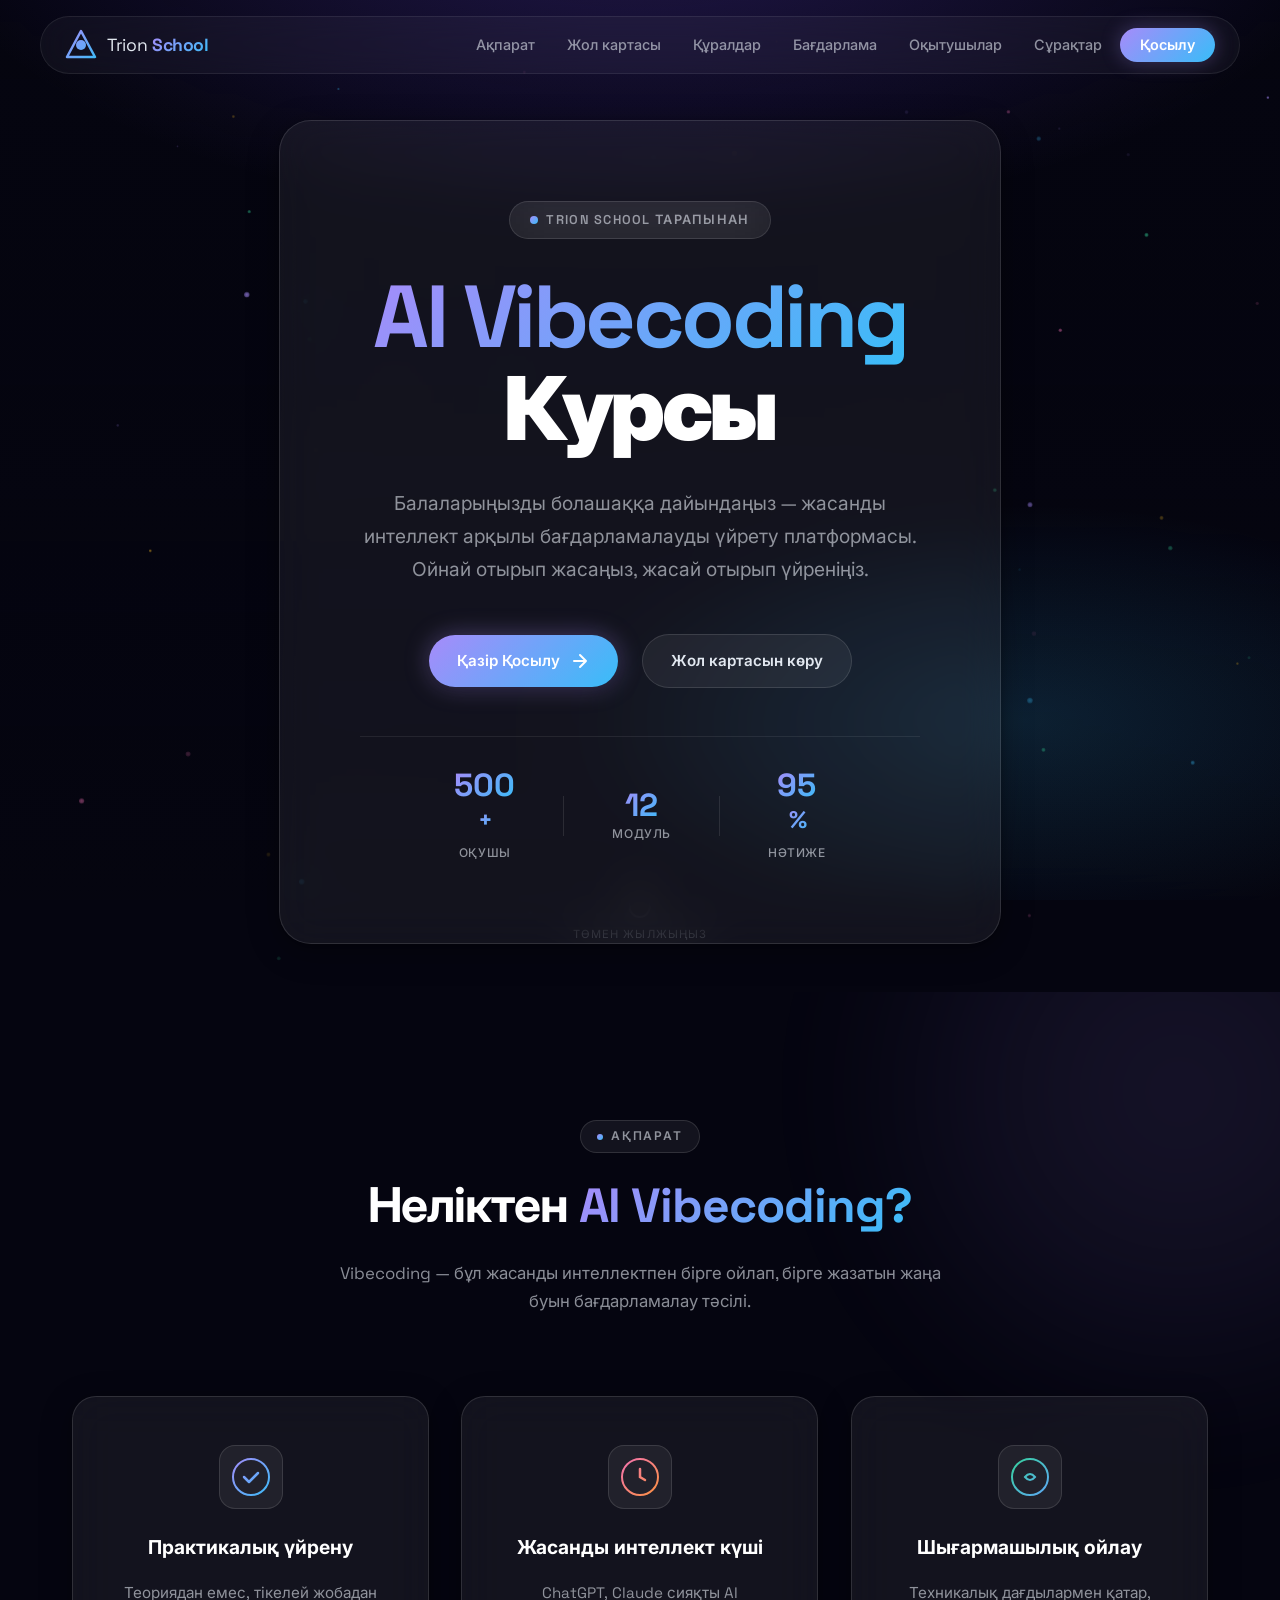
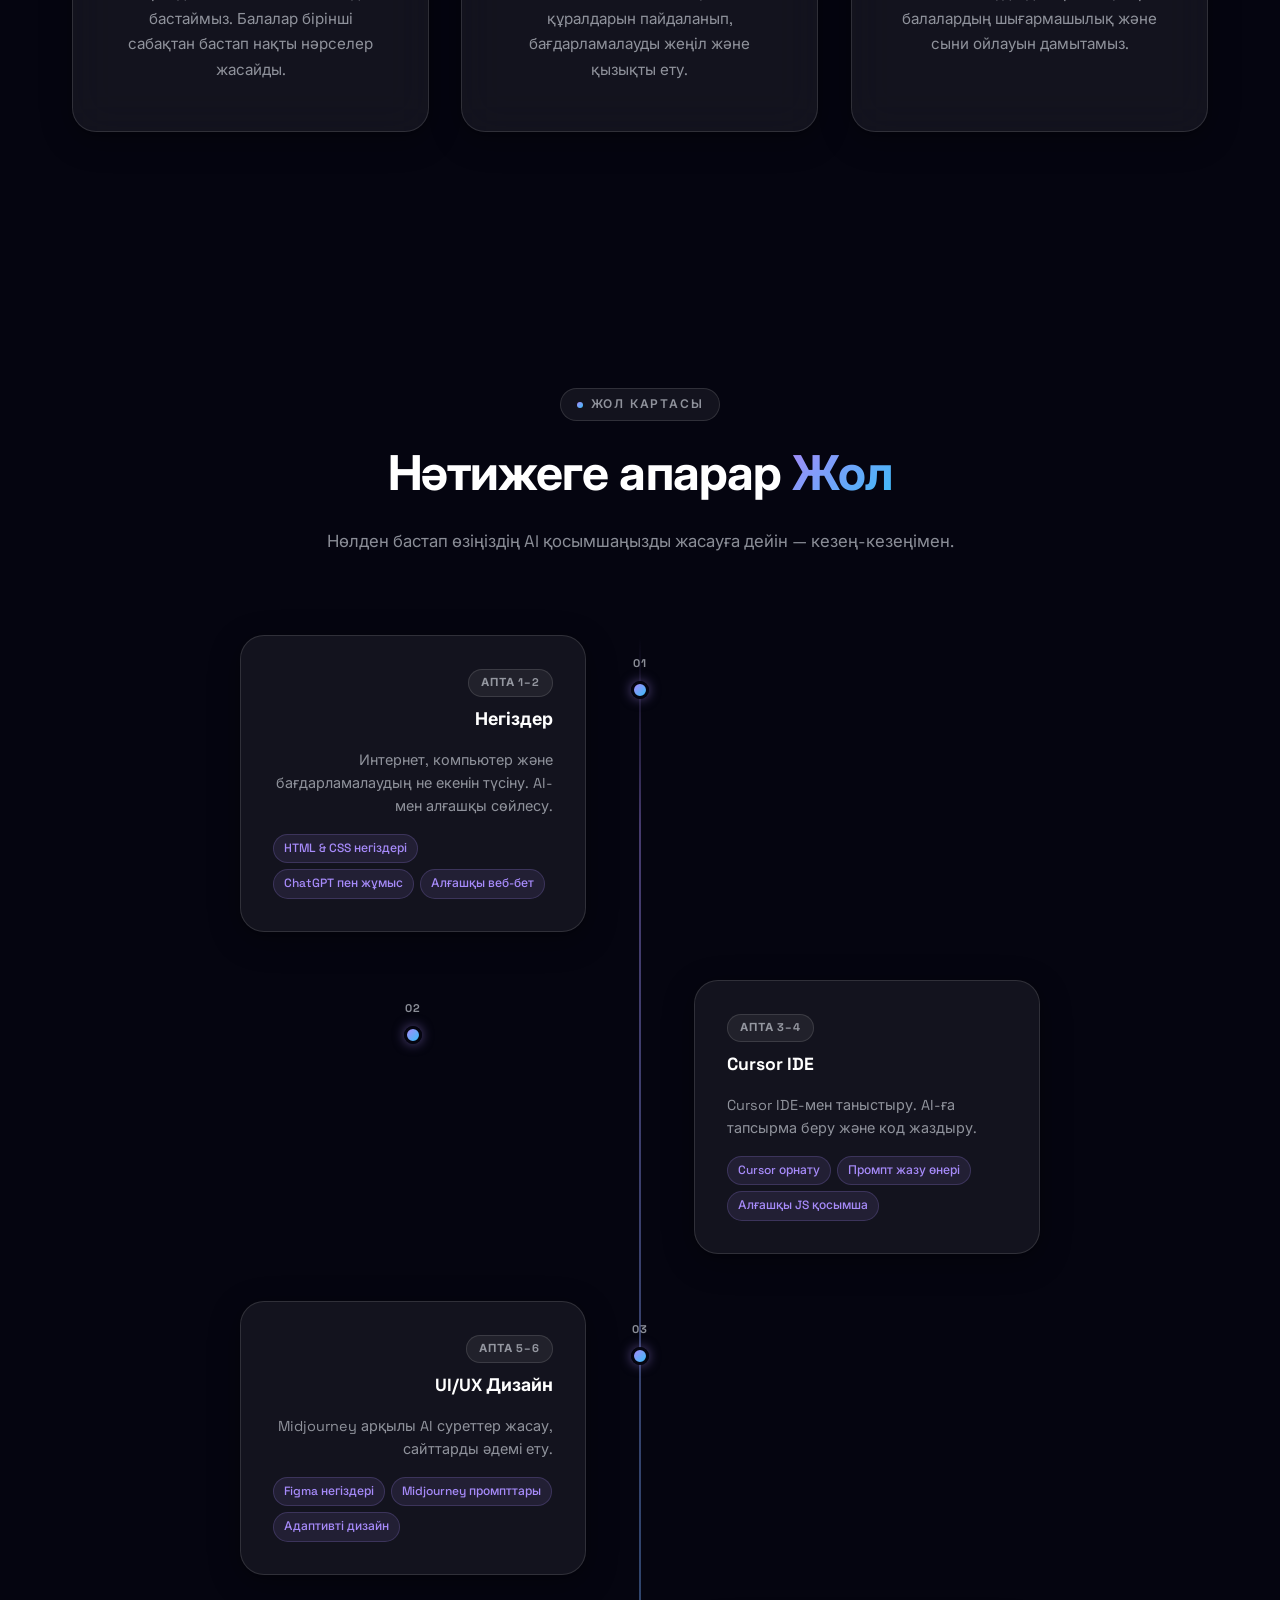
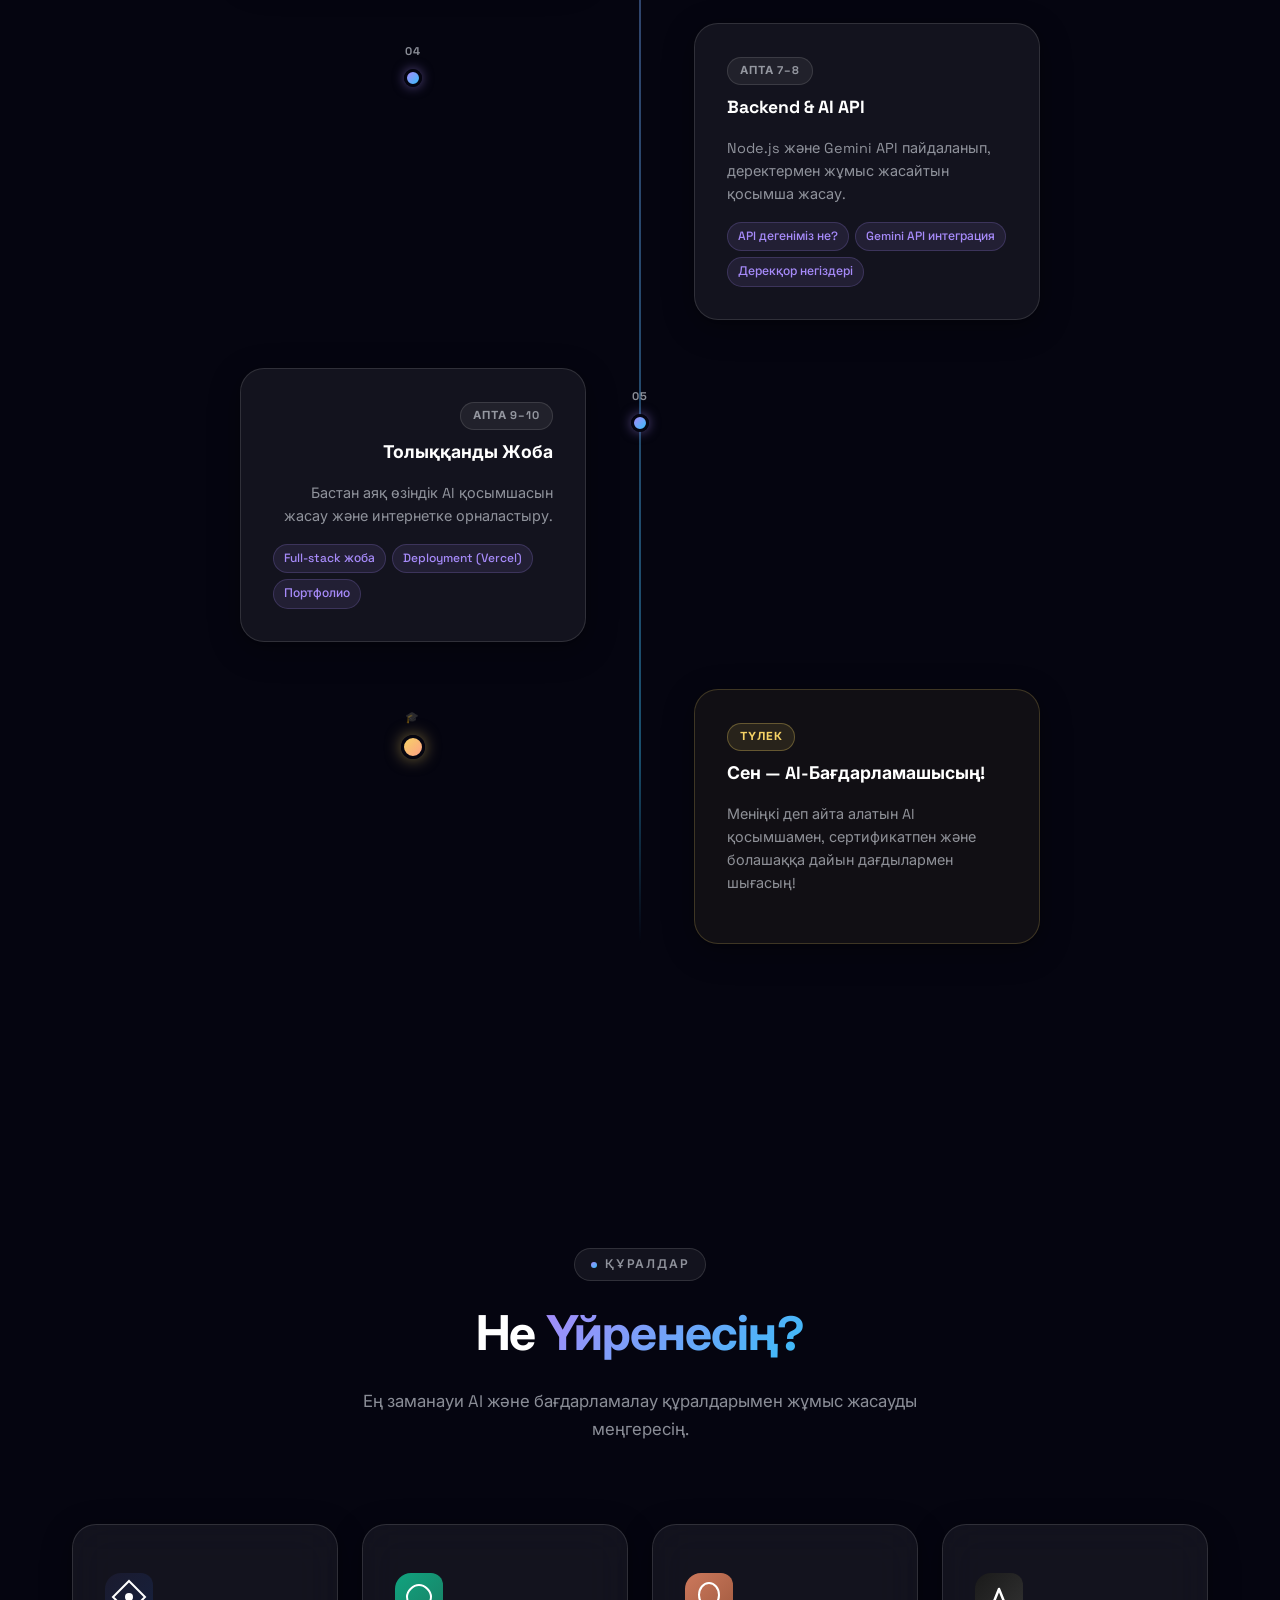
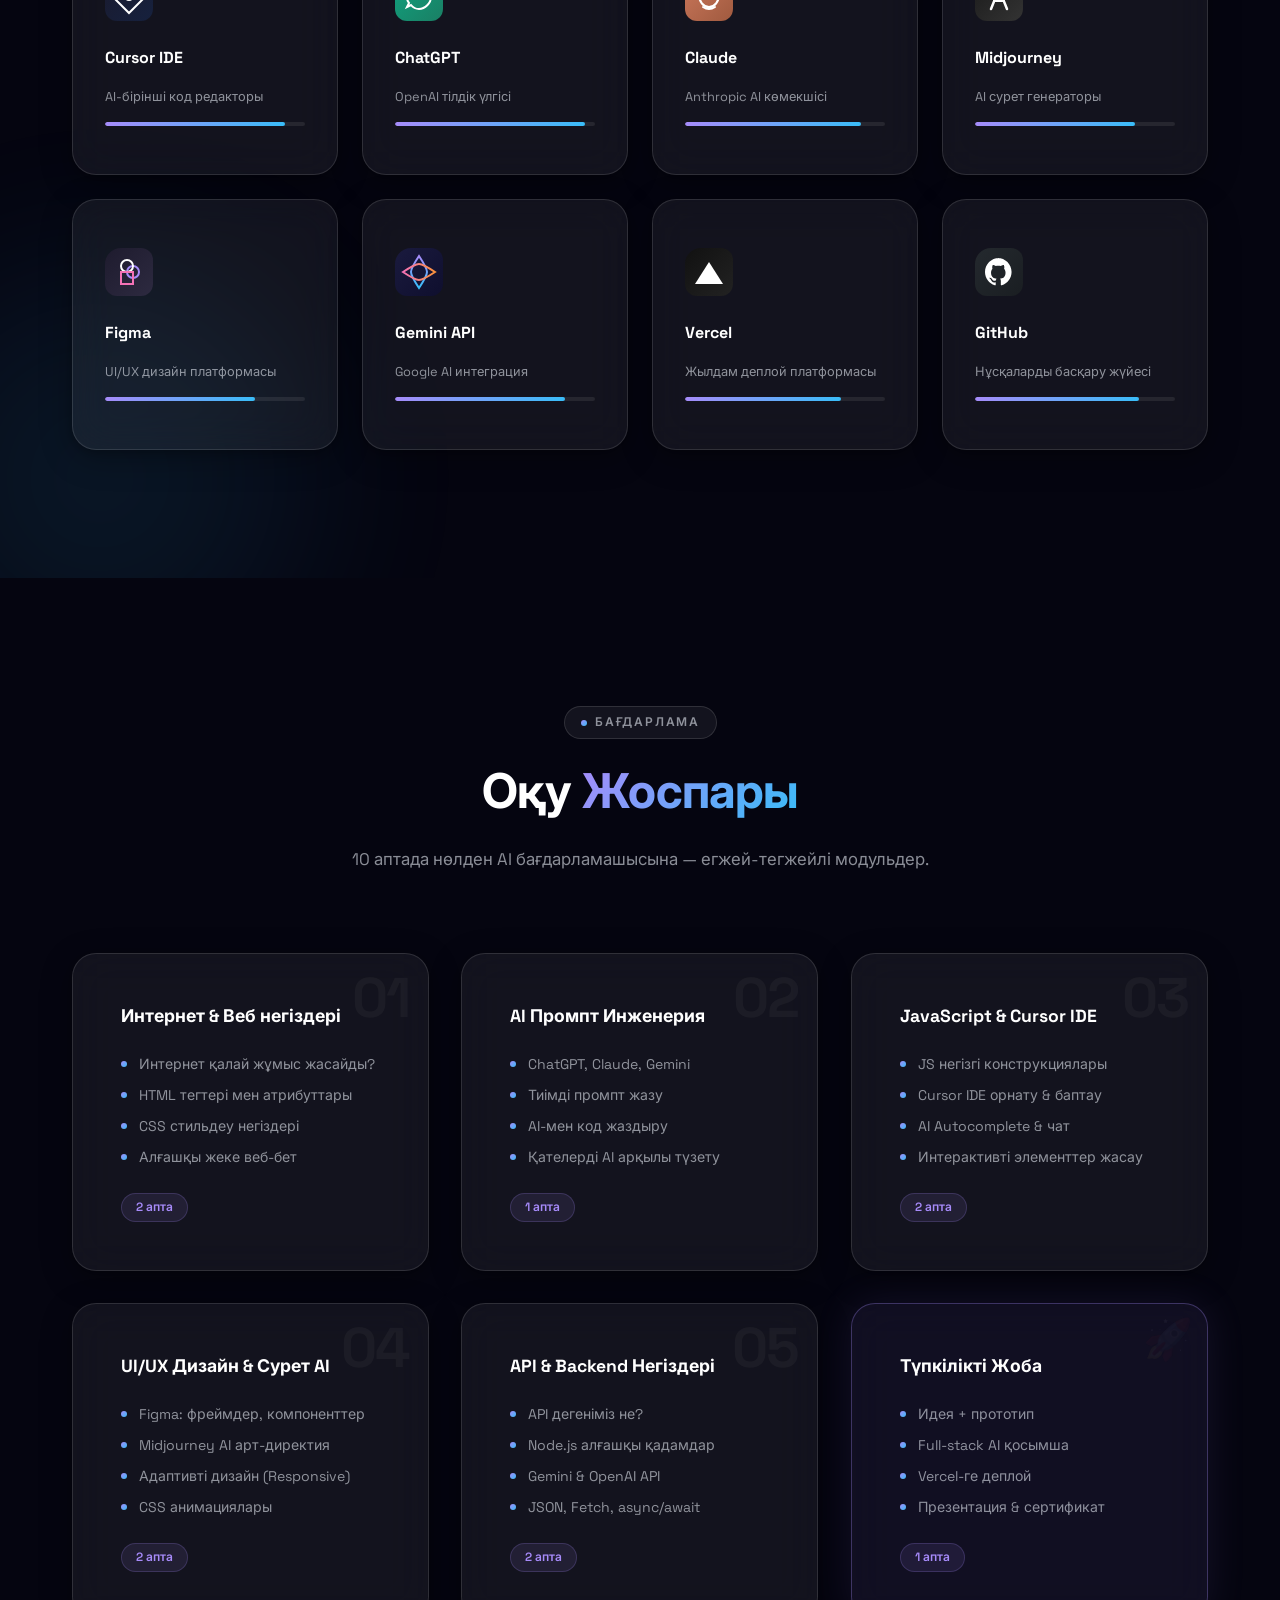
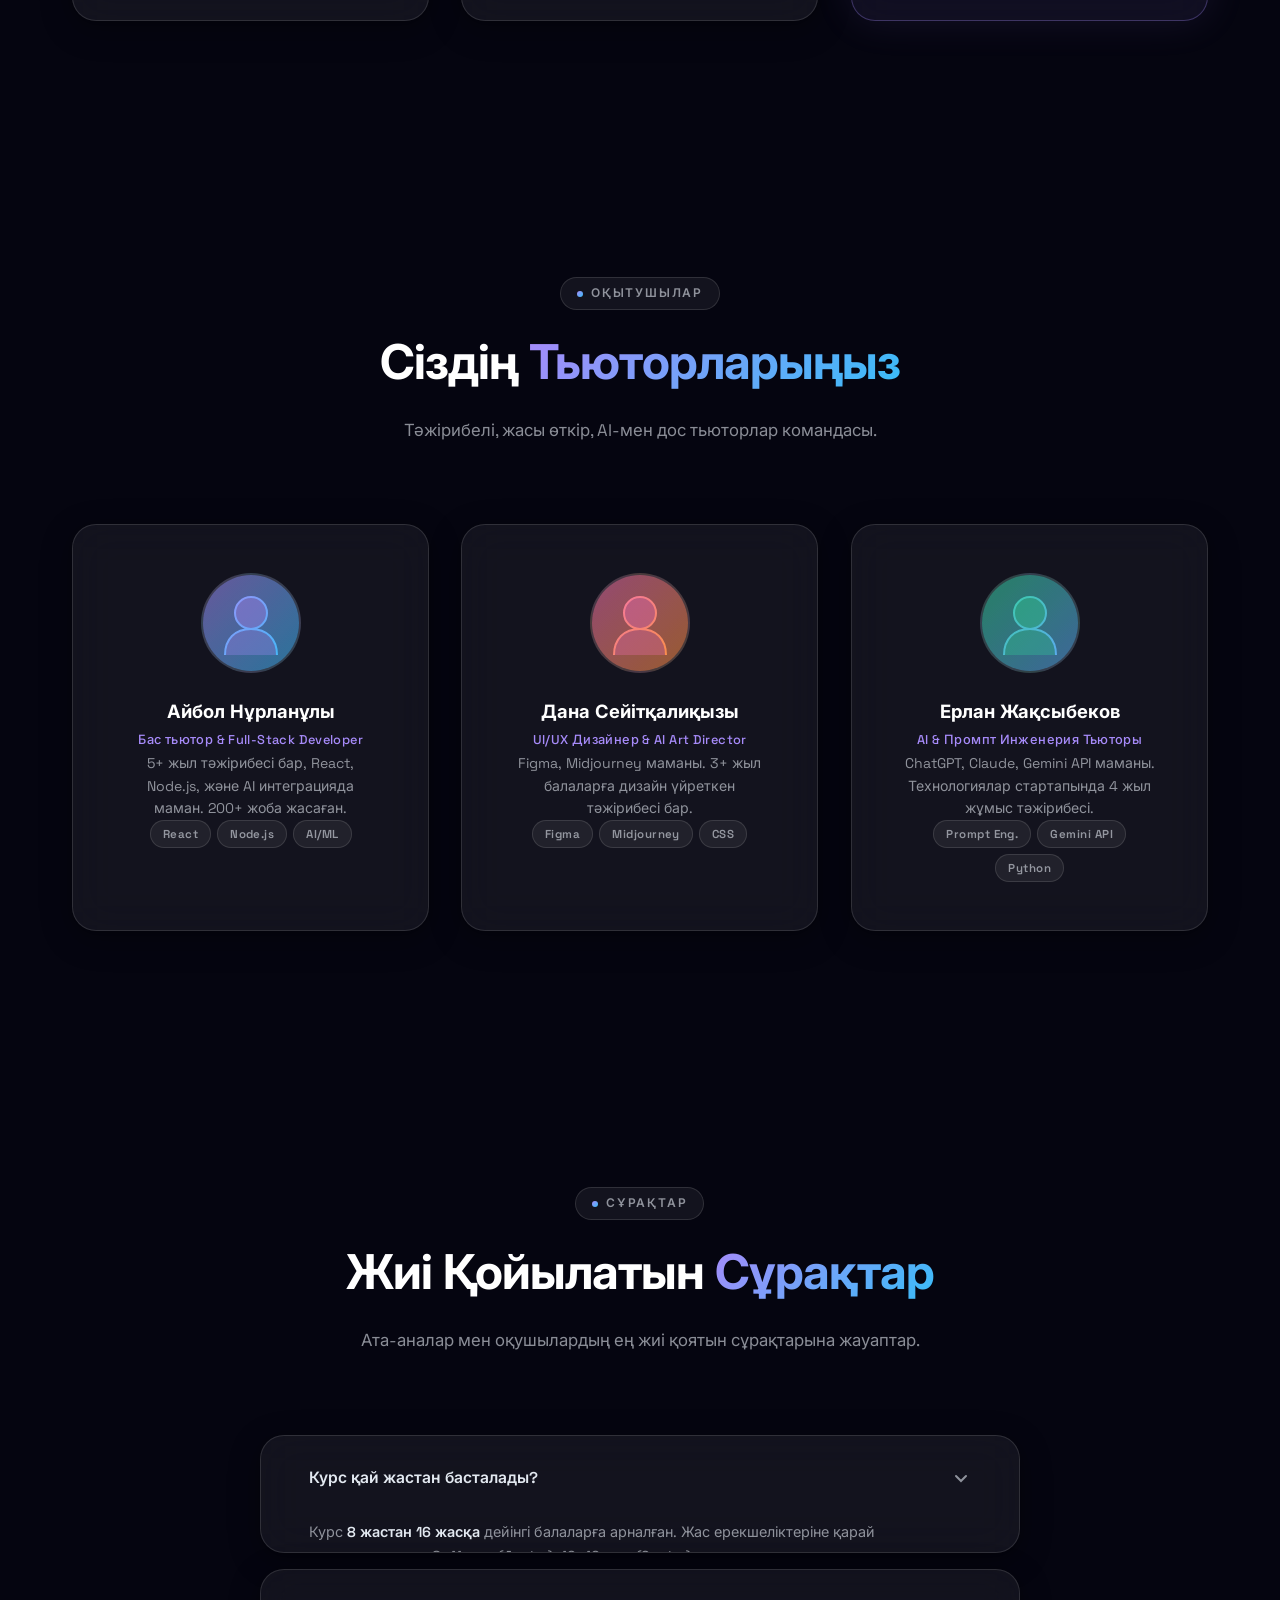
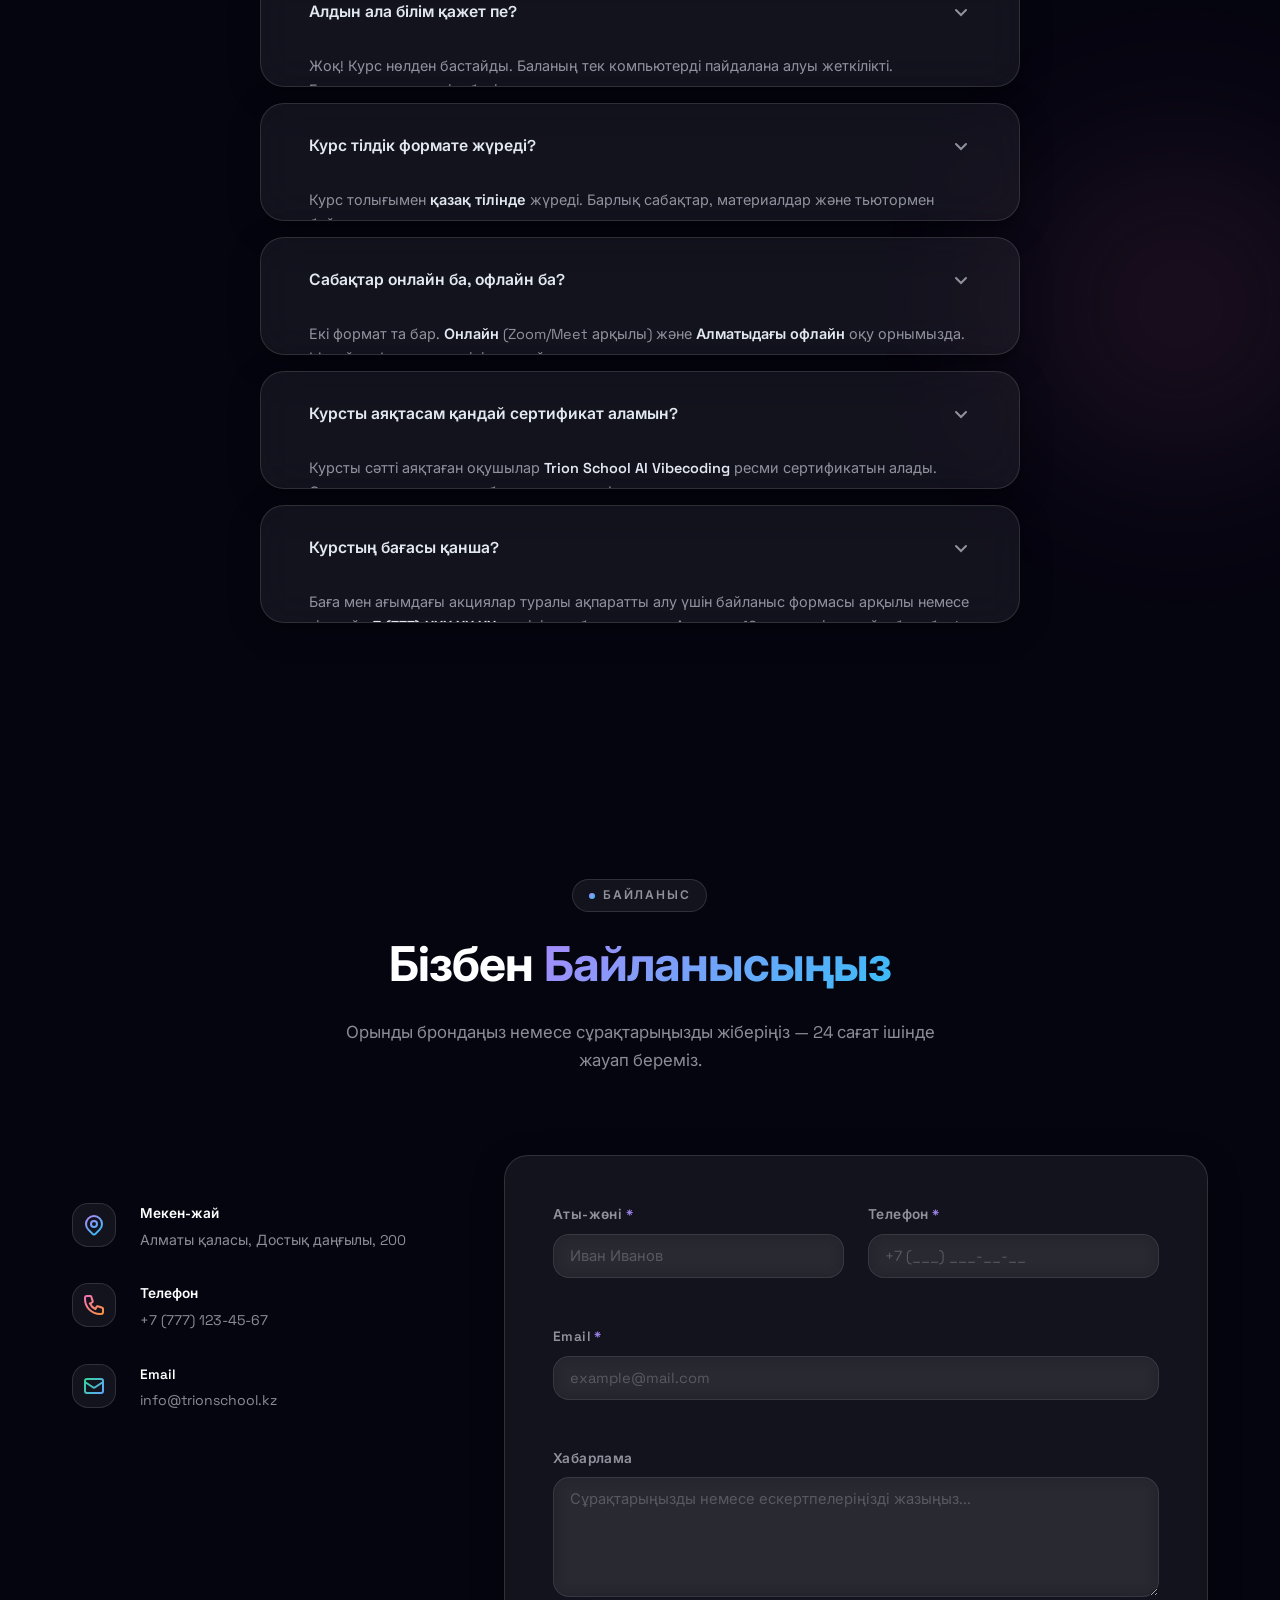
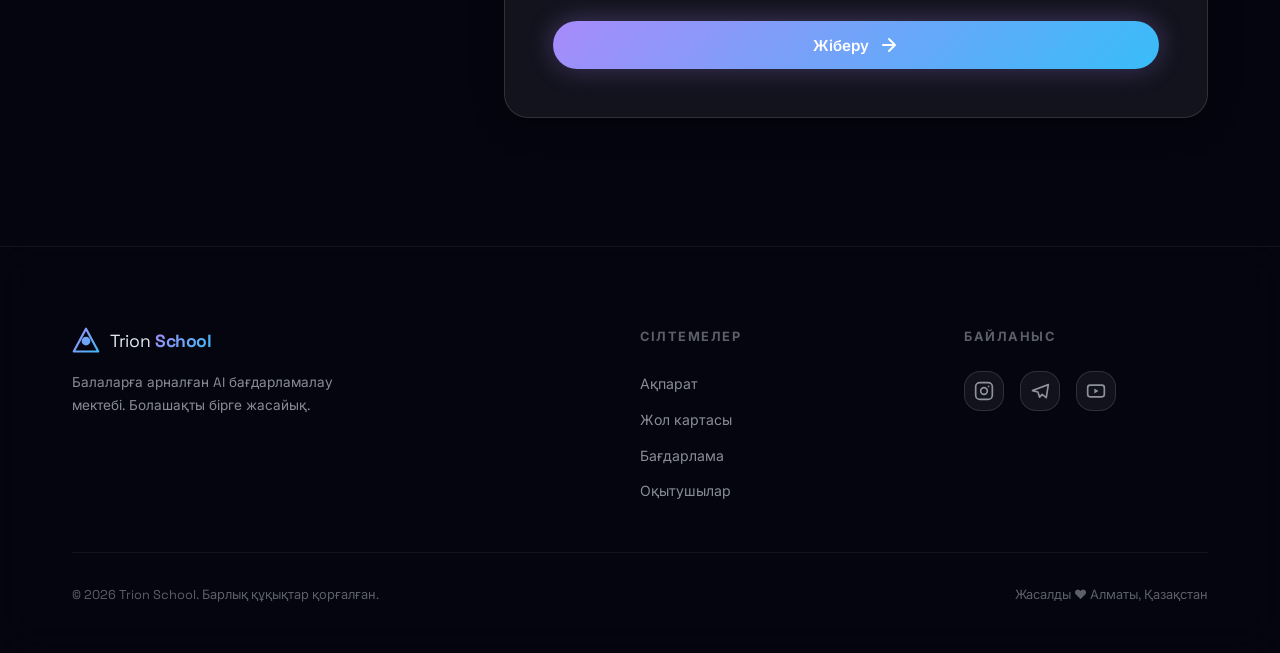
==== index.html @ 0f6aa9c2 "first commit" ====
<!DOCTYPE html>
<html lang="kk">
<head>
  <meta charset="UTF-8" />
  <meta name="viewport" content="width=device-width, initial-scale=1.0" />
  <meta name="description" content="Trion School - AI Vibecoding курсы. Балаларға жасанды интеллект арқылы бағдарламалауды үйрету." />
  <title>AI Vibecoding Course — Trion School</title>

  <!-- Preload critical assets -->
  <link rel="preload" href="css/styles.css" as="style" />
  <link rel="preload" href="css/animations.css" as="style" />

  <link rel="stylesheet" href="css/styles.css" />
  <link rel="stylesheet" href="css/animations.css" />

  <!-- Google Fonts -->
  <link rel="preconnect" href="https://fonts.googleapis.com" />
  <link rel="preconnect" href="https://fonts.gstatic.com" crossorigin />
  <link href="https://fonts.googleapis.com/css2?family=Inter:wght@300;400;500;600;700;900&family=Space+Grotesk:wght@300;400;500;600;700&display=swap" rel="stylesheet" />
</head>
<body>

  <!-- ═══════════════════════════════════════════
       BACKGROUND VIDEO
  ═══════════════════════════════════════════ -->
  <div class="video-bg-wrapper" aria-hidden="true">
    <video
      class="video-bg"
      src="background.mp4"
      autoplay
      muted
      loop
      playsinline
      preload="auto"
    ></video>
    <div class="video-overlay"></div>
  </div>

  <!-- ═══════════════════════════════════════════
       STICKY FLOATING NAV BAR
  ═══════════════════════════════════════════ -->
  <header class="navbar" id="navbar" role="banner">
    <nav class="navbar__inner" aria-label="Басты навигация">
      <!-- Logo -->
      <a href="#hero" class="navbar__logo" aria-label="Trion School — Басты бетке өту">
        <span class="logo-icon" aria-hidden="true">
          <svg width="32" height="32" viewBox="0 0 32 32" fill="none" xmlns="http://www.w3.org/2000/svg">
            <polygon points="16,2 30,28 2,28" fill="none" stroke="url(#logoGrad)" stroke-width="2.5" stroke-linejoin="round"/>
            <circle cx="16" cy="16" r="5" fill="url(#logoGrad)"/>
            <defs>
              <linearGradient id="logoGrad" x1="0" y1="0" x2="32" y2="32" gradientUnits="userSpaceOnUse">
                <stop offset="0%" stop-color="#a78bfa"/>
                <stop offset="100%" stop-color="#38bdf8"/>
              </linearGradient>
            </defs>
          </svg>
        </span>
        <span class="logo-text">Trion <strong>School</strong></span>
      </a>

      <!-- Hamburger (mobile) -->
      <button class="navbar__hamburger" id="hamburger" aria-label="Мәзірді ашу/жабу" aria-expanded="false" aria-controls="navLinks">
        <span></span><span></span><span></span>
      </button>

      <!-- Nav Links -->
      <ul class="navbar__links" id="navLinks" role="list">
        <li><a href="#about" class="nav-link">Ақпарат</a></li>
        <li><a href="#roadmap" class="nav-link">Жол картасы</a></li>
        <li><a href="#tools" class="nav-link">Құралдар</a></li>
        <li><a href="#syllabus" class="nav-link">Бағдарлама</a></li>
        <li><a href="#teachers" class="nav-link">Оқытушылар</a></li>
        <li><a href="#faq" class="nav-link">Сұрақтар</a></li>
        <li>
          <a href="#contact" class="nav-link nav-link--cta">
            <span>Қосылу</span>
          </a>
        </li>
      </ul>
    </nav>
  </header>

  <main id="main-content">

    <!-- ═══════════════════════════════════════════
         HERO SECTION
    ═══════════════════════════════════════════ -->
    <section class="hero" id="hero" aria-labelledby="heroTitle">
      <div class="hero__particles" aria-hidden="true" id="particles"></div>

      <div class="hero__content glass-card animate-fadein">
        <div class="hero__badge animate-slidein-delay-1">
          <span class="badge-dot"></span>
          Trion School тарапынан
        </div>

        <h1 class="hero__title animate-slidein-delay-2" id="heroTitle">
          <span class="gradient-text">AI Vibecoding</span><br />
          Курсы
        </h1>

        <p class="hero__subtitle animate-slidein-delay-3">
          Балаларыңызды болашаққа дайындаңыз — жасанды интеллект арқылы бағдарламалауды үйрету платформасы.
          Ойнай отырып жасаңыз, жасай отырып үйреніңіз.
        </p>

        <div class="hero__actions animate-slidein-delay-4">
          <a href="#contact" class="btn btn--primary liquid-btn">
            <span class="btn__glow" aria-hidden="true"></span>
            <span class="btn__text">Қазір Қосылу</span>
            <svg class="btn__arrow" width="20" height="20" viewBox="0 0 20 20" fill="none" aria-hidden="true">
              <path d="M4 10h12M10 4l6 6-6 6" stroke="currentColor" stroke-width="2" stroke-linecap="round" stroke-linejoin="round"/>
            </svg>
          </a>
          <a href="#roadmap" class="btn btn--ghost">
            <span>Жол картасын көру</span>
          </a>
        </div>

        <div class="hero__stats animate-slidein-delay-5">
          <div class="stat-item">
            <span class="stat-number" data-target="500">0</span>
            <span class="stat-plus">+</span>
            <span class="stat-label">Оқушы</span>
          </div>
          <div class="stat-divider" aria-hidden="true"></div>
          <div class="stat-item">
            <span class="stat-number" data-target="12">0</span>
            <span class="stat-label">Модуль</span>
          </div>
          <div class="stat-divider" aria-hidden="true"></div>
          <div class="stat-item">
            <span class="stat-number" data-target="95">0</span>
            <span class="stat-plus">%</span>
            <span class="stat-label">Нәтиже</span>
          </div>
        </div>
      </div>

      <div class="hero__scroll-indicator animate-fadein-delay-6" aria-hidden="true">
        <div class="scroll-mouse">
          <div class="scroll-wheel"></div>
        </div>
        <span>Төмен жылжыңыз</span>
      </div>
    </section>

    <!-- ═══════════════════════════════════════════
         ABOUT / INFO SECTION
    ═══════════════════════════════════════════ -->
    <section class="section about-section" id="about" aria-labelledby="aboutTitle">
      <div class="container">
        <div class="section-header reveal">
          <span class="section-tag">Ақпарат</span>
          <h2 class="section-title" id="aboutTitle">Неліктен <span class="gradient-text">AI Vibecoding?</span></h2>
          <p class="section-desc">Vibecoding — бұл жасанды интеллектпен бірге ойлап, бірге жазатын жаңа буын бағдарламалау тәсілі.</p>
        </div>

        <div class="about-grid">
          <div class="about-card glass-card reveal reveal-left">
            <div class="about-card__icon" aria-hidden="true">
              <svg width="40" height="40" viewBox="0 0 40 40" fill="none"><circle cx="20" cy="20" r="18" stroke="url(#g1)" stroke-width="2"/><path d="M13 20l5 5 9-9" stroke="url(#g1)" stroke-width="2.5" stroke-linecap="round" stroke-linejoin="round"/><defs><linearGradient id="g1" x1="0" y1="0" x2="40" y2="40" gradientUnits="userSpaceOnUse"><stop offset="0%" stop-color="#a78bfa"/><stop offset="100%" stop-color="#38bdf8"/></linearGradient></defs></svg>
            </div>
            <h3>Практикалық үйрену</h3>
            <p>Теориядан емес, тікелей жобадан бастаймыз. Балалар бірінші сабақтан бастап нақты нәрселер жасайды.</p>
          </div>

          <div class="about-card glass-card reveal">
            <div class="about-card__icon" aria-hidden="true">
              <svg width="40" height="40" viewBox="0 0 40 40" fill="none"><circle cx="20" cy="20" r="18" stroke="url(#g2)" stroke-width="2"/><path d="M20 12v8l5 3" stroke="url(#g2)" stroke-width="2.5" stroke-linecap="round"/><defs><linearGradient id="g2" x1="0" y1="0" x2="40" y2="40" gradientUnits="userSpaceOnUse"><stop offset="0%" stop-color="#f472b6"/><stop offset="100%" stop-color="#fb923c"/></linearGradient></defs></svg>
            </div>
            <h3>Жасанды интеллект күші</h3>
            <p>ChatGPT, Claude сияқты AI құралдарын пайдаланып, бағдарламалауды жеңіл және қызықты ету.</p>
          </div>

          <div class="about-card glass-card reveal reveal-right">
            <div class="about-card__icon" aria-hidden="true">
              <svg width="40" height="40" viewBox="0 0 40 40" fill="none"><circle cx="20" cy="20" r="18" stroke="url(#g3)" stroke-width="2"/><path d="M15 20 Q20 14 25 20 Q20 26 15 20Z" stroke="url(#g3)" stroke-width="2" fill="none"/><defs><linearGradient id="g3" x1="0" y1="0" x2="40" y2="40" gradientUnits="userSpaceOnUse"><stop offset="0%" stop-color="#34d399"/><stop offset="100%" stop-color="#60a5fa"/></linearGradient></defs></svg>
            </div>
            <h3>Шығармашылық ойлау</h3>
            <p>Техникалық дағдылармен қатар, балалардың шығармашылық және сыни ойлауын дамытамыз.</p>
          </div>
        </div>
      </div>
    </section>

    <!-- ═══════════════════════════════════════════
         ROADMAP SECTION
    ═══════════════════════════════════════════ -->
    <section class="section roadmap-section" id="roadmap" aria-labelledby="roadmapTitle">
      <div class="container">
        <div class="section-header reveal">
          <span class="section-tag">Жол картасы</span>
          <h2 class="section-title" id="roadmapTitle">Нәтижеге апарар <span class="gradient-text">Жол</span></h2>
          <p class="section-desc">Нөлден бастап өзіңіздің AI қосымшаңызды жасауға дейін — кезең-кезеңімен.</p>
        </div>

        <div class="timeline" role="list">
          <div class="timeline-item reveal" role="listitem">
            <div class="timeline-marker" aria-hidden="true">
              <span class="timeline-step">01</span>
              <div class="timeline-dot"></div>
            </div>
            <div class="timeline-card glass-card">
              <div class="timeline-card__header">
                <span class="timeline-tag">Апта 1–2</span>
                <h3>Негіздер</h3>
              </div>
              <p>Интернет, компьютер және бағдарламалаудың не екенін түсіну. AI-мен алғашқы сөйлесу.</p>
              <ul class="timeline-skills">
                <li>HTML & CSS негіздері</li>
                <li>ChatGPT пен жұмыс</li>
                <li>Алғашқы веб-бет</li>
              </ul>
            </div>
          </div>

          <div class="timeline-item reveal reveal-right" role="listitem">
            <div class="timeline-marker" aria-hidden="true">
              <span class="timeline-step">02</span>
              <div class="timeline-dot"></div>
            </div>
            <div class="timeline-card glass-card">
              <div class="timeline-card__header">
                <span class="timeline-tag">Апта 3–4</span>
                <h3>Cursor IDE</h3>
              </div>
              <p>Cursor IDE-мен таныстыру. AI-ға тапсырма беру және код жаздыру.</p>
              <ul class="timeline-skills">
                <li>Cursor орнату</li>
                <li>Промпт жазу өнері</li>
                <li>Алғашқы JS қосымша</li>
              </ul>
            </div>
          </div>

          <div class="timeline-item reveal" role="listitem">
            <div class="timeline-marker" aria-hidden="true">
              <span class="timeline-step">03</span>
              <div class="timeline-dot"></div>
            </div>
            <div class="timeline-card glass-card">
              <div class="timeline-card__header">
                <span class="timeline-tag">Апта 5–6</span>
                <h3>UI/UX Дизайн</h3>
              </div>
              <p>Midjourney арқылы AI суреттер жасау, сайттарды әдемі ету.</p>
              <ul class="timeline-skills">
                <li>Figma негіздері</li>
                <li>Midjourney промпттары</li>
                <li>Адаптивті дизайн</li>
              </ul>
            </div>
          </div>

          <div class="timeline-item reveal reveal-right" role="listitem">
            <div class="timeline-marker" aria-hidden="true">
              <span class="timeline-step">04</span>
              <div class="timeline-dot"></div>
            </div>
            <div class="timeline-card glass-card">
              <div class="timeline-card__header">
                <span class="timeline-tag">Апта 7–8</span>
                <h3>Backend & AI API</h3>
              </div>
              <p>Node.js және Gemini API пайдаланып, деректермен жұмыс жасайтын қосымша жасау.</p>
              <ul class="timeline-skills">
                <li>API дегеніміз не?</li>
                <li>Gemini API интеграция</li>
                <li>Дерекқор негіздері</li>
              </ul>
            </div>
          </div>

          <div class="timeline-item reveal" role="listitem">
            <div class="timeline-marker" aria-hidden="true">
              <span class="timeline-step">05</span>
              <div class="timeline-dot"></div>
            </div>
            <div class="timeline-card glass-card">
              <div class="timeline-card__header">
                <span class="timeline-tag">Апта 9–10</span>
                <h3>Толыққанды Жоба</h3>
              </div>
              <p>Бастан аяқ өзіндік AI қосымшасын жасау және интернетке орналастыру.</p>
              <ul class="timeline-skills">
                <li>Full-stack жоба</li>
                <li>Deployment (Vercel)</li>
                <li>Портфолио</li>
              </ul>
            </div>
          </div>

          <div class="timeline-item reveal reveal-right" role="listitem">
            <div class="timeline-marker" aria-hidden="true">
              <span class="timeline-step">🎓</span>
              <div class="timeline-dot timeline-dot--final"></div>
            </div>
            <div class="timeline-card glass-card timeline-card--final">
              <div class="timeline-card__header">
                <span class="timeline-tag timeline-tag--gold">Түлек</span>
                <h3>Сен — AI-Бағдарламашысың!</h3>
              </div>
              <p>Меніңкі деп айта алатын AI қосымшамен, сертификатпен және болашаққа дайын дағдылармен шығасың!</p>
            </div>
          </div>
        </div>
      </div>
    </section>

    <!-- ═══════════════════════════════════════════
         TOOLS SECTION
    ═══════════════════════════════════════════ -->
    <section class="section tools-section" id="tools" aria-labelledby="toolsTitle">
      <div class="container">
        <div class="section-header reveal">
          <span class="section-tag">Құралдар</span>
          <h2 class="section-title" id="toolsTitle">Не <span class="gradient-text">Үйренесің?</span></h2>
          <p class="section-desc">Ең заманауи AI және бағдарламалау құралдарымен жұмыс жасауды меңгересің.</p>
        </div>

        <div class="tools-grid">
          <div class="tool-card glass-card reveal" data-delay="0">
            <div class="tool-card__icon tool-icon--cursor" aria-label="Cursor IDE логотипі">
              <svg width="48" height="48" viewBox="0 0 48 48" fill="none">
                <rect width="48" height="48" rx="12" fill="url(#cg1)"/>
                <path d="M24 8 L40 24 L24 40 L8 24 Z" stroke="white" stroke-width="2" fill="none"/>
                <circle cx="24" cy="24" r="4" fill="white"/>
                <defs><linearGradient id="cg1" x1="0" y1="0" x2="48" y2="48" gradientUnits="userSpaceOnUse"><stop offset="0%" stop-color="#1a1a2e"/><stop offset="100%" stop-color="#16213e"/></linearGradient></defs>
              </svg>
            </div>
            <h3 class="tool-card__name">Cursor IDE</h3>
            <p class="tool-card__desc">AI-бірінші код редакторы</p>
            <div class="tool-card__level">
              <div class="level-bar" style="--level: 90%"></div>
            </div>
          </div>

          <div class="tool-card glass-card reveal" data-delay="1">
            <div class="tool-card__icon tool-icon--chatgpt" aria-label="ChatGPT логотипі">
              <svg width="48" height="48" viewBox="0 0 48 48" fill="none">
                <rect width="48" height="48" rx="12" fill="url(#cg2)"/>
                <path d="M24 12 C30 12 36 18 36 24 C36 30 30 36 24 36 C21 36 18 34.5 16 32 L12 34 L14 30 C12 28 12 26 12 24 C12 18 18 12 24 12Z" stroke="white" stroke-width="2" fill="none"/>
                <defs><linearGradient id="cg2" x1="0" y1="0" x2="48" y2="48" gradientUnits="userSpaceOnUse"><stop offset="0%" stop-color="#10a37f"/><stop offset="100%" stop-color="#1a7f64"/></linearGradient></defs>
              </svg>
            </div>
            <h3 class="tool-card__name">ChatGPT</h3>
            <p class="tool-card__desc">OpenAI тілдік үлгісі</p>
            <div class="tool-card__level">
              <div class="level-bar" style="--level: 95%"></div>
            </div>
          </div>

          <div class="tool-card glass-card reveal" data-delay="2">
            <div class="tool-card__icon tool-icon--claude" aria-label="Claude логотипі">
              <svg width="48" height="48" viewBox="0 0 48 48" fill="none">
                <rect width="48" height="48" rx="12" fill="url(#cg3)"/>
                <ellipse cx="24" cy="22" rx="10" ry="12" stroke="white" stroke-width="2" fill="none"/>
                <path d="M18 34 Q24 38 30 34" stroke="white" stroke-width="2" stroke-linecap="round" fill="none"/>
                <defs><linearGradient id="cg3" x1="0" y1="0" x2="48" y2="48" gradientUnits="userSpaceOnUse"><stop offset="0%" stop-color="#cc785c"/><stop offset="100%" stop-color="#a05a3f"/></linearGradient></defs>
              </svg>
            </div>
            <h3 class="tool-card__name">Claude</h3>
            <p class="tool-card__desc">Anthropic AI көмекшісі</p>
            <div class="tool-card__level">
              <div class="level-bar" style="--level: 88%"></div>
            </div>
          </div>

          <div class="tool-card glass-card reveal" data-delay="3">
            <div class="tool-card__icon tool-icon--midjourney" aria-label="Midjourney логотипі">
              <svg width="48" height="48" viewBox="0 0 48 48" fill="none">
                <rect width="48" height="48" rx="12" fill="url(#cg4)"/>
                <path d="M16 36 L24 16 L32 36" stroke="white" stroke-width="2.5" stroke-linecap="round" stroke-linejoin="round" fill="none"/>
                <path d="M19 28 H29" stroke="white" stroke-width="2" stroke-linecap="round"/>
                <defs><linearGradient id="cg4" x1="0" y1="0" x2="48" y2="48" gradientUnits="userSpaceOnUse"><stop offset="0%" stop-color="#1a1a1a"/><stop offset="100%" stop-color="#333"/></linearGradient></defs>
              </svg>
            </div>
            <h3 class="tool-card__name">Midjourney</h3>
            <p class="tool-card__desc">AI сурет генераторы</p>
            <div class="tool-card__level">
              <div class="level-bar" style="--level: 80%"></div>
            </div>
          </div>

          <div class="tool-card glass-card reveal" data-delay="4">
            <div class="tool-card__icon tool-icon--figma" aria-label="Figma логотипі">
              <svg width="48" height="48" viewBox="0 0 48 48" fill="none">
                <rect width="48" height="48" rx="12" fill="url(#cg5)"/>
                <circle cx="28" cy="24" r="6" stroke="#a78bfa" stroke-width="2" fill="none"/>
                <rect x="16" y="12" width="12" height="12" rx="6" stroke="white" stroke-width="2" fill="none"/>
                <rect x="16" y="24" width="12" height="12" rx="0 0 6 6" stroke="#f472b6" stroke-width="2" fill="none"/>
                <defs><linearGradient id="cg5" x1="0" y1="0" x2="48" y2="48" gradientUnits="userSpaceOnUse"><stop offset="0%" stop-color="#1e1b2e"/><stop offset="100%" stop-color="#2d2a40"/></linearGradient></defs>
              </svg>
            </div>
            <h3 class="tool-card__name">Figma</h3>
            <p class="tool-card__desc">UI/UX дизайн платформасы</p>
            <div class="tool-card__level">
              <div class="level-bar" style="--level: 75%"></div>
            </div>
          </div>

          <div class="tool-card glass-card reveal" data-delay="5">
            <div class="tool-card__icon tool-icon--gemini" aria-label="Gemini логотипі">
              <svg width="48" height="48" viewBox="0 0 48 48" fill="none">
                <rect width="48" height="48" rx="12" fill="url(#cg6)"/>
                <path d="M24 8 C24 8 32 20 32 24 C32 28 24 40 24 40 C24 40 16 28 16 24 C16 20 24 8 24 8Z" stroke="url(#cg6b)" stroke-width="2" fill="none"/>
                <path d="M8 24 C8 24 20 16 24 16 C28 16 40 24 40 24 C40 24 28 32 24 32 C20 32 8 24 8 24Z" stroke="url(#cg6c)" stroke-width="2" fill="none"/>
                <defs>
                  <linearGradient id="cg6" x1="0" y1="0" x2="48" y2="48" gradientUnits="userSpaceOnUse"><stop offset="0%" stop-color="#1a1a3e"/><stop offset="100%" stop-color="#0f0f2e"/></linearGradient>
                  <linearGradient id="cg6b" x1="24" y1="8" x2="24" y2="40" gradientUnits="userSpaceOnUse"><stop offset="0%" stop-color="#a78bfa"/><stop offset="100%" stop-color="#38bdf8"/></linearGradient>
                  <linearGradient id="cg6c" x1="8" y1="24" x2="40" y2="24" gradientUnits="userSpaceOnUse"><stop offset="0%" stop-color="#f472b6"/><stop offset="100%" stop-color="#fb923c"/></linearGradient>
                </defs>
              </svg>
            </div>
            <h3 class="tool-card__name">Gemini API</h3>
            <p class="tool-card__desc">Google AI интеграция</p>
            <div class="tool-card__level">
              <div class="level-bar" style="--level: 85%"></div>
            </div>
          </div>

          <div class="tool-card glass-card reveal" data-delay="6">
            <div class="tool-card__icon tool-icon--vercel" aria-label="Vercel логотипі">
              <svg width="48" height="48" viewBox="0 0 48 48" fill="none">
                <rect width="48" height="48" rx="12" fill="url(#cg7)"/>
                <path d="M24 14 L38 36 H10 Z" fill="white"/>
                <defs><linearGradient id="cg7" x1="0" y1="0" x2="48" y2="48" gradientUnits="userSpaceOnUse"><stop offset="0%" stop-color="#111"/><stop offset="100%" stop-color="#222"/></linearGradient></defs>
              </svg>
            </div>
            <h3 class="tool-card__name">Vercel</h3>
            <p class="tool-card__desc">Жылдам деплой платформасы</p>
            <div class="tool-card__level">
              <div class="level-bar" style="--level: 78%"></div>
            </div>
          </div>

          <div class="tool-card glass-card reveal" data-delay="7">
            <div class="tool-card__icon tool-icon--github" aria-label="GitHub логотипі">
              <svg width="48" height="48" viewBox="0 0 48 48" fill="none">
                <rect width="48" height="48" rx="12" fill="url(#cg8)"/>
                <path d="M24 10 C16.27 10 10 16.27 10 24 C10 30.19 14.15 35.43 19.78 37.29 C20.48 37.42 20.73 37 20.73 36.63 C20.73 36.29 20.72 35.42 20.71 34.26 C17.26 35.09 16.45 32.73 16.45 32.73 C15.81 31.1 14.89 30.67 14.89 30.67 C13.64 29.84 14.98 29.85 14.98 29.85 C16.36 29.95 17.08 31.26 17.08 31.26 C18.31 33.41 20.33 32.8 20.76 32.45 C20.88 31.59 21.22 31.01 21.6 30.69 C18.89 30.37 16.03 29.33 16.03 24.69 C16.03 23.13 16.58 21.86 17.51 20.87 C17.37 20.54 16.89 19.1 17.64 17.15 C17.64 17.15 18.81 16.8 20.71 18.07 C21.54 17.83 22.41 17.71 23.29 17.71 C24.16 17.71 25.04 17.84 25.86 18.07 C27.77 16.8 28.93 17.15 28.93 17.15 C29.68 19.1 29.2 20.54 29.06 20.87 C29.99 21.86 30.54 23.13 30.54 24.69 C30.54 29.35 27.68 30.37 24.95 30.69 C25.43 31.07 25.86 31.85 25.86 33.04 C25.86 34.74 25.84 36.1 25.84 36.63 C25.84 37.02 26.08 37.44 26.8 37.3 C32.42 35.43 36.57 30.18 36.57 24 C36.57 16.27 30.3 10 22.57 10 L24 10Z" fill="white"/>
                <defs><linearGradient id="cg8" x1="0" y1="0" x2="48" y2="48" gradientUnits="userSpaceOnUse"><stop offset="0%" stop-color="#24292e"/><stop offset="100%" stop-color="#1a1e22"/></linearGradient></defs>
              </svg>
            </div>
            <h3 class="tool-card__name">GitHub</h3>
            <p class="tool-card__desc">Нұсқаларды басқару жүйесі</p>
            <div class="tool-card__level">
              <div class="level-bar" style="--level: 82%"></div>
            </div>
          </div>
        </div>
      </div>
    </section>

    <!-- ═══════════════════════════════════════════
         SYLLABUS SECTION
    ═══════════════════════════════════════════ -->
    <section class="section syllabus-section" id="syllabus" aria-labelledby="syllabusTitle">
      <div class="container">
        <div class="section-header reveal">
          <span class="section-tag">Бағдарлама</span>
          <h2 class="section-title" id="syllabusTitle">Оқу <span class="gradient-text">Жоспары</span></h2>
          <p class="section-desc">10 аптада нөлден AI бағдарламашысына — егжей-тегжейлі модульдер.</p>
        </div>

        <div class="syllabus-grid">
          <div class="module-card glass-card reveal">
            <div class="module-card__number" aria-hidden="true">01</div>
            <div class="module-card__content">
              <h3>Интернет & Веб негіздері</h3>
              <ul class="module-list">
                <li>Интернет қалай жұмыс жасайды?</li>
                <li>HTML тегтері мен атрибуттары</li>
                <li>CSS стильдеу негіздері</li>
                <li>Алғашқы жеке веб-бет</li>
              </ul>
            </div>
            <div class="module-card__duration">2 апта</div>
          </div>

          <div class="module-card glass-card reveal">
            <div class="module-card__number" aria-hidden="true">02</div>
            <div class="module-card__content">
              <h3>AI Промпт Инженерия</h3>
              <ul class="module-list">
                <li>ChatGPT, Claude, Gemini</li>
                <li>Тиімді промпт жазу</li>
                <li>AI-мен код жаздыру</li>
                <li>Қателерді AI арқылы түзету</li>
              </ul>
            </div>
            <div class="module-card__duration">1 апта</div>
          </div>

          <div class="module-card glass-card reveal">
            <div class="module-card__number" aria-hidden="true">03</div>
            <div class="module-card__content">
              <h3>JavaScript & Cursor IDE</h3>
              <ul class="module-list">
                <li>JS негізгі конструкциялары</li>
                <li>Cursor IDE орнату & баптау</li>
                <li>AI Autocomplete & чат</li>
                <li>Интерактивті элементтер жасау</li>
              </ul>
            </div>
            <div class="module-card__duration">2 апта</div>
          </div>

          <div class="module-card glass-card reveal">
            <div class="module-card__number" aria-hidden="true">04</div>
            <div class="module-card__content">
              <h3>UI/UX Дизайн & Сурет AI</h3>
              <ul class="module-list">
                <li>Figma: фреймдер, компоненттер</li>
                <li>Midjourney AI арт-директия</li>
                <li>Адаптивті дизайн (Responsive)</li>
                <li>CSS анимациялары</li>
              </ul>
            </div>
            <div class="module-card__duration">2 апта</div>
          </div>

          <div class="module-card glass-card reveal">
            <div class="module-card__number" aria-hidden="true">05</div>
            <div class="module-card__content">
              <h3>API & Backend Негіздері</h3>
              <ul class="module-list">
                <li>API дегеніміз не?</li>
                <li>Node.js алғашқы қадамдар</li>
                <li>Gemini & OpenAI API</li>
                <li>JSON, Fetch, async/await</li>
              </ul>
            </div>
            <div class="module-card__duration">2 апта</div>
          </div>

          <div class="module-card glass-card module-card--featured reveal">
            <div class="module-card__number" aria-hidden="true">🚀</div>
            <div class="module-card__content">
              <h3>Түпкілікті Жоба</h3>
              <ul class="module-list">
                <li>Идея + прототип</li>
                <li>Full-stack AI қосымша</li>
                <li>Vercel-ге деплой</li>
                <li>Презентация & сертификат</li>
              </ul>
            </div>
            <div class="module-card__duration">1 апта</div>
          </div>
        </div>
      </div>
    </section>

    <!-- ═══════════════════════════════════════════
         TEACHERS SECTION
    ═══════════════════════════════════════════ -->
    <section class="section teachers-section" id="teachers" aria-labelledby="teachersTitle">
      <div class="container">
        <div class="section-header reveal">
          <span class="section-tag">Оқытушылар</span>
          <h2 class="section-title" id="teachersTitle">Сіздің <span class="gradient-text">Тьюторларыңыз</span></h2>
          <p class="section-desc">Тәжірибелі, жасы өткір, AI-мен дос тьюторлар командасы.</p>
        </div>

        <div class="teachers-grid">
          <article class="teacher-card glass-card reveal" aria-label="Оқытушы: Айбол Нұрланұлы">
            <div class="teacher-card__avatar-wrapper">
              <div class="teacher-card__avatar teacher-avatar--1" aria-hidden="true">
                <!-- AI-generated avatar placeholder -->
                <div class="avatar-placeholder">
                  <svg width="80" height="80" viewBox="0 0 80 80" fill="none">
                    <circle cx="40" cy="30" r="16" fill="rgba(167,139,250,0.4)" stroke="url(#av1)" stroke-width="2"/>
                    <path d="M14 72 C14 56 24 46 40 46 C56 46 66 56 66 72" fill="rgba(167,139,250,0.3)" stroke="url(#av1)" stroke-width="2"/>
                    <defs><linearGradient id="av1" x1="0" y1="0" x2="80" y2="80" gradientUnits="userSpaceOnUse"><stop offset="0%" stop-color="#a78bfa"/><stop offset="100%" stop-color="#38bdf8"/></linearGradient></defs>
                  </svg>
                </div>
                <div class="avatar-ring" aria-hidden="true"></div>
              </div>
            </div>
            <div class="teacher-card__info">
              <h3 class="teacher-name">Айбол Нұрланұлы</h3>
              <span class="teacher-role">Бас тьютор & Full-Stack Developer</span>
              <p class="teacher-bio">5+ жыл тәжірибесі бар, React, Node.js, және AI интеграцияда маман. 200+ жоба жасаған.</p>
              <div class="teacher-tags">
                <span class="tag">React</span>
                <span class="tag">Node.js</span>
                <span class="tag">AI/ML</span>
              </div>
            </div>
          </article>

          <article class="teacher-card glass-card reveal" aria-label="Оқытушы: Дана Сейітқалиқызы">
            <div class="teacher-card__avatar-wrapper">
              <div class="teacher-card__avatar teacher-avatar--2" aria-hidden="true">
                <div class="avatar-placeholder">
                  <svg width="80" height="80" viewBox="0 0 80 80" fill="none">
                    <circle cx="40" cy="30" r="16" fill="rgba(244,114,182,0.4)" stroke="url(#av2)" stroke-width="2"/>
                    <path d="M14 72 C14 56 24 46 40 46 C56 46 66 56 66 72" fill="rgba(244,114,182,0.3)" stroke="url(#av2)" stroke-width="2"/>
                    <defs><linearGradient id="av2" x1="0" y1="0" x2="80" y2="80" gradientUnits="userSpaceOnUse"><stop offset="0%" stop-color="#f472b6"/><stop offset="100%" stop-color="#fb923c"/></linearGradient></defs>
                  </svg>
                </div>
                <div class="avatar-ring" aria-hidden="true"></div>
              </div>
            </div>
            <div class="teacher-card__info">
              <h3 class="teacher-name">Дана Сейітқалиқызы</h3>
              <span class="teacher-role">UI/UX Дизайнер & AI Art Director</span>
              <p class="teacher-bio">Figma, Midjourney маманы. 3+ жыл балаларға дизайн үйреткен тәжірибесі бар.</p>
              <div class="teacher-tags">
                <span class="tag">Figma</span>
                <span class="tag">Midjourney</span>
                <span class="tag">CSS</span>
              </div>
            </div>
          </article>

          <article class="teacher-card glass-card reveal" aria-label="Оқытушы: Ерлан Жақсыбеков">
            <div class="teacher-card__avatar-wrapper">
              <div class="teacher-card__avatar teacher-avatar--3" aria-hidden="true">
                <div class="avatar-placeholder">
                  <svg width="80" height="80" viewBox="0 0 80 80" fill="none">
                    <circle cx="40" cy="30" r="16" fill="rgba(52,211,153,0.4)" stroke="url(#av3)" stroke-width="2"/>
                    <path d="M14 72 C14 56 24 46 40 46 C56 46 66 56 66 72" fill="rgba(52,211,153,0.3)" stroke="url(#av3)" stroke-width="2"/>
                    <defs><linearGradient id="av3" x1="0" y1="0" x2="80" y2="80" gradientUnits="userSpaceOnUse"><stop offset="0%" stop-color="#34d399"/><stop offset="100%" stop-color="#60a5fa"/></linearGradient></defs>
                  </svg>
                </div>
                <div class="avatar-ring" aria-hidden="true"></div>
              </div>
            </div>
            <div class="teacher-card__info">
              <h3 class="teacher-name">Ерлан Жақсыбеков</h3>
              <span class="teacher-role">AI & Промпт Инженерия Тьюторы</span>
              <p class="teacher-bio">ChatGPT, Claude, Gemini API маманы. Технологиялар стартапында 4 жыл жұмыс тәжірибесі.</p>
              <div class="teacher-tags">
                <span class="tag">Prompt Eng.</span>
                <span class="tag">Gemini API</span>
                <span class="tag">Python</span>
              </div>
            </div>
          </article>
        </div>
      </div>
    </section>

    <!-- ═══════════════════════════════════════════
         FAQ SECTION
    ═══════════════════════════════════════════ -->
    <section class="section faq-section" id="faq" aria-labelledby="faqTitle">
      <div class="container">
        <div class="section-header reveal">
          <span class="section-tag">Сұрақтар</span>
          <h2 class="section-title" id="faqTitle">Жиі Қойылатын <span class="gradient-text">Сұрақтар</span></h2>
          <p class="section-desc">Ата-аналар мен оқушылардың ең жиі қоятын сұрақтарына жауаптар.</p>
        </div>

        <div class="faq-list" id="faqList" role="list">

          <div class="faq-item glass-card reveal" role="listitem">
            <button
              class="faq-question"
              aria-expanded="false"
              aria-controls="faq-answer-1"
              id="faq-btn-1"
            >
              <span>Курс қай жастан басталады?</span>
              <span class="faq-icon" aria-hidden="true">
                <svg width="20" height="20" viewBox="0 0 20 20" fill="none"><path d="M5 8l5 5 5-5" stroke="currentColor" stroke-width="2" stroke-linecap="round"/></svg>
              </span>
            </button>
            <div class="faq-answer" id="faq-answer-1" role="region" aria-labelledby="faq-btn-1">
              <p>Курс <strong>8 жастан 16 жасқа</strong> дейінгі балаларға арналған. Жас ерекшеліктеріне қарай топтастырылған: 8–11 жас (Junior), 12–16 жас (Senior).</p>
            </div>
          </div>

          <div class="faq-item glass-card reveal" role="listitem">
            <button
              class="faq-question"
              aria-expanded="false"
              aria-controls="faq-answer-2"
              id="faq-btn-2"
            >
              <span>Алдын ала білім қажет пе?</span>
              <span class="faq-icon" aria-hidden="true">
                <svg width="20" height="20" viewBox="0 0 20 20" fill="none"><path d="M5 8l5 5 5-5" stroke="currentColor" stroke-width="2" stroke-linecap="round"/></svg>
              </span>
            </button>
            <div class="faq-answer" id="faq-answer-2" role="region" aria-labelledby="faq-btn-2">
              <p>Жоқ! Курс нөлден бастайды. Баланың тек компьютерді пайдалана алуы жеткілікті. Бағдарламалау тәжірибесі мүлдем қажет емес.</p>
            </div>
          </div>

          <div class="faq-item glass-card reveal" role="listitem">
            <button
              class="faq-question"
              aria-expanded="false"
              aria-controls="faq-answer-3"
              id="faq-btn-3"
            >
              <span>Курс тілдік формате жүреді?</span>
              <span class="faq-icon" aria-hidden="true">
                <svg width="20" height="20" viewBox="0 0 20 20" fill="none"><path d="M5 8l5 5 5-5" stroke="currentColor" stroke-width="2" stroke-linecap="round"/></svg>
              </span>
            </button>
            <div class="faq-answer" id="faq-answer-3" role="region" aria-labelledby="faq-btn-3">
              <p>Курс толығымен <strong>қазақ тілінде</strong> жүреді. Барлық сабақтар, материалдар және тьютормен байланыс — қазақша.</p>
            </div>
          </div>

          <div class="faq-item glass-card reveal" role="listitem">
            <button
              class="faq-question"
              aria-expanded="false"
              aria-controls="faq-answer-4"
              id="faq-btn-4"
            >
              <span>Сабақтар онлайн ба, офлайн ба?</span>
              <span class="faq-icon" aria-hidden="true">
                <svg width="20" height="20" viewBox="0 0 20 20" fill="none"><path d="M5 8l5 5 5-5" stroke="currentColor" stroke-width="2" stroke-linecap="round"/></svg>
              </span>
            </button>
            <div class="faq-answer" id="faq-answer-4" role="region" aria-labelledby="faq-btn-4">
              <p>Екі формат та бар. <strong>Онлайн</strong> (Zoom/Meet арқылы) және <strong>Алматыдағы офлайн</strong> оқу орнымызда. Ыңғайлы форматты өзіңіз таңдайсыз.</p>
            </div>
          </div>

          <div class="faq-item glass-card reveal" role="listitem">
            <button
              class="faq-question"
              aria-expanded="false"
              aria-controls="faq-answer-5"
              id="faq-btn-5"
            >
              <span>Курсты аяқтасам қандай сертификат аламын?</span>
              <span class="faq-icon" aria-hidden="true">
                <svg width="20" height="20" viewBox="0 0 20 20" fill="none"><path d="M5 8l5 5 5-5" stroke="currentColor" stroke-width="2" stroke-linecap="round"/></svg>
              </span>
            </button>
            <div class="faq-answer" id="faq-answer-5" role="region" aria-labelledby="faq-btn-5">
              <p>Курсты сәтті аяқтаған оқушылар <strong>Trion School AI Vibecoding</strong> ресми сертификатын алады. Сонымен қатар, жеке жобаларыңыз портфолиода сақталады.</p>
            </div>
          </div>

          <div class="faq-item glass-card reveal" role="listitem">
            <button
              class="faq-question"
              aria-expanded="false"
              aria-controls="faq-answer-6"
              id="faq-btn-6"
            >
              <span>Курстың бағасы қанша?</span>
              <span class="faq-icon" aria-hidden="true">
                <svg width="20" height="20" viewBox="0 0 20 20" fill="none"><path d="M5 8l5 5 5-5" stroke="currentColor" stroke-width="2" stroke-linecap="round"/></svg>
              </span>
            </button>
            <div class="faq-answer" id="faq-answer-6" role="region" aria-labelledby="faq-btn-6">
              <p>Баға мен ағымдағы акциялар туралы ақпаратты алу үшін байланыс формасы арқылы немесе тікелей <strong>+7 (777) XXX-XX-XX</strong> нөміріне хабарласыңыз. Алғашқы 10 орын үшін арнайы баға бар!</p>
            </div>
          </div>

        </div>
      </div>
    </section>

    <!-- ═══════════════════════════════════════════
         CONTACT FORM SECTION
    ═══════════════════════════════════════════ -->
    <section class="section contact-section" id="contact" aria-labelledby="contactTitle">
      <div class="container">
        <div class="section-header reveal">
          <span class="section-tag">Байланыс</span>
          <h2 class="section-title" id="contactTitle">Бізбен <span class="gradient-text">Байланысыңыз</span></h2>
          <p class="section-desc">Орынды брондаңыз немесе сұрақтарыңызды жіберіңіз — 24 сағат ішінде жауап береміз.</p>
        </div>

        <div class="contact-wrapper reveal">
          <div class="contact-info">
            <div class="contact-info-item">
              <div class="contact-info-icon" aria-hidden="true">
                <svg width="24" height="24" viewBox="0 0 24 24" fill="none"><path d="M17.657 16.657L13.414 20.9a1.998 1.998 0 0 1-2.827 0l-4.244-4.243a8 8 0 1 1 11.314 0z" stroke="url(#ci1)" stroke-width="2"/><path d="M15 11a3 3 0 1 1-6 0 3 3 0 0 1 6 0z" stroke="url(#ci1)" stroke-width="2"/><defs><linearGradient id="ci1" x1="6" y1="4" x2="18" y2="20" gradientUnits="userSpaceOnUse"><stop stop-color="#a78bfa"/><stop offset="1" stop-color="#38bdf8"/></linearGradient></defs></svg>
              </div>
              <div>
                <strong>Мекен-жай</strong>
                <span>Алматы қаласы, Достық даңғылы, 200</span>
              </div>
            </div>
            <div class="contact-info-item">
              <div class="contact-info-icon" aria-hidden="true">
                <svg width="24" height="24" viewBox="0 0 24 24" fill="none"><path d="M3 5a2 2 0 0 1 2-2h3.28a1 1 0 0 1 .948.684l1.498 4.493a1 1 0 0 1-.502 1.21l-2.257 1.13a11.042 11.042 0 0 0 5.516 5.516l1.13-2.257a1 1 0 0 1 1.21-.502l4.493 1.498a1 1 0 0 1 .684.949V19a2 2 0 0 1-2 2h-1C9.716 21 3 14.284 3 6V5z" stroke="url(#ci2)" stroke-width="2"/><defs><linearGradient id="ci2" x1="3" y1="3" x2="21" y2="21" gradientUnits="userSpaceOnUse"><stop stop-color="#f472b6"/><stop offset="1" stop-color="#fb923c"/></linearGradient></defs></svg>
              </div>
              <div>
                <strong>Телефон</strong>
                <span>+7 (777) 123-45-67</span>
              </div>
            </div>
            <div class="contact-info-item">
              <div class="contact-info-icon" aria-hidden="true">
                <svg width="24" height="24" viewBox="0 0 24 24" fill="none"><path d="M3 8l7.89 5.26a2 2 0 0 0 2.22 0L21 8M5 19h14a2 2 0 0 0 2-2V7a2 2 0 0 0-2-2H5a2 2 0 0 0-2 2v10a2 2 0 0 0 2 2z" stroke="url(#ci3)" stroke-width="2"/><defs><linearGradient id="ci3" x1="3" y1="5" x2="21" y2="19" gradientUnits="userSpaceOnUse"><stop stop-color="#34d399"/><stop offset="1" stop-color="#60a5fa"/></linearGradient></defs></svg>
              </div>
              <div>
                <strong>Email</strong>
                <span>info@trionschool.kz</span>
              </div>
            </div>
          </div>

          <form class="contact-form glass-card" id="contactForm" novalidate aria-label="Байланыс формасы">
            <div class="form-row">
              <div class="form-group">
                <label for="name" class="form-label">Аты-жөні <span aria-hidden="true">*</span></label>
                <input
                  type="text"
                  id="name"
                  name="name"
                  class="form-input glass-input"
                  placeholder="Иван Иванов"
                  required
                  autocomplete="name"
                  aria-required="true"
                />
                <span class="form-error" id="nameError" role="alert"></span>
              </div>
              <div class="form-group">
                <label for="phone" class="form-label">Телефон <span aria-hidden="true">*</span></label>
                <input
                  type="tel"
                  id="phone"
                  name="phone"
                  class="form-input glass-input"
                  placeholder="+7 (___) ___-__-__"
                  required
                  autocomplete="tel"
                  aria-required="true"
                />
                <span class="form-error" id="phoneError" role="alert"></span>
              </div>
            </div>

            <div class="form-group">
              <label for="email" class="form-label">Email <span aria-hidden="true">*</span></label>
              <input
                type="email"
                id="email"
                name="email"
                class="form-input glass-input"
                placeholder="example@mail.com"
                required
                autocomplete="email"
                aria-required="true"
              />
              <span class="form-error" id="emailError" role="alert"></span>
            </div>

            <div class="form-group">
              <label for="message" class="form-label">Хабарлама</label>
              <textarea
                id="message"
                name="message"
                class="form-input form-textarea glass-input"
                placeholder="Сұрақтарыңызды немесе ескертпелеріңізді жазыңыз..."
                rows="4"
                autocomplete="off"
              ></textarea>
            </div>

            <button type="submit" class="btn btn--primary btn--full liquid-btn" id="submitBtn">
              <span class="btn__glow" aria-hidden="true"></span>
              <span class="btn__text" id="submitBtnText">Жіберу</span>
              <svg class="btn__arrow" width="20" height="20" viewBox="0 0 20 20" fill="none" aria-hidden="true">
                <path d="M4 10h12M10 4l6 6-6 6" stroke="currentColor" stroke-width="2" stroke-linecap="round" stroke-linejoin="round"/>
              </svg>
            </button>

            <div class="form-success" id="formSuccess" role="alert" aria-live="polite" hidden>
              <svg width="24" height="24" viewBox="0 0 24 24" fill="none" aria-hidden="true"><path d="M9 12l2 2 4-4m6 2a9 9 0 1 1-18 0 9 9 0 0 1 18 0z" stroke="#34d399" stroke-width="2" stroke-linecap="round" stroke-linejoin="round"/></svg>
              <span>Хабарламаңыз жіберілді! 24 сағат ішінде хабарласамыз. 🎉</span>
            </div>
          </form>
        </div>
      </div>
    </section>

  </main>

  <!-- ═══════════════════════════════════════════
       FOOTER
  ═══════════════════════════════════════════ -->
  <footer class="footer" role="contentinfo">
    <div class="container">
      <div class="footer__grid">
        <div class="footer__brand">
          <a href="#hero" class="navbar__logo" aria-label="Trion School">
            <span class="logo-icon" aria-hidden="true">
              <svg width="28" height="28" viewBox="0 0 32 32" fill="none"><polygon points="16,2 30,28 2,28" fill="none" stroke="url(#fLogoGrad)" stroke-width="2.5" stroke-linejoin="round"/><circle cx="16" cy="16" r="5" fill="url(#fLogoGrad)"/><defs><linearGradient id="fLogoGrad" x1="0" y1="0" x2="32" y2="32" gradientUnits="userSpaceOnUse"><stop offset="0%" stop-color="#a78bfa"/><stop offset="100%" stop-color="#38bdf8"/></linearGradient></defs></svg>
            </span>
            <span class="logo-text">Trion <strong>School</strong></span>
          </a>
          <p>Балаларға арналған AI бағдарламалау мектебі. Болашақты бірге жасайық.</p>
        </div>
        <nav class="footer__links" aria-label="Жылдам сілтемелер">
          <h4>Сілтемелер</h4>
          <ul>
            <li><a href="#about">Ақпарат</a></li>
            <li><a href="#roadmap">Жол картасы</a></li>
            <li><a href="#syllabus">Бағдарлама</a></li>
            <li><a href="#teachers">Оқытушылар</a></li>
          </ul>
        </nav>
        <div class="footer__social">
          <h4>Байланыс</h4>
          <div class="social-links">
            <a href="#" class="social-link" aria-label="Instagram">
              <svg width="20" height="20" viewBox="0 0 24 24" fill="none"><rect x="2" y="2" width="20" height="20" rx="5" stroke="currentColor" stroke-width="2"/><circle cx="12" cy="12" r="4" stroke="currentColor" stroke-width="2"/><circle cx="17.5" cy="6.5" r="1" fill="currentColor"/></svg>
            </a>
            <a href="#" class="social-link" aria-label="Telegram">
              <svg width="20" height="20" viewBox="0 0 24 24" fill="none"><path d="M21.99 4.33 3 11.5l6.5 1.75 2 6.25 3-3.5 5 4 2.49-15.67z" stroke="currentColor" stroke-width="2" stroke-linejoin="round"/></svg>
            </a>
            <a href="#" class="social-link" aria-label="YouTube">
              <svg width="20" height="20" viewBox="0 0 24 24" fill="none"><rect x="2" y="5" width="20" height="14" rx="3" stroke="currentColor" stroke-width="2"/><path d="M10 9l5 3-5 3V9z" fill="currentColor"/></svg>
            </a>
          </div>
        </div>
      </div>
      <div class="footer__bottom">
        <p>© 2026 Trion School. Барлық құқықтар қорғалған.</p>
        <p>Жасалды ❤️ Алматы, Қазақстан</p>
      </div>
    </div>
  </footer>

  <!-- Scripts -->
  <script src="js/main.js" defer></script>
  <script src="js/particles.js" defer></script>
  <script src="js/animations.js" defer></script>

</body>
</html>
---- css/styles.css ----
/* ═══════════════════════════════════════════════════════
   AI VIBECODING COURSE — TRION SCHOOL
   Main Stylesheet
   ═══════════════════════════════════════════════════════ */

/* ─── CSS Custom Properties ─────────────────────────── */
:root {
  /* Colors */
  --color-bg: #050510;
  --color-surface: rgba(255, 255, 255, 0.05);
  --color-surface-hover: rgba(255, 255, 255, 0.09);
  --color-border: rgba(255, 255, 255, 0.1);
  --color-border-hover: rgba(167, 139, 250, 0.4);
  --color-text: #e2e8f0;
  --color-text-muted: rgba(226, 232, 240, 0.6);
  --color-text-dim: rgba(226, 232, 240, 0.4);

  /* Gradients */
  --grad-primary: linear-gradient(135deg, #a78bfa 0%, #38bdf8 100%);
  --grad-secondary: linear-gradient(135deg, #f472b6 0%, #fb923c 100%);
  --grad-tertiary: linear-gradient(135deg, #34d399 0%, #60a5fa 100%);
  --grad-glow-purple: radial-gradient(circle at center, rgba(167,139,250,0.3) 0%, transparent 70%);
  --grad-glow-blue: radial-gradient(circle at center, rgba(56,189,248,0.3) 0%, transparent 70%);

  /* Glass */
  --glass-bg: rgba(255, 255, 255, 0.06);
  --glass-bg-strong: rgba(255, 255, 255, 0.1);
  --glass-blur: blur(20px);
  --glass-blur-strong: blur(40px);
  --glass-border: 1px solid rgba(255, 255, 255, 0.12);
  --glass-shadow: 0 8px 32px rgba(0, 0, 0, 0.3), 0 2px 8px rgba(0, 0, 0, 0.2);
  --glass-shadow-hover: 0 20px 60px rgba(0, 0, 0, 0.4), 0 4px 16px rgba(167, 139, 250, 0.15);

  /* Typography */
  --font-primary: 'Space Grotesk', 'Inter', system-ui, sans-serif;
  --font-secondary: 'Inter', system-ui, sans-serif;

  /* Spacing */
  --spacing-xs: 0.5rem;
  --spacing-sm: 1rem;
  --spacing-md: 1.5rem;
  --spacing-lg: 2rem;
  --spacing-xl: 3rem;
  --spacing-2xl: 5rem;
  --spacing-3xl: 8rem;

  /* Border radius */
  --radius-sm: 8px;
  --radius-md: 16px;
  --radius-lg: 24px;
  --radius-xl: 32px;
  --radius-full: 9999px;

  /* Transitions */
  --transition-fast: 150ms cubic-bezier(0.4, 0, 0.2, 1);
  --transition-base: 250ms cubic-bezier(0.4, 0, 0.2, 1);
  --transition-slow: 400ms cubic-bezier(0.4, 0, 0.2, 1);
  --transition-spring: 500ms cubic-bezier(0.34, 1.56, 0.64, 1);

  /* Layout */
  --container-max: 1200px;
  --navbar-height: 80px;
}

/* ─── Reset & Base ───────────────────────────────────── */
*,
*::before,
*::after {
  box-sizing: border-box;
  margin: 0;
  padding: 0;
}

html {
  scroll-behavior: smooth;
  scroll-padding-top: calc(var(--navbar-height) + 16px);
  font-size: 16px;
  -webkit-text-size-adjust: 100%;
}

body {
  font-family: var(--font-primary);
  background: var(--color-bg);
  color: var(--color-text);
  line-height: 1.6;
  overflow-x: hidden;
  min-height: 100vh;
  -webkit-font-smoothing: antialiased;
  -moz-osx-font-smoothing: grayscale;
}

img, video, svg {
  display: block;
  max-width: 100%;
}

a {
  color: inherit;
  text-decoration: none;
}

button {
  font-family: inherit;
  cursor: pointer;
  border: none;
  background: none;
}

ul, ol {
  list-style: none;
}

/* ─── Skip Link (a11y) ───────────────────────────────── */
.skip-link {
  position: absolute;
  top: -100px;
  left: 0;
  padding: 8px 16px;
  background: var(--grad-primary);
  color: white;
  font-weight: 600;
  z-index: 10000;
  border-radius: 0 0 var(--radius-sm) 0;
  transition: top var(--transition-fast);
}
.skip-link:focus {
  top: 0;
}

/* ─── Background Video ───────────────────────────────── */
.video-bg-wrapper {
  position: fixed;
  inset: 0;
  z-index: -1;
  overflow: hidden;
}

.video-bg {
  position: absolute;
  inset: 0;
  width: 100%;
  height: 100%;
  object-fit: cover;
  object-position: center center;
  will-change: transform;
}

.video-overlay {
  position: absolute;
  inset: 0;
  background:
    radial-gradient(ellipse 80% 50% at 50% -10%, rgba(120, 80, 250, 0.25) 0%, transparent 70%),
    radial-gradient(ellipse 60% 40% at 80% 80%, rgba(56, 189, 248, 0.15) 0%, transparent 60%),
    linear-gradient(180deg,
      rgba(5, 5, 16, 0.4) 0%,
      rgba(5, 5, 16, 0.3) 40%,
      rgba(5, 5, 16, 0.6) 100%
    );
}

/* ─── Glassmorphism Card ─────────────────────────────── */
.glass-card {
  background: var(--glass-bg);
  backdrop-filter: var(--glass-blur);
  -webkit-backdrop-filter: var(--glass-blur);
  border: var(--glass-border);
  border-radius: var(--radius-lg);
  box-shadow: var(--glass-shadow);
  transition:
    transform var(--transition-slow),
    box-shadow var(--transition-slow),
    background var(--transition-slow),
    border-color var(--transition-slow);
}

.glass-card:hover {
  background: var(--glass-bg-strong);
  box-shadow: var(--glass-shadow-hover);
  border-color: var(--color-border-hover);
  transform: translateY(-4px);
}

/* ─── Gradient Text ──────────────────────────────────── */
.gradient-text {
  background: var(--grad-primary);
  -webkit-background-clip: text;
  background-clip: text;
  -webkit-text-fill-color: transparent;
  color: transparent;
}

/* ─── Container ──────────────────────────────────────── */
.container {
  width: 100%;
  max-width: var(--container-max);
  margin-inline: auto;
  padding-inline: var(--spacing-lg);
}

/* ─── Section Base ───────────────────────────────────── */
.section {
  position: relative;
  padding-block: var(--spacing-3xl);
  overflow: hidden;
}

.section-header {
  text-align: center;
  margin-bottom: var(--spacing-2xl);
  max-width: 640px;
  margin-inline: auto;
}

.section-tag {
  display: inline-flex;
  align-items: center;
  gap: var(--spacing-xs);
  font-size: 0.75rem;
  font-weight: 600;
  letter-spacing: 0.15em;
  text-transform: uppercase;
  color: var(--color-text-muted);
  background: var(--glass-bg);
  backdrop-filter: var(--glass-blur);
  -webkit-backdrop-filter: var(--glass-blur);
  border: var(--glass-border);
  border-radius: var(--radius-full);
  padding: 6px 16px;
  margin-bottom: var(--spacing-md);
}

.section-tag::before {
  content: '';
  width: 6px;
  height: 6px;
  border-radius: 50%;
  background: var(--grad-primary);
}

.section-title {
  font-size: clamp(1.75rem, 4vw, 3rem);
  font-weight: 700;
  line-height: 1.2;
  letter-spacing: -0.02em;
  margin-bottom: var(--spacing-md);
  color: #fff;
}

.section-desc {
  font-size: 1.05rem;
  color: var(--color-text-muted);
  line-height: 1.7;
}

/* ════════════════════════════════════════════════════════
   NAVBAR
════════════════════════════════════════════════════════ */
.navbar {
  position: fixed;
  top: 0;
  left: 0;
  right: 0;
  z-index: 1000;
  padding: 16px 24px;
  transition:
    padding var(--transition-slow),
    background var(--transition-slow),
    backdrop-filter var(--transition-slow);
}

.navbar.scrolled {
  padding: 10px 24px;
}

.navbar.scrolled .navbar__inner {
  background: rgba(5, 5, 16, 0.7);
  backdrop-filter: blur(32px);
  -webkit-backdrop-filter: blur(32px);
  border-color: rgba(255, 255, 255, 0.15);
  box-shadow: 0 8px 32px rgba(0, 0, 0, 0.4);
}

.navbar__inner {
  display: flex;
  align-items: center;
  justify-content: space-between;
  max-width: var(--container-max);
  margin-inline: auto;
  background: rgba(255, 255, 255, 0.04);
  backdrop-filter: blur(20px);
  -webkit-backdrop-filter: blur(20px);
  border: 1px solid rgba(255, 255, 255, 0.08);
  border-radius: var(--radius-xl);
  padding: 12px 24px;
  transition:
    background var(--transition-slow),
    border-color var(--transition-slow),
    box-shadow var(--transition-slow),
    border-radius var(--transition-slow);
}

/* Logo */
.navbar__logo {
  display: flex;
  align-items: center;
  gap: 10px;
  text-decoration: none;
  transition: opacity var(--transition-fast);
}

.navbar__logo:hover {
  opacity: 0.85;
}

.logo-text {
  font-size: 1.1rem;
  font-weight: 400;
  color: var(--color-text);
  letter-spacing: -0.02em;
}

.logo-text strong {
  font-weight: 700;
  background: var(--grad-primary);
  -webkit-background-clip: text;
  background-clip: text;
  -webkit-text-fill-color: transparent;
}

/* Nav links */
.navbar__links {
  display: flex;
  align-items: center;
  gap: 4px;
  list-style: none;
}

.nav-link {
  position: relative;
  font-size: 0.9rem;
  font-weight: 500;
  color: var(--color-text-muted);
  padding: 8px 14px;
  border-radius: var(--radius-md);
  transition:
    color var(--transition-fast),
    background var(--transition-fast);
  white-space: nowrap;
}

.nav-link:hover {
  color: var(--color-text);
  background: rgba(255, 255, 255, 0.06);
}

.nav-link--cta {
  background: var(--grad-primary);
  color: #fff !important;
  padding: 8px 20px;
  border-radius: var(--radius-full);
  font-weight: 600;
  box-shadow: 0 0 20px rgba(167, 139, 250, 0.3);
  transition:
    transform var(--transition-spring),
    box-shadow var(--transition-slow),
    opacity var(--transition-fast);
}

.nav-link--cta:hover {
  transform: scale(1.05);
  box-shadow: 0 0 30px rgba(167, 139, 250, 0.5);
  background: none;
  background: var(--grad-primary);
  opacity: 0.9;
}

/* Hamburger */
.navbar__hamburger {
  display: none;
  flex-direction: column;
  justify-content: center;
  gap: 5px;
  width: 36px;
  height: 36px;
  background: var(--glass-bg);
  border: var(--glass-border);
  border-radius: var(--radius-sm);
  padding: 6px;
  cursor: pointer;
}

.navbar__hamburger span {
  display: block;
  width: 100%;
  height: 2px;
  background: var(--color-text);
  border-radius: 2px;
  transition:
    transform var(--transition-base),
    opacity var(--transition-base);
}

.navbar__hamburger.active span:nth-child(1) {
  transform: translateY(7px) rotate(45deg);
}
.navbar__hamburger.active span:nth-child(2) {
  opacity: 0;
}
.navbar__hamburger.active span:nth-child(3) {
  transform: translateY(-7px) rotate(-45deg);
}

/* ════════════════════════════════════════════════════════
   HERO SECTION
════════════════════════════════════════════════════════ */
.hero {
  position: relative;
  min-height: 100dvh;
  display: flex;
  flex-direction: column;
  align-items: center;
  justify-content: center;
  text-align: center;
  padding: calc(var(--navbar-height) + 40px) var(--spacing-lg) var(--spacing-xl);
  overflow: hidden;
}

.hero__content {
  position: relative;
  z-index: 2;
  max-width: 800px;
  padding: var(--spacing-2xl);
  border-radius: var(--radius-xl);
}

.hero__badge {
  display: inline-flex;
  align-items: center;
  gap: 8px;
  font-size: 0.8rem;
  font-weight: 600;
  letter-spacing: 0.1em;
  text-transform: uppercase;
  color: var(--color-text-muted);
  background: var(--glass-bg);
  backdrop-filter: var(--glass-blur);
  -webkit-backdrop-filter: var(--glass-blur);
  border: var(--glass-border);
  border-radius: var(--radius-full);
  padding: 8px 20px;
  margin-bottom: var(--spacing-lg);
}

.badge-dot {
  width: 8px;
  height: 8px;
  border-radius: 50%;
  background: var(--grad-primary);
  animation: pulseDot 2s ease-in-out infinite;
}

@keyframes pulseDot {
  0%, 100% { box-shadow: 0 0 0 0 rgba(167, 139, 250, 0.4); }
  50% { box-shadow: 0 0 0 6px rgba(167, 139, 250, 0); }
}

.hero__title {
  font-size: clamp(2.5rem, 8vw, 5.5rem);
  font-weight: 900;
  line-height: 1.05;
  letter-spacing: -0.04em;
  color: #fff;
  margin-bottom: var(--spacing-lg);
}

.hero__subtitle {
  font-size: clamp(1rem, 2vw, 1.2rem);
  color: var(--color-text-muted);
  line-height: 1.7;
  margin-bottom: var(--spacing-xl);
  max-width: 560px;
  margin-inline: auto;
}

.hero__actions {
  display: flex;
  align-items: center;
  justify-content: center;
  gap: var(--spacing-md);
  flex-wrap: wrap;
  margin-bottom: var(--spacing-xl);
}

/* Stats */
.hero__stats {
  display: flex;
  align-items: center;
  justify-content: center;
  gap: var(--spacing-xl);
  flex-wrap: wrap;
  padding-top: var(--spacing-lg);
  border-top: 1px solid rgba(255, 255, 255, 0.08);
}

.stat-item {
  display: flex;
  flex-direction: column;
  align-items: center;
}

.stat-number {
  font-size: 2rem;
  font-weight: 800;
  background: var(--grad-primary);
  -webkit-background-clip: text;
  background-clip: text;
  -webkit-text-fill-color: transparent;
  line-height: 1;
}

.stat-plus {
  font-size: 1.5rem;
  font-weight: 800;
  background: var(--grad-primary);
  -webkit-background-clip: text;
  background-clip: text;
  -webkit-text-fill-color: transparent;
  display: inline-block;
  margin-left: 2px;
}

.stat-label {
  font-size: 0.75rem;
  color: var(--color-text-muted);
  font-weight: 500;
  letter-spacing: 0.05em;
  text-transform: uppercase;
  margin-top: 4px;
}

.stat-divider {
  width: 1px;
  height: 40px;
  background: rgba(255, 255, 255, 0.1);
}

/* Scroll Indicator */
.hero__scroll-indicator {
  position: absolute;
  bottom: var(--spacing-xl);
  left: 50%;
  transform: translateX(-50%);
  display: flex;
  flex-direction: column;
  align-items: center;
  gap: 8px;
  color: var(--color-text-dim);
  font-size: 0.7rem;
  letter-spacing: 0.1em;
  text-transform: uppercase;
  animation: scrollBounce 2.5s ease-in-out infinite;
}

.scroll-mouse {
  width: 22px;
  height: 34px;
  border: 2px solid rgba(255, 255, 255, 0.2);
  border-radius: 11px;
  display: flex;
  justify-content: center;
  padding-top: 5px;
}

.scroll-wheel {
  width: 3px;
  height: 7px;
  background: rgba(255, 255, 255, 0.4);
  border-radius: 3px;
  animation: scrollWheel 2s ease-in-out infinite;
}

@keyframes scrollWheel {
  0% { transform: translateY(0); opacity: 1; }
  100% { transform: translateY(12px); opacity: 0; }
}

@keyframes scrollBounce {
  0%, 100% { transform: translateX(-50%) translateY(0); }
  50% { transform: translateX(-50%) translateY(6px); }
}

/* ════════════════════════════════════════════════════════
   BUTTONS
════════════════════════════════════════════════════════ */
.btn {
  position: relative;
  display: inline-flex;
  align-items: center;
  gap: 10px;
  font-family: var(--font-primary);
  font-size: 0.95rem;
  font-weight: 600;
  padding: 14px 28px;
  border-radius: var(--radius-full);
  border: none;
  cursor: pointer;
  overflow: hidden;
  text-decoration: none;
  white-space: nowrap;
  transition:
    transform var(--transition-spring),
    box-shadow var(--transition-slow),
    opacity var(--transition-fast);
  -webkit-tap-highlight-color: transparent;
}

.btn:active {
  transform: scale(0.96) !important;
}

.btn--primary {
  background: var(--grad-primary);
  color: #fff;
  box-shadow: 0 0 24px rgba(167, 139, 250, 0.35), 0 4px 12px rgba(0, 0, 0, 0.3);
}

.btn--primary:hover {
  transform: scale(1.04);
  box-shadow: 0 0 40px rgba(167, 139, 250, 0.55), 0 8px 24px rgba(0, 0, 0, 0.4);
}

.btn--ghost {
  background: var(--glass-bg);
  backdrop-filter: var(--glass-blur);
  -webkit-backdrop-filter: var(--glass-blur);
  color: var(--color-text);
  border: var(--glass-border);
}

.btn--ghost:hover {
  transform: scale(1.04);
  background: var(--glass-bg-strong);
  border-color: var(--color-border-hover);
  box-shadow: 0 0 20px rgba(167, 139, 250, 0.15);
}

.btn--full {
  width: 100%;
  justify-content: center;
}

/* Liquid btn glow pulse */
.liquid-btn .btn__glow {
  position: absolute;
  inset: -50%;
  background: radial-gradient(circle, rgba(255, 255, 255, 0.15) 0%, transparent 65%);
  opacity: 0;
  transition: opacity var(--transition-slow);
  pointer-events: none;
}

.liquid-btn:hover .btn__glow {
  opacity: 1;
}

.btn__arrow {
  flex-shrink: 0;
  transition: transform var(--transition-spring);
}

.btn:hover .btn__arrow {
  transform: translateX(4px);
}

/* ════════════════════════════════════════════════════════
   ABOUT SECTION
════════════════════════════════════════════════════════ */
.about-section {
  padding-block: var(--spacing-3xl);
}

.about-grid {
  display: grid;
  grid-template-columns: repeat(auto-fit, minmax(280px, 1fr));
  gap: var(--spacing-lg);
}

.about-card {
  padding: var(--spacing-xl);
  text-align: center;
}

.about-card__icon {
  width: 64px;
  height: 64px;
  margin-inline: auto;
  margin-bottom: var(--spacing-md);
  display: flex;
  align-items: center;
  justify-content: center;
  background: var(--glass-bg);
  border-radius: var(--radius-md);
  border: var(--glass-border);
}

.about-card h3 {
  font-size: 1.2rem;
  font-weight: 700;
  color: #fff;
  margin-bottom: var(--spacing-sm);
}

.about-card p {
  font-size: 0.95rem;
  color: var(--color-text-muted);
  line-height: 1.7;
}

/* ════════════════════════════════════════════════════════
   ROADMAP / TIMELINE SECTION
════════════════════════════════════════════════════════ */
.roadmap-section {
  padding-block: var(--spacing-3xl);
}

.timeline {
  position: relative;
  max-width: 800px;
  margin-inline: auto;
}

/* Vertical line */
.timeline::before {
  content: '';
  position: absolute;
  top: 0;
  bottom: 0;
  left: 50%;
  width: 2px;
  background: linear-gradient(
    to bottom,
    transparent,
    rgba(167, 139, 250, 0.4) 10%,
    rgba(56, 189, 248, 0.4) 90%,
    transparent
  );
  transform: translateX(-50%);
}

.timeline-item {
  position: relative;
  display: grid;
  grid-template-columns: 1fr 60px 1fr;
  gap: var(--spacing-md);
  align-items: start;
  margin-bottom: var(--spacing-xl);
}

/* Alternate sides */
.timeline-item:nth-child(odd) .timeline-marker { order: 2; }
.timeline-item:nth-child(odd) .timeline-card   { order: 1; text-align: right; }

.timeline-item:nth-child(even) .timeline-marker { order: 2; }
.timeline-item:nth-child(even) .timeline-card   { order: 3; text-align: left; }
.timeline-item:nth-child(even) > .timeline-card { grid-column: 3; }

/* Marker */
.timeline-marker {
  position: relative;
  display: flex;
  flex-direction: column;
  align-items: center;
  gap: 8px;
  padding-top: 20px;
  order: 2;
}

.timeline-step {
  font-size: 0.7rem;
  font-weight: 700;
  letter-spacing: 0.1em;
  color: var(--color-text-muted);
}

.timeline-dot {
  width: 18px;
  height: 18px;
  border-radius: 50%;
  background: var(--grad-primary);
  border: 3px solid var(--color-bg);
  box-shadow: 0 0 12px rgba(167, 139, 250, 0.5);
  transition: transform var(--transition-spring), box-shadow var(--transition-slow);
}

.timeline-item:hover .timeline-dot {
  transform: scale(1.4);
  box-shadow: 0 0 24px rgba(167, 139, 250, 0.8);
}

.timeline-dot--final {
  background: linear-gradient(135deg, #f6d365 0%, #fda085 100%);
  box-shadow: 0 0 16px rgba(246, 211, 101, 0.5);
  width: 24px;
  height: 24px;
}

/* Timeline card */
.timeline-card {
  padding: var(--spacing-lg);
  border-radius: var(--radius-lg);
}

.timeline-card__header {
  margin-bottom: var(--spacing-sm);
}

.timeline-tag {
  display: inline-block;
  font-size: 0.7rem;
  font-weight: 700;
  letter-spacing: 0.08em;
  text-transform: uppercase;
  color: var(--color-text-muted);
  background: var(--glass-bg);
  border: var(--glass-border);
  border-radius: var(--radius-full);
  padding: 4px 12px;
  margin-bottom: 8px;
}

.timeline-tag--gold {
  background: rgba(246, 211, 101, 0.1);
  border-color: rgba(246, 211, 101, 0.3);
  color: #f6d365;
}

.timeline-card h3 {
  font-size: 1.1rem;
  font-weight: 700;
  color: #fff;
  margin-bottom: var(--spacing-xs);
}

.timeline-card p {
  font-size: 0.9rem;
  color: var(--color-text-muted);
  margin-bottom: var(--spacing-sm);
  line-height: 1.6;
}

.timeline-skills {
  display: flex;
  flex-wrap: wrap;
  gap: 6px;
  justify-content: inherit;
}

.timeline-skills li {
  font-size: 0.75rem;
  padding: 4px 10px;
  background: rgba(167, 139, 250, 0.1);
  border: 1px solid rgba(167, 139, 250, 0.2);
  border-radius: var(--radius-full);
  color: #a78bfa;
  font-weight: 500;
}

.timeline-card--final {
  background: rgba(246, 211, 101, 0.05);
  border-color: rgba(246, 211, 101, 0.2);
}

/* ════════════════════════════════════════════════════════
   TOOLS SECTION
════════════════════════════════════════════════════════ */
.tools-section {
  padding-block: var(--spacing-3xl);
}

.tools-grid {
  display: grid;
  grid-template-columns: repeat(auto-fill, minmax(220px, 1fr));
  gap: var(--spacing-md);
}

.tool-card {
  padding: var(--spacing-xl) var(--spacing-lg);
  display: flex;
  flex-direction: column;
  align-items: flex-start;
  gap: var(--spacing-sm);
  cursor: default;
  transition:
    transform var(--transition-spring),
    box-shadow var(--transition-slow),
    border-color var(--transition-slow),
    background var(--transition-slow);
}

.tool-card:hover {
  transform: translateY(-8px) scale(1.02);
}

.tool-card__icon {
  width: 56px;
  height: 56px;
  border-radius: var(--radius-md);
  overflow: hidden;
  flex-shrink: 0;
  transition: transform var(--transition-spring);
}

.tool-card:hover .tool-card__icon {
  transform: rotate(-5deg) scale(1.1);
}

.tool-card__name {
  font-size: 1rem;
  font-weight: 700;
  color: #fff;
}

.tool-card__desc {
  font-size: 0.8rem;
  color: var(--color-text-muted);
  line-height: 1.5;
}

.tool-card__level {
  width: 100%;
  height: 4px;
  background: rgba(255, 255, 255, 0.08);
  border-radius: 2px;
  overflow: hidden;
  margin-top: auto;
}

.level-bar {
  height: 100%;
  width: 0;
  background: var(--grad-primary);
  border-radius: 2px;
  transition: width 1.2s cubic-bezier(0.4, 0, 0.2, 1);
}

.tool-card.in-view .level-bar {
  width: var(--level);
}

/* ════════════════════════════════════════════════════════
   SYLLABUS SECTION
════════════════════════════════════════════════════════ */
.syllabus-section {
  padding-block: var(--spacing-3xl);
}

.syllabus-grid {
  display: grid;
  grid-template-columns: repeat(auto-fill, minmax(300px, 1fr));
  gap: var(--spacing-lg);
}

.module-card {
  position: relative;
  padding: var(--spacing-xl);
  overflow: hidden;
}

.module-card::before {
  content: '';
  position: absolute;
  inset: 0;
  background: var(--grad-primary);
  opacity: 0;
  transition: opacity var(--transition-slow);
  z-index: 0;
  border-radius: inherit;
}

.module-card:hover::before {
  opacity: 0.04;
}

.module-card__number {
  font-size: 3.5rem;
  font-weight: 900;
  line-height: 1;
  color: rgba(255, 255, 255, 0.04);
  position: absolute;
  top: 16px;
  right: 20px;
  letter-spacing: -0.04em;
  transition: color var(--transition-slow);
}

.module-card:hover .module-card__number {
  color: rgba(167, 139, 250, 0.08);
}

.module-card__content {
  position: relative;
  z-index: 1;
}

.module-card h3 {
  font-size: 1.1rem;
  font-weight: 700;
  color: #fff;
  margin-bottom: var(--spacing-md);
}

.module-list {
  display: flex;
  flex-direction: column;
  gap: 10px;
}

.module-list li {
  position: relative;
  padding-left: 18px;
  font-size: 0.88rem;
  color: var(--color-text-muted);
  line-height: 1.5;
}

.module-list li::before {
  content: '';
  position: absolute;
  left: 0;
  top: 7px;
  width: 6px;
  height: 6px;
  border-radius: 50%;
  background: var(--grad-primary);
}

.module-card__duration {
  margin-top: var(--spacing-md);
  display: inline-flex;
  align-items: center;
  font-size: 0.75rem;
  font-weight: 600;
  color: #a78bfa;
  background: rgba(167, 139, 250, 0.1);
  border: 1px solid rgba(167, 139, 250, 0.2);
  border-radius: var(--radius-full);
  padding: 4px 14px;
}

.module-card--featured {
  background: rgba(167, 139, 250, 0.08);
  border-color: rgba(167, 139, 250, 0.3);
  box-shadow: 0 0 40px rgba(167, 139, 250, 0.1);
}

.module-card--featured .module-card__number {
  font-size: 2.5rem;
  top: 16px;
  right: 16px;
}

/* ════════════════════════════════════════════════════════
   TEACHERS SECTION
════════════════════════════════════════════════════════ */
.teachers-section {
  padding-block: var(--spacing-3xl);
}

.teachers-grid {
  display: grid;
  grid-template-columns: repeat(auto-fill, minmax(300px, 1fr));
  gap: var(--spacing-lg);
}

.teacher-card {
  padding: var(--spacing-xl);
  display: flex;
  flex-direction: column;
  align-items: center;
  text-align: center;
  gap: var(--spacing-md);
}

.teacher-card__avatar-wrapper {
  position: relative;
}

.teacher-card__avatar {
  position: relative;
  width: 100px;
  height: 100px;
  border-radius: 50%;
  overflow: hidden;
  background: var(--glass-bg);
  border: 2px solid rgba(255, 255, 255, 0.1);
  display: flex;
  align-items: center;
  justify-content: center;
}

.avatar-placeholder {
  width: 80px;
  height: 80px;
  display: flex;
  align-items: center;
  justify-content: center;
}

.teacher-avatar--1 {
  background: linear-gradient(135deg, rgba(167, 139, 250, 0.15), rgba(56, 189, 248, 0.15));
}
.teacher-avatar--2 {
  background: linear-gradient(135deg, rgba(244, 114, 182, 0.15), rgba(251, 146, 60, 0.15));
}
.teacher-avatar--3 {
  background: linear-gradient(135deg, rgba(52, 211, 153, 0.15), rgba(96, 165, 250, 0.15));
}

.avatar-ring {
  position: absolute;
  inset: -4px;
  border-radius: 50%;
  background: var(--grad-primary);
  z-index: -1;
  opacity: 0.5;
  animation: ringPulse 3s ease-in-out infinite;
}

.teacher-avatar--2 .avatar-ring {
  background: var(--grad-secondary);
}
.teacher-avatar--3 .avatar-ring {
  background: var(--grad-tertiary);
}

@keyframes ringPulse {
  0%, 100% { transform: scale(1); opacity: 0.5; }
  50% { transform: scale(1.08); opacity: 0.2; }
}

.teacher-name {
  font-size: 1.15rem;
  font-weight: 700;
  color: #fff;
}

.teacher-role {
  font-size: 0.8rem;
  font-weight: 500;
  color: #a78bfa;
  letter-spacing: 0.03em;
}

.teacher-bio {
  font-size: 0.88rem;
  color: var(--color-text-muted);
  line-height: 1.6;
}

.teacher-tags {
  display: flex;
  flex-wrap: wrap;
  gap: 6px;
  justify-content: center;
}

.tag {
  font-size: 0.72rem;
  font-weight: 600;
  padding: 4px 12px;
  background: var(--glass-bg);
  border: var(--glass-border);
  border-radius: var(--radius-full);
  color: var(--color-text-muted);
  letter-spacing: 0.04em;
  transition: border-color var(--transition-fast), color var(--transition-fast);
}

.teacher-card:hover .tag {
  border-color: rgba(167, 139, 250, 0.3);
  color: #a78bfa;
}

/* ════════════════════════════════════════════════════════
   FAQ SECTION
════════════════════════════════════════════════════════ */
.faq-section {
  padding-block: var(--spacing-3xl);
}

.faq-list {
  max-width: 760px;
  margin-inline: auto;
  display: flex;
  flex-direction: column;
  gap: var(--spacing-sm);
}

.faq-item {
  padding: 0;
  overflow: hidden;
  transition:
    transform var(--transition-spring),
    box-shadow var(--transition-slow),
    border-color var(--transition-slow);
}

.faq-item.is-open {
  border-color: rgba(167, 139, 250, 0.3);
  box-shadow: 0 0 30px rgba(167, 139, 250, 0.08);
}

.faq-question {
  width: 100%;
  display: flex;
  align-items: center;
  justify-content: space-between;
  gap: var(--spacing-md);
  padding: var(--spacing-lg) var(--spacing-xl);
  background: none;
  border: none;
  color: var(--color-text);
  font-family: var(--font-primary);
  font-size: 0.98rem;
  font-weight: 600;
  text-align: left;
  cursor: pointer;
  transition: color var(--transition-fast);
}

.faq-question:hover {
  color: #fff;
}

.faq-icon {
  flex-shrink: 0;
  color: var(--color-text-muted);
  transition: transform var(--transition-spring), color var(--transition-fast);
  display: flex;
}

.faq-item.is-open .faq-icon {
  transform: rotate(180deg);
  color: #a78bfa;
}

.faq-answer {
  display: grid;
  grid-template-rows: 0fr;
  transition: grid-template-rows var(--transition-slow);
  overflow: hidden;
}

.faq-item.is-open .faq-answer {
  grid-template-rows: 1fr;
}

.faq-answer > * {
  overflow: hidden;
}

.faq-answer p {
  padding: 0 var(--spacing-xl) var(--spacing-lg);
  font-size: 0.9rem;
  color: var(--color-text-muted);
  line-height: 1.7;
}

.faq-answer strong {
  color: var(--color-text);
  font-weight: 600;
}

/* ════════════════════════════════════════════════════════
   CONTACT SECTION
════════════════════════════════════════════════════════ */
.contact-section {
  padding-block: var(--spacing-3xl);
}

.contact-wrapper {
  display: grid;
  grid-template-columns: 1fr 2fr;
  gap: var(--spacing-2xl);
  align-items: start;
}

.contact-info {
  display: flex;
  flex-direction: column;
  gap: var(--spacing-lg);
  padding: var(--spacing-xl) 0;
}

.contact-info-item {
  display: flex;
  align-items: flex-start;
  gap: var(--spacing-md);
}

.contact-info-icon {
  width: 44px;
  height: 44px;
  flex-shrink: 0;
  background: var(--glass-bg);
  border: var(--glass-border);
  border-radius: var(--radius-md);
  display: flex;
  align-items: center;
  justify-content: center;
  transition: transform var(--transition-spring), border-color var(--transition-slow);
}

.contact-info-item:hover .contact-info-icon {
  transform: scale(1.1);
  border-color: rgba(167, 139, 250, 0.3);
}

.contact-info-item div:last-child {
  display: flex;
  flex-direction: column;
  gap: 4px;
}

.contact-info-item strong {
  font-size: 0.85rem;
  font-weight: 600;
  color: #fff;
}

.contact-info-item span {
  font-size: 0.88rem;
  color: var(--color-text-muted);
}

/* Form */
.contact-form {
  padding: var(--spacing-xl);
}

.form-row {
  display: grid;
  grid-template-columns: 1fr 1fr;
  gap: var(--spacing-md);
}

.form-group {
  display: flex;
  flex-direction: column;
  gap: 8px;
  margin-bottom: var(--spacing-md);
}

.form-label {
  font-size: 0.85rem;
  font-weight: 600;
  color: var(--color-text-muted);
  letter-spacing: 0.03em;
}

.form-label span {
  color: #a78bfa;
}

.glass-input {
  font-family: var(--font-primary);
  font-size: 0.92rem;
  color: var(--color-text);
  background: rgba(255, 255, 255, 0.04);
  backdrop-filter: blur(8px);
  -webkit-backdrop-filter: blur(8px);
  border: 1px solid rgba(255, 255, 255, 0.1);
  border-radius: var(--radius-md);
  padding: 12px 16px;
  width: 100%;
  outline: none;
  transition:
    border-color var(--transition-base),
    box-shadow var(--transition-base),
    background var(--transition-base);
  -webkit-appearance: none;
}

.glass-input::placeholder {
  color: rgba(226, 232, 240, 0.25);
}

.glass-input:hover {
  border-color: rgba(255, 255, 255, 0.18);
  background: rgba(255, 255, 255, 0.06);
}

.glass-input:focus {
  border-color: rgba(167, 139, 250, 0.5);
  box-shadow: 0 0 0 3px rgba(167, 139, 250, 0.1), 0 0 16px rgba(167, 139, 250, 0.1);
  background: rgba(255, 255, 255, 0.07);
}

.glass-input.error {
  border-color: rgba(239, 68, 68, 0.5);
  box-shadow: 0 0 0 3px rgba(239, 68, 68, 0.1);
}

.form-textarea {
  resize: vertical;
  min-height: 120px;
}

.form-error {
  font-size: 0.78rem;
  color: #f87171;
  min-height: 16px;
  display: block;
}

.form-success {
  display: flex;
  align-items: center;
  gap: var(--spacing-sm);
  padding: var(--spacing-md);
  background: rgba(52, 211, 153, 0.08);
  border: 1px solid rgba(52, 211, 153, 0.2);
  border-radius: var(--radius-md);
  color: #34d399;
  font-size: 0.9rem;
  font-weight: 500;
  margin-top: var(--spacing-md);
  animation: slideUp var(--transition-slow) forwards;
}

.form-success[hidden] {
  display: none;
}

/* ════════════════════════════════════════════════════════
   FOOTER
════════════════════════════════════════════════════════ */
.footer {
  background: rgba(5, 5, 16, 0.8);
  backdrop-filter: blur(20px);
  -webkit-backdrop-filter: blur(20px);
  border-top: 1px solid rgba(255, 255, 255, 0.06);
  padding-block: var(--spacing-2xl) var(--spacing-xl);
}

.footer__grid {
  display: grid;
  grid-template-columns: 2fr 1fr 1fr;
  gap: var(--spacing-2xl);
  margin-bottom: var(--spacing-xl);
}

.footer__brand p {
  margin-top: var(--spacing-sm);
  font-size: 0.85rem;
  color: var(--color-text-muted);
  max-width: 280px;
  line-height: 1.7;
}

.footer__brand .navbar__logo {
  margin-bottom: 0;
}

.footer__links h4,
.footer__social h4 {
  font-size: 0.8rem;
  font-weight: 700;
  letter-spacing: 0.12em;
  text-transform: uppercase;
  color: var(--color-text-dim);
  margin-bottom: var(--spacing-md);
}

.footer__links ul {
  display: flex;
  flex-direction: column;
  gap: 10px;
}

.footer__links a {
  font-size: 0.88rem;
  color: var(--color-text-muted);
  transition: color var(--transition-fast);
}

.footer__links a:hover {
  color: var(--color-text);
}

.social-links {
  display: flex;
  gap: var(--spacing-sm);
}

.social-link {
  width: 40px;
  height: 40px;
  display: flex;
  align-items: center;
  justify-content: center;
  background: var(--glass-bg);
  border: var(--glass-border);
  border-radius: var(--radius-md);
  color: var(--color-text-muted);
  transition:
    color var(--transition-fast),
    background var(--transition-fast),
    border-color var(--transition-fast),
    transform var(--transition-spring);
}

.social-link:hover {
  color: #fff;
  background: var(--glass-bg-strong);
  border-color: rgba(167, 139, 250, 0.3);
  transform: translateY(-3px);
}

.footer__bottom {
  display: flex;
  align-items: center;
  justify-content: space-between;
  flex-wrap: wrap;
  gap: var(--spacing-sm);
  padding-top: var(--spacing-lg);
  border-top: 1px solid rgba(255, 255, 255, 0.06);
  font-size: 0.8rem;
  color: var(--color-text-dim);
}

/* ════════════════════════════════════════════════════════
   RESPONSIVE — TABLETS
════════════════════════════════════════════════════════ */
@media (max-width: 900px) {
  :root {
    --spacing-3xl: 5rem;
  }

  .navbar__hamburger {
    display: flex;
  }

  .navbar__links {
    display: none;
    position: absolute;
    top: calc(100% + 12px);
    left: 0;
    right: 0;
    flex-direction: column;
    align-items: stretch;
    background: rgba(5, 5, 20, 0.92);
    backdrop-filter: blur(32px);
    -webkit-backdrop-filter: blur(32px);
    border: 1px solid rgba(255, 255, 255, 0.1);
    border-radius: var(--radius-lg);
    padding: var(--spacing-sm);
    gap: 4px;
  }

  .navbar__links.is-open {
    display: flex;
  }

  .nav-link {
    padding: 12px 16px;
    border-radius: var(--radius-md);
    font-size: 1rem;
  }

  .nav-link--cta {
    margin-top: 4px;
    text-align: center;
    border-radius: var(--radius-md);
  }

  .navbar__inner {
    position: relative;
  }

  /* Timeline: single column */
  .timeline::before {
    left: 28px;
  }

  .timeline-item {
    grid-template-columns: 60px 1fr;
    gap: var(--spacing-sm);
  }

  .timeline-item:nth-child(odd) .timeline-card,
  .timeline-item:nth-child(even) .timeline-card {
    order: 2;
    grid-column: 2;
    text-align: left;
  }

  .timeline-item:nth-child(odd) .timeline-marker,
  .timeline-item:nth-child(even) .timeline-marker {
    order: 1;
    grid-column: 1;
  }

  .timeline-skills {
    justify-content: flex-start;
  }

  .contact-wrapper {
    grid-template-columns: 1fr;
  }

  .footer__grid {
    grid-template-columns: 1fr 1fr;
  }

  .footer__brand {
    grid-column: 1 / -1;
  }
}

/* ════════════════════════════════════════════════════════
   RESPONSIVE — MOBILE
════════════════════════════════════════════════════════ */
@media (max-width: 560px) {
  :root {
    --spacing-3xl: 4rem;
    --spacing-2xl: 3rem;
  }

  .hero__content {
    padding: var(--spacing-xl) var(--spacing-md);
    border-radius: var(--radius-lg);
  }

  .hero__stats {
    gap: var(--spacing-md);
  }

  .stat-divider {
    display: none;
  }

  .about-grid,
  .tools-grid,
  .syllabus-grid,
  .teachers-grid {
    grid-template-columns: 1fr;
  }

  .form-row {
    grid-template-columns: 1fr;
  }

  .footer__grid {
    grid-template-columns: 1fr;
    gap: var(--spacing-xl);
  }

  .footer__bottom {
    flex-direction: column;
    text-align: center;
  }

  .container {
    padding-inline: var(--spacing-sm);
  }

  .section {
    padding-block: var(--spacing-2xl);
  }
}

/* ─── Utility: Focus visible ─────────────────────────── */
:focus-visible {
  outline: 2px solid rgba(167, 139, 250, 0.7);
  outline-offset: 3px;
  border-radius: 4px;
}

/* ─── Reduced motion ─────────────────────────────────── */
@media (prefers-reduced-motion: reduce) {
  *,
  *::before,
  *::after {
    animation-duration: 0.01ms !important;
    animation-iteration-count: 1 !important;
    transition-duration: 0.01ms !important;
  }

  html {
    scroll-behavior: auto;
  }

  .video-bg {
    display: none;
  }
}
---- css/animations.css ----
/* ═══════════════════════════════════════════════════════
   ANIMATIONS STYLESHEET
   Scroll-reveal, parallax, keyframes, transitions
   ═══════════════════════════════════════════════════════ */

/* ─── Reveal base states ─────────────────────────────── */
.reveal {
  opacity: 0;
  transform: translateY(48px);
  transition:
    opacity 0.75s cubic-bezier(0.4, 0, 0.2, 1),
    transform 0.75s cubic-bezier(0.4, 0, 0.2, 1);
  will-change: opacity, transform;
}

.reveal.in-view {
  opacity: 1;
  transform: translateY(0);
}

.reveal-left {
  opacity: 0;
  transform: translateX(-48px);
}

.reveal-left.in-view {
  opacity: 1;
  transform: translateX(0);
}

.reveal-right {
  opacity: 0;
  transform: translateX(48px);
}

.reveal-right.in-view {
  opacity: 1;
  transform: translateX(0);
}

/* Staggered delays for grid children */
.tools-grid .tool-card:nth-child(1),
.about-grid .about-card:nth-child(1),
.teachers-grid .teacher-card:nth-child(1),
.syllabus-grid .module-card:nth-child(1) {
  transition-delay: 0ms;
}

.tools-grid .tool-card:nth-child(2),
.about-grid .about-card:nth-child(2),
.teachers-grid .teacher-card:nth-child(2),
.syllabus-grid .module-card:nth-child(2) {
  transition-delay: 80ms;
}

.tools-grid .tool-card:nth-child(3),
.about-grid .about-card:nth-child(3),
.teachers-grid .teacher-card:nth-child(3),
.syllabus-grid .module-card:nth-child(3) {
  transition-delay: 160ms;
}

.tools-grid .tool-card:nth-child(4),
.syllabus-grid .module-card:nth-child(4) {
  transition-delay: 240ms;
}

.tools-grid .tool-card:nth-child(5),
.syllabus-grid .module-card:nth-child(5) {
  transition-delay: 320ms;
}

.tools-grid .tool-card:nth-child(6),
.syllabus-grid .module-card:nth-child(6) {
  transition-delay: 400ms;
}

.tools-grid .tool-card:nth-child(7) { transition-delay: 480ms; }
.tools-grid .tool-card:nth-child(8) { transition-delay: 560ms; }

/* FAQ stagger */
.faq-list .faq-item:nth-child(1) { transition-delay: 0ms; }
.faq-list .faq-item:nth-child(2) { transition-delay: 60ms; }
.faq-list .faq-item:nth-child(3) { transition-delay: 120ms; }
.faq-list .faq-item:nth-child(4) { transition-delay: 180ms; }
.faq-list .faq-item:nth-child(5) { transition-delay: 240ms; }
.faq-list .faq-item:nth-child(6) { transition-delay: 300ms; }

/* ─── Hero fade-in animations ────────────────────────── */
.animate-fadein {
  opacity: 0;
  animation: fadeInScale 0.9s cubic-bezier(0.4, 0, 0.2, 1) 0.1s forwards;
}

.animate-fadein-delay-6 {
  opacity: 0;
  animation: fadeIn 0.8s ease 1.8s forwards;
}

@keyframes fadeInScale {
  from {
    opacity: 0;
    transform: scale(0.96) translateY(20px);
  }
  to {
    opacity: 1;
    transform: scale(1) translateY(0);
  }
}

@keyframes fadeIn {
  from { opacity: 0; }
  to { opacity: 1; }
}

/* Slide-in stagger for hero children */
.animate-slidein-delay-1 {
  opacity: 0;
  transform: translateY(24px);
  animation: slideUp 0.6s cubic-bezier(0.4, 0, 0.2, 1) 0.3s forwards;
}

.animate-slidein-delay-2 {
  opacity: 0;
  transform: translateY(24px);
  animation: slideUp 0.6s cubic-bezier(0.4, 0, 0.2, 1) 0.5s forwards;
}

.animate-slidein-delay-3 {
  opacity: 0;
  transform: translateY(24px);
  animation: slideUp 0.6s cubic-bezier(0.4, 0, 0.2, 1) 0.7s forwards;
}

.animate-slidein-delay-4 {
  opacity: 0;
  transform: translateY(24px);
  animation: slideUp 0.6s cubic-bezier(0.4, 0, 0.2, 1) 0.9s forwards;
}

.animate-slidein-delay-5 {
  opacity: 0;
  transform: translateY(24px);
  animation: slideUp 0.6s cubic-bezier(0.4, 0, 0.2, 1) 1.1s forwards;
}

@keyframes slideUp {
  from {
    opacity: 0;
    transform: translateY(24px);
  }
  to {
    opacity: 1;
    transform: translateY(0);
  }
}

/* ─── Floating elements ──────────────────────────────── */
@keyframes floatY {
  0%, 100% { transform: translateY(0px); }
  50%       { transform: translateY(-12px); }
}

@keyframes floatX {
  0%, 100% { transform: translateX(0px); }
  50%       { transform: translateX(8px); }
}

@keyframes floatRotate {
  0%, 100% { transform: translateY(0) rotate(0deg); }
  33%       { transform: translateY(-8px) rotate(3deg); }
  66%       { transform: translateY(-4px) rotate(-2deg); }
}

/* ─── Glow pulse ─────────────────────────────────────── */
@keyframes glowPulse {
  0%, 100% {
    box-shadow: 0 0 20px rgba(167, 139, 250, 0.3), 0 0 40px rgba(167, 139, 250, 0.1);
  }
  50% {
    box-shadow: 0 0 40px rgba(167, 139, 250, 0.5), 0 0 80px rgba(167, 139, 250, 0.2);
  }
}

.glow-pulse {
  animation: glowPulse 3s ease-in-out infinite;
}

/* ─── Border gradient animation ──────────────────────── */
@keyframes borderGlow {
  0%   { border-color: rgba(167, 139, 250, 0.3); }
  33%  { border-color: rgba(56, 189, 248, 0.3); }
  66%  { border-color: rgba(244, 114, 182, 0.3); }
  100% { border-color: rgba(167, 139, 250, 0.3); }
}

/* ─── Gradient bg shift ──────────────────────────────── */
@keyframes gradientShift {
  0%   { background-position: 0% 50%; }
  50%  { background-position: 100% 50%; }
  100% { background-position: 0% 50%; }
}

/* ─── Particle float ─────────────────────────────────── */
@keyframes particleFloat {
  0%   { transform: translateY(100vh) scale(0); opacity: 0; }
  10%  { opacity: 1; }
  90%  { opacity: 0.3; }
  100% { transform: translateY(-20vh) scale(1); opacity: 0; }
}

/* ─── Shimmer (skeleton / loading) ──────────────────── */
@keyframes shimmer {
  from { background-position: -400px 0; }
  to   { background-position: 400px 0; }
}

/* ─── Spin ───────────────────────────────────────────── */
@keyframes spin {
  from { transform: rotate(0deg); }
  to   { transform: rotate(360deg); }
}

/* ─── Liquid button ripple ───────────────────────────── */
@keyframes ripple {
  0%   { transform: scale(0); opacity: 0.4; }
  100% { transform: scale(4); opacity: 0; }
}

.liquid-btn::after {
  content: '';
  position: absolute;
  left: 50%;
  top: 50%;
  width: 100%;
  height: 100%;
  border-radius: inherit;
  transform: scale(0) translate(-50%, -50%);
  transform-origin: 0 0;
  background: rgba(255, 255, 255, 0.18);
  pointer-events: none;
  opacity: 0;
}

.liquid-btn:active::after {
  animation: ripple 0.6s ease-out forwards;
}

/* ─── Navbar indicator line ──────────────────────────── */
.nav-link::after {
  content: '';
  position: absolute;
  bottom: 4px;
  left: 50%;
  width: 0;
  height: 2px;
  background: var(--grad-primary);
  border-radius: 1px;
  transform: translateX(-50%);
  transition: width var(--transition-base);
}

.nav-link:not(.nav-link--cta):hover::after,
.nav-link.active::after {
  width: 20px;
}

/* ─── Particle canvas ────────────────────────────────── */
.hero__particles {
  position: absolute;
  inset: 0;
  pointer-events: none;
  overflow: hidden;
  z-index: 1;
}

.particle {
  position: absolute;
  border-radius: 50%;
  pointer-events: none;
  will-change: transform, opacity;
}

/* ─── Parallax wrapper ───────────────────────────────── */
[data-parallax] {
  will-change: transform;
  transition: transform 0.1s linear;
}

/* ─── Tool card icon micro-anim ──────────────────────── */
.tool-card:nth-child(1) .tool-card__icon { animation: floatY 4s ease-in-out 0s infinite; }
.tool-card:nth-child(2) .tool-card__icon { animation: floatY 4.5s ease-in-out 0.5s infinite; }
.tool-card:nth-child(3) .tool-card__icon { animation: floatY 3.8s ease-in-out 1s infinite; }
.tool-card:nth-child(4) .tool-card__icon { animation: floatY 4.2s ease-in-out 0.3s infinite; }
.tool-card:nth-child(5) .tool-card__icon { animation: floatY 5s ease-in-out 0.8s infinite; }
.tool-card:nth-child(6) .tool-card__icon { animation: floatY 4.7s ease-in-out 1.2s infinite; }
.tool-card:nth-child(7) .tool-card__icon { animation: floatY 4.3s ease-in-out 0.6s infinite; }
.tool-card:nth-child(8) .tool-card__icon { animation: floatY 4.8s ease-in-out 0.2s infinite; }

.tool-card:hover .tool-card__icon {
  animation: none;
}

/* ─── Teacher avatar ring animation ─────────────────── */
.teacher-card:nth-child(1) .avatar-ring { animation-delay: 0s; }
.teacher-card:nth-child(2) .avatar-ring { animation-delay: 1s; }
.teacher-card:nth-child(3) .avatar-ring { animation-delay: 2s; }

/* ─── Section bg blobs ───────────────────────────────── */
.about-section::before,
.tools-section::before,
.faq-section::before {
  content: '';
  position: absolute;
  pointer-events: none;
  z-index: 0;
  border-radius: 50%;
  filter: blur(80px);
  opacity: 0.12;
  animation: floatY 8s ease-in-out infinite;
}

.about-section::before {
  width: 600px;
  height: 600px;
  top: -200px;
  right: -200px;
  background: radial-gradient(circle, #a78bfa, transparent);
}

.tools-section::before {
  width: 500px;
  height: 500px;
  bottom: -150px;
  left: -150px;
  background: radial-gradient(circle, #38bdf8, transparent);
  animation-delay: 2s;
}

.faq-section::before {
  width: 400px;
  height: 400px;
  top: 50%;
  right: -100px;
  background: radial-gradient(circle, #f472b6, transparent);
  animation-delay: 4s;
}

.about-section > *,
.tools-section > *,
.faq-section > * {
  position: relative;
  z-index: 1;
}

/* ─── Smooth counter number ──────────────────────────── */
.stat-number {
  display: inline-block;
  min-width: 2ch;
  transition: none;
}

/* ─── Loading spinner for form submit ────────────────── */
.btn--loading .btn__text::after {
  content: '';
  display: inline-block;
  width: 14px;
  height: 14px;
  margin-left: 8px;
  border: 2px solid rgba(255, 255, 255, 0.4);
  border-top-color: #fff;
  border-radius: 50%;
  animation: spin 0.7s linear infinite;
  vertical-align: middle;
}

/* ─── Spotlight / cursor glow effect ────────────────── */
.spotlight {
  position: fixed;
  pointer-events: none;
  z-index: 0;
  width: 500px;
  height: 500px;
  border-radius: 50%;
  background: radial-gradient(
    circle,
    rgba(167, 139, 250, 0.06) 0%,
    transparent 70%
  );
  transform: translate(-50%, -50%);
  transition: opacity 0.3s ease;
  opacity: 0;
}
---- css/styles.css ----
/* ═══════════════════════════════════════════════════════
   AI VIBECODING COURSE — TRION SCHOOL
   Main Stylesheet
   ═══════════════════════════════════════════════════════ */

/* ─── CSS Custom Properties ─────────────────────────── */
:root {
  /* Colors */
  --color-bg: #050510;
  --color-surface: rgba(255, 255, 255, 0.05);
  --color-surface-hover: rgba(255, 255, 255, 0.09);
  --color-border: rgba(255, 255, 255, 0.1);
  --color-border-hover: rgba(167, 139, 250, 0.4);
  --color-text: #e2e8f0;
  --color-text-muted: rgba(226, 232, 240, 0.6);
  --color-text-dim: rgba(226, 232, 240, 0.4);

  /* Gradients */
  --grad-primary: linear-gradient(135deg, #a78bfa 0%, #38bdf8 100%);
  --grad-secondary: linear-gradient(135deg, #f472b6 0%, #fb923c 100%);
  --grad-tertiary: linear-gradient(135deg, #34d399 0%, #60a5fa 100%);
  --grad-glow-purple: radial-gradient(circle at center, rgba(167,139,250,0.3) 0%, transparent 70%);
  --grad-glow-blue: radial-gradient(circle at center, rgba(56,189,248,0.3) 0%, transparent 70%);

  /* Glass */
  --glass-bg: rgba(255, 255, 255, 0.06);
  --glass-bg-strong: rgba(255, 255, 255, 0.1);
  --glass-blur: blur(20px);
  --glass-blur-strong: blur(40px);
  --glass-border: 1px solid rgba(255, 255, 255, 0.12);
  --glass-shadow: 0 8px 32px rgba(0, 0, 0, 0.3), 0 2px 8px rgba(0, 0, 0, 0.2);
  --glass-shadow-hover: 0 20px 60px rgba(0, 0, 0, 0.4), 0 4px 16px rgba(167, 139, 250, 0.15);

  /* Typography */
  --font-primary: 'Space Grotesk', 'Inter', system-ui, sans-serif;
  --font-secondary: 'Inter', system-ui, sans-serif;

  /* Spacing */
  --spacing-xs: 0.5rem;
  --spacing-sm: 1rem;
  --spacing-md: 1.5rem;
  --spacing-lg: 2rem;
  --spacing-xl: 3rem;
  --spacing-2xl: 5rem;
  --spacing-3xl: 8rem;

  /* Border radius */
  --radius-sm: 8px;
  --radius-md: 16px;
  --radius-lg: 24px;
  --radius-xl: 32px;
  --radius-full: 9999px;

  /* Transitions */
  --transition-fast: 150ms cubic-bezier(0.4, 0, 0.2, 1);
  --transition-base: 250ms cubic-bezier(0.4, 0, 0.2, 1);
  --transition-slow: 400ms cubic-bezier(0.4, 0, 0.2, 1);
  --transition-spring: 500ms cubic-bezier(0.34, 1.56, 0.64, 1);

  /* Layout */
  --container-max: 1200px;
  --navbar-height: 80px;
}

/* ─── Reset & Base ───────────────────────────────────── */
*,
*::before,
*::after {
  box-sizing: border-box;
  margin: 0;
  padding: 0;
}

html {
  scroll-behavior: smooth;
  scroll-padding-top: calc(var(--navbar-height) + 16px);
  font-size: 16px;
  -webkit-text-size-adjust: 100%;
}

body {
  font-family: var(--font-primary);
  background: var(--color-bg);
  color: var(--color-text);
  line-height: 1.6;
  overflow-x: hidden;
  min-height: 100vh;
  -webkit-font-smoothing: antialiased;
  -moz-osx-font-smoothing: grayscale;
}

img, video, svg {
  display: block;
  max-width: 100%;
}

a {
  color: inherit;
  text-decoration: none;
}

button {
  font-family: inherit;
  cursor: pointer;
  border: none;
  background: none;
}

ul, ol {
  list-style: none;
}

/* ─── Skip Link (a11y) ───────────────────────────────── */
.skip-link {
  position: absolute;
  top: -100px;
  left: 0;
  padding: 8px 16px;
  background: var(--grad-primary);
  color: white;
  font-weight: 600;
  z-index: 10000;
  border-radius: 0 0 var(--radius-sm) 0;
  transition: top var(--transition-fast);
}
.skip-link:focus {
  top: 0;
}

/* ─── Background Video ───────────────────────────────── */
.video-bg-wrapper {
  position: fixed;
  inset: 0;
  z-index: -1;
  overflow: hidden;
}

.video-bg {
  position: absolute;
  inset: 0;
  width: 100%;
  height: 100%;
  object-fit: cover;
  object-position: center center;
  will-change: transform;
}

.video-overlay {
  position: absolute;
  inset: 0;
  background:
    radial-gradient(ellipse 80% 50% at 50% -10%, rgba(120, 80, 250, 0.25) 0%, transparent 70%),
    radial-gradient(ellipse 60% 40% at 80% 80%, rgba(56, 189, 248, 0.15) 0%, transparent 60%),
    linear-gradient(180deg,
      rgba(5, 5, 16, 0.4) 0%,
      rgba(5, 5, 16, 0.3) 40%,
      rgba(5, 5, 16, 0.6) 100%
    );
}

/* ─── Glassmorphism Card ─────────────────────────────── */
.glass-card {
  background: var(--glass-bg);
  backdrop-filter: var(--glass-blur);
  -webkit-backdrop-filter: var(--glass-blur);
  border: var(--glass-border);
  border-radius: var(--radius-lg);
  box-shadow: var(--glass-shadow);
  transition:
    transform var(--transition-slow),
    box-shadow var(--transition-slow),
    background var(--transition-slow),
    border-color var(--transition-slow);
}

.glass-card:hover {
  background: var(--glass-bg-strong);
  box-shadow: var(--glass-shadow-hover);
  border-color: var(--color-border-hover);
  transform: translateY(-4px);
}

/* ─── Gradient Text ──────────────────────────────────── */
.gradient-text {
  background: var(--grad-primary);
  -webkit-background-clip: text;
  background-clip: text;
  -webkit-text-fill-color: transparent;
  color: transparent;
}

/* ─── Container ──────────────────────────────────────── */
.container {
  width: 100%;
  max-width: var(--container-max);
  margin-inline: auto;
  padding-inline: var(--spacing-lg);
}

/* ─── Section Base ───────────────────────────────────── */
.section {
  position: relative;
  padding-block: var(--spacing-3xl);
  overflow: hidden;
}

.section-header {
  text-align: center;
  margin-bottom: var(--spacing-2xl);
  max-width: 640px;
  margin-inline: auto;
}

.section-tag {
  display: inline-flex;
  align-items: center;
  gap: var(--spacing-xs);
  font-size: 0.75rem;
  font-weight: 600;
  letter-spacing: 0.15em;
  text-transform: uppercase;
  color: var(--color-text-muted);
  background: var(--glass-bg);
  backdrop-filter: var(--glass-blur);
  -webkit-backdrop-filter: var(--glass-blur);
  border: var(--glass-border);
  border-radius: var(--radius-full);
  padding: 6px 16px;
  margin-bottom: var(--spacing-md);
}

.section-tag::before {
  content: '';
  width: 6px;
  height: 6px;
  border-radius: 50%;
  background: var(--grad-primary);
}

.section-title {
  font-size: clamp(1.75rem, 4vw, 3rem);
  font-weight: 700;
  line-height: 1.2;
  letter-spacing: -0.02em;
  margin-bottom: var(--spacing-md);
  color: #fff;
}

.section-desc {
  font-size: 1.05rem;
  color: var(--color-text-muted);
  line-height: 1.7;
}

/* ════════════════════════════════════════════════════════
   NAVBAR
════════════════════════════════════════════════════════ */
.navbar {
  position: fixed;
  top: 0;
  left: 0;
  right: 0;
  z-index: 1000;
  padding: 16px 24px;
  transition:
    padding var(--transition-slow),
    background var(--transition-slow),
    backdrop-filter var(--transition-slow);
}

.navbar.scrolled {
  padding: 10px 24px;
}

.navbar.scrolled .navbar__inner {
  background: rgba(5, 5, 16, 0.7);
  backdrop-filter: blur(32px);
  -webkit-backdrop-filter: blur(32px);
  border-color: rgba(255, 255, 255, 0.15);
  box-shadow: 0 8px 32px rgba(0, 0, 0, 0.4);
}

.navbar__inner {
  display: flex;
  align-items: center;
  justify-content: space-between;
  max-width: var(--container-max);
  margin-inline: auto;
  background: rgba(255, 255, 255, 0.04);
  backdrop-filter: blur(20px);
  -webkit-backdrop-filter: blur(20px);
  border: 1px solid rgba(255, 255, 255, 0.08);
  border-radius: var(--radius-xl);
  padding: 12px 24px;
  transition:
    background var(--transition-slow),
    border-color var(--transition-slow),
    box-shadow var(--transition-slow),
    border-radius var(--transition-slow);
}

/* Logo */
.navbar__logo {
  display: flex;
  align-items: center;
  gap: 10px;
  text-decoration: none;
  transition: opacity var(--transition-fast);
}

.navbar__logo:hover {
  opacity: 0.85;
}

.logo-text {
  font-size: 1.1rem;
  font-weight: 400;
  color: var(--color-text);
  letter-spacing: -0.02em;
}

.logo-text strong {
  font-weight: 700;
  background: var(--grad-primary);
  -webkit-background-clip: text;
  background-clip: text;
  -webkit-text-fill-color: transparent;
}

/* Nav links */
.navbar__links {
  display: flex;
  align-items: center;
  gap: 4px;
  list-style: none;
}

.nav-link {
  position: relative;
  font-size: 0.9rem;
  font-weight: 500;
  color: var(--color-text-muted);
  padding: 8px 14px;
  border-radius: var(--radius-md);
  transition:
    color var(--transition-fast),
    background var(--transition-fast);
  white-space: nowrap;
}

.nav-link:hover {
  color: var(--color-text);
  background: rgba(255, 255, 255, 0.06);
}

.nav-link--cta {
  background: var(--grad-primary);
  color: #fff !important;
  padding: 8px 20px;
  border-radius: var(--radius-full);
  font-weight: 600;
  box-shadow: 0 0 20px rgba(167, 139, 250, 0.3);
  transition:
    transform var(--transition-spring),
    box-shadow var(--transition-slow),
    opacity var(--transition-fast);
}

.nav-link--cta:hover {
  transform: scale(1.05);
  box-shadow: 0 0 30px rgba(167, 139, 250, 0.5);
  background: none;
  background: var(--grad-primary);
  opacity: 0.9;
}

/* Hamburger */
.navbar__hamburger {
  display: none;
  flex-direction: column;
  justify-content: center;
  gap: 5px;
  width: 36px;
  height: 36px;
  background: var(--glass-bg);
  border: var(--glass-border);
  border-radius: var(--radius-sm);
  padding: 6px;
  cursor: pointer;
}

.navbar__hamburger span {
  display: block;
  width: 100%;
  height: 2px;
  background: var(--color-text);
  border-radius: 2px;
  transition:
    transform var(--transition-base),
    opacity var(--transition-base);
}

.navbar__hamburger.active span:nth-child(1) {
  transform: translateY(7px) rotate(45deg);
}
.navbar__hamburger.active span:nth-child(2) {
  opacity: 0;
}
.navbar__hamburger.active span:nth-child(3) {
  transform: translateY(-7px) rotate(-45deg);
}

/* ════════════════════════════════════════════════════════
   HERO SECTION
════════════════════════════════════════════════════════ */
.hero {
  position: relative;
  min-height: 100dvh;
  display: flex;
  flex-direction: column;
  align-items: center;
  justify-content: center;
  text-align: center;
  padding: calc(var(--navbar-height) + 40px) var(--spacing-lg) var(--spacing-xl);
  overflow: hidden;
}

.hero__content {
  position: relative;
  z-index: 2;
  max-width: 800px;
  padding: var(--spacing-2xl);
  border-radius: var(--radius-xl);
}

.hero__badge {
  display: inline-flex;
  align-items: center;
  gap: 8px;
  font-size: 0.8rem;
  font-weight: 600;
  letter-spacing: 0.1em;
  text-transform: uppercase;
  color: var(--color-text-muted);
  background: var(--glass-bg);
  backdrop-filter: var(--glass-blur);
  -webkit-backdrop-filter: var(--glass-blur);
  border: var(--glass-border);
  border-radius: var(--radius-full);
  padding: 8px 20px;
  margin-bottom: var(--spacing-lg);
}

.badge-dot {
  width: 8px;
  height: 8px;
  border-radius: 50%;
  background: var(--grad-primary);
  animation: pulseDot 2s ease-in-out infinite;
}

@keyframes pulseDot {
  0%, 100% { box-shadow: 0 0 0 0 rgba(167, 139, 250, 0.4); }
  50% { box-shadow: 0 0 0 6px rgba(167, 139, 250, 0); }
}

.hero__title {
  font-size: clamp(2.5rem, 8vw, 5.5rem);
  font-weight: 900;
  line-height: 1.05;
  letter-spacing: -0.04em;
  color: #fff;
  margin-bottom: var(--spacing-lg);
}

.hero__subtitle {
  font-size: clamp(1rem, 2vw, 1.2rem);
  color: var(--color-text-muted);
  line-height: 1.7;
  margin-bottom: var(--spacing-xl);
  max-width: 560px;
  margin-inline: auto;
}

.hero__actions {
  display: flex;
  align-items: center;
  justify-content: center;
  gap: var(--spacing-md);
  flex-wrap: wrap;
  margin-bottom: var(--spacing-xl);
}

/* Stats */
.hero__stats {
  display: flex;
  align-items: center;
  justify-content: center;
  gap: var(--spacing-xl);
  flex-wrap: wrap;
  padding-top: var(--spacing-lg);
  border-top: 1px solid rgba(255, 255, 255, 0.08);
}

.stat-item {
  display: flex;
  flex-direction: column;
  align-items: center;
}

.stat-number {
  font-size: 2rem;
  font-weight: 800;
  background: var(--grad-primary);
  -webkit-background-clip: text;
  background-clip: text;
  -webkit-text-fill-color: transparent;
  line-height: 1;
}

.stat-plus {
  font-size: 1.5rem;
  font-weight: 800;
  background: var(--grad-primary);
  -webkit-background-clip: text;
  background-clip: text;
  -webkit-text-fill-color: transparent;
  display: inline-block;
  margin-left: 2px;
}

.stat-label {
  font-size: 0.75rem;
  color: var(--color-text-muted);
  font-weight: 500;
  letter-spacing: 0.05em;
  text-transform: uppercase;
  margin-top: 4px;
}

.stat-divider {
  width: 1px;
  height: 40px;
  background: rgba(255, 255, 255, 0.1);
}

/* Scroll Indicator */
.hero__scroll-indicator {
  position: absolute;
  bottom: var(--spacing-xl);
  left: 50%;
  transform: translateX(-50%);
  display: flex;
  flex-direction: column;
  align-items: center;
  gap: 8px;
  color: var(--color-text-dim);
  font-size: 0.7rem;
  letter-spacing: 0.1em;
  text-transform: uppercase;
  animation: scrollBounce 2.5s ease-in-out infinite;
}

.scroll-mouse {
  width: 22px;
  height: 34px;
  border: 2px solid rgba(255, 255, 255, 0.2);
  border-radius: 11px;
  display: flex;
  justify-content: center;
  padding-top: 5px;
}

.scroll-wheel {
  width: 3px;
  height: 7px;
  background: rgba(255, 255, 255, 0.4);
  border-radius: 3px;
  animation: scrollWheel 2s ease-in-out infinite;
}

@keyframes scrollWheel {
  0% { transform: translateY(0); opacity: 1; }
  100% { transform: translateY(12px); opacity: 0; }
}

@keyframes scrollBounce {
  0%, 100% { transform: translateX(-50%) translateY(0); }
  50% { transform: translateX(-50%) translateY(6px); }
}

/* ════════════════════════════════════════════════════════
   BUTTONS
════════════════════════════════════════════════════════ */
.btn {
  position: relative;
  display: inline-flex;
  align-items: center;
  gap: 10px;
  font-family: var(--font-primary);
  font-size: 0.95rem;
  font-weight: 600;
  padding: 14px 28px;
  border-radius: var(--radius-full);
  border: none;
  cursor: pointer;
  overflow: hidden;
  text-decoration: none;
  white-space: nowrap;
  transition:
    transform var(--transition-spring),
    box-shadow var(--transition-slow),
    opacity var(--transition-fast);
  -webkit-tap-highlight-color: transparent;
}

.btn:active {
  transform: scale(0.96) !important;
}

.btn--primary {
  background: var(--grad-primary);
  color: #fff;
  box-shadow: 0 0 24px rgba(167, 139, 250, 0.35), 0 4px 12px rgba(0, 0, 0, 0.3);
}

.btn--primary:hover {
  transform: scale(1.04);
  box-shadow: 0 0 40px rgba(167, 139, 250, 0.55), 0 8px 24px rgba(0, 0, 0, 0.4);
}

.btn--ghost {
  background: var(--glass-bg);
  backdrop-filter: var(--glass-blur);
  -webkit-backdrop-filter: var(--glass-blur);
  color: var(--color-text);
  border: var(--glass-border);
}

.btn--ghost:hover {
  transform: scale(1.04);
  background: var(--glass-bg-strong);
  border-color: var(--color-border-hover);
  box-shadow: 0 0 20px rgba(167, 139, 250, 0.15);
}

.btn--full {
  width: 100%;
  justify-content: center;
}

/* Liquid btn glow pulse */
.liquid-btn .btn__glow {
  position: absolute;
  inset: -50%;
  background: radial-gradient(circle, rgba(255, 255, 255, 0.15) 0%, transparent 65%);
  opacity: 0;
  transition: opacity var(--transition-slow);
  pointer-events: none;
}

.liquid-btn:hover .btn__glow {
  opacity: 1;
}

.btn__arrow {
  flex-shrink: 0;
  transition: transform var(--transition-spring);
}

.btn:hover .btn__arrow {
  transform: translateX(4px);
}

/* ════════════════════════════════════════════════════════
   ABOUT SECTION
════════════════════════════════════════════════════════ */
.about-section {
  padding-block: var(--spacing-3xl);
}

.about-grid {
  display: grid;
  grid-template-columns: repeat(auto-fit, minmax(280px, 1fr));
  gap: var(--spacing-lg);
}

.about-card {
  padding: var(--spacing-xl);
  text-align: center;
}

.about-card__icon {
  width: 64px;
  height: 64px;
  margin-inline: auto;
  margin-bottom: var(--spacing-md);
  display: flex;
  align-items: center;
  justify-content: center;
  background: var(--glass-bg);
  border-radius: var(--radius-md);
  border: var(--glass-border);
}

.about-card h3 {
  font-size: 1.2rem;
  font-weight: 700;
  color: #fff;
  margin-bottom: var(--spacing-sm);
}

.about-card p {
  font-size: 0.95rem;
  color: var(--color-text-muted);
  line-height: 1.7;
}

/* ════════════════════════════════════════════════════════
   ROADMAP / TIMELINE SECTION
════════════════════════════════════════════════════════ */
.roadmap-section {
  padding-block: var(--spacing-3xl);
}

.timeline {
  position: relative;
  max-width: 800px;
  margin-inline: auto;
}

/* Vertical line */
.timeline::before {
  content: '';
  position: absolute;
  top: 0;
  bottom: 0;
  left: 50%;
  width: 2px;
  background: linear-gradient(
    to bottom,
    transparent,
    rgba(167, 139, 250, 0.4) 10%,
    rgba(56, 189, 248, 0.4) 90%,
    transparent
  );
  transform: translateX(-50%);
}

.timeline-item {
  position: relative;
  display: grid;
  grid-template-columns: 1fr 60px 1fr;
  gap: var(--spacing-md);
  align-items: start;
  margin-bottom: var(--spacing-xl);
}

/* Alternate sides */
.timeline-item:nth-child(odd) .timeline-marker { order: 2; }
.timeline-item:nth-child(odd) .timeline-card   { order: 1; text-align: right; }

.timeline-item:nth-child(even) .timeline-marker { order: 2; }
.timeline-item:nth-child(even) .timeline-card   { order: 3; text-align: left; }
.timeline-item:nth-child(even) > .timeline-card { grid-column: 3; }

/* Marker */
.timeline-marker {
  position: relative;
  display: flex;
  flex-direction: column;
  align-items: center;
  gap: 8px;
  padding-top: 20px;
  order: 2;
}

.timeline-step {
  font-size: 0.7rem;
  font-weight: 700;
  letter-spacing: 0.1em;
  color: var(--color-text-muted);
}

.timeline-dot {
  width: 18px;
  height: 18px;
  border-radius: 50%;
  background: var(--grad-primary);
  border: 3px solid var(--color-bg);
  box-shadow: 0 0 12px rgba(167, 139, 250, 0.5);
  transition: transform var(--transition-spring), box-shadow var(--transition-slow);
}

.timeline-item:hover .timeline-dot {
  transform: scale(1.4);
  box-shadow: 0 0 24px rgba(167, 139, 250, 0.8);
}

.timeline-dot--final {
  background: linear-gradient(135deg, #f6d365 0%, #fda085 100%);
  box-shadow: 0 0 16px rgba(246, 211, 101, 0.5);
  width: 24px;
  height: 24px;
}

/* Timeline card */
.timeline-card {
  padding: var(--spacing-lg);
  border-radius: var(--radius-lg);
}

.timeline-card__header {
  margin-bottom: var(--spacing-sm);
}

.timeline-tag {
  display: inline-block;
  font-size: 0.7rem;
  font-weight: 700;
  letter-spacing: 0.08em;
  text-transform: uppercase;
  color: var(--color-text-muted);
  background: var(--glass-bg);
  border: var(--glass-border);
  border-radius: var(--radius-full);
  padding: 4px 12px;
  margin-bottom: 8px;
}

.timeline-tag--gold {
  background: rgba(246, 211, 101, 0.1);
  border-color: rgba(246, 211, 101, 0.3);
  color: #f6d365;
}

.timeline-card h3 {
  font-size: 1.1rem;
  font-weight: 700;
  color: #fff;
  margin-bottom: var(--spacing-xs);
}

.timeline-card p {
  font-size: 0.9rem;
  color: var(--color-text-muted);
  margin-bottom: var(--spacing-sm);
  line-height: 1.6;
}

.timeline-skills {
  display: flex;
  flex-wrap: wrap;
  gap: 6px;
  justify-content: inherit;
}

.timeline-skills li {
  font-size: 0.75rem;
  padding: 4px 10px;
  background: rgba(167, 139, 250, 0.1);
  border: 1px solid rgba(167, 139, 250, 0.2);
  border-radius: var(--radius-full);
  color: #a78bfa;
  font-weight: 500;
}

.timeline-card--final {
  background: rgba(246, 211, 101, 0.05);
  border-color: rgba(246, 211, 101, 0.2);
}

/* ════════════════════════════════════════════════════════
   TOOLS SECTION
════════════════════════════════════════════════════════ */
.tools-section {
  padding-block: var(--spacing-3xl);
}

.tools-grid {
  display: grid;
  grid-template-columns: repeat(auto-fill, minmax(220px, 1fr));
  gap: var(--spacing-md);
}

.tool-card {
  padding: var(--spacing-xl) var(--spacing-lg);
  display: flex;
  flex-direction: column;
  align-items: flex-start;
  gap: var(--spacing-sm);
  cursor: default;
  transition:
    transform var(--transition-spring),
    box-shadow var(--transition-slow),
    border-color var(--transition-slow),
    background var(--transition-slow);
}

.tool-card:hover {
  transform: translateY(-8px) scale(1.02);
}

.tool-card__icon {
  width: 56px;
  height: 56px;
  border-radius: var(--radius-md);
  overflow: hidden;
  flex-shrink: 0;
  transition: transform var(--transition-spring);
}

.tool-card:hover .tool-card__icon {
  transform: rotate(-5deg) scale(1.1);
}

.tool-card__name {
  font-size: 1rem;
  font-weight: 700;
  color: #fff;
}

.tool-card__desc {
  font-size: 0.8rem;
  color: var(--color-text-muted);
  line-height: 1.5;
}

.tool-card__level {
  width: 100%;
  height: 4px;
  background: rgba(255, 255, 255, 0.08);
  border-radius: 2px;
  overflow: hidden;
  margin-top: auto;
}

.level-bar {
  height: 100%;
  width: 0;
  background: var(--grad-primary);
  border-radius: 2px;
  transition: width 1.2s cubic-bezier(0.4, 0, 0.2, 1);
}

.tool-card.in-view .level-bar {
  width: var(--level);
}

/* ════════════════════════════════════════════════════════
   SYLLABUS SECTION
════════════════════════════════════════════════════════ */
.syllabus-section {
  padding-block: var(--spacing-3xl);
}

.syllabus-grid {
  display: grid;
  grid-template-columns: repeat(auto-fill, minmax(300px, 1fr));
  gap: var(--spacing-lg);
}

.module-card {
  position: relative;
  padding: var(--spacing-xl);
  overflow: hidden;
}

.module-card::before {
  content: '';
  position: absolute;
  inset: 0;
  background: var(--grad-primary);
  opacity: 0;
  transition: opacity var(--transition-slow);
  z-index: 0;
  border-radius: inherit;
}

.module-card:hover::before {
  opacity: 0.04;
}

.module-card__number {
  font-size: 3.5rem;
  font-weight: 900;
  line-height: 1;
  color: rgba(255, 255, 255, 0.04);
  position: absolute;
  top: 16px;
  right: 20px;
  letter-spacing: -0.04em;
  transition: color var(--transition-slow);
}

.module-card:hover .module-card__number {
  color: rgba(167, 139, 250, 0.08);
}

.module-card__content {
  position: relative;
  z-index: 1;
}

.module-card h3 {
  font-size: 1.1rem;
  font-weight: 700;
  color: #fff;
  margin-bottom: var(--spacing-md);
}

.module-list {
  display: flex;
  flex-direction: column;
  gap: 10px;
}

.module-list li {
  position: relative;
  padding-left: 18px;
  font-size: 0.88rem;
  color: var(--color-text-muted);
  line-height: 1.5;
}

.module-list li::before {
  content: '';
  position: absolute;
  left: 0;
  top: 7px;
  width: 6px;
  height: 6px;
  border-radius: 50%;
  background: var(--grad-primary);
}

.module-card__duration {
  margin-top: var(--spacing-md);
  display: inline-flex;
  align-items: center;
  font-size: 0.75rem;
  font-weight: 600;
  color: #a78bfa;
  background: rgba(167, 139, 250, 0.1);
  border: 1px solid rgba(167, 139, 250, 0.2);
  border-radius: var(--radius-full);
  padding: 4px 14px;
}

.module-card--featured {
  background: rgba(167, 139, 250, 0.08);
  border-color: rgba(167, 139, 250, 0.3);
  box-shadow: 0 0 40px rgba(167, 139, 250, 0.1);
}

.module-card--featured .module-card__number {
  font-size: 2.5rem;
  top: 16px;
  right: 16px;
}

/* ════════════════════════════════════════════════════════
   TEACHERS SECTION
════════════════════════════════════════════════════════ */
.teachers-section {
  padding-block: var(--spacing-3xl);
}

.teachers-grid {
  display: grid;
  grid-template-columns: repeat(auto-fill, minmax(300px, 1fr));
  gap: var(--spacing-lg);
}

.teacher-card {
  padding: var(--spacing-xl);
  display: flex;
  flex-direction: column;
  align-items: center;
  text-align: center;
  gap: var(--spacing-md);
}

.teacher-card__avatar-wrapper {
  position: relative;
}

.teacher-card__avatar {
  position: relative;
  width: 100px;
  height: 100px;
  border-radius: 50%;
  overflow: hidden;
  background: var(--glass-bg);
  border: 2px solid rgba(255, 255, 255, 0.1);
  display: flex;
  align-items: center;
  justify-content: center;
}

.avatar-placeholder {
  width: 80px;
  height: 80px;
  display: flex;
  align-items: center;
  justify-content: center;
}

.teacher-avatar--1 {
  background: linear-gradient(135deg, rgba(167, 139, 250, 0.15), rgba(56, 189, 248, 0.15));
}
.teacher-avatar--2 {
  background: linear-gradient(135deg, rgba(244, 114, 182, 0.15), rgba(251, 146, 60, 0.15));
}
.teacher-avatar--3 {
  background: linear-gradient(135deg, rgba(52, 211, 153, 0.15), rgba(96, 165, 250, 0.15));
}

.avatar-ring {
  position: absolute;
  inset: -4px;
  border-radius: 50%;
  background: var(--grad-primary);
  z-index: -1;
  opacity: 0.5;
  animation: ringPulse 3s ease-in-out infinite;
}

.teacher-avatar--2 .avatar-ring {
  background: var(--grad-secondary);
}
.teacher-avatar--3 .avatar-ring {
  background: var(--grad-tertiary);
}

@keyframes ringPulse {
  0%, 100% { transform: scale(1); opacity: 0.5; }
  50% { transform: scale(1.08); opacity: 0.2; }
}

.teacher-name {
  font-size: 1.15rem;
  font-weight: 700;
  color: #fff;
}

.teacher-role {
  font-size: 0.8rem;
  font-weight: 500;
  color: #a78bfa;
  letter-spacing: 0.03em;
}

.teacher-bio {
  font-size: 0.88rem;
  color: var(--color-text-muted);
  line-height: 1.6;
}

.teacher-tags {
  display: flex;
  flex-wrap: wrap;
  gap: 6px;
  justify-content: center;
}

.tag {
  font-size: 0.72rem;
  font-weight: 600;
  padding: 4px 12px;
  background: var(--glass-bg);
  border: var(--glass-border);
  border-radius: var(--radius-full);
  color: var(--color-text-muted);
  letter-spacing: 0.04em;
  transition: border-color var(--transition-fast), color var(--transition-fast);
}

.teacher-card:hover .tag {
  border-color: rgba(167, 139, 250, 0.3);
  color: #a78bfa;
}

/* ════════════════════════════════════════════════════════
   FAQ SECTION
════════════════════════════════════════════════════════ */
.faq-section {
  padding-block: var(--spacing-3xl);
}

.faq-list {
  max-width: 760px;
  margin-inline: auto;
  display: flex;
  flex-direction: column;
  gap: var(--spacing-sm);
}

.faq-item {
  padding: 0;
  overflow: hidden;
  transition:
    transform var(--transition-spring),
    box-shadow var(--transition-slow),
    border-color var(--transition-slow);
}

.faq-item.is-open {
  border-color: rgba(167, 139, 250, 0.3);
  box-shadow: 0 0 30px rgba(167, 139, 250, 0.08);
}

.faq-question {
  width: 100%;
  display: flex;
  align-items: center;
  justify-content: space-between;
  gap: var(--spacing-md);
  padding: var(--spacing-lg) var(--spacing-xl);
  background: none;
  border: none;
  color: var(--color-text);
  font-family: var(--font-primary);
  font-size: 0.98rem;
  font-weight: 600;
  text-align: left;
  cursor: pointer;
  transition: color var(--transition-fast);
}

.faq-question:hover {
  color: #fff;
}

.faq-icon {
  flex-shrink: 0;
  color: var(--color-text-muted);
  transition: transform var(--transition-spring), color var(--transition-fast);
  display: flex;
}

.faq-item.is-open .faq-icon {
  transform: rotate(180deg);
  color: #a78bfa;
}

.faq-answer {
  display: grid;
  grid-template-rows: 0fr;
  transition: grid-template-rows var(--transition-slow);
  overflow: hidden;
}

.faq-item.is-open .faq-answer {
  grid-template-rows: 1fr;
}

.faq-answer > * {
  overflow: hidden;
}

.faq-answer p {
  padding: 0 var(--spacing-xl) var(--spacing-lg);
  font-size: 0.9rem;
  color: var(--color-text-muted);
  line-height: 1.7;
}

.faq-answer strong {
  color: var(--color-text);
  font-weight: 600;
}

/* ════════════════════════════════════════════════════════
   CONTACT SECTION
════════════════════════════════════════════════════════ */
.contact-section {
  padding-block: var(--spacing-3xl);
}

.contact-wrapper {
  display: grid;
  grid-template-columns: 1fr 2fr;
  gap: var(--spacing-2xl);
  align-items: start;
}

.contact-info {
  display: flex;
  flex-direction: column;
  gap: var(--spacing-lg);
  padding: var(--spacing-xl) 0;
}

.contact-info-item {
  display: flex;
  align-items: flex-start;
  gap: var(--spacing-md);
}

.contact-info-icon {
  width: 44px;
  height: 44px;
  flex-shrink: 0;
  background: var(--glass-bg);
  border: var(--glass-border);
  border-radius: var(--radius-md);
  display: flex;
  align-items: center;
  justify-content: center;
  transition: transform var(--transition-spring), border-color var(--transition-slow);
}

.contact-info-item:hover .contact-info-icon {
  transform: scale(1.1);
  border-color: rgba(167, 139, 250, 0.3);
}

.contact-info-item div:last-child {
  display: flex;
  flex-direction: column;
  gap: 4px;
}

.contact-info-item strong {
  font-size: 0.85rem;
  font-weight: 600;
  color: #fff;
}

.contact-info-item span {
  font-size: 0.88rem;
  color: var(--color-text-muted);
}

/* Form */
.contact-form {
  padding: var(--spacing-xl);
}

.form-row {
  display: grid;
  grid-template-columns: 1fr 1fr;
  gap: var(--spacing-md);
}

.form-group {
  display: flex;
  flex-direction: column;
  gap: 8px;
  margin-bottom: var(--spacing-md);
}

.form-label {
  font-size: 0.85rem;
  font-weight: 600;
  color: var(--color-text-muted);
  letter-spacing: 0.03em;
}

.form-label span {
  color: #a78bfa;
}

.glass-input {
  font-family: var(--font-primary);
  font-size: 0.92rem;
  color: var(--color-text);
  background: rgba(255, 255, 255, 0.04);
  backdrop-filter: blur(8px);
  -webkit-backdrop-filter: blur(8px);
  border: 1px solid rgba(255, 255, 255, 0.1);
  border-radius: var(--radius-md);
  padding: 12px 16px;
  width: 100%;
  outline: none;
  transition:
    border-color var(--transition-base),
    box-shadow var(--transition-base),
    background var(--transition-base);
  -webkit-appearance: none;
}

.glass-input::placeholder {
  color: rgba(226, 232, 240, 0.25);
}

.glass-input:hover {
  border-color: rgba(255, 255, 255, 0.18);
  background: rgba(255, 255, 255, 0.06);
}

.glass-input:focus {
  border-color: rgba(167, 139, 250, 0.5);
  box-shadow: 0 0 0 3px rgba(167, 139, 250, 0.1), 0 0 16px rgba(167, 139, 250, 0.1);
  background: rgba(255, 255, 255, 0.07);
}

.glass-input.error {
  border-color: rgba(239, 68, 68, 0.5);
  box-shadow: 0 0 0 3px rgba(239, 68, 68, 0.1);
}

.form-textarea {
  resize: vertical;
  min-height: 120px;
}

.form-error {
  font-size: 0.78rem;
  color: #f87171;
  min-height: 16px;
  display: block;
}

.form-success {
  display: flex;
  align-items: center;
  gap: var(--spacing-sm);
  padding: var(--spacing-md);
  background: rgba(52, 211, 153, 0.08);
  border: 1px solid rgba(52, 211, 153, 0.2);
  border-radius: var(--radius-md);
  color: #34d399;
  font-size: 0.9rem;
  font-weight: 500;
  margin-top: var(--spacing-md);
  animation: slideUp var(--transition-slow) forwards;
}

.form-success[hidden] {
  display: none;
}

/* ════════════════════════════════════════════════════════
   FOOTER
════════════════════════════════════════════════════════ */
.footer {
  background: rgba(5, 5, 16, 0.8);
  backdrop-filter: blur(20px);
  -webkit-backdrop-filter: blur(20px);
  border-top: 1px solid rgba(255, 255, 255, 0.06);
  padding-block: var(--spacing-2xl) var(--spacing-xl);
}

.footer__grid {
  display: grid;
  grid-template-columns: 2fr 1fr 1fr;
  gap: var(--spacing-2xl);
  margin-bottom: var(--spacing-xl);
}

.footer__brand p {
  margin-top: var(--spacing-sm);
  font-size: 0.85rem;
  color: var(--color-text-muted);
  max-width: 280px;
  line-height: 1.7;
}

.footer__brand .navbar__logo {
  margin-bottom: 0;
}

.footer__links h4,
.footer__social h4 {
  font-size: 0.8rem;
  font-weight: 700;
  letter-spacing: 0.12em;
  text-transform: uppercase;
  color: var(--color-text-dim);
  margin-bottom: var(--spacing-md);
}

.footer__links ul {
  display: flex;
  flex-direction: column;
  gap: 10px;
}

.footer__links a {
  font-size: 0.88rem;
  color: var(--color-text-muted);
  transition: color var(--transition-fast);
}

.footer__links a:hover {
  color: var(--color-text);
}

.social-links {
  display: flex;
  gap: var(--spacing-sm);
}

.social-link {
  width: 40px;
  height: 40px;
  display: flex;
  align-items: center;
  justify-content: center;
  background: var(--glass-bg);
  border: var(--glass-border);
  border-radius: var(--radius-md);
  color: var(--color-text-muted);
  transition:
    color var(--transition-fast),
    background var(--transition-fast),
    border-color var(--transition-fast),
    transform var(--transition-spring);
}

.social-link:hover {
  color: #fff;
  background: var(--glass-bg-strong);
  border-color: rgba(167, 139, 250, 0.3);
  transform: translateY(-3px);
}

.footer__bottom {
  display: flex;
  align-items: center;
  justify-content: space-between;
  flex-wrap: wrap;
  gap: var(--spacing-sm);
  padding-top: var(--spacing-lg);
  border-top: 1px solid rgba(255, 255, 255, 0.06);
  font-size: 0.8rem;
  color: var(--color-text-dim);
}

/* ════════════════════════════════════════════════════════
   RESPONSIVE — TABLETS
════════════════════════════════════════════════════════ */
@media (max-width: 900px) {
  :root {
    --spacing-3xl: 5rem;
  }

  .navbar__hamburger {
    display: flex;
  }

  .navbar__links {
    display: none;
    position: absolute;
    top: calc(100% + 12px);
    left: 0;
    right: 0;
    flex-direction: column;
    align-items: stretch;
    background: rgba(5, 5, 20, 0.92);
    backdrop-filter: blur(32px);
    -webkit-backdrop-filter: blur(32px);
    border: 1px solid rgba(255, 255, 255, 0.1);
    border-radius: var(--radius-lg);
    padding: var(--spacing-sm);
    gap: 4px;
  }

  .navbar__links.is-open {
    display: flex;
  }

  .nav-link {
    padding: 12px 16px;
    border-radius: var(--radius-md);
    font-size: 1rem;
  }

  .nav-link--cta {
    margin-top: 4px;
    text-align: center;
    border-radius: var(--radius-md);
  }

  .navbar__inner {
    position: relative;
  }

  /* Timeline: single column */
  .timeline::before {
    left: 28px;
  }

  .timeline-item {
    grid-template-columns: 60px 1fr;
    gap: var(--spacing-sm);
  }

  .timeline-item:nth-child(odd) .timeline-card,
  .timeline-item:nth-child(even) .timeline-card {
    order: 2;
    grid-column: 2;
    text-align: left;
  }

  .timeline-item:nth-child(odd) .timeline-marker,
  .timeline-item:nth-child(even) .timeline-marker {
    order: 1;
    grid-column: 1;
  }

  .timeline-skills {
    justify-content: flex-start;
  }

  .contact-wrapper {
    grid-template-columns: 1fr;
  }

  .footer__grid {
    grid-template-columns: 1fr 1fr;
  }

  .footer__brand {
    grid-column: 1 / -1;
  }
}

/* ════════════════════════════════════════════════════════
   RESPONSIVE — MOBILE
════════════════════════════════════════════════════════ */
@media (max-width: 560px) {
  :root {
    --spacing-3xl: 4rem;
    --spacing-2xl: 3rem;
  }

  .hero__content {
    padding: var(--spacing-xl) var(--spacing-md);
    border-radius: var(--radius-lg);
  }

  .hero__stats {
    gap: var(--spacing-md);
  }

  .stat-divider {
    display: none;
  }

  .about-grid,
  .tools-grid,
  .syllabus-grid,
  .teachers-grid {
    grid-template-columns: 1fr;
  }

  .form-row {
    grid-template-columns: 1fr;
  }

  .footer__grid {
    grid-template-columns: 1fr;
    gap: var(--spacing-xl);
  }

  .footer__bottom {
    flex-direction: column;
    text-align: center;
  }

  .container {
    padding-inline: var(--spacing-sm);
  }

  .section {
    padding-block: var(--spacing-2xl);
  }
}

/* ─── Utility: Focus visible ─────────────────────────── */
:focus-visible {
  outline: 2px solid rgba(167, 139, 250, 0.7);
  outline-offset: 3px;
  border-radius: 4px;
}

/* ─── Reduced motion ─────────────────────────────────── */
@media (prefers-reduced-motion: reduce) {
  *,
  *::before,
  *::after {
    animation-duration: 0.01ms !important;
    animation-iteration-count: 1 !important;
    transition-duration: 0.01ms !important;
  }

  html {
    scroll-behavior: auto;
  }

  .video-bg {
    display: none;
  }
}
---- css/animations.css ----
/* ═══════════════════════════════════════════════════════
   ANIMATIONS STYLESHEET
   Scroll-reveal, parallax, keyframes, transitions
   ═══════════════════════════════════════════════════════ */

/* ─── Reveal base states ─────────────────────────────── */
.reveal {
  opacity: 0;
  transform: translateY(48px);
  transition:
    opacity 0.75s cubic-bezier(0.4, 0, 0.2, 1),
    transform 0.75s cubic-bezier(0.4, 0, 0.2, 1);
  will-change: opacity, transform;
}

.reveal.in-view {
  opacity: 1;
  transform: translateY(0);
}

.reveal-left {
  opacity: 0;
  transform: translateX(-48px);
}

.reveal-left.in-view {
  opacity: 1;
  transform: translateX(0);
}

.reveal-right {
  opacity: 0;
  transform: translateX(48px);
}

.reveal-right.in-view {
  opacity: 1;
  transform: translateX(0);
}

/* Staggered delays for grid children */
.tools-grid .tool-card:nth-child(1),
.about-grid .about-card:nth-child(1),
.teachers-grid .teacher-card:nth-child(1),
.syllabus-grid .module-card:nth-child(1) {
  transition-delay: 0ms;
}

.tools-grid .tool-card:nth-child(2),
.about-grid .about-card:nth-child(2),
.teachers-grid .teacher-card:nth-child(2),
.syllabus-grid .module-card:nth-child(2) {
  transition-delay: 80ms;
}

.tools-grid .tool-card:nth-child(3),
.about-grid .about-card:nth-child(3),
.teachers-grid .teacher-card:nth-child(3),
.syllabus-grid .module-card:nth-child(3) {
  transition-delay: 160ms;
}

.tools-grid .tool-card:nth-child(4),
.syllabus-grid .module-card:nth-child(4) {
  transition-delay: 240ms;
}

.tools-grid .tool-card:nth-child(5),
.syllabus-grid .module-card:nth-child(5) {
  transition-delay: 320ms;
}

.tools-grid .tool-card:nth-child(6),
.syllabus-grid .module-card:nth-child(6) {
  transition-delay: 400ms;
}

.tools-grid .tool-card:nth-child(7) { transition-delay: 480ms; }
.tools-grid .tool-card:nth-child(8) { transition-delay: 560ms; }

/* FAQ stagger */
.faq-list .faq-item:nth-child(1) { transition-delay: 0ms; }
.faq-list .faq-item:nth-child(2) { transition-delay: 60ms; }
.faq-list .faq-item:nth-child(3) { transition-delay: 120ms; }
.faq-list .faq-item:nth-child(4) { transition-delay: 180ms; }
.faq-list .faq-item:nth-child(5) { transition-delay: 240ms; }
.faq-list .faq-item:nth-child(6) { transition-delay: 300ms; }

/* ─── Hero fade-in animations ────────────────────────── */
.animate-fadein {
  opacity: 0;
  animation: fadeInScale 0.9s cubic-bezier(0.4, 0, 0.2, 1) 0.1s forwards;
}

.animate-fadein-delay-6 {
  opacity: 0;
  animation: fadeIn 0.8s ease 1.8s forwards;
}

@keyframes fadeInScale {
  from {
    opacity: 0;
    transform: scale(0.96) translateY(20px);
  }
  to {
    opacity: 1;
    transform: scale(1) translateY(0);
  }
}

@keyframes fadeIn {
  from { opacity: 0; }
  to { opacity: 1; }
}

/* Slide-in stagger for hero children */
.animate-slidein-delay-1 {
  opacity: 0;
  transform: translateY(24px);
  animation: slideUp 0.6s cubic-bezier(0.4, 0, 0.2, 1) 0.3s forwards;
}

.animate-slidein-delay-2 {
  opacity: 0;
  transform: translateY(24px);
  animation: slideUp 0.6s cubic-bezier(0.4, 0, 0.2, 1) 0.5s forwards;
}

.animate-slidein-delay-3 {
  opacity: 0;
  transform: translateY(24px);
  animation: slideUp 0.6s cubic-bezier(0.4, 0, 0.2, 1) 0.7s forwards;
}

.animate-slidein-delay-4 {
  opacity: 0;
  transform: translateY(24px);
  animation: slideUp 0.6s cubic-bezier(0.4, 0, 0.2, 1) 0.9s forwards;
}

.animate-slidein-delay-5 {
  opacity: 0;
  transform: translateY(24px);
  animation: slideUp 0.6s cubic-bezier(0.4, 0, 0.2, 1) 1.1s forwards;
}

@keyframes slideUp {
  from {
    opacity: 0;
    transform: translateY(24px);
  }
  to {
    opacity: 1;
    transform: translateY(0);
  }
}

/* ─── Floating elements ──────────────────────────────── */
@keyframes floatY {
  0%, 100% { transform: translateY(0px); }
  50%       { transform: translateY(-12px); }
}

@keyframes floatX {
  0%, 100% { transform: translateX(0px); }
  50%       { transform: translateX(8px); }
}

@keyframes floatRotate {
  0%, 100% { transform: translateY(0) rotate(0deg); }
  33%       { transform: translateY(-8px) rotate(3deg); }
  66%       { transform: translateY(-4px) rotate(-2deg); }
}

/* ─── Glow pulse ─────────────────────────────────────── */
@keyframes glowPulse {
  0%, 100% {
    box-shadow: 0 0 20px rgba(167, 139, 250, 0.3), 0 0 40px rgba(167, 139, 250, 0.1);
  }
  50% {
    box-shadow: 0 0 40px rgba(167, 139, 250, 0.5), 0 0 80px rgba(167, 139, 250, 0.2);
  }
}

.glow-pulse {
  animation: glowPulse 3s ease-in-out infinite;
}

/* ─── Border gradient animation ──────────────────────── */
@keyframes borderGlow {
  0%   { border-color: rgba(167, 139, 250, 0.3); }
  33%  { border-color: rgba(56, 189, 248, 0.3); }
  66%  { border-color: rgba(244, 114, 182, 0.3); }
  100% { border-color: rgba(167, 139, 250, 0.3); }
}

/* ─── Gradient bg shift ──────────────────────────────── */
@keyframes gradientShift {
  0%   { background-position: 0% 50%; }
  50%  { background-position: 100% 50%; }
  100% { background-position: 0% 50%; }
}

/* ─── Particle float ─────────────────────────────────── */
@keyframes particleFloat {
  0%   { transform: translateY(100vh) scale(0); opacity: 0; }
  10%  { opacity: 1; }
  90%  { opacity: 0.3; }
  100% { transform: translateY(-20vh) scale(1); opacity: 0; }
}

/* ─── Shimmer (skeleton / loading) ──────────────────── */
@keyframes shimmer {
  from { background-position: -400px 0; }
  to   { background-position: 400px 0; }
}

/* ─── Spin ───────────────────────────────────────────── */
@keyframes spin {
  from { transform: rotate(0deg); }
  to   { transform: rotate(360deg); }
}

/* ─── Liquid button ripple ───────────────────────────── */
@keyframes ripple {
  0%   { transform: scale(0); opacity: 0.4; }
  100% { transform: scale(4); opacity: 0; }
}

.liquid-btn::after {
  content: '';
  position: absolute;
  left: 50%;
  top: 50%;
  width: 100%;
  height: 100%;
  border-radius: inherit;
  transform: scale(0) translate(-50%, -50%);
  transform-origin: 0 0;
  background: rgba(255, 255, 255, 0.18);
  pointer-events: none;
  opacity: 0;
}

.liquid-btn:active::after {
  animation: ripple 0.6s ease-out forwards;
}

/* ─── Navbar indicator line ──────────────────────────── */
.nav-link::after {
  content: '';
  position: absolute;
  bottom: 4px;
  left: 50%;
  width: 0;
  height: 2px;
  background: var(--grad-primary);
  border-radius: 1px;
  transform: translateX(-50%);
  transition: width var(--transition-base);
}

.nav-link:not(.nav-link--cta):hover::after,
.nav-link.active::after {
  width: 20px;
}

/* ─── Particle canvas ────────────────────────────────── */
.hero__particles {
  position: absolute;
  inset: 0;
  pointer-events: none;
  overflow: hidden;
  z-index: 1;
}

.particle {
  position: absolute;
  border-radius: 50%;
  pointer-events: none;
  will-change: transform, opacity;
}

/* ─── Parallax wrapper ───────────────────────────────── */
[data-parallax] {
  will-change: transform;
  transition: transform 0.1s linear;
}

/* ─── Tool card icon micro-anim ──────────────────────── */
.tool-card:nth-child(1) .tool-card__icon { animation: floatY 4s ease-in-out 0s infinite; }
.tool-card:nth-child(2) .tool-card__icon { animation: floatY 4.5s ease-in-out 0.5s infinite; }
.tool-card:nth-child(3) .tool-card__icon { animation: floatY 3.8s ease-in-out 1s infinite; }
.tool-card:nth-child(4) .tool-card__icon { animation: floatY 4.2s ease-in-out 0.3s infinite; }
.tool-card:nth-child(5) .tool-card__icon { animation: floatY 5s ease-in-out 0.8s infinite; }
.tool-card:nth-child(6) .tool-card__icon { animation: floatY 4.7s ease-in-out 1.2s infinite; }
.tool-card:nth-child(7) .tool-card__icon { animation: floatY 4.3s ease-in-out 0.6s infinite; }
.tool-card:nth-child(8) .tool-card__icon { animation: floatY 4.8s ease-in-out 0.2s infinite; }

.tool-card:hover .tool-card__icon {
  animation: none;
}

/* ─── Teacher avatar ring animation ─────────────────── */
.teacher-card:nth-child(1) .avatar-ring { animation-delay: 0s; }
.teacher-card:nth-child(2) .avatar-ring { animation-delay: 1s; }
.teacher-card:nth-child(3) .avatar-ring { animation-delay: 2s; }

/* ─── Section bg blobs ───────────────────────────────── */
.about-section::before,
.tools-section::before,
.faq-section::before {
  content: '';
  position: absolute;
  pointer-events: none;
  z-index: 0;
  border-radius: 50%;
  filter: blur(80px);
  opacity: 0.12;
  animation: floatY 8s ease-in-out infinite;
}

.about-section::before {
  width: 600px;
  height: 600px;
  top: -200px;
  right: -200px;
  background: radial-gradient(circle, #a78bfa, transparent);
}

.tools-section::before {
  width: 500px;
  height: 500px;
  bottom: -150px;
  left: -150px;
  background: radial-gradient(circle, #38bdf8, transparent);
  animation-delay: 2s;
}

.faq-section::before {
  width: 400px;
  height: 400px;
  top: 50%;
  right: -100px;
  background: radial-gradient(circle, #f472b6, transparent);
  animation-delay: 4s;
}

.about-section > *,
.tools-section > *,
.faq-section > * {
  position: relative;
  z-index: 1;
}

/* ─── Smooth counter number ──────────────────────────── */
.stat-number {
  display: inline-block;
  min-width: 2ch;
  transition: none;
}

/* ─── Loading spinner for form submit ────────────────── */
.btn--loading .btn__text::after {
  content: '';
  display: inline-block;
  width: 14px;
  height: 14px;
  margin-left: 8px;
  border: 2px solid rgba(255, 255, 255, 0.4);
  border-top-color: #fff;
  border-radius: 50%;
  animation: spin 0.7s linear infinite;
  vertical-align: middle;
}

/* ─── Spotlight / cursor glow effect ────────────────── */
.spotlight {
  position: fixed;
  pointer-events: none;
  z-index: 0;
  width: 500px;
  height: 500px;
  border-radius: 50%;
  background: radial-gradient(
    circle,
    rgba(167, 139, 250, 0.06) 0%,
    transparent 70%
  );
  transform: translate(-50%, -50%);
  transition: opacity 0.3s ease;
  opacity: 0;
}
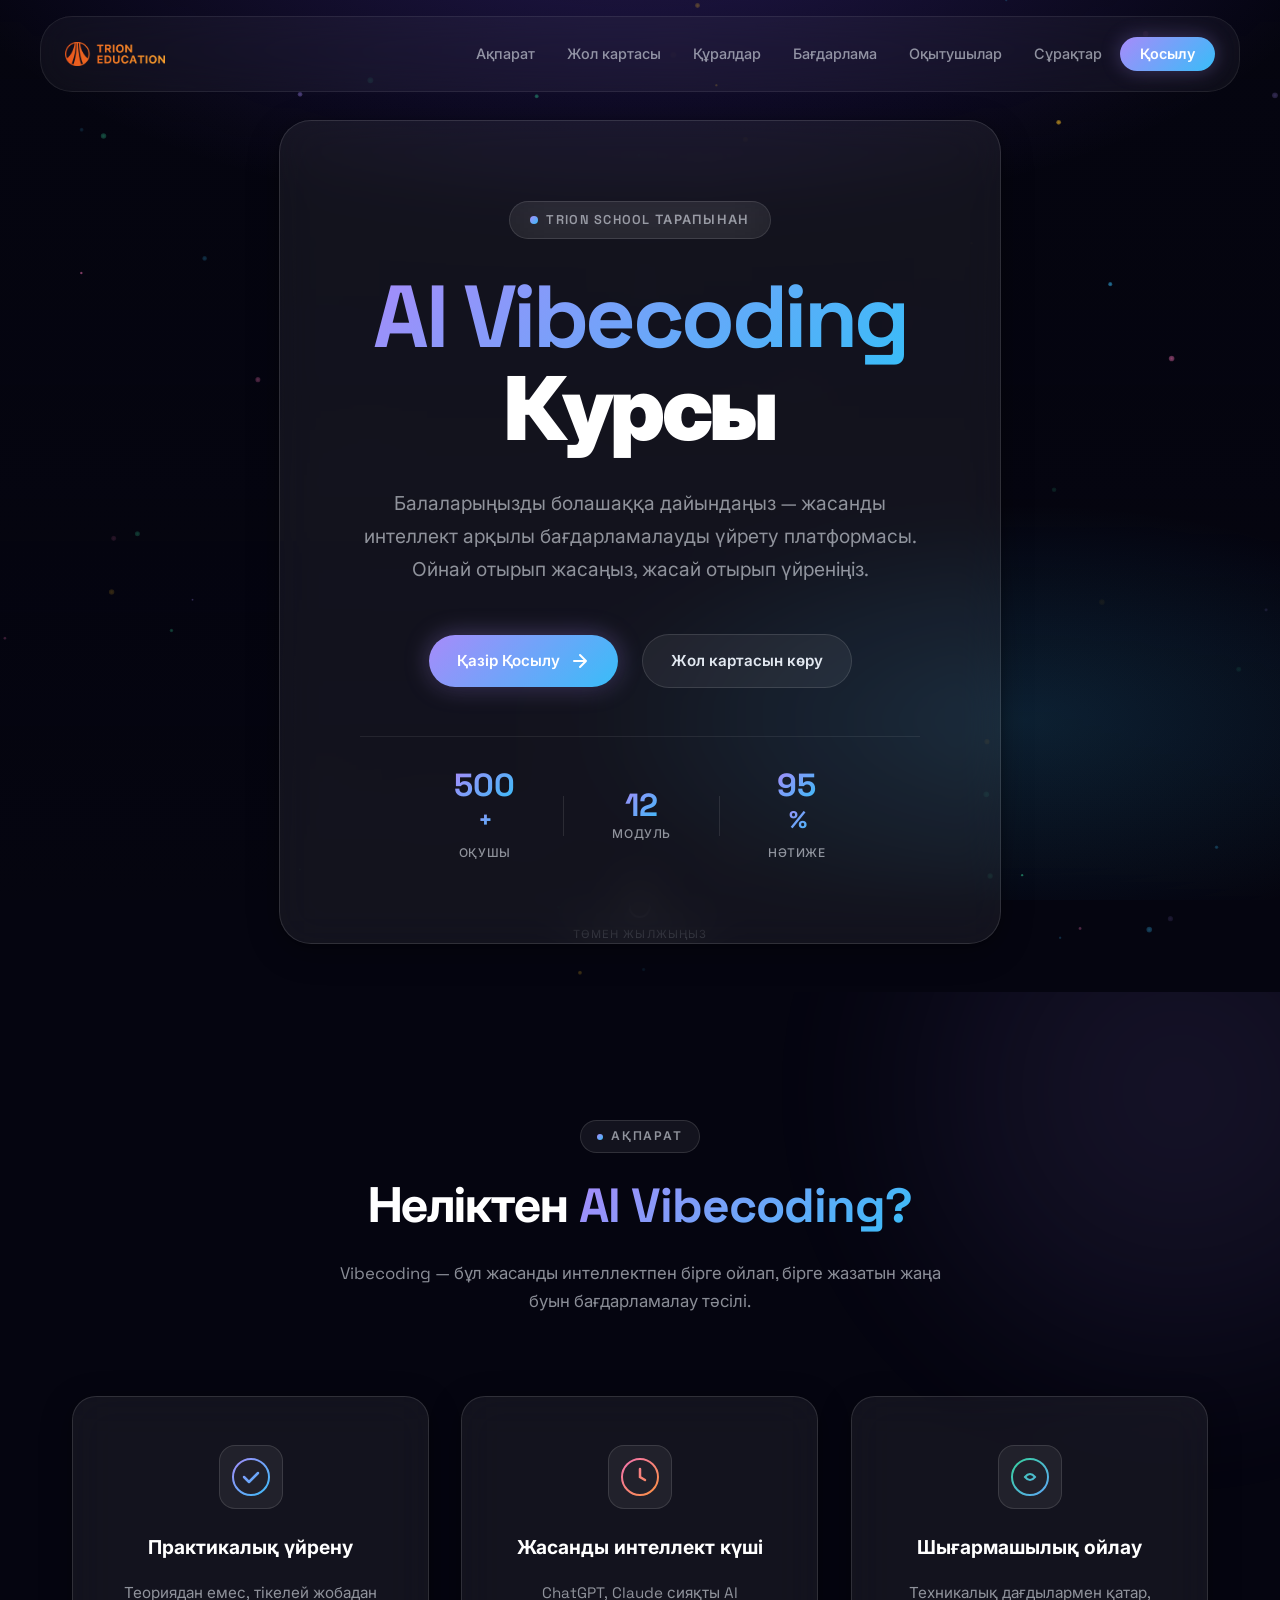
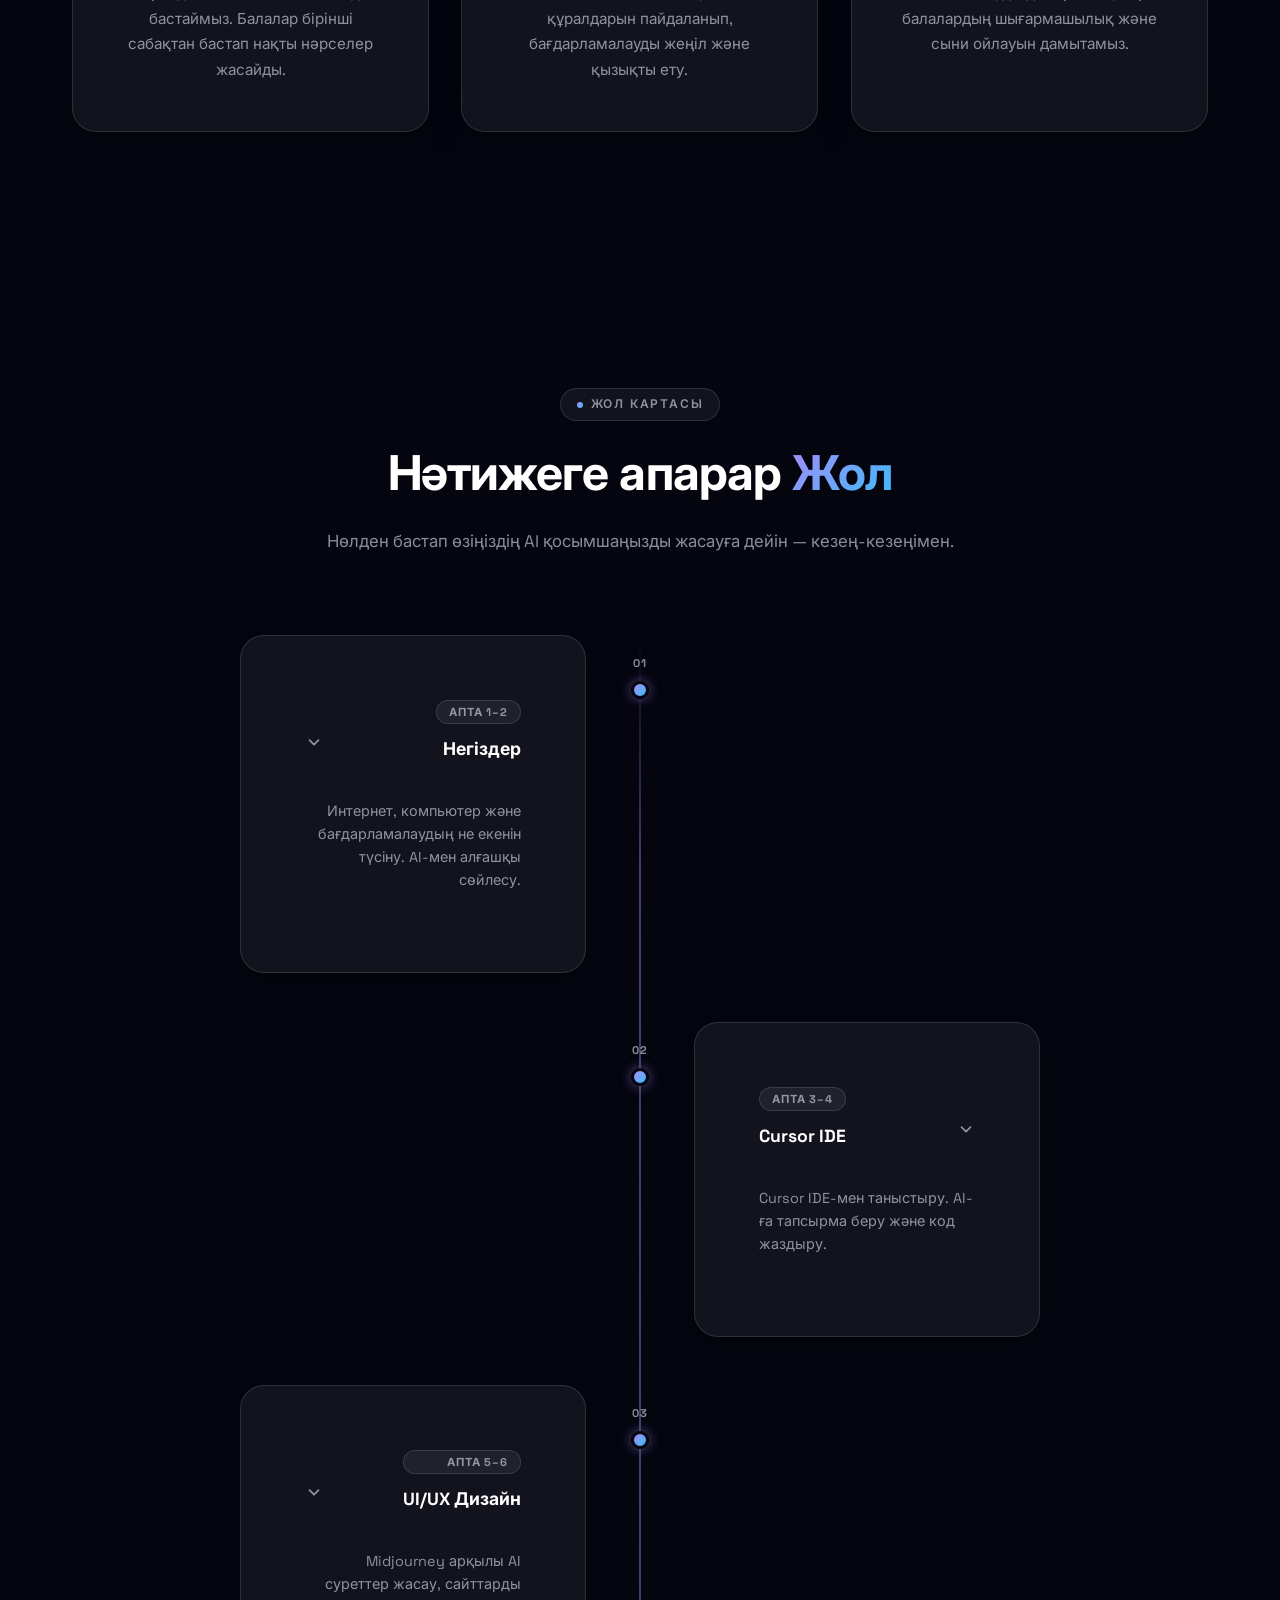
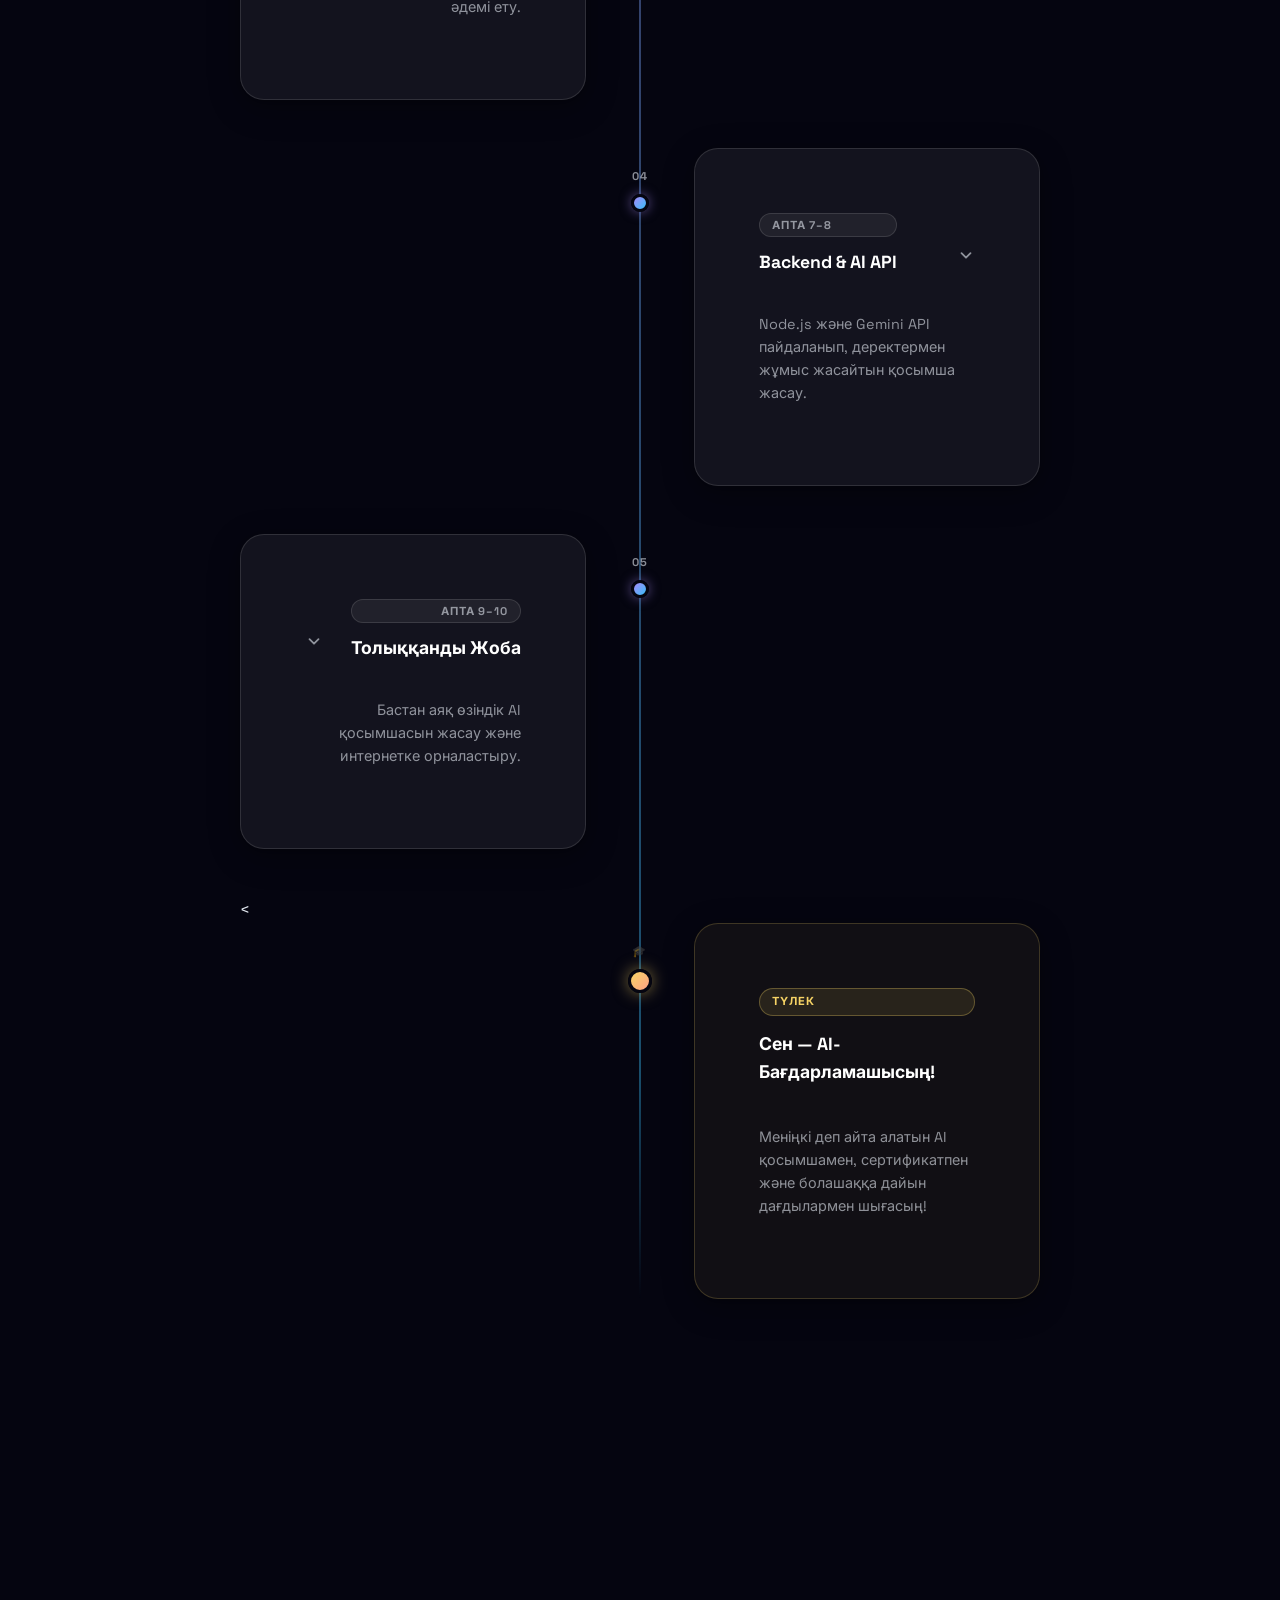
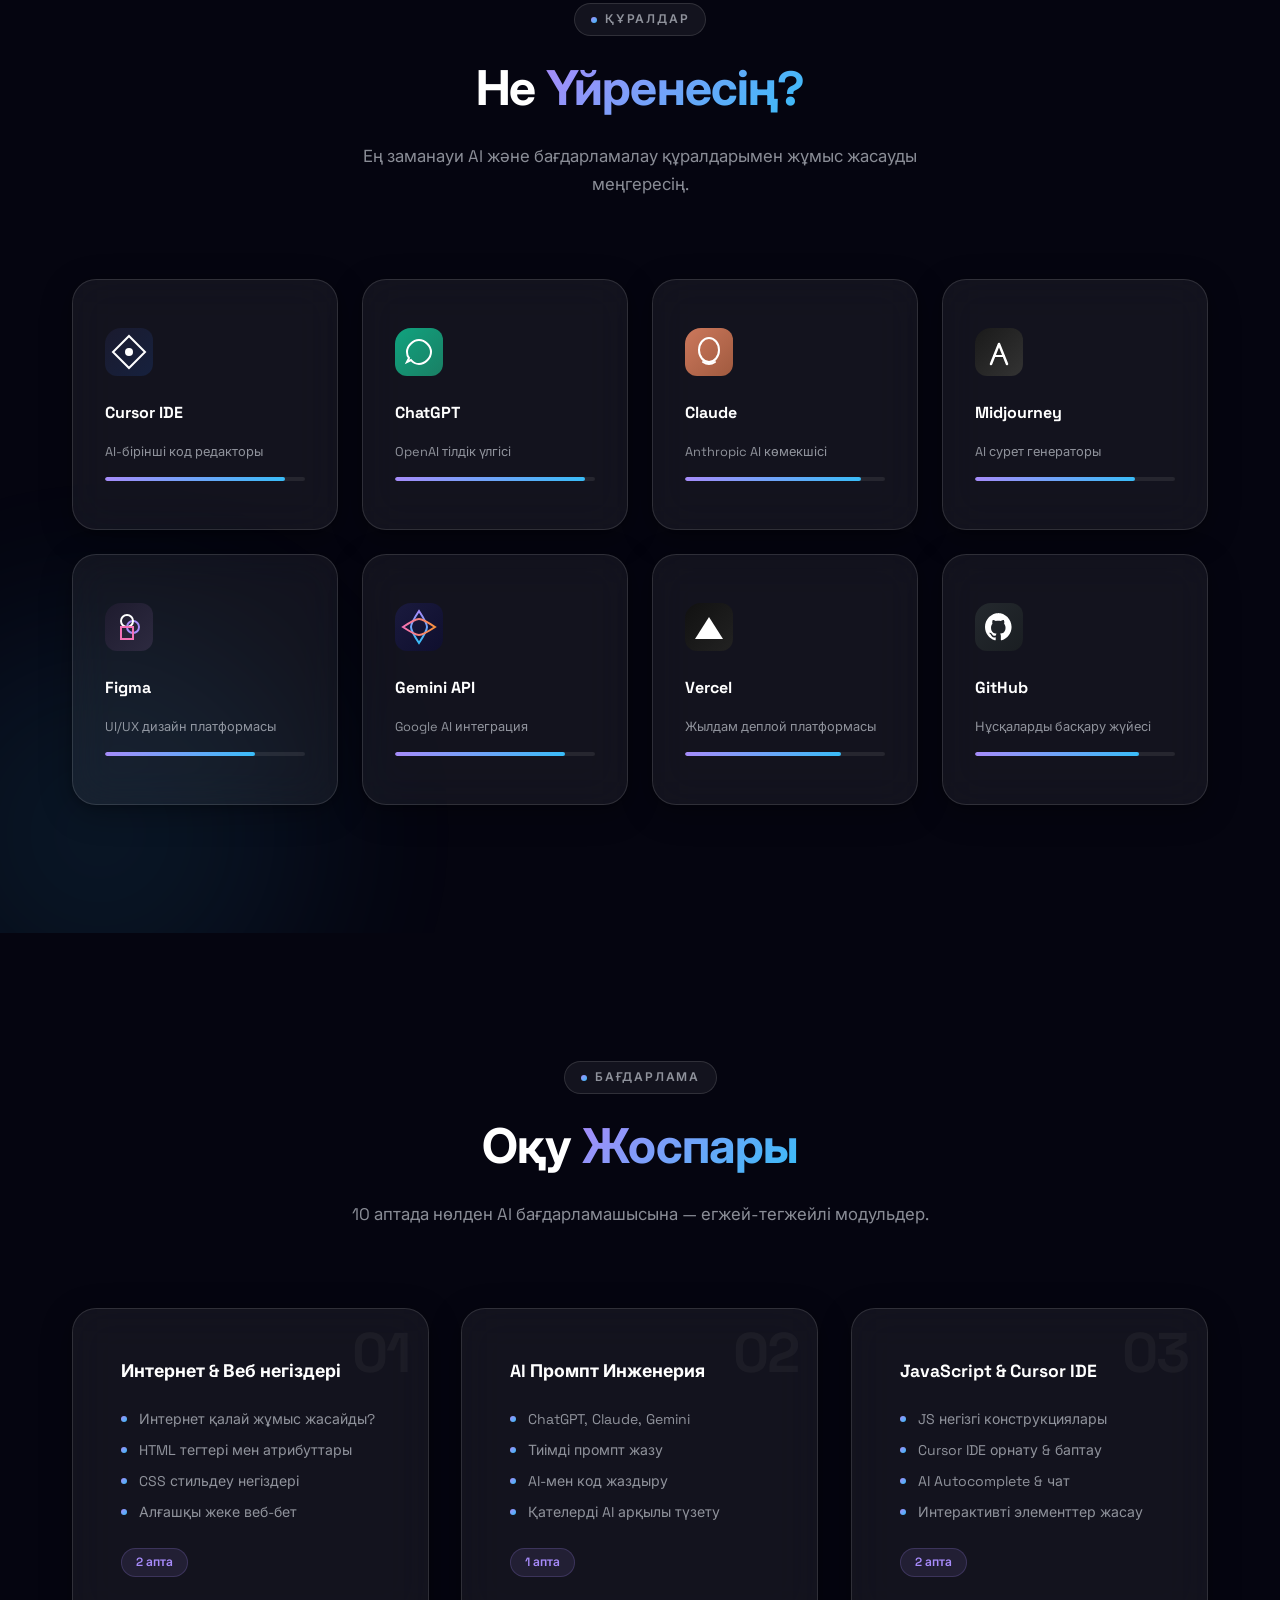
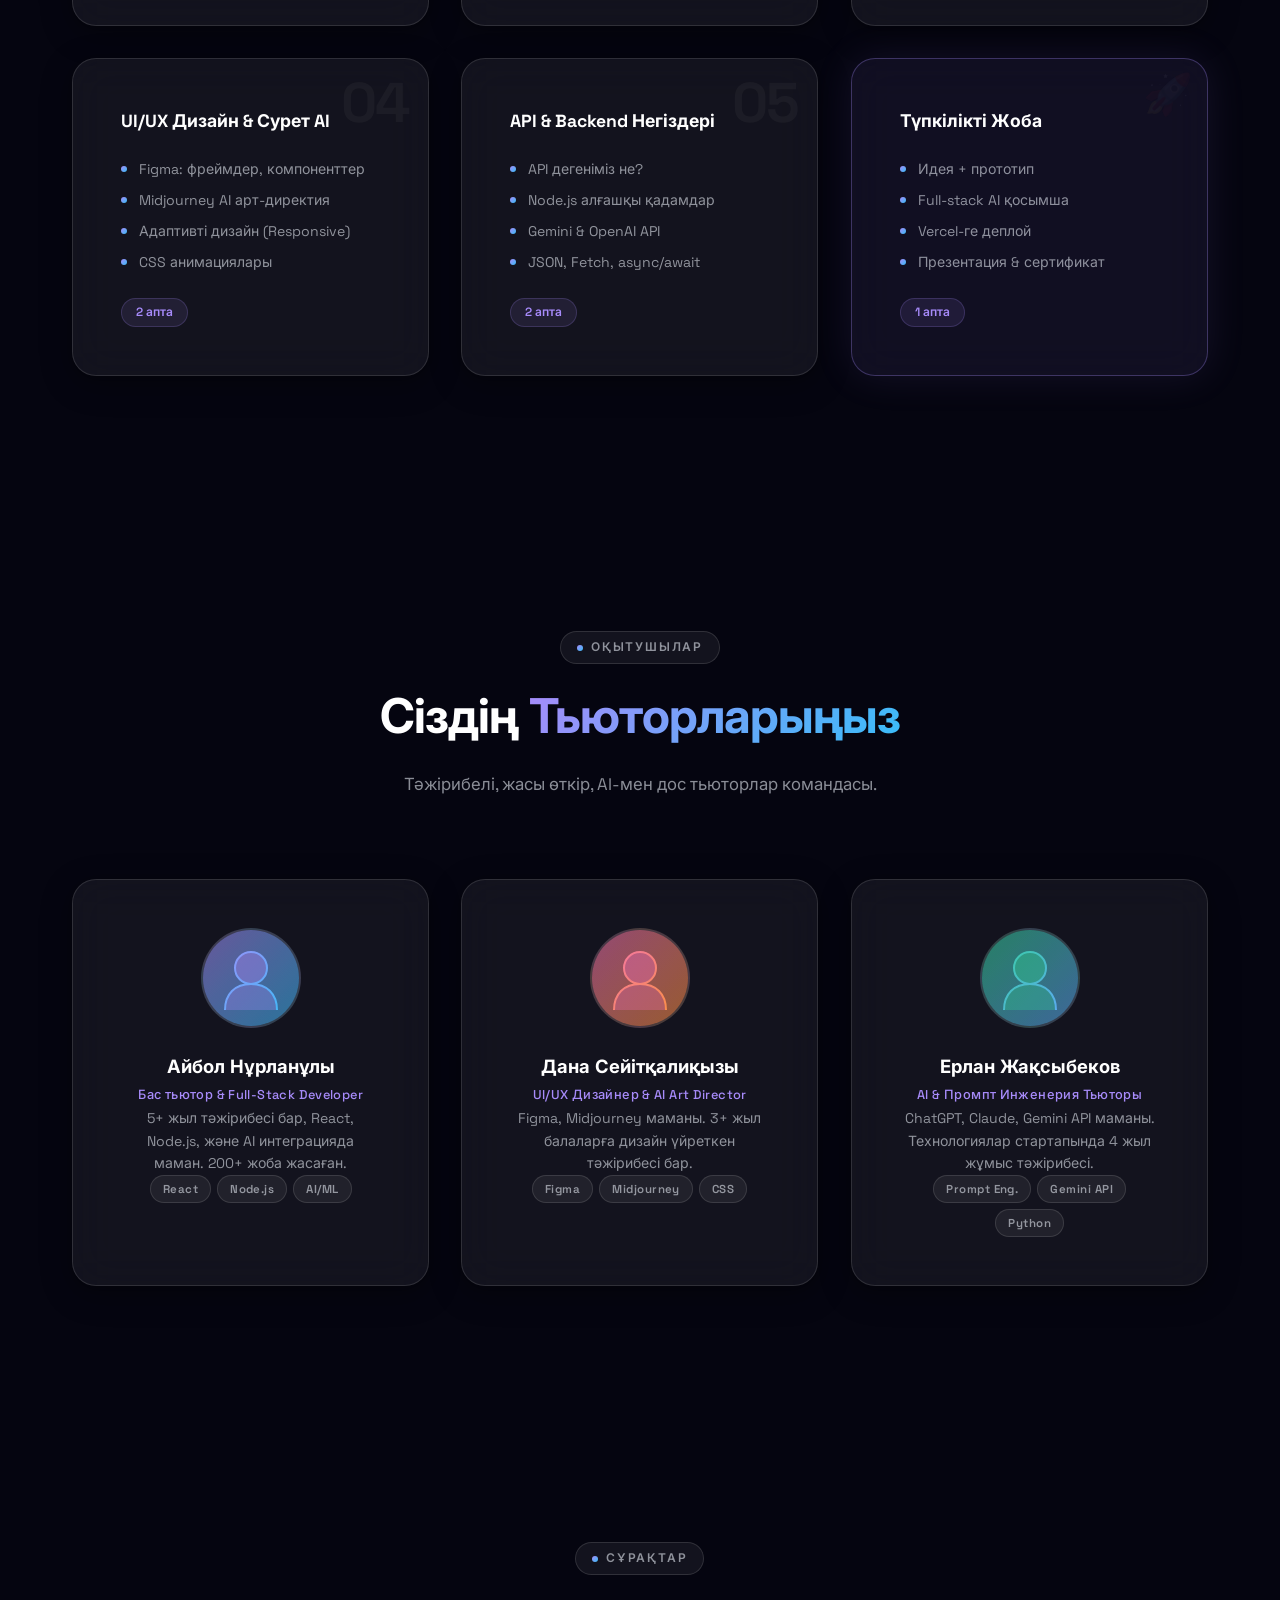
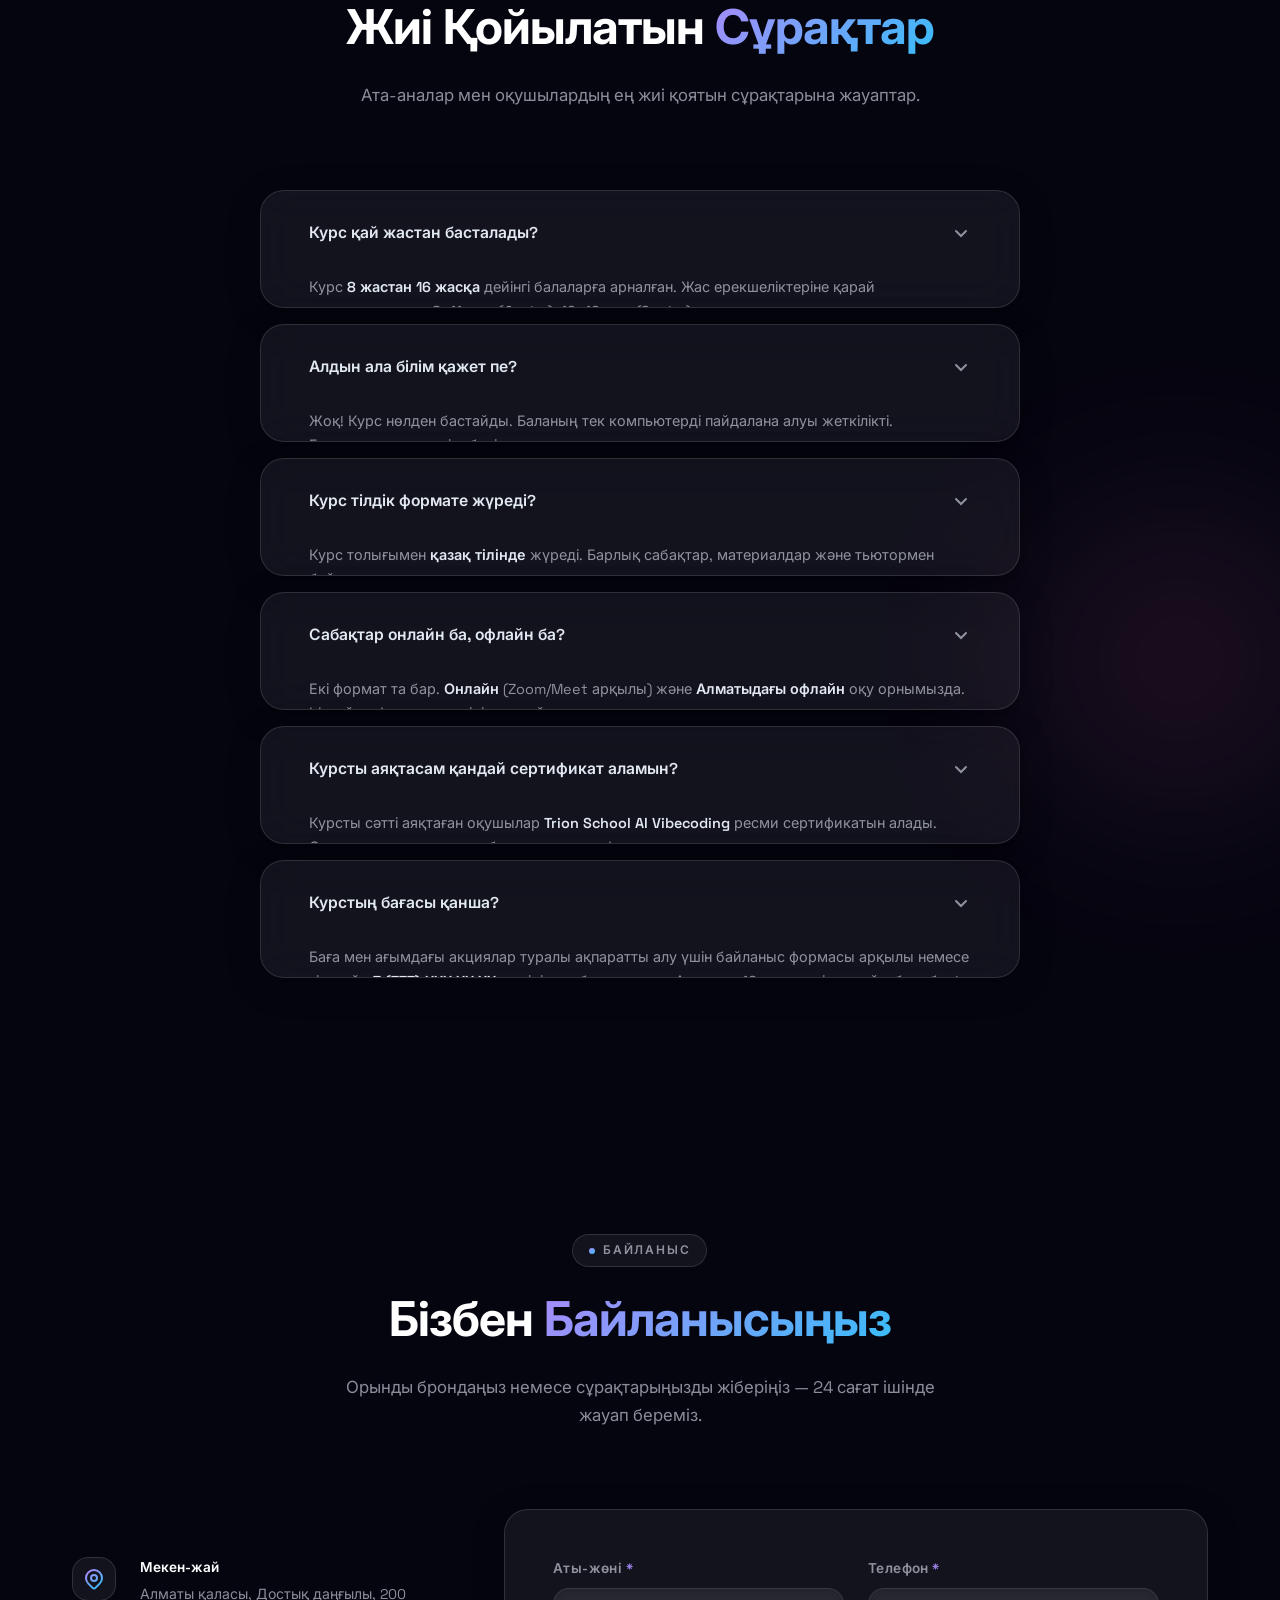
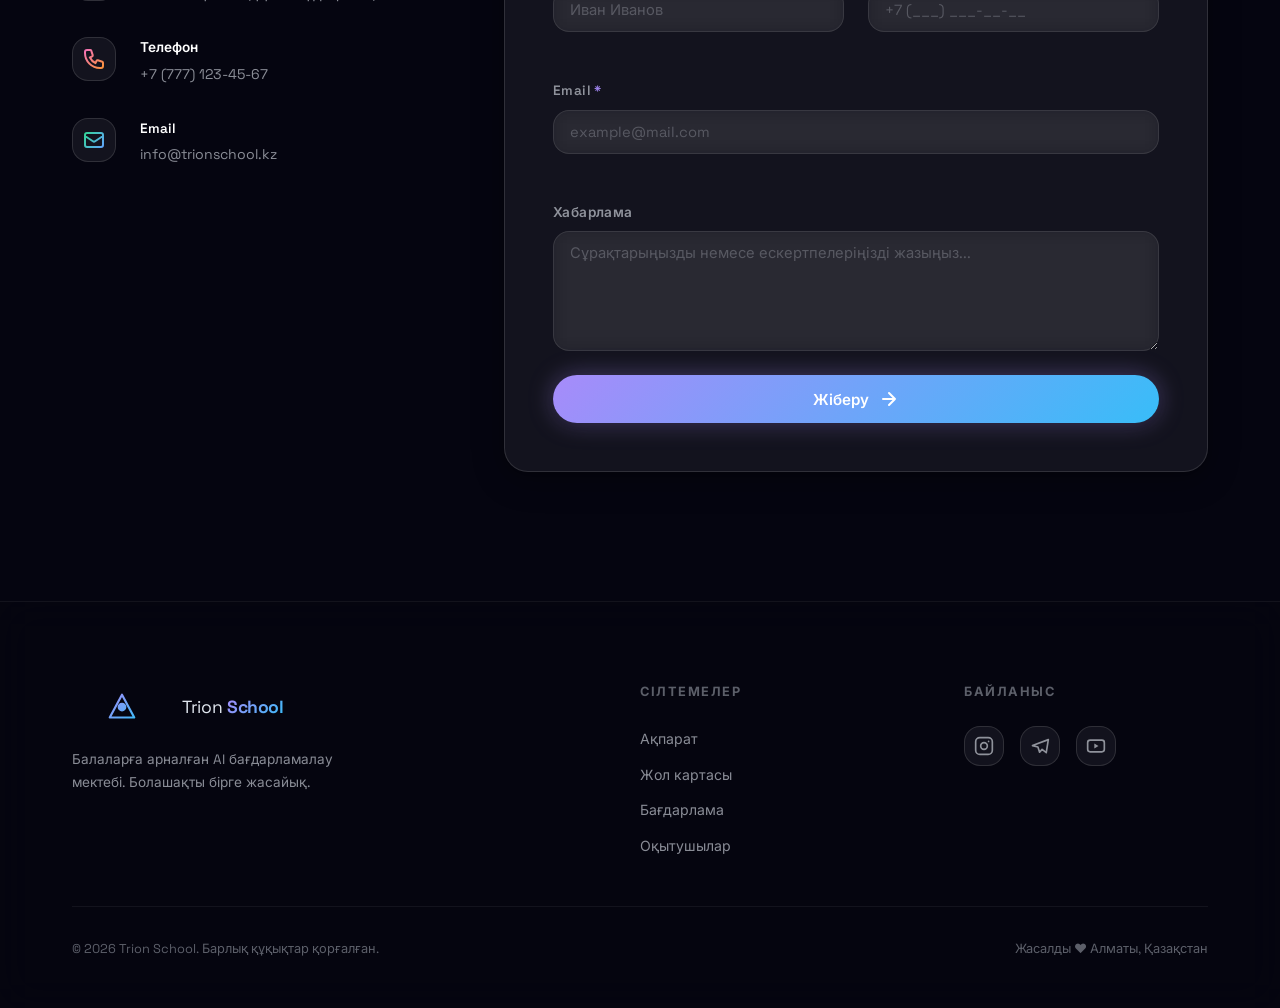
==== commit 1fe3514c: "jomart1" ====
--- a/index.html
+++ b/index.html
@@ -1,938 +1,1891 @@
-<!DOCTYPE html>
+<!doctype html>
 <html lang="kk">
-<head>
-  <meta charset="UTF-8" />
-  <meta name="viewport" content="width=device-width, initial-scale=1.0" />
-  <meta name="description" content="Trion School - AI Vibecoding курсы. Балаларға жасанды интеллект арқылы бағдарламалауды үйрету." />
-  <title>AI Vibecoding Course — Trion School</title>
-
-  <!-- Preload critical assets -->
-  <link rel="preload" href="css/styles.css" as="style" />
-  <link rel="preload" href="css/animations.css" as="style" />
-
-  <link rel="stylesheet" href="css/styles.css" />
-  <link rel="stylesheet" href="css/animations.css" />
-
-  <!-- Google Fonts -->
-  <link rel="preconnect" href="https://fonts.googleapis.com" />
-  <link rel="preconnect" href="https://fonts.gstatic.com" crossorigin />
-  <link href="https://fonts.googleapis.com/css2?family=Inter:wght@300;400;500;600;700;900&family=Space+Grotesk:wght@300;400;500;600;700&display=swap" rel="stylesheet" />
-</head>
-<body>
-
-  <!-- ═══════════════════════════════════════════
+  <head>
+    <meta charset="UTF-8" />
+    <meta name="viewport" content="width=device-width, initial-scale=1.0" />
+    <meta
+      name="description"
+      content="Trion School - AI Vibecoding курсы. Балаларға жасанды интеллект арқылы бағдарламалауды үйрету."
+    />
+    <title>AI Vibecoding Course — Trion School</title>
+
+    <!-- Preload critical assets -->
+    <link rel="preload" href="css/styles.css" as="style" />
+    <link rel="preload" href="css/animations.css" as="style" />
+
+    <link rel="stylesheet" href="css/styles.css" />
+    <link rel="stylesheet" href="css/animations.css" />
+
+    <!-- Google Fonts -->
+    <link rel="preconnect" href="https://fonts.googleapis.com" />
+    <link rel="preconnect" href="https://fonts.gstatic.com" crossorigin />
+    <link
+      href="https://fonts.googleapis.com/css2?family=Inter:wght@300;400;500;600;700;900&family=Space+Grotesk:wght@300;400;500;600;700&display=swap"
+      rel="stylesheet"
+    />
+  </head>
+  <body>
+    <!-- ═══════════════════════════════════════════
        BACKGROUND VIDEO
   ═══════════════════════════════════════════ -->
-  <div class="video-bg-wrapper" aria-hidden="true">
-    <video
-      class="video-bg"
-      src="background.mp4"
-      autoplay
-      muted
-      loop
-      playsinline
-      preload="auto"
-    ></video>
-    <div class="video-overlay"></div>
-  </div>
-
-  <!-- ═══════════════════════════════════════════
+    <div class="video-bg-wrapper" aria-hidden="true">
+      <video
+        class="video-bg"
+        src="background.mp4"
+        autoplay
+        muted
+        loop
+        playsinline
+        preload="auto"
+      ></video>
+      <div class="video-overlay"></div>
+    </div>
+
+    <!-- ═══════════════════════════════════════════
        STICKY FLOATING NAV BAR
   ═══════════════════════════════════════════ -->
-  <header class="navbar" id="navbar" role="banner">
-    <nav class="navbar__inner" aria-label="Басты навигация">
-      <!-- Logo -->
-      <a href="#hero" class="navbar__logo" aria-label="Trion School — Басты бетке өту">
-        <span class="logo-icon" aria-hidden="true">
-          <svg width="32" height="32" viewBox="0 0 32 32" fill="none" xmlns="http://www.w3.org/2000/svg">
-            <polygon points="16,2 30,28 2,28" fill="none" stroke="url(#logoGrad)" stroke-width="2.5" stroke-linejoin="round"/>
-            <circle cx="16" cy="16" r="5" fill="url(#logoGrad)"/>
-            <defs>
-              <linearGradient id="logoGrad" x1="0" y1="0" x2="32" y2="32" gradientUnits="userSpaceOnUse">
-                <stop offset="0%" stop-color="#a78bfa"/>
-                <stop offset="100%" stop-color="#38bdf8"/>
-              </linearGradient>
-            </defs>
-          </svg>
-        </span>
-        <span class="logo-text">Trion <strong>School</strong></span>
-      </a>
-
-      <!-- Hamburger (mobile) -->
-      <button class="navbar__hamburger" id="hamburger" aria-label="Мәзірді ашу/жабу" aria-expanded="false" aria-controls="navLinks">
-        <span></span><span></span><span></span>
-      </button>
-
-      <!-- Nav Links -->
-      <ul class="navbar__links" id="navLinks" role="list">
-        <li><a href="#about" class="nav-link">Ақпарат</a></li>
-        <li><a href="#roadmap" class="nav-link">Жол картасы</a></li>
-        <li><a href="#tools" class="nav-link">Құралдар</a></li>
-        <li><a href="#syllabus" class="nav-link">Бағдарлама</a></li>
-        <li><a href="#teachers" class="nav-link">Оқытушылар</a></li>
-        <li><a href="#faq" class="nav-link">Сұрақтар</a></li>
-        <li>
-          <a href="#contact" class="nav-link nav-link--cta">
-            <span>Қосылу</span>
-          </a>
-        </li>
-      </ul>
-    </nav>
-  </header>
-
-  <main id="main-content">
-
-    <!-- ═══════════════════════════════════════════
+    <header class="navbar" id="navbar" role="banner">
+      <nav class="navbar__inner" aria-label="Басты навигация">
+        <!-- Logo -->
+<a href="#hero" class="navbar__logo" aria-label="Trion School — Басты бетке өту">
+  <span class="logo-icon" aria-hidden="true">
+    <img src="img/logo123.png" alt="" width="24" height="24" class="logo-icon-img" />
+  </span>
+</a>
+
+        <!-- Hamburger (mobile) -->
+        <button
+          class="navbar__hamburger"
+          id="hamburger"
+          aria-label="Мәзірді ашу/жабу"
+          aria-expanded="false"
+          aria-controls="navLinks"
+        >
+          <span></span><span></span><span></span>
+        </button>
+
+        <!-- Nav Links -->
+        <ul class="navbar__links" id="navLinks" role="list">
+          <li><a href="#about" class="nav-link">Ақпарат</a></li>
+          <li><a href="#roadmap" class="nav-link">Жол картасы</a></li>
+          <li><a href="#tools" class="nav-link">Құралдар</a></li>
+          <li><a href="#syllabus" class="nav-link">Бағдарлама</a></li>
+          <li><a href="#teachers" class="nav-link">Оқытушылар</a></li>
+          <li><a href="#faq" class="nav-link">Сұрақтар</a></li>
+          <li>
+            <a href="#contact" class="nav-link nav-link--cta">
+              <span>Қосылу</span>
+            </a>
+          </li>
+        </ul>
+      </nav>
+    </header>
+
+    <main id="main-content">
+      <!-- ═══════════════════════════════════════════
          HERO SECTION
     ═══════════════════════════════════════════ -->
-    <section class="hero" id="hero" aria-labelledby="heroTitle">
-      <div class="hero__particles" aria-hidden="true" id="particles"></div>
-
-      <div class="hero__content glass-card animate-fadein">
-        <div class="hero__badge animate-slidein-delay-1">
-          <span class="badge-dot"></span>
-          Trion School тарапынан
+      <section class="hero" id="hero" aria-labelledby="heroTitle">
+        <div class="hero__particles" aria-hidden="true" id="particles"></div>
+
+        <div class="hero__content glass-card animate-fadein">
+          <div class="hero__badge animate-slidein-delay-1">
+            <span class="badge-dot"></span>
+            Trion School тарапынан
+          </div>
+
+          <h1 class="hero__title animate-slidein-delay-2" id="heroTitle">
+            <span class="gradient-text">AI Vibecoding</span><br />
+            Курсы
+          </h1>
+
+          <p class="hero__subtitle animate-slidein-delay-3">
+            Балаларыңызды болашаққа дайындаңыз — жасанды интеллект арқылы
+            бағдарламалауды үйрету платформасы. Ойнай отырып жасаңыз, жасай
+            отырып үйреніңіз.
+          </p>
+
+          <div class="hero__actions animate-slidein-delay-4">
+            <a href="#contact" class="btn btn--primary liquid-btn">
+              <span class="btn__glow" aria-hidden="true"></span>
+              <span class="btn__text">Қазір Қосылу</span>
+              <svg
+                class="btn__arrow"
+                width="20"
+                height="20"
+                viewBox="0 0 20 20"
+                fill="none"
+                aria-hidden="true"
+              >
+                <path
+                  d="M4 10h12M10 4l6 6-6 6"
+                  stroke="currentColor"
+                  stroke-width="2"
+                  stroke-linecap="round"
+                  stroke-linejoin="round"
+                />
+              </svg>
+            </a>
+            <a href="#roadmap" class="btn btn--ghost">
+              <span>Жол картасын көру</span>
+            </a>
+          </div>
+
+          <div class="hero__stats animate-slidein-delay-5">
+            <div class="stat-item">
+              <span class="stat-number" data-target="500">0</span>
+              <span class="stat-plus">+</span>
+              <span class="stat-label">Оқушы</span>
+            </div>
+            <div class="stat-divider" aria-hidden="true"></div>
+            <div class="stat-item">
+              <span class="stat-number" data-target="12">0</span>
+              <span class="stat-label">Модуль</span>
+            </div>
+            <div class="stat-divider" aria-hidden="true"></div>
+            <div class="stat-item">
+              <span class="stat-number" data-target="95">0</span>
+              <span class="stat-plus">%</span>
+              <span class="stat-label">Нәтиже</span>
+            </div>
+          </div>
         </div>
 
-        <h1 class="hero__title animate-slidein-delay-2" id="heroTitle">
-          <span class="gradient-text">AI Vibecoding</span><br />
-          Курсы
-        </h1>
-
-        <p class="hero__subtitle animate-slidein-delay-3">
-          Балаларыңызды болашаққа дайындаңыз — жасанды интеллект арқылы бағдарламалауды үйрету платформасы.
-          Ойнай отырып жасаңыз, жасай отырып үйреніңіз.
-        </p>
-
-        <div class="hero__actions animate-slidein-delay-4">
-          <a href="#contact" class="btn btn--primary liquid-btn">
-            <span class="btn__glow" aria-hidden="true"></span>
-            <span class="btn__text">Қазір Қосылу</span>
-            <svg class="btn__arrow" width="20" height="20" viewBox="0 0 20 20" fill="none" aria-hidden="true">
-              <path d="M4 10h12M10 4l6 6-6 6" stroke="currentColor" stroke-width="2" stroke-linecap="round" stroke-linejoin="round"/>
-            </svg>
-          </a>
-          <a href="#roadmap" class="btn btn--ghost">
-            <span>Жол картасын көру</span>
-          </a>
+        <div
+          class="hero__scroll-indicator animate-fadein-delay-6"
+          aria-hidden="true"
+        >
+          <div class="scroll-mouse">
+            <div class="scroll-wheel"></div>
+          </div>
+          <span>Төмен жылжыңыз</span>
         </div>
-
-        <div class="hero__stats animate-slidein-delay-5">
-          <div class="stat-item">
-            <span class="stat-number" data-target="500">0</span>
-            <span class="stat-plus">+</span>
-            <span class="stat-label">Оқушы</span>
-          </div>
-          <div class="stat-divider" aria-hidden="true"></div>
-          <div class="stat-item">
-            <span class="stat-number" data-target="12">0</span>
-            <span class="stat-label">Модуль</span>
-          </div>
-          <div class="stat-divider" aria-hidden="true"></div>
-          <div class="stat-item">
-            <span class="stat-number" data-target="95">0</span>
-            <span class="stat-plus">%</span>
-            <span class="stat-label">Нәтиже</span>
-          </div>
+      </section>
+
+      <!-- ═══════════════════════════════════════════
+         ABOUT / INFO SECTION
+    ═══════════════════════════════════════════ -->
+      <section
+        class="section about-section"
+        id="about"
+        aria-labelledby="aboutTitle"
+      >
+        <div class="container">
+          <div class="section-header reveal">
+            <span class="section-tag">Ақпарат</span>
+            <h2 class="section-title" id="aboutTitle">
+              Неліктен <span class="gradient-text">AI Vibecoding?</span>
+            </h2>
+            <p class="section-desc">
+              Vibecoding — бұл жасанды интеллектпен бірге ойлап, бірге жазатын
+              жаңа буын бағдарламалау тәсілі.
+            </p>
+          </div>
+
+          <div class="about-grid">
+            <div class="about-card glass-card reveal reveal-left">
+              <div class="about-card__icon" aria-hidden="true">
+                <svg width="40" height="40" viewBox="0 0 40 40" fill="none">
+                  <circle
+                    cx="20"
+                    cy="20"
+                    r="18"
+                    stroke="url(#g1)"
+                    stroke-width="2"
+                  />
+                  <path
+                    d="M13 20l5 5 9-9"
+                    stroke="url(#g1)"
+                    stroke-width="2.5"
+                    stroke-linecap="round"
+                    stroke-linejoin="round"
+                  />
+                  <defs>
+                    <linearGradient
+                      id="g1"
+                      x1="0"
+                      y1="0"
+                      x2="40"
+                      y2="40"
+                      gradientUnits="userSpaceOnUse"
+                    >
+                      <stop offset="0%" stop-color="#a78bfa" />
+                      <stop offset="100%" stop-color="#38bdf8" />
+                    </linearGradient>
+                  </defs>
+                </svg>
+              </div>
+              <h3>Практикалық үйрену</h3>
+              <p>
+                Теориядан емес, тікелей жобадан бастаймыз. Балалар бірінші
+                сабақтан бастап нақты нәрселер жасайды.
+              </p>
+            </div>
+
+            <div class="about-card glass-card reveal">
+              <div class="about-card__icon" aria-hidden="true">
+                <svg width="40" height="40" viewBox="0 0 40 40" fill="none">
+                  <circle
+                    cx="20"
+                    cy="20"
+                    r="18"
+                    stroke="url(#g2)"
+                    stroke-width="2"
+                  />
+                  <path
+                    d="M20 12v8l5 3"
+                    stroke="url(#g2)"
+                    stroke-width="2.5"
+                    stroke-linecap="round"
+                  />
+                  <defs>
+                    <linearGradient
+                      id="g2"
+                      x1="0"
+                      y1="0"
+                      x2="40"
+                      y2="40"
+                      gradientUnits="userSpaceOnUse"
+                    >
+                      <stop offset="0%" stop-color="#f472b6" />
+                      <stop offset="100%" stop-color="#fb923c" />
+                    </linearGradient>
+                  </defs>
+                </svg>
+              </div>
+              <h3>Жасанды интеллект күші</h3>
+              <p>
+                ChatGPT, Claude сияқты AI құралдарын пайдаланып, бағдарламалауды
+                жеңіл және қызықты ету.
+              </p>
+            </div>
+
+            <div class="about-card glass-card reveal reveal-right">
+              <div class="about-card__icon" aria-hidden="true">
+                <svg width="40" height="40" viewBox="0 0 40 40" fill="none">
+                  <circle
+                    cx="20"
+                    cy="20"
+                    r="18"
+                    stroke="url(#g3)"
+                    stroke-width="2"
+                  />
+                  <path
+                    d="M15 20 Q20 14 25 20 Q20 26 15 20Z"
+                    stroke="url(#g3)"
+                    stroke-width="2"
+                    fill="none"
+                  />
+                  <defs>
+                    <linearGradient
+                      id="g3"
+                      x1="0"
+                      y1="0"
+                      x2="40"
+                      y2="40"
+                      gradientUnits="userSpaceOnUse"
+                    >
+                      <stop offset="0%" stop-color="#34d399" />
+                      <stop offset="100%" stop-color="#60a5fa" />
+                    </linearGradient>
+                  </defs>
+                </svg>
+              </div>
+              <h3>Шығармашылық ойлау</h3>
+              <p>
+                Техникалық дағдылармен қатар, балалардың шығармашылық және сыни
+                ойлауын дамытамыз.
+              </p>
+            </div>
+          </div>
+        </div>
+      </section>
+
+      <!-- ═══════════════════════════════════════════
+         ROADMAP SECTION
+    ═══════════════════════════════════════════ -->
+      <section
+        class="section roadmap-section"
+        id="roadmap"
+        aria-labelledby="roadmapTitle"
+      >
+        <div class="container">
+          <div class="section-header reveal">
+            <span class="section-tag">Жол картасы</span>
+            <h2 class="section-title" id="roadmapTitle">
+              Нәтижеге апарар <span class="gradient-text">Жол</span>
+            </h2>
+            <p class="section-desc">
+              Нөлден бастап өзіңіздің AI қосымшаңызды жасауға дейін —
+              кезең-кезеңімен.
+            </p>
+          </div>
+
+          <div class="timeline" role="list">
+            <div class="timeline-item reveal" role="listitem">
+              <div class="timeline-marker" aria-hidden="true">
+                <span class="timeline-step">01</span>
+                <div class="timeline-dot"></div>
+              </div>
+              <div class="timeline-card glass-card">
+                <button
+                  class="timeline-card__toggle"
+                  type="button"
+                  aria-expanded="false"
+                  aria-controls="roadmap-panel-1"
+                  id="roadmap-toggle-1"
+                >
+                  <div class="timeline-card__header">
+                    <span class="timeline-tag">Апта 1–2</span>
+                    <h3>Негіздер</h3>
+                  </div>
+                  <span class="timeline-card__chevron" aria-hidden="true">
+                    <svg width="18" height="18" viewBox="0 0 20 20" fill="none">
+                      <path
+                        d="M5 8l5 5 5-5"
+                        stroke="currentColor"
+                        stroke-width="2"
+                        stroke-linecap="round"
+                        stroke-linejoin="round"
+                      />
+                    </svg>
+                  </span>
+                </button>
+
+                <p class="timeline-card__summary">
+                  Интернет, компьютер және бағдарламалаудың не екенін түсіну.
+                  AI-мен алғашқы сөйлесу.
+                </p>
+
+                <div
+                  class="timeline-card__panel"
+                  id="roadmap-panel-1"
+                  role="region"
+                  aria-labelledby="roadmap-toggle-1"
+                >
+                  <div class="timeline-card__panel-inner">
+                    <ul class="timeline-skills">
+                      <li>HTML & CSS негіздері</li>
+                      <li>ChatGPT пен жұмыс</li>
+                      <li>Алғашқы веб-бет</li>
+                    </ul>
+                    <p class="timeline-card__extra">
+                      Бұл кезеңде бала интернеттің қалай жұмыс істейтінін,
+                      браузер мен серверлердің байланысын түсінеді. Алғашқы HTML
+                      тегтерін жазып, өз атынан жасалған қарапайым веб-бетті
+                      шығарады. Сабақ соңында әр оқушы ChatGPT-пен диалог құрып,
+                      қарапайым сұрақтарға жауап алуды үйренеді.
+                    </p>
+                  </div>
+                </div>
+              </div>
+            </div>
+
+            <div class="timeline-item reveal reveal-right" role="listitem">
+              <div class="timeline-marker" aria-hidden="true">
+                <span class="timeline-step">02</span>
+                <div class="timeline-dot"></div>
+              </div>
+              <div class="timeline-card glass-card">
+                <button
+                  class="timeline-card__toggle"
+                  type="button"
+                  aria-expanded="false"
+                  aria-controls="roadmap-panel-2"
+                  id="roadmap-toggle-2"
+                >
+                  <div class="timeline-card__header">
+                    <span class="timeline-tag">Апта 3–4</span>
+                    <h3>Cursor IDE</h3>
+                  </div>
+                  <span class="timeline-card__chevron" aria-hidden="true">
+                    <svg width="18" height="18" viewBox="0 0 20 20" fill="none">
+                      <path
+                        d="M5 8l5 5 5-5"
+                        stroke="currentColor"
+                        stroke-width="2"
+                        stroke-linecap="round"
+                        stroke-linejoin="round"
+                      />
+                    </svg>
+                  </span>
+                </button>
+
+                <p class="timeline-card__summary">
+                  Cursor IDE-мен таныстыру. AI-ға тапсырма беру және код
+                  жаздыру.
+                </p>
+
+                <div
+                  class="timeline-card__panel"
+                  id="roadmap-panel-2"
+                  role="region"
+                  aria-labelledby="roadmap-toggle-2"
+                >
+                  <div class="timeline-card__panel-inner">
+                    <ul class="timeline-skills">
+                      <li>Cursor орнату</li>
+                      <li>Промпт жазу өнері</li>
+                      <li>Алғашқы JS қосымша</li>
+                    </ul>
+                    <p class="timeline-card__extra">
+                      Оқушылар Cursor IDE-ні өз компьютерлеріне орнатып, алғашқы
+                      AI-көмегімен жазылған қолданбаны құрастырады. Промпт жазу
+                      дағдысы дамиды: нақты тапсырма қалай тұжырымдалады, AI-дан
+                      қандай нәтиже күтуге болатынын үйренеді. Модуль соңында әр
+                      бала JavaScript-те жұмыс істейтін шағын интерактивті
+                      виджет жасайды.
+                    </p>
+                  </div>
+                </div>
+              </div>
+            </div>
+
+            <div class="timeline-item reveal" role="listitem">
+              <div class="timeline-marker" aria-hidden="true">
+                <span class="timeline-step">03</span>
+                <div class="timeline-dot"></div>
+              </div>
+              <div class="timeline-card glass-card">
+                <button
+                  class="timeline-card__toggle"
+                  type="button"
+                  aria-expanded="false"
+                  aria-controls="roadmap-panel-3"
+                  id="roadmap-toggle-3"
+                >
+                  <div class="timeline-card__header">
+                    <span class="timeline-tag">Апта 5–6</span>
+                    <h3>UI/UX Дизайн</h3>
+                  </div>
+                  <span class="timeline-card__chevron" aria-hidden="true">
+                    <svg width="18" height="18" viewBox="0 0 20 20" fill="none">
+                      <path
+                        d="M5 8l5 5 5-5"
+                        stroke="currentColor"
+                        stroke-width="2"
+                        stroke-linecap="round"
+                        stroke-linejoin="round"
+                      />
+                    </svg>
+                  </span>
+                </button>
+
+                <p class="timeline-card__summary">
+                  Midjourney арқылы AI суреттер жасау, сайттарды әдемі ету.
+                </p>
+
+                <div
+                  class="timeline-card__panel"
+                  id="roadmap-panel-3"
+                  role="region"
+                  aria-labelledby="roadmap-toggle-3"
+                >
+                  <div class="timeline-card__panel-inner">
+                    <ul class="timeline-skills">
+                      <li>Figma негіздері</li>
+                      <li>Midjourney промпттары</li>
+                      <li>Адаптивті дизайн</li>
+                    </ul>
+                    <p class="timeline-card__extra">
+                      Figma-да фреймдер мен компоненттермен жұмыс істеу
+                      үйретіледі, ал Midjourney арқылы бала өз жобасына арналған
+                      иллюстрациялар мен иконкалар жасайды. Түстер палитрасы,
+                      типографика және композиция негіздері беріледі.
+                      Нәтижесінде әр оқушы өз сайтының толық дизайн-макетін
+                      дайындайды.
+                    </p>
+                  </div>
+                </div>
+              </div>
+            </div>
+            <div class="timeline-item reveal reveal-right" role="listitem">
+              <div class="timeline-marker" aria-hidden="true">
+                <span class="timeline-step">04</span>
+                <div class="timeline-dot"></div>
+              </div>
+              <div class="timeline-card glass-card">
+                <button
+                  class="timeline-card__toggle"
+                  type="button"
+                  aria-expanded="false"
+                  aria-controls="roadmap-panel-4"
+                  id="roadmap-toggle-4"
+                >
+                  <div class="timeline-card__header">
+                    <span class="timeline-tag">Апта 7–8</span>
+                    <h3>Backend & AI API</h3>
+                  </div>
+                  <span class="timeline-card__chevron" aria-hidden="true">
+                    <svg width="18" height="18" viewBox="0 0 20 20" fill="none">
+                      <path
+                        d="M5 8l5 5 5-5"
+                        stroke="currentColor"
+                        stroke-width="2"
+                        stroke-linecap="round"
+                        stroke-linejoin="round"
+                      />
+                    </svg>
+                  </span>
+                </button>
+
+                <p class="timeline-card__summary">
+                  Node.js және Gemini API пайдаланып, деректермен жұмыс жасайтын
+                  қосымша жасау.
+                </p>
+
+                <div
+                  class="timeline-card__panel"
+                  id="roadmap-panel-4"
+                  role="region"
+                  aria-labelledby="roadmap-toggle-4"
+                >
+                  <div class="timeline-card__panel-inner">
+                    <ul class="timeline-skills">
+                      <li>API дегеніміз не?</li>
+                      <li>Gemini API интеграция</li>
+                      <li>Дерекқор негіздері</li>
+                    </ul>
+                    <p class="timeline-card__extra">
+                      Node.js көмегімен сервер жағының қалай жұмыс істейтінін
+                      түсінеді, ал Gemini API интеграциясы арқылы AI жауап
+                      беретін чат-бот немесе көмекші құрады. JSON форматымен,
+                      fetch сұраныстарымен және async/await синтаксисімен
+                      танысады. Бұл кезең — бала алғаш рет клиент пен сервер
+                      арасындағы толық байланысты өз көзімен көреді.
+                    </p>
+                  </div>
+                </div>
+              </div>
+            </div>
+
+            <div class="timeline-item reveal" role="listitem">
+              <div class="timeline-marker" aria-hidden="true">
+                <span class="timeline-step">05</span>
+                <div class="timeline-dot"></div>
+              </div>
+              <div class="timeline-card glass-card">
+                <button
+                  class="timeline-card__toggle"
+                  type="button"
+                  aria-expanded="false"
+                  aria-controls="roadmap-panel-5"
+                  id="roadmap-toggle-5"
+                >
+                  <div class="timeline-card__header">
+                    <span class="timeline-tag">Апта 9–10</span>
+                    <h3>Толыққанды Жоба</h3>
+                  </div>
+                  <span class="timeline-card__chevron" aria-hidden="true">
+                    <svg width="18" height="18" viewBox="0 0 20 20" fill="none">
+                      <path
+                        d="M5 8l5 5 5-5"
+                        stroke="currentColor"
+                        stroke-width="2"
+                        stroke-linecap="round"
+                        stroke-linejoin="round"
+                      />
+                    </svg>
+                  </span>
+                </button>
+
+                <p class="timeline-card__summary">
+                  Бастан аяқ өзіндік AI қосымшасын жасау және интернетке
+                  орналастыру.
+                </p>
+
+                <div
+                  class="timeline-card__panel"
+                  id="roadmap-panel-5"
+                  role="region"
+                  aria-labelledby="roadmap-toggle-5"
+                >
+                  <div class="timeline-card__panel-inner">
+                    <ul class="timeline-skills">
+                      <li>Full-stack жоба</li>
+                      <li>Deployment (Vercel)</li>
+                      <li>Портфолио</li>
+                    </ul>
+                    <p class="timeline-card__extra">
+                      Оқушы идеядан бастап дайын өнімге дейінгі жолды толық өз
+                      бетінше өтеді: жобаны жоспарлау, интерфейс салу, backend
+                      қосу және Vercel платформасына жүктеу. Тьюторлар жеке
+                      кеңес беріп, кодты тексереді. Курс соңында әр бала
+                      портфолиосына қосатын жұмыс істейтін AI қосымшасымен
+                      шығады.
+                    </p>
+                  </div>
+                </div>
+              </div>
+            </div>
+
+            <
+            <div class="timeline-item reveal reveal-right" role="listitem">
+              <div class="timeline-marker" aria-hidden="true">
+                <span class="timeline-step">🎓</span>
+                <div class="timeline-dot timeline-dot--final"></div>
+              </div>
+              <div class="timeline-card glass-card timeline-card--final">
+                <div
+                  class="timeline-card__header"
+                  style="padding: var(--spacing-lg) var(--spacing-lg) 0"
+                >
+                  <span class="timeline-tag timeline-tag--gold">Түлек</span>
+                  <h3>Сен — AI-Бағдарламашысың!</h3>
+                </div>
+                <p class="timeline-card__summary">
+                  Меніңкі деп айта алатын AI қосымшамен, сертификатпен және
+                  болашаққа дайын дағдылармен шығасың!
+                </p>
+              </div>
+            </div>
+          </div>
+        </div>
+      </section>
+
+      <!-- ═══════════════════════════════════════════
+         TOOLS SECTION
+    ═══════════════════════════════════════════ -->
+      <section
+        class="section tools-section"
+        id="tools"
+        aria-labelledby="toolsTitle"
+      >
+        <div class="container">
+          <div class="section-header reveal">
+            <span class="section-tag">Құралдар</span>
+            <h2 class="section-title" id="toolsTitle">
+              Не <span class="gradient-text">Үйренесің?</span>
+            </h2>
+            <p class="section-desc">
+              Ең заманауи AI және бағдарламалау құралдарымен жұмыс жасауды
+              меңгересің.
+            </p>
+          </div>
+
+          <div class="tools-grid">
+            <div class="tool-card glass-card reveal" data-delay="0">
+              <div
+                class="tool-card__icon tool-icon--cursor"
+                aria-label="Cursor IDE логотипі"
+              >
+                <svg width="48" height="48" viewBox="0 0 48 48" fill="none">
+                  <rect width="48" height="48" rx="12" fill="url(#cg1)" />
+                  <path
+                    d="M24 8 L40 24 L24 40 L8 24 Z"
+                    stroke="white"
+                    stroke-width="2"
+                    fill="none"
+                  />
+                  <circle cx="24" cy="24" r="4" fill="white" />
+                  <defs>
+                    <linearGradient
+                      id="cg1"
+                      x1="0"
+                      y1="0"
+                      x2="48"
+                      y2="48"
+                      gradientUnits="userSpaceOnUse"
+                    >
+                      <stop offset="0%" stop-color="#1a1a2e" />
+                      <stop offset="100%" stop-color="#16213e" />
+                    </linearGradient>
+                  </defs>
+                </svg>
+              </div>
+              <h3 class="tool-card__name">Cursor IDE</h3>
+              <p class="tool-card__desc">AI-бірінші код редакторы</p>
+              <div class="tool-card__level">
+                <div class="level-bar" style="--level: 90%"></div>
+              </div>
+            </div>
+
+            <div class="tool-card glass-card reveal" data-delay="1">
+              <div
+                class="tool-card__icon tool-icon--chatgpt"
+                aria-label="ChatGPT логотипі"
+              >
+                <svg width="48" height="48" viewBox="0 0 48 48" fill="none">
+                  <rect width="48" height="48" rx="12" fill="url(#cg2)" />
+                  <path
+                    d="M24 12 C30 12 36 18 36 24 C36 30 30 36 24 36 C21 36 18 34.5 16 32 L12 34 L14 30 C12 28 12 26 12 24 C12 18 18 12 24 12Z"
+                    stroke="white"
+                    stroke-width="2"
+                    fill="none"
+                  />
+                  <defs>
+                    <linearGradient
+                      id="cg2"
+                      x1="0"
+                      y1="0"
+                      x2="48"
+                      y2="48"
+                      gradientUnits="userSpaceOnUse"
+                    >
+                      <stop offset="0%" stop-color="#10a37f" />
+                      <stop offset="100%" stop-color="#1a7f64" />
+                    </linearGradient>
+                  </defs>
+                </svg>
+              </div>
+              <h3 class="tool-card__name">ChatGPT</h3>
+              <p class="tool-card__desc">OpenAI тілдік үлгісі</p>
+              <div class="tool-card__level">
+                <div class="level-bar" style="--level: 95%"></div>
+              </div>
+            </div>
+
+            <div class="tool-card glass-card reveal" data-delay="2">
+              <div
+                class="tool-card__icon tool-icon--claude"
+                aria-label="Claude логотипі"
+              >
+                <svg width="48" height="48" viewBox="0 0 48 48" fill="none">
+                  <rect width="48" height="48" rx="12" fill="url(#cg3)" />
+                  <ellipse
+                    cx="24"
+                    cy="22"
+                    rx="10"
+                    ry="12"
+                    stroke="white"
+                    stroke-width="2"
+                    fill="none"
+                  />
+                  <path
+                    d="M18 34 Q24 38 30 34"
+                    stroke="white"
+                    stroke-width="2"
+                    stroke-linecap="round"
+                    fill="none"
+                  />
+                  <defs>
+                    <linearGradient
+                      id="cg3"
+                      x1="0"
+                      y1="0"
+                      x2="48"
+                      y2="48"
+                      gradientUnits="userSpaceOnUse"
+                    >
+                      <stop offset="0%" stop-color="#cc785c" />
+                      <stop offset="100%" stop-color="#a05a3f" />
+                    </linearGradient>
+                  </defs>
+                </svg>
+              </div>
+              <h3 class="tool-card__name">Claude</h3>
+              <p class="tool-card__desc">Anthropic AI көмекшісі</p>
+              <div class="tool-card__level">
+                <div class="level-bar" style="--level: 88%"></div>
+              </div>
+            </div>
+
+            <div class="tool-card glass-card reveal" data-delay="3">
+              <div
+                class="tool-card__icon tool-icon--midjourney"
+                aria-label="Midjourney логотипі"
+              >
+                <svg width="48" height="48" viewBox="0 0 48 48" fill="none">
+                  <rect width="48" height="48" rx="12" fill="url(#cg4)" />
+                  <path
+                    d="M16 36 L24 16 L32 36"
+                    stroke="white"
+                    stroke-width="2.5"
+                    stroke-linecap="round"
+                    stroke-linejoin="round"
+                    fill="none"
+                  />
+                  <path
+                    d="M19 28 H29"
+                    stroke="white"
+                    stroke-width="2"
+                    stroke-linecap="round"
+                  />
+                  <defs>
+                    <linearGradient
+                      id="cg4"
+                      x1="0"
+                      y1="0"
+                      x2="48"
+                      y2="48"
+                      gradientUnits="userSpaceOnUse"
+                    >
+                      <stop offset="0%" stop-color="#1a1a1a" />
+                      <stop offset="100%" stop-color="#333" />
+                    </linearGradient>
+                  </defs>
+                </svg>
+              </div>
+              <h3 class="tool-card__name">Midjourney</h3>
+              <p class="tool-card__desc">AI сурет генераторы</p>
+              <div class="tool-card__level">
+                <div class="level-bar" style="--level: 80%"></div>
+              </div>
+            </div>
+
+            <div class="tool-card glass-card reveal" data-delay="4">
+              <div
+                class="tool-card__icon tool-icon--figma"
+                aria-label="Figma логотипі"
+              >
+                <svg width="48" height="48" viewBox="0 0 48 48" fill="none">
+                  <rect width="48" height="48" rx="12" fill="url(#cg5)" />
+                  <circle
+                    cx="28"
+                    cy="24"
+                    r="6"
+                    stroke="#a78bfa"
+                    stroke-width="2"
+                    fill="none"
+                  />
+                  <rect
+                    x="16"
+                    y="12"
+                    width="12"
+                    height="12"
+                    rx="6"
+                    stroke="white"
+                    stroke-width="2"
+                    fill="none"
+                  />
+                  <rect
+                    x="16"
+                    y="24"
+                    width="12"
+                    height="12"
+                    rx="0 0 6 6"
+                    stroke="#f472b6"
+                    stroke-width="2"
+                    fill="none"
+                  />
+                  <defs>
+                    <linearGradient
+                      id="cg5"
+                      x1="0"
+                      y1="0"
+                      x2="48"
+                      y2="48"
+                      gradientUnits="userSpaceOnUse"
+                    >
+                      <stop offset="0%" stop-color="#1e1b2e" />
+                      <stop offset="100%" stop-color="#2d2a40" />
+                    </linearGradient>
+                  </defs>
+                </svg>
+              </div>
+              <h3 class="tool-card__name">Figma</h3>
+              <p class="tool-card__desc">UI/UX дизайн платформасы</p>
+              <div class="tool-card__level">
+                <div class="level-bar" style="--level: 75%"></div>
+              </div>
+            </div>
+
+            <div class="tool-card glass-card reveal" data-delay="5">
+              <div
+                class="tool-card__icon tool-icon--gemini"
+                aria-label="Gemini логотипі"
+              >
+                <svg width="48" height="48" viewBox="0 0 48 48" fill="none">
+                  <rect width="48" height="48" rx="12" fill="url(#cg6)" />
+                  <path
+                    d="M24 8 C24 8 32 20 32 24 C32 28 24 40 24 40 C24 40 16 28 16 24 C16 20 24 8 24 8Z"
+                    stroke="url(#cg6b)"
+                    stroke-width="2"
+                    fill="none"
+                  />
+                  <path
+                    d="M8 24 C8 24 20 16 24 16 C28 16 40 24 40 24 C40 24 28 32 24 32 C20 32 8 24 8 24Z"
+                    stroke="url(#cg6c)"
+                    stroke-width="2"
+                    fill="none"
+                  />
+                  <defs>
+                    <linearGradient
+                      id="cg6"
+                      x1="0"
+                      y1="0"
+                      x2="48"
+                      y2="48"
+                      gradientUnits="userSpaceOnUse"
+                    >
+                      <stop offset="0%" stop-color="#1a1a3e" />
+                      <stop offset="100%" stop-color="#0f0f2e" />
+                    </linearGradient>
+                    <linearGradient
+                      id="cg6b"
+                      x1="24"
+                      y1="8"
+                      x2="24"
+                      y2="40"
+                      gradientUnits="userSpaceOnUse"
+                    >
+                      <stop offset="0%" stop-color="#a78bfa" />
+                      <stop offset="100%" stop-color="#38bdf8" />
+                    </linearGradient>
+                    <linearGradient
+                      id="cg6c"
+                      x1="8"
+                      y1="24"
+                      x2="40"
+                      y2="24"
+                      gradientUnits="userSpaceOnUse"
+                    >
+                      <stop offset="0%" stop-color="#f472b6" />
+                      <stop offset="100%" stop-color="#fb923c" />
+                    </linearGradient>
+                  </defs>
+                </svg>
+              </div>
+              <h3 class="tool-card__name">Gemini API</h3>
+              <p class="tool-card__desc">Google AI интеграция</p>
+              <div class="tool-card__level">
+                <div class="level-bar" style="--level: 85%"></div>
+              </div>
+            </div>
+
+            <div class="tool-card glass-card reveal" data-delay="6">
+              <div
+                class="tool-card__icon tool-icon--vercel"
+                aria-label="Vercel логотипі"
+              >
+                <svg width="48" height="48" viewBox="0 0 48 48" fill="none">
+                  <rect width="48" height="48" rx="12" fill="url(#cg7)" />
+                  <path d="M24 14 L38 36 H10 Z" fill="white" />
+                  <defs>
+                    <linearGradient
+                      id="cg7"
+                      x1="0"
+                      y1="0"
+                      x2="48"
+                      y2="48"
+                      gradientUnits="userSpaceOnUse"
+                    >
+                      <stop offset="0%" stop-color="#111" />
+                      <stop offset="100%" stop-color="#222" />
+                    </linearGradient>
+                  </defs>
+                </svg>
+              </div>
+              <h3 class="tool-card__name">Vercel</h3>
+              <p class="tool-card__desc">Жылдам деплой платформасы</p>
+              <div class="tool-card__level">
+                <div class="level-bar" style="--level: 78%"></div>
+              </div>
+            </div>
+
+            <div class="tool-card glass-card reveal" data-delay="7">
+              <div
+                class="tool-card__icon tool-icon--github"
+                aria-label="GitHub логотипі"
+              >
+                <svg width="48" height="48" viewBox="0 0 48 48" fill="none">
+                  <rect width="48" height="48" rx="12" fill="url(#cg8)" />
+                  <path
+                    d="M24 10 C16.27 10 10 16.27 10 24 C10 30.19 14.15 35.43 19.78 37.29 C20.48 37.42 20.73 37 20.73 36.63 C20.73 36.29 20.72 35.42 20.71 34.26 C17.26 35.09 16.45 32.73 16.45 32.73 C15.81 31.1 14.89 30.67 14.89 30.67 C13.64 29.84 14.98 29.85 14.98 29.85 C16.36 29.95 17.08 31.26 17.08 31.26 C18.31 33.41 20.33 32.8 20.76 32.45 C20.88 31.59 21.22 31.01 21.6 30.69 C18.89 30.37 16.03 29.33 16.03 24.69 C16.03 23.13 16.58 21.86 17.51 20.87 C17.37 20.54 16.89 19.1 17.64 17.15 C17.64 17.15 18.81 16.8 20.71 18.07 C21.54 17.83 22.41 17.71 23.29 17.71 C24.16 17.71 25.04 17.84 25.86 18.07 C27.77 16.8 28.93 17.15 28.93 17.15 C29.68 19.1 29.2 20.54 29.06 20.87 C29.99 21.86 30.54 23.13 30.54 24.69 C30.54 29.35 27.68 30.37 24.95 30.69 C25.43 31.07 25.86 31.85 25.86 33.04 C25.86 34.74 25.84 36.1 25.84 36.63 C25.84 37.02 26.08 37.44 26.8 37.3 C32.42 35.43 36.57 30.18 36.57 24 C36.57 16.27 30.3 10 22.57 10 L24 10Z"
+                    fill="white"
+                  />
+                  <defs>
+                    <linearGradient
+                      id="cg8"
+                      x1="0"
+                      y1="0"
+                      x2="48"
+                      y2="48"
+                      gradientUnits="userSpaceOnUse"
+                    >
+                      <stop offset="0%" stop-color="#24292e" />
+                      <stop offset="100%" stop-color="#1a1e22" />
+                    </linearGradient>
+                  </defs>
+                </svg>
+              </div>
+              <h3 class="tool-card__name">GitHub</h3>
+              <p class="tool-card__desc">Нұсқаларды басқару жүйесі</p>
+              <div class="tool-card__level">
+                <div class="level-bar" style="--level: 82%"></div>
+              </div>
+            </div>
+          </div>
+        </div>
+      </section>
+
+      <!-- ═══════════════════════════════════════════
+         SYLLABUS SECTION
+    ═══════════════════════════════════════════ -->
+      <section
+        class="section syllabus-section"
+        id="syllabus"
+        aria-labelledby="syllabusTitle"
+      >
+        <div class="container">
+          <div class="section-header reveal">
+            <span class="section-tag">Бағдарлама</span>
+            <h2 class="section-title" id="syllabusTitle">
+              Оқу <span class="gradient-text">Жоспары</span>
+            </h2>
+            <p class="section-desc">
+              10 аптада нөлден AI бағдарламашысына — егжей-тегжейлі модульдер.
+            </p>
+          </div>
+
+          <div class="syllabus-grid">
+            <div class="module-card glass-card reveal">
+              <div class="module-card__number" aria-hidden="true">01</div>
+              <div class="module-card__content">
+                <h3>Интернет & Веб негіздері</h3>
+                <ul class="module-list">
+                  <li>Интернет қалай жұмыс жасайды?</li>
+                  <li>HTML тегтері мен атрибуттары</li>
+                  <li>CSS стильдеу негіздері</li>
+                  <li>Алғашқы жеке веб-бет</li>
+                </ul>
+              </div>
+              <div class="module-card__duration">2 апта</div>
+            </div>
+
+            <div class="module-card glass-card reveal">
+              <div class="module-card__number" aria-hidden="true">02</div>
+              <div class="module-card__content">
+                <h3>AI Промпт Инженерия</h3>
+                <ul class="module-list">
+                  <li>ChatGPT, Claude, Gemini</li>
+                  <li>Тиімді промпт жазу</li>
+                  <li>AI-мен код жаздыру</li>
+                  <li>Қателерді AI арқылы түзету</li>
+                </ul>
+              </div>
+              <div class="module-card__duration">1 апта</div>
+            </div>
+
+            <div class="module-card glass-card reveal">
+              <div class="module-card__number" aria-hidden="true">03</div>
+              <div class="module-card__content">
+                <h3>JavaScript & Cursor IDE</h3>
+                <ul class="module-list">
+                  <li>JS негізгі конструкциялары</li>
+                  <li>Cursor IDE орнату & баптау</li>
+                  <li>AI Autocomplete & чат</li>
+                  <li>Интерактивті элементтер жасау</li>
+                </ul>
+              </div>
+              <div class="module-card__duration">2 апта</div>
+            </div>
+
+            <div class="module-card glass-card reveal">
+              <div class="module-card__number" aria-hidden="true">04</div>
+              <div class="module-card__content">
+                <h3>UI/UX Дизайн & Сурет AI</h3>
+                <ul class="module-list">
+                  <li>Figma: фреймдер, компоненттер</li>
+                  <li>Midjourney AI арт-директия</li>
+                  <li>Адаптивті дизайн (Responsive)</li>
+                  <li>CSS анимациялары</li>
+                </ul>
+              </div>
+              <div class="module-card__duration">2 апта</div>
+            </div>
+
+            <div class="module-card glass-card reveal">
+              <div class="module-card__number" aria-hidden="true">05</div>
+              <div class="module-card__content">
+                <h3>API & Backend Негіздері</h3>
+                <ul class="module-list">
+                  <li>API дегеніміз не?</li>
+                  <li>Node.js алғашқы қадамдар</li>
+                  <li>Gemini & OpenAI API</li>
+                  <li>JSON, Fetch, async/await</li>
+                </ul>
+              </div>
+              <div class="module-card__duration">2 апта</div>
+            </div>
+
+            <div class="module-card glass-card module-card--featured reveal">
+              <div class="module-card__number" aria-hidden="true">🚀</div>
+              <div class="module-card__content">
+                <h3>Түпкілікті Жоба</h3>
+                <ul class="module-list">
+                  <li>Идея + прототип</li>
+                  <li>Full-stack AI қосымша</li>
+                  <li>Vercel-ге деплой</li>
+                  <li>Презентация & сертификат</li>
+                </ul>
+              </div>
+              <div class="module-card__duration">1 апта</div>
+            </div>
+          </div>
+        </div>
+      </section>
+
+      <!-- ═══════════════════════════════════════════
+         TEACHERS SECTION
+    ═══════════════════════════════════════════ -->
+      <section
+        class="section teachers-section"
+        id="teachers"
+        aria-labelledby="teachersTitle"
+      >
+        <div class="container">
+          <div class="section-header reveal">
+            <span class="section-tag">Оқытушылар</span>
+            <h2 class="section-title" id="teachersTitle">
+              Сіздің <span class="gradient-text">Тьюторларыңыз</span>
+            </h2>
+            <p class="section-desc">
+              Тәжірибелі, жасы өткір, AI-мен дос тьюторлар командасы.
+            </p>
+          </div>
+
+          <div class="teachers-grid">
+            <article
+              class="teacher-card glass-card reveal"
+              aria-label="Оқытушы: Айбол Нұрланұлы"
+            >
+              <div class="teacher-card__avatar-wrapper">
+                <div
+                  class="teacher-card__avatar teacher-avatar--1"
+                  aria-hidden="true"
+                >
+                  <!-- AI-generated avatar placeholder -->
+                  <div class="avatar-placeholder">
+                    <svg width="80" height="80" viewBox="0 0 80 80" fill="none">
+                      <circle
+                        cx="40"
+                        cy="30"
+                        r="16"
+                        fill="rgba(167,139,250,0.4)"
+                        stroke="url(#av1)"
+                        stroke-width="2"
+                      />
+                      <path
+                        d="M14 72 C14 56 24 46 40 46 C56 46 66 56 66 72"
+                        fill="rgba(167,139,250,0.3)"
+                        stroke="url(#av1)"
+                        stroke-width="2"
+                      />
+                      <defs>
+                        <linearGradient
+                          id="av1"
+                          x1="0"
+                          y1="0"
+                          x2="80"
+                          y2="80"
+                          gradientUnits="userSpaceOnUse"
+                        >
+                          <stop offset="0%" stop-color="#a78bfa" />
+                          <stop offset="100%" stop-color="#38bdf8" />
+                        </linearGradient>
+                      </defs>
+                    </svg>
+                  </div>
+                  <div class="avatar-ring" aria-hidden="true"></div>
+                </div>
+              </div>
+              <div class="teacher-card__info">
+                <h3 class="teacher-name">Айбол Нұрланұлы</h3>
+                <span class="teacher-role"
+                  >Бас тьютор & Full-Stack Developer</span
+                >
+                <p class="teacher-bio">
+                  5+ жыл тәжірибесі бар, React, Node.js, және AI интеграцияда
+                  маман. 200+ жоба жасаған.
+                </p>
+                <div class="teacher-tags">
+                  <span class="tag">React</span>
+                  <span class="tag">Node.js</span>
+                  <span class="tag">AI/ML</span>
+                </div>
+              </div>
+            </article>
+
+            <article
+              class="teacher-card glass-card reveal"
+              aria-label="Оқытушы: Дана Сейітқалиқызы"
+            >
+              <div class="teacher-card__avatar-wrapper">
+                <div
+                  class="teacher-card__avatar teacher-avatar--2"
+                  aria-hidden="true"
+                >
+                  <div class="avatar-placeholder">
+                    <svg width="80" height="80" viewBox="0 0 80 80" fill="none">
+                      <circle
+                        cx="40"
+                        cy="30"
+                        r="16"
+                        fill="rgba(244,114,182,0.4)"
+                        stroke="url(#av2)"
+                        stroke-width="2"
+                      />
+                      <path
+                        d="M14 72 C14 56 24 46 40 46 C56 46 66 56 66 72"
+                        fill="rgba(244,114,182,0.3)"
+                        stroke="url(#av2)"
+                        stroke-width="2"
+                      />
+                      <defs>
+                        <linearGradient
+                          id="av2"
+                          x1="0"
+                          y1="0"
+                          x2="80"
+                          y2="80"
+                          gradientUnits="userSpaceOnUse"
+                        >
+                          <stop offset="0%" stop-color="#f472b6" />
+                          <stop offset="100%" stop-color="#fb923c" />
+                        </linearGradient>
+                      </defs>
+                    </svg>
+                  </div>
+                  <div class="avatar-ring" aria-hidden="true"></div>
+                </div>
+              </div>
+              <div class="teacher-card__info">
+                <h3 class="teacher-name">Дана Сейітқалиқызы</h3>
+                <span class="teacher-role"
+                  >UI/UX Дизайнер & AI Art Director</span
+                >
+                <p class="teacher-bio">
+                  Figma, Midjourney маманы. 3+ жыл балаларға дизайн үйреткен
+                  тәжірибесі бар.
+                </p>
+                <div class="teacher-tags">
+                  <span class="tag">Figma</span>
+                  <span class="tag">Midjourney</span>
+                  <span class="tag">CSS</span>
+                </div>
+              </div>
+            </article>
+
+            <article
+              class="teacher-card glass-card reveal"
+              aria-label="Оқытушы: Ерлан Жақсыбеков"
+            >
+              <div class="teacher-card__avatar-wrapper">
+                <div
+                  class="teacher-card__avatar teacher-avatar--3"
+                  aria-hidden="true"
+                >
+                  <div class="avatar-placeholder">
+                    <svg width="80" height="80" viewBox="0 0 80 80" fill="none">
+                      <circle
+                        cx="40"
+                        cy="30"
+                        r="16"
+                        fill="rgba(52,211,153,0.4)"
+                        stroke="url(#av3)"
+                        stroke-width="2"
+                      />
+                      <path
+                        d="M14 72 C14 56 24 46 40 46 C56 46 66 56 66 72"
+                        fill="rgba(52,211,153,0.3)"
+                        stroke="url(#av3)"
+                        stroke-width="2"
+                      />
+                      <defs>
+                        <linearGradient
+                          id="av3"
+                          x1="0"
+                          y1="0"
+                          x2="80"
+                          y2="80"
+                          gradientUnits="userSpaceOnUse"
+                        >
+                          <stop offset="0%" stop-color="#34d399" />
+                          <stop offset="100%" stop-color="#60a5fa" />
+                        </linearGradient>
+                      </defs>
+                    </svg>
+                  </div>
+                  <div class="avatar-ring" aria-hidden="true"></div>
+                </div>
+              </div>
+              <div class="teacher-card__info">
+                <h3 class="teacher-name">Ерлан Жақсыбеков</h3>
+                <span class="teacher-role">AI & Промпт Инженерия Тьюторы</span>
+                <p class="teacher-bio">
+                  ChatGPT, Claude, Gemini API маманы. Технологиялар стартапында
+                  4 жыл жұмыс тәжірибесі.
+                </p>
+                <div class="teacher-tags">
+                  <span class="tag">Prompt Eng.</span>
+                  <span class="tag">Gemini API</span>
+                  <span class="tag">Python</span>
+                </div>
+              </div>
+            </article>
+          </div>
+        </div>
+      </section>
+
+      <!-- ═══════════════════════════════════════════
+         FAQ SECTION
+    ═══════════════════════════════════════════ -->
+      <section class="section faq-section" id="faq" aria-labelledby="faqTitle">
+        <div class="container">
+          <div class="section-header reveal">
+            <span class="section-tag">Сұрақтар</span>
+            <h2 class="section-title" id="faqTitle">
+              Жиі Қойылатын <span class="gradient-text">Сұрақтар</span>
+            </h2>
+            <p class="section-desc">
+              Ата-аналар мен оқушылардың ең жиі қоятын сұрақтарына жауаптар.
+            </p>
+          </div>
+
+          <div class="faq-list" id="faqList" role="list">
+            <div class="faq-item glass-card reveal" role="listitem">
+              <button
+                class="faq-question"
+                aria-expanded="false"
+                aria-controls="faq-answer-1"
+                id="faq-btn-1"
+              >
+                <span>Курс қай жастан басталады?</span>
+                <span class="faq-icon" aria-hidden="true">
+                  <svg width="20" height="20" viewBox="0 0 20 20" fill="none">
+                    <path
+                      d="M5 8l5 5 5-5"
+                      stroke="currentColor"
+                      stroke-width="2"
+                      stroke-linecap="round"
+                    />
+                  </svg>
+                </span>
+              </button>
+              <div
+                class="faq-answer"
+                id="faq-answer-1"
+                role="region"
+                aria-labelledby="faq-btn-1"
+              >
+                <p>
+                  Курс <strong>8 жастан 16 жасқа</strong> дейінгі балаларға
+                  арналған. Жас ерекшеліктеріне қарай топтастырылған: 8–11 жас
+                  (Junior), 12–16 жас (Senior).
+                </p>
+              </div>
+            </div>
+
+            <div class="faq-item glass-card reveal" role="listitem">
+              <button
+                class="faq-question"
+                aria-expanded="false"
+                aria-controls="faq-answer-2"
+                id="faq-btn-2"
+              >
+                <span>Алдын ала білім қажет пе?</span>
+                <span class="faq-icon" aria-hidden="true">
+                  <svg width="20" height="20" viewBox="0 0 20 20" fill="none">
+                    <path
+                      d="M5 8l5 5 5-5"
+                      stroke="currentColor"
+                      stroke-width="2"
+                      stroke-linecap="round"
+                    />
+                  </svg>
+                </span>
+              </button>
+              <div
+                class="faq-answer"
+                id="faq-answer-2"
+                role="region"
+                aria-labelledby="faq-btn-2"
+              >
+                <p>
+                  Жоқ! Курс нөлден бастайды. Баланың тек компьютерді пайдалана
+                  алуы жеткілікті. Бағдарламалау тәжірибесі мүлдем қажет емес.
+                </p>
+              </div>
+            </div>
+
+            <div class="faq-item glass-card reveal" role="listitem">
+              <button
+                class="faq-question"
+                aria-expanded="false"
+                aria-controls="faq-answer-3"
+                id="faq-btn-3"
+              >
+                <span>Курс тілдік формате жүреді?</span>
+                <span class="faq-icon" aria-hidden="true">
+                  <svg width="20" height="20" viewBox="0 0 20 20" fill="none">
+                    <path
+                      d="M5 8l5 5 5-5"
+                      stroke="currentColor"
+                      stroke-width="2"
+                      stroke-linecap="round"
+                    />
+                  </svg>
+                </span>
+              </button>
+              <div
+                class="faq-answer"
+                id="faq-answer-3"
+                role="region"
+                aria-labelledby="faq-btn-3"
+              >
+                <p>
+                  Курс толығымен <strong>қазақ тілінде</strong> жүреді. Барлық
+                  сабақтар, материалдар және тьютормен байланыс — қазақша.
+                </p>
+              </div>
+            </div>
+
+            <div class="faq-item glass-card reveal" role="listitem">
+              <button
+                class="faq-question"
+                aria-expanded="false"
+                aria-controls="faq-answer-4"
+                id="faq-btn-4"
+              >
+                <span>Сабақтар онлайн ба, офлайн ба?</span>
+                <span class="faq-icon" aria-hidden="true">
+                  <svg width="20" height="20" viewBox="0 0 20 20" fill="none">
+                    <path
+                      d="M5 8l5 5 5-5"
+                      stroke="currentColor"
+                      stroke-width="2"
+                      stroke-linecap="round"
+                    />
+                  </svg>
+                </span>
+              </button>
+              <div
+                class="faq-answer"
+                id="faq-answer-4"
+                role="region"
+                aria-labelledby="faq-btn-4"
+              >
+                <p>
+                  Екі формат та бар. <strong>Онлайн</strong> (Zoom/Meet арқылы)
+                  және <strong>Алматыдағы офлайн</strong> оқу орнымызда. Ыңғайлы
+                  форматты өзіңіз таңдайсыз.
+                </p>
+              </div>
+            </div>
+
+            <div class="faq-item glass-card reveal" role="listitem">
+              <button
+                class="faq-question"
+                aria-expanded="false"
+                aria-controls="faq-answer-5"
+                id="faq-btn-5"
+              >
+                <span>Курсты аяқтасам қандай сертификат аламын?</span>
+                <span class="faq-icon" aria-hidden="true">
+                  <svg width="20" height="20" viewBox="0 0 20 20" fill="none">
+                    <path
+                      d="M5 8l5 5 5-5"
+                      stroke="currentColor"
+                      stroke-width="2"
+                      stroke-linecap="round"
+                    />
+                  </svg>
+                </span>
+              </button>
+              <div
+                class="faq-answer"
+                id="faq-answer-5"
+                role="region"
+                aria-labelledby="faq-btn-5"
+              >
+                <p>
+                  Курсты сәтті аяқтаған оқушылар
+                  <strong>Trion School AI Vibecoding</strong> ресми сертификатын
+                  алады. Сонымен қатар, жеке жобаларыңыз портфолиода сақталады.
+                </p>
+              </div>
+            </div>
+
+            <div class="faq-item glass-card reveal" role="listitem">
+              <button
+                class="faq-question"
+                aria-expanded="false"
+                aria-controls="faq-answer-6"
+                id="faq-btn-6"
+              >
+                <span>Курстың бағасы қанша?</span>
+                <span class="faq-icon" aria-hidden="true">
+                  <svg width="20" height="20" viewBox="0 0 20 20" fill="none">
+                    <path
+                      d="M5 8l5 5 5-5"
+                      stroke="currentColor"
+                      stroke-width="2"
+                      stroke-linecap="round"
+                    />
+                  </svg>
+                </span>
+              </button>
+              <div
+                class="faq-answer"
+                id="faq-answer-6"
+                role="region"
+                aria-labelledby="faq-btn-6"
+              >
+                <p>
+                  Баға мен ағымдағы акциялар туралы ақпаратты алу үшін байланыс
+                  формасы арқылы немесе тікелей
+                  <strong>+7 (777) XXX-XX-XX</strong> нөміріне хабарласыңыз.
+                  Алғашқы 10 орын үшін арнайы баға бар!
+                </p>
+              </div>
+            </div>
+          </div>
+        </div>
+      </section>
+
+      <!-- ═══════════════════════════════════════════
+         CONTACT FORM SECTION
+    ═══════════════════════════════════════════ -->
+      <section
+        class="section contact-section"
+        id="contact"
+        aria-labelledby="contactTitle"
+      >
+        <div class="container">
+          <div class="section-header reveal">
+            <span class="section-tag">Байланыс</span>
+            <h2 class="section-title" id="contactTitle">
+              Бізбен <span class="gradient-text">Байланысыңыз</span>
+            </h2>
+            <p class="section-desc">
+              Орынды брондаңыз немесе сұрақтарыңызды жіберіңіз — 24 сағат ішінде
+              жауап береміз.
+            </p>
+          </div>
+
+          <div class="contact-wrapper reveal">
+            <div class="contact-info">
+              <div class="contact-info-item">
+                <div class="contact-info-icon" aria-hidden="true">
+                  <svg width="24" height="24" viewBox="0 0 24 24" fill="none">
+                    <path
+                      d="M17.657 16.657L13.414 20.9a1.998 1.998 0 0 1-2.827 0l-4.244-4.243a8 8 0 1 1 11.314 0z"
+                      stroke="url(#ci1)"
+                      stroke-width="2"
+                    />
+                    <path
+                      d="M15 11a3 3 0 1 1-6 0 3 3 0 0 1 6 0z"
+                      stroke="url(#ci1)"
+                      stroke-width="2"
+                    />
+                    <defs>
+                      <linearGradient
+                        id="ci1"
+                        x1="6"
+                        y1="4"
+                        x2="18"
+                        y2="20"
+                        gradientUnits="userSpaceOnUse"
+                      >
+                        <stop stop-color="#a78bfa" />
+                        <stop offset="1" stop-color="#38bdf8" />
+                      </linearGradient>
+                    </defs>
+                  </svg>
+                </div>
+                <div>
+                  <strong>Мекен-жай</strong>
+                  <span>Алматы қаласы, Достық даңғылы, 200</span>
+                </div>
+              </div>
+              <div class="contact-info-item">
+                <div class="contact-info-icon" aria-hidden="true">
+                  <svg width="24" height="24" viewBox="0 0 24 24" fill="none">
+                    <path
+                      d="M3 5a2 2 0 0 1 2-2h3.28a1 1 0 0 1 .948.684l1.498 4.493a1 1 0 0 1-.502 1.21l-2.257 1.13a11.042 11.042 0 0 0 5.516 5.516l1.13-2.257a1 1 0 0 1 1.21-.502l4.493 1.498a1 1 0 0 1 .684.949V19a2 2 0 0 1-2 2h-1C9.716 21 3 14.284 3 6V5z"
+                      stroke="url(#ci2)"
+                      stroke-width="2"
+                    />
+                    <defs>
+                      <linearGradient
+                        id="ci2"
+                        x1="3"
+                        y1="3"
+                        x2="21"
+                        y2="21"
+                        gradientUnits="userSpaceOnUse"
+                      >
+                        <stop stop-color="#f472b6" />
+                        <stop offset="1" stop-color="#fb923c" />
+                      </linearGradient>
+                    </defs>
+                  </svg>
+                </div>
+                <div>
+                  <strong>Телефон</strong>
+                  <span>+7 (777) 123-45-67</span>
+                </div>
+              </div>
+              <div class="contact-info-item">
+                <div class="contact-info-icon" aria-hidden="true">
+                  <svg width="24" height="24" viewBox="0 0 24 24" fill="none">
+                    <path
+                      d="M3 8l7.89 5.26a2 2 0 0 0 2.22 0L21 8M5 19h14a2 2 0 0 0 2-2V7a2 2 0 0 0-2-2H5a2 2 0 0 0-2 2v10a2 2 0 0 0 2 2z"
+                      stroke="url(#ci3)"
+                      stroke-width="2"
+                    />
+                    <defs>
+                      <linearGradient
+                        id="ci3"
+                        x1="3"
+                        y1="5"
+                        x2="21"
+                        y2="19"
+                        gradientUnits="userSpaceOnUse"
+                      >
+                        <stop stop-color="#34d399" />
+                        <stop offset="1" stop-color="#60a5fa" />
+                      </linearGradient>
+                    </defs>
+                  </svg>
+                </div>
+                <div>
+                  <strong>Email</strong>
+                  <span>info@trionschool.kz</span>
+                </div>
+              </div>
+            </div>
+
+            <form
+              class="contact-form glass-card"
+              id="contactForm"
+              novalidate
+              aria-label="Байланыс формасы"
+            >
+              <div class="form-row">
+                <div class="form-group">
+                  <label for="name" class="form-label"
+                    >Аты-жөні <span aria-hidden="true">*</span></label
+                  >
+                  <input
+                    type="text"
+                    id="name"
+                    name="name"
+                    class="form-input glass-input"
+                    placeholder="Иван Иванов"
+                    required
+                    autocomplete="name"
+                    aria-required="true"
+                  />
+                  <span class="form-error" id="nameError" role="alert"></span>
+                </div>
+                <div class="form-group">
+                  <label for="phone" class="form-label"
+                    >Телефон <span aria-hidden="true">*</span></label
+                  >
+                  <input
+                    type="tel"
+                    id="phone"
+                    name="phone"
+                    class="form-input glass-input"
+                    placeholder="+7 (___) ___-__-__"
+                    required
+                    autocomplete="tel"
+                    aria-required="true"
+                  />
+                  <span class="form-error" id="phoneError" role="alert"></span>
+                </div>
+              </div>
+
+              <div class="form-group">
+                <label for="email" class="form-label"
+                  >Email <span aria-hidden="true">*</span></label
+                >
+                <input
+                  type="email"
+                  id="email"
+                  name="email"
+                  class="form-input glass-input"
+                  placeholder="example@mail.com"
+                  required
+                  autocomplete="email"
+                  aria-required="true"
+                />
+                <span class="form-error" id="emailError" role="alert"></span>
+              </div>
+
+              <div class="form-group">
+                <label for="message" class="form-label">Хабарлама</label>
+                <textarea
+                  id="message"
+                  name="message"
+                  class="form-input form-textarea glass-input"
+                  placeholder="Сұрақтарыңызды немесе ескертпелеріңізді жазыңыз..."
+                  rows="4"
+                  autocomplete="off"
+                ></textarea>
+              </div>
+
+              <button
+                type="submit"
+                class="btn btn--primary btn--full liquid-btn"
+                id="submitBtn"
+              >
+                <span class="btn__glow" aria-hidden="true"></span>
+                <span class="btn__text" id="submitBtnText">Жіберу</span>
+                <svg
+                  class="btn__arrow"
+                  width="20"
+                  height="20"
+                  viewBox="0 0 20 20"
+                  fill="none"
+                  aria-hidden="true"
+                >
+                  <path
+                    d="M4 10h12M10 4l6 6-6 6"
+                    stroke="currentColor"
+                    stroke-width="2"
+                    stroke-linecap="round"
+                    stroke-linejoin="round"
+                  />
+                </svg>
+              </button>
+
+              <div
+                class="form-success"
+                id="formSuccess"
+                role="alert"
+                aria-live="polite"
+                hidden
+              >
+                <svg
+                  width="24"
+                  height="24"
+                  viewBox="0 0 24 24"
+                  fill="none"
+                  aria-hidden="true"
+                >
+                  <path
+                    d="M9 12l2 2 4-4m6 2a9 9 0 1 1-18 0 9 9 0 0 1 18 0z"
+                    stroke="#34d399"
+                    stroke-width="2"
+                    stroke-linecap="round"
+                    stroke-linejoin="round"
+                  />
+                </svg>
+                <span
+                  >Хабарламаңыз жіберілді! 24 сағат ішінде хабарласамыз.
+                  🎉</span
+                >
+              </div>
+            </form>
+          </div>
+        </div>
+      </section>
+    </main>
+
+    <!-- ═══════════════════════════════════════════
+       FOOTER
+  ═══════════════════════════════════════════ -->
+    <footer class="footer" role="contentinfo">
+      <div class="container">
+        <div class="footer__grid">
+          <div class="footer__brand">
+            <a href="#hero" class="navbar__logo" aria-label="Trion School">
+              <span class="logo-icon" aria-hidden="true">
+                <svg width="28" height="28" viewBox="0 0 32 32" fill="none">
+                  <polygon
+                    points="16,2 30,28 2,28"
+                    fill="none"
+                    stroke="url(#fLogoGrad)"
+                    stroke-width="2.5"
+                    stroke-linejoin="round"
+                  />
+                  <circle cx="16" cy="16" r="5" fill="url(#fLogoGrad)" />
+                  <defs>
+                    <linearGradient
+                      id="fLogoGrad"
+                      x1="0"
+                      y1="0"
+                      x2="32"
+                      y2="32"
+                      gradientUnits="userSpaceOnUse"
+                    >
+                      <stop offset="0%" stop-color="#a78bfa" />
+                      <stop offset="100%" stop-color="#38bdf8" />
+                    </linearGradient>
+                  </defs>
+                </svg>
+              </span>
+              <span class="logo-text">Trion <strong>School</strong></span>
+            </a>
+            <p>
+              Балаларға арналған AI бағдарламалау мектебі. Болашақты бірге
+              жасайық.
+            </p>
+          </div>
+          <nav class="footer__links" aria-label="Жылдам сілтемелер">
+            <h4>Сілтемелер</h4>
+            <ul>
+              <li><a href="#about">Ақпарат</a></li>
+              <li><a href="#roadmap">Жол картасы</a></li>
+              <li><a href="#syllabus">Бағдарлама</a></li>
+              <li><a href="#teachers">Оқытушылар</a></li>
+            </ul>
+          </nav>
+          <div class="footer__social">
+            <h4>Байланыс</h4>
+            <div class="social-links">
+              <a href="#" class="social-link" aria-label="Instagram">
+                <svg width="20" height="20" viewBox="0 0 24 24" fill="none">
+                  <rect
+                    x="2"
+                    y="2"
+                    width="20"
+                    height="20"
+                    rx="5"
+                    stroke="currentColor"
+                    stroke-width="2"
+                  />
+                  <circle
+                    cx="12"
+                    cy="12"
+                    r="4"
+                    stroke="currentColor"
+                    stroke-width="2"
+                  />
+                  <circle cx="17.5" cy="6.5" r="1" fill="currentColor" />
+                </svg>
+              </a>
+              <a href="#" class="social-link" aria-label="Telegram">
+                <svg width="20" height="20" viewBox="0 0 24 24" fill="none">
+                  <path
+                    d="M21.99 4.33 3 11.5l6.5 1.75 2 6.25 3-3.5 5 4 2.49-15.67z"
+                    stroke="currentColor"
+                    stroke-width="2"
+                    stroke-linejoin="round"
+                  />
+                </svg>
+              </a>
+              <a href="#" class="social-link" aria-label="YouTube">
+                <svg width="20" height="20" viewBox="0 0 24 24" fill="none">
+                  <rect
+                    x="2"
+                    y="5"
+                    width="20"
+                    height="14"
+                    rx="3"
+                    stroke="currentColor"
+                    stroke-width="2"
+                  />
+                  <path d="M10 9l5 3-5 3V9z" fill="currentColor" />
+                </svg>
+              </a>
+            </div>
+          </div>
+        </div>
+        <div class="footer__bottom">
+          <p>© 2026 Trion School. Барлық құқықтар қорғалған.</p>
+          <p>Жасалды ❤️ Алматы, Қазақстан</p>
         </div>
       </div>
-
-      <div class="hero__scroll-indicator animate-fadein-delay-6" aria-hidden="true">
-        <div class="scroll-mouse">
-          <div class="scroll-wheel"></div>
-        </div>
-        <span>Төмен жылжыңыз</span>
-      </div>
-    </section>
-
-    <!-- ═══════════════════════════════════════════
-         ABOUT / INFO SECTION
-    ═══════════════════════════════════════════ -->
-    <section class="section about-section" id="about" aria-labelledby="aboutTitle">
-      <div class="container">
-        <div class="section-header reveal">
-          <span class="section-tag">Ақпарат</span>
-          <h2 class="section-title" id="aboutTitle">Неліктен <span class="gradient-text">AI Vibecoding?</span></h2>
-          <p class="section-desc">Vibecoding — бұл жасанды интеллектпен бірге ойлап, бірге жазатын жаңа буын бағдарламалау тәсілі.</p>
-        </div>
-
-        <div class="about-grid">
-          <div class="about-card glass-card reveal reveal-left">
-            <div class="about-card__icon" aria-hidden="true">
-              <svg width="40" height="40" viewBox="0 0 40 40" fill="none"><circle cx="20" cy="20" r="18" stroke="url(#g1)" stroke-width="2"/><path d="M13 20l5 5 9-9" stroke="url(#g1)" stroke-width="2.5" stroke-linecap="round" stroke-linejoin="round"/><defs><linearGradient id="g1" x1="0" y1="0" x2="40" y2="40" gradientUnits="userSpaceOnUse"><stop offset="0%" stop-color="#a78bfa"/><stop offset="100%" stop-color="#38bdf8"/></linearGradient></defs></svg>
-            </div>
-            <h3>Практикалық үйрену</h3>
-            <p>Теориядан емес, тікелей жобадан бастаймыз. Балалар бірінші сабақтан бастап нақты нәрселер жасайды.</p>
-          </div>
-
-          <div class="about-card glass-card reveal">
-            <div class="about-card__icon" aria-hidden="true">
-              <svg width="40" height="40" viewBox="0 0 40 40" fill="none"><circle cx="20" cy="20" r="18" stroke="url(#g2)" stroke-width="2"/><path d="M20 12v8l5 3" stroke="url(#g2)" stroke-width="2.5" stroke-linecap="round"/><defs><linearGradient id="g2" x1="0" y1="0" x2="40" y2="40" gradientUnits="userSpaceOnUse"><stop offset="0%" stop-color="#f472b6"/><stop offset="100%" stop-color="#fb923c"/></linearGradient></defs></svg>
-            </div>
-            <h3>Жасанды интеллект күші</h3>
-            <p>ChatGPT, Claude сияқты AI құралдарын пайдаланып, бағдарламалауды жеңіл және қызықты ету.</p>
-          </div>
-
-          <div class="about-card glass-card reveal reveal-right">
-            <div class="about-card__icon" aria-hidden="true">
-              <svg width="40" height="40" viewBox="0 0 40 40" fill="none"><circle cx="20" cy="20" r="18" stroke="url(#g3)" stroke-width="2"/><path d="M15 20 Q20 14 25 20 Q20 26 15 20Z" stroke="url(#g3)" stroke-width="2" fill="none"/><defs><linearGradient id="g3" x1="0" y1="0" x2="40" y2="40" gradientUnits="userSpaceOnUse"><stop offset="0%" stop-color="#34d399"/><stop offset="100%" stop-color="#60a5fa"/></linearGradient></defs></svg>
-            </div>
-            <h3>Шығармашылық ойлау</h3>
-            <p>Техникалық дағдылармен қатар, балалардың шығармашылық және сыни ойлауын дамытамыз.</p>
-          </div>
-        </div>
-      </div>
-    </section>
-
-    <!-- ═══════════════════════════════════════════
-         ROADMAP SECTION
-    ═══════════════════════════════════════════ -->
-    <section class="section roadmap-section" id="roadmap" aria-labelledby="roadmapTitle">
-      <div class="container">
-        <div class="section-header reveal">
-          <span class="section-tag">Жол картасы</span>
-          <h2 class="section-title" id="roadmapTitle">Нәтижеге апарар <span class="gradient-text">Жол</span></h2>
-          <p class="section-desc">Нөлден бастап өзіңіздің AI қосымшаңызды жасауға дейін — кезең-кезеңімен.</p>
-        </div>
-
-        <div class="timeline" role="list">
-          <div class="timeline-item reveal" role="listitem">
-            <div class="timeline-marker" aria-hidden="true">
-              <span class="timeline-step">01</span>
-              <div class="timeline-dot"></div>
-            </div>
-            <div class="timeline-card glass-card">
-              <div class="timeline-card__header">
-                <span class="timeline-tag">Апта 1–2</span>
-                <h3>Негіздер</h3>
-              </div>
-              <p>Интернет, компьютер және бағдарламалаудың не екенін түсіну. AI-мен алғашқы сөйлесу.</p>
-              <ul class="timeline-skills">
-                <li>HTML & CSS негіздері</li>
-                <li>ChatGPT пен жұмыс</li>
-                <li>Алғашқы веб-бет</li>
-              </ul>
-            </div>
-          </div>
-
-          <div class="timeline-item reveal reveal-right" role="listitem">
-            <div class="timeline-marker" aria-hidden="true">
-              <span class="timeline-step">02</span>
-              <div class="timeline-dot"></div>
-            </div>
-            <div class="timeline-card glass-card">
-              <div class="timeline-card__header">
-                <span class="timeline-tag">Апта 3–4</span>
-                <h3>Cursor IDE</h3>
-              </div>
-              <p>Cursor IDE-мен таныстыру. AI-ға тапсырма беру және код жаздыру.</p>
-              <ul class="timeline-skills">
-                <li>Cursor орнату</li>
-                <li>Промпт жазу өнері</li>
-                <li>Алғашқы JS қосымша</li>
-              </ul>
-            </div>
-          </div>
-
-          <div class="timeline-item reveal" role="listitem">
-            <div class="timeline-marker" aria-hidden="true">
-              <span class="timeline-step">03</span>
-              <div class="timeline-dot"></div>
-            </div>
-            <div class="timeline-card glass-card">
-              <div class="timeline-card__header">
-                <span class="timeline-tag">Апта 5–6</span>
-                <h3>UI/UX Дизайн</h3>
-              </div>
-              <p>Midjourney арқылы AI суреттер жасау, сайттарды әдемі ету.</p>
-              <ul class="timeline-skills">
-                <li>Figma негіздері</li>
-                <li>Midjourney промпттары</li>
-                <li>Адаптивті дизайн</li>
-              </ul>
-            </div>
-          </div>
-
-          <div class="timeline-item reveal reveal-right" role="listitem">
-            <div class="timeline-marker" aria-hidden="true">
-              <span class="timeline-step">04</span>
-              <div class="timeline-dot"></div>
-            </div>
-            <div class="timeline-card glass-card">
-              <div class="timeline-card__header">
-                <span class="timeline-tag">Апта 7–8</span>
-                <h3>Backend & AI API</h3>
-              </div>
-              <p>Node.js және Gemini API пайдаланып, деректермен жұмыс жасайтын қосымша жасау.</p>
-              <ul class="timeline-skills">
-                <li>API дегеніміз не?</li>
-                <li>Gemini API интеграция</li>
-                <li>Дерекқор негіздері</li>
-              </ul>
-            </div>
-          </div>
-
-          <div class="timeline-item reveal" role="listitem">
-            <div class="timeline-marker" aria-hidden="true">
-              <span class="timeline-step">05</span>
-              <div class="timeline-dot"></div>
-            </div>
-            <div class="timeline-card glass-card">
-              <div class="timeline-card__header">
-                <span class="timeline-tag">Апта 9–10</span>
-                <h3>Толыққанды Жоба</h3>
-              </div>
-              <p>Бастан аяқ өзіндік AI қосымшасын жасау және интернетке орналастыру.</p>
-              <ul class="timeline-skills">
-                <li>Full-stack жоба</li>
-                <li>Deployment (Vercel)</li>
-                <li>Портфолио</li>
-              </ul>
-            </div>
-          </div>
-
-          <div class="timeline-item reveal reveal-right" role="listitem">
-            <div class="timeline-marker" aria-hidden="true">
-              <span class="timeline-step">🎓</span>
-              <div class="timeline-dot timeline-dot--final"></div>
-            </div>
-            <div class="timeline-card glass-card timeline-card--final">
-              <div class="timeline-card__header">
-                <span class="timeline-tag timeline-tag--gold">Түлек</span>
-                <h3>Сен — AI-Бағдарламашысың!</h3>
-              </div>
-              <p>Меніңкі деп айта алатын AI қосымшамен, сертификатпен және болашаққа дайын дағдылармен шығасың!</p>
-            </div>
-          </div>
-        </div>
-      </div>
-    </section>
-
-    <!-- ═══════════════════════════════════════════
-         TOOLS SECTION
-    ═══════════════════════════════════════════ -->
-    <section class="section tools-section" id="tools" aria-labelledby="toolsTitle">
-      <div class="container">
-        <div class="section-header reveal">
-          <span class="section-tag">Құралдар</span>
-          <h2 class="section-title" id="toolsTitle">Не <span class="gradient-text">Үйренесің?</span></h2>
-          <p class="section-desc">Ең заманауи AI және бағдарламалау құралдарымен жұмыс жасауды меңгересің.</p>
-        </div>
-
-        <div class="tools-grid">
-          <div class="tool-card glass-card reveal" data-delay="0">
-            <div class="tool-card__icon tool-icon--cursor" aria-label="Cursor IDE логотипі">
-              <svg width="48" height="48" viewBox="0 0 48 48" fill="none">
-                <rect width="48" height="48" rx="12" fill="url(#cg1)"/>
-                <path d="M24 8 L40 24 L24 40 L8 24 Z" stroke="white" stroke-width="2" fill="none"/>
-                <circle cx="24" cy="24" r="4" fill="white"/>
-                <defs><linearGradient id="cg1" x1="0" y1="0" x2="48" y2="48" gradientUnits="userSpaceOnUse"><stop offset="0%" stop-color="#1a1a2e"/><stop offset="100%" stop-color="#16213e"/></linearGradient></defs>
-              </svg>
-            </div>
-            <h3 class="tool-card__name">Cursor IDE</h3>
-            <p class="tool-card__desc">AI-бірінші код редакторы</p>
-            <div class="tool-card__level">
-              <div class="level-bar" style="--level: 90%"></div>
-            </div>
-          </div>
-
-          <div class="tool-card glass-card reveal" data-delay="1">
-            <div class="tool-card__icon tool-icon--chatgpt" aria-label="ChatGPT логотипі">
-              <svg width="48" height="48" viewBox="0 0 48 48" fill="none">
-                <rect width="48" height="48" rx="12" fill="url(#cg2)"/>
-                <path d="M24 12 C30 12 36 18 36 24 C36 30 30 36 24 36 C21 36 18 34.5 16 32 L12 34 L14 30 C12 28 12 26 12 24 C12 18 18 12 24 12Z" stroke="white" stroke-width="2" fill="none"/>
-                <defs><linearGradient id="cg2" x1="0" y1="0" x2="48" y2="48" gradientUnits="userSpaceOnUse"><stop offset="0%" stop-color="#10a37f"/><stop offset="100%" stop-color="#1a7f64"/></linearGradient></defs>
-              </svg>
-            </div>
-            <h3 class="tool-card__name">ChatGPT</h3>
-            <p class="tool-card__desc">OpenAI тілдік үлгісі</p>
-            <div class="tool-card__level">
-              <div class="level-bar" style="--level: 95%"></div>
-            </div>
-          </div>
-
-          <div class="tool-card glass-card reveal" data-delay="2">
-            <div class="tool-card__icon tool-icon--claude" aria-label="Claude логотипі">
-              <svg width="48" height="48" viewBox="0 0 48 48" fill="none">
-                <rect width="48" height="48" rx="12" fill="url(#cg3)"/>
-                <ellipse cx="24" cy="22" rx="10" ry="12" stroke="white" stroke-width="2" fill="none"/>
-                <path d="M18 34 Q24 38 30 34" stroke="white" stroke-width="2" stroke-linecap="round" fill="none"/>
-                <defs><linearGradient id="cg3" x1="0" y1="0" x2="48" y2="48" gradientUnits="userSpaceOnUse"><stop offset="0%" stop-color="#cc785c"/><stop offset="100%" stop-color="#a05a3f"/></linearGradient></defs>
-              </svg>
-            </div>
-            <h3 class="tool-card__name">Claude</h3>
-            <p class="tool-card__desc">Anthropic AI көмекшісі</p>
-            <div class="tool-card__level">
-              <div class="level-bar" style="--level: 88%"></div>
-            </div>
-          </div>
-
-          <div class="tool-card glass-card reveal" data-delay="3">
-            <div class="tool-card__icon tool-icon--midjourney" aria-label="Midjourney логотипі">
-              <svg width="48" height="48" viewBox="0 0 48 48" fill="none">
-                <rect width="48" height="48" rx="12" fill="url(#cg4)"/>
-                <path d="M16 36 L24 16 L32 36" stroke="white" stroke-width="2.5" stroke-linecap="round" stroke-linejoin="round" fill="none"/>
-                <path d="M19 28 H29" stroke="white" stroke-width="2" stroke-linecap="round"/>
-                <defs><linearGradient id="cg4" x1="0" y1="0" x2="48" y2="48" gradientUnits="userSpaceOnUse"><stop offset="0%" stop-color="#1a1a1a"/><stop offset="100%" stop-color="#333"/></linearGradient></defs>
-              </svg>
-            </div>
-            <h3 class="tool-card__name">Midjourney</h3>
-            <p class="tool-card__desc">AI сурет генераторы</p>
-            <div class="tool-card__level">
-              <div class="level-bar" style="--level: 80%"></div>
-            </div>
-          </div>
-
-          <div class="tool-card glass-card reveal" data-delay="4">
-            <div class="tool-card__icon tool-icon--figma" aria-label="Figma логотипі">
-              <svg width="48" height="48" viewBox="0 0 48 48" fill="none">
-                <rect width="48" height="48" rx="12" fill="url(#cg5)"/>
-                <circle cx="28" cy="24" r="6" stroke="#a78bfa" stroke-width="2" fill="none"/>
-                <rect x="16" y="12" width="12" height="12" rx="6" stroke="white" stroke-width="2" fill="none"/>
-                <rect x="16" y="24" width="12" height="12" rx="0 0 6 6" stroke="#f472b6" stroke-width="2" fill="none"/>
-                <defs><linearGradient id="cg5" x1="0" y1="0" x2="48" y2="48" gradientUnits="userSpaceOnUse"><stop offset="0%" stop-color="#1e1b2e"/><stop offset="100%" stop-color="#2d2a40"/></linearGradient></defs>
-              </svg>
-            </div>
-            <h3 class="tool-card__name">Figma</h3>
-            <p class="tool-card__desc">UI/UX дизайн платформасы</p>
-            <div class="tool-card__level">
-              <div class="level-bar" style="--level: 75%"></div>
-            </div>
-          </div>
-
-          <div class="tool-card glass-card reveal" data-delay="5">
-            <div class="tool-card__icon tool-icon--gemini" aria-label="Gemini логотипі">
-              <svg width="48" height="48" viewBox="0 0 48 48" fill="none">
-                <rect width="48" height="48" rx="12" fill="url(#cg6)"/>
-                <path d="M24 8 C24 8 32 20 32 24 C32 28 24 40 24 40 C24 40 16 28 16 24 C16 20 24 8 24 8Z" stroke="url(#cg6b)" stroke-width="2" fill="none"/>
-                <path d="M8 24 C8 24 20 16 24 16 C28 16 40 24 40 24 C40 24 28 32 24 32 C20 32 8 24 8 24Z" stroke="url(#cg6c)" stroke-width="2" fill="none"/>
-                <defs>
-                  <linearGradient id="cg6" x1="0" y1="0" x2="48" y2="48" gradientUnits="userSpaceOnUse"><stop offset="0%" stop-color="#1a1a3e"/><stop offset="100%" stop-color="#0f0f2e"/></linearGradient>
-                  <linearGradient id="cg6b" x1="24" y1="8" x2="24" y2="40" gradientUnits="userSpaceOnUse"><stop offset="0%" stop-color="#a78bfa"/><stop offset="100%" stop-color="#38bdf8"/></linearGradient>
-                  <linearGradient id="cg6c" x1="8" y1="24" x2="40" y2="24" gradientUnits="userSpaceOnUse"><stop offset="0%" stop-color="#f472b6"/><stop offset="100%" stop-color="#fb923c"/></linearGradient>
-                </defs>
-              </svg>
-            </div>
-            <h3 class="tool-card__name">Gemini API</h3>
-            <p class="tool-card__desc">Google AI интеграция</p>
-            <div class="tool-card__level">
-              <div class="level-bar" style="--level: 85%"></div>
-            </div>
-          </div>
-
-          <div class="tool-card glass-card reveal" data-delay="6">
-            <div class="tool-card__icon tool-icon--vercel" aria-label="Vercel логотипі">
-              <svg width="48" height="48" viewBox="0 0 48 48" fill="none">
-                <rect width="48" height="48" rx="12" fill="url(#cg7)"/>
-                <path d="M24 14 L38 36 H10 Z" fill="white"/>
-                <defs><linearGradient id="cg7" x1="0" y1="0" x2="48" y2="48" gradientUnits="userSpaceOnUse"><stop offset="0%" stop-color="#111"/><stop offset="100%" stop-color="#222"/></linearGradient></defs>
-              </svg>
-            </div>
-            <h3 class="tool-card__name">Vercel</h3>
-            <p class="tool-card__desc">Жылдам деплой платформасы</p>
-            <div class="tool-card__level">
-              <div class="level-bar" style="--level: 78%"></div>
-            </div>
-          </div>
-
-          <div class="tool-card glass-card reveal" data-delay="7">
-            <div class="tool-card__icon tool-icon--github" aria-label="GitHub логотипі">
-              <svg width="48" height="48" viewBox="0 0 48 48" fill="none">
-                <rect width="48" height="48" rx="12" fill="url(#cg8)"/>
-                <path d="M24 10 C16.27 10 10 16.27 10 24 C10 30.19 14.15 35.43 19.78 37.29 C20.48 37.42 20.73 37 20.73 36.63 C20.73 36.29 20.72 35.42 20.71 34.26 C17.26 35.09 16.45 32.73 16.45 32.73 C15.81 31.1 14.89 30.67 14.89 30.67 C13.64 29.84 14.98 29.85 14.98 29.85 C16.36 29.95 17.08 31.26 17.08 31.26 C18.31 33.41 20.33 32.8 20.76 32.45 C20.88 31.59 21.22 31.01 21.6 30.69 C18.89 30.37 16.03 29.33 16.03 24.69 C16.03 23.13 16.58 21.86 17.51 20.87 C17.37 20.54 16.89 19.1 17.64 17.15 C17.64 17.15 18.81 16.8 20.71 18.07 C21.54 17.83 22.41 17.71 23.29 17.71 C24.16 17.71 25.04 17.84 25.86 18.07 C27.77 16.8 28.93 17.15 28.93 17.15 C29.68 19.1 29.2 20.54 29.06 20.87 C29.99 21.86 30.54 23.13 30.54 24.69 C30.54 29.35 27.68 30.37 24.95 30.69 C25.43 31.07 25.86 31.85 25.86 33.04 C25.86 34.74 25.84 36.1 25.84 36.63 C25.84 37.02 26.08 37.44 26.8 37.3 C32.42 35.43 36.57 30.18 36.57 24 C36.57 16.27 30.3 10 22.57 10 L24 10Z" fill="white"/>
-                <defs><linearGradient id="cg8" x1="0" y1="0" x2="48" y2="48" gradientUnits="userSpaceOnUse"><stop offset="0%" stop-color="#24292e"/><stop offset="100%" stop-color="#1a1e22"/></linearGradient></defs>
-              </svg>
-            </div>
-            <h3 class="tool-card__name">GitHub</h3>
-            <p class="tool-card__desc">Нұсқаларды басқару жүйесі</p>
-            <div class="tool-card__level">
-              <div class="level-bar" style="--level: 82%"></div>
-            </div>
-          </div>
-        </div>
-      </div>
-    </section>
-
-    <!-- ═══════════════════════════════════════════
-         SYLLABUS SECTION
-    ═══════════════════════════════════════════ -->
-    <section class="section syllabus-section" id="syllabus" aria-labelledby="syllabusTitle">
-      <div class="container">
-        <div class="section-header reveal">
-          <span class="section-tag">Бағдарлама</span>
-          <h2 class="section-title" id="syllabusTitle">Оқу <span class="gradient-text">Жоспары</span></h2>
-          <p class="section-desc">10 аптада нөлден AI бағдарламашысына — егжей-тегжейлі модульдер.</p>
-        </div>
-
-        <div class="syllabus-grid">
-          <div class="module-card glass-card reveal">
-            <div class="module-card__number" aria-hidden="true">01</div>
-            <div class="module-card__content">
-              <h3>Интернет & Веб негіздері</h3>
-              <ul class="module-list">
-                <li>Интернет қалай жұмыс жасайды?</li>
-                <li>HTML тегтері мен атрибуттары</li>
-                <li>CSS стильдеу негіздері</li>
-                <li>Алғашқы жеке веб-бет</li>
-              </ul>
-            </div>
-            <div class="module-card__duration">2 апта</div>
-          </div>
-
-          <div class="module-card glass-card reveal">
-            <div class="module-card__number" aria-hidden="true">02</div>
-            <div class="module-card__content">
-              <h3>AI Промпт Инженерия</h3>
-              <ul class="module-list">
-                <li>ChatGPT, Claude, Gemini</li>
-                <li>Тиімді промпт жазу</li>
-                <li>AI-мен код жаздыру</li>
-                <li>Қателерді AI арқылы түзету</li>
-              </ul>
-            </div>
-            <div class="module-card__duration">1 апта</div>
-          </div>
-
-          <div class="module-card glass-card reveal">
-            <div class="module-card__number" aria-hidden="true">03</div>
-            <div class="module-card__content">
-              <h3>JavaScript & Cursor IDE</h3>
-              <ul class="module-list">
-                <li>JS негізгі конструкциялары</li>
-                <li>Cursor IDE орнату & баптау</li>
-                <li>AI Autocomplete & чат</li>
-                <li>Интерактивті элементтер жасау</li>
-              </ul>
-            </div>
-            <div class="module-card__duration">2 апта</div>
-          </div>
-
-          <div class="module-card glass-card reveal">
-            <div class="module-card__number" aria-hidden="true">04</div>
-            <div class="module-card__content">
-              <h3>UI/UX Дизайн & Сурет AI</h3>
-              <ul class="module-list">
-                <li>Figma: фреймдер, компоненттер</li>
-                <li>Midjourney AI арт-директия</li>
-                <li>Адаптивті дизайн (Responsive)</li>
-                <li>CSS анимациялары</li>
-              </ul>
-            </div>
-            <div class="module-card__duration">2 апта</div>
-          </div>
-
-          <div class="module-card glass-card reveal">
-            <div class="module-card__number" aria-hidden="true">05</div>
-            <div class="module-card__content">
-              <h3>API & Backend Негіздері</h3>
-              <ul class="module-list">
-                <li>API дегеніміз не?</li>
-                <li>Node.js алғашқы қадамдар</li>
-                <li>Gemini & OpenAI API</li>
-                <li>JSON, Fetch, async/await</li>
-              </ul>
-            </div>
-            <div class="module-card__duration">2 апта</div>
-          </div>
-
-          <div class="module-card glass-card module-card--featured reveal">
-            <div class="module-card__number" aria-hidden="true">🚀</div>
-            <div class="module-card__content">
-              <h3>Түпкілікті Жоба</h3>
-              <ul class="module-list">
-                <li>Идея + прототип</li>
-                <li>Full-stack AI қосымша</li>
-                <li>Vercel-ге деплой</li>
-                <li>Презентация & сертификат</li>
-              </ul>
-            </div>
-            <div class="module-card__duration">1 апта</div>
-          </div>
-        </div>
-      </div>
-    </section>
-
-    <!-- ═══════════════════════════════════════════
-         TEACHERS SECTION
-    ═══════════════════════════════════════════ -->
-    <section class="section teachers-section" id="teachers" aria-labelledby="teachersTitle">
-      <div class="container">
-        <div class="section-header reveal">
-          <span class="section-tag">Оқытушылар</span>
-          <h2 class="section-title" id="teachersTitle">Сіздің <span class="gradient-text">Тьюторларыңыз</span></h2>
-          <p class="section-desc">Тәжірибелі, жасы өткір, AI-мен дос тьюторлар командасы.</p>
-        </div>
-
-        <div class="teachers-grid">
-          <article class="teacher-card glass-card reveal" aria-label="Оқытушы: Айбол Нұрланұлы">
-            <div class="teacher-card__avatar-wrapper">
-              <div class="teacher-card__avatar teacher-avatar--1" aria-hidden="true">
-                <!-- AI-generated avatar placeholder -->
-                <div class="avatar-placeholder">
-                  <svg width="80" height="80" viewBox="0 0 80 80" fill="none">
-                    <circle cx="40" cy="30" r="16" fill="rgba(167,139,250,0.4)" stroke="url(#av1)" stroke-width="2"/>
-                    <path d="M14 72 C14 56 24 46 40 46 C56 46 66 56 66 72" fill="rgba(167,139,250,0.3)" stroke="url(#av1)" stroke-width="2"/>
-                    <defs><linearGradient id="av1" x1="0" y1="0" x2="80" y2="80" gradientUnits="userSpaceOnUse"><stop offset="0%" stop-color="#a78bfa"/><stop offset="100%" stop-color="#38bdf8"/></linearGradient></defs>
-                  </svg>
-                </div>
-                <div class="avatar-ring" aria-hidden="true"></div>
-              </div>
-            </div>
-            <div class="teacher-card__info">
-              <h3 class="teacher-name">Айбол Нұрланұлы</h3>
-              <span class="teacher-role">Бас тьютор & Full-Stack Developer</span>
-              <p class="teacher-bio">5+ жыл тәжірибесі бар, React, Node.js, және AI интеграцияда маман. 200+ жоба жасаған.</p>
-              <div class="teacher-tags">
-                <span class="tag">React</span>
-                <span class="tag">Node.js</span>
-                <span class="tag">AI/ML</span>
-              </div>
-            </div>
-          </article>
-
-          <article class="teacher-card glass-card reveal" aria-label="Оқытушы: Дана Сейітқалиқызы">
-            <div class="teacher-card__avatar-wrapper">
-              <div class="teacher-card__avatar teacher-avatar--2" aria-hidden="true">
-                <div class="avatar-placeholder">
-                  <svg width="80" height="80" viewBox="0 0 80 80" fill="none">
-                    <circle cx="40" cy="30" r="16" fill="rgba(244,114,182,0.4)" stroke="url(#av2)" stroke-width="2"/>
-                    <path d="M14 72 C14 56 24 46 40 46 C56 46 66 56 66 72" fill="rgba(244,114,182,0.3)" stroke="url(#av2)" stroke-width="2"/>
-                    <defs><linearGradient id="av2" x1="0" y1="0" x2="80" y2="80" gradientUnits="userSpaceOnUse"><stop offset="0%" stop-color="#f472b6"/><stop offset="100%" stop-color="#fb923c"/></linearGradient></defs>
-                  </svg>
-                </div>
-                <div class="avatar-ring" aria-hidden="true"></div>
-              </div>
-            </div>
-            <div class="teacher-card__info">
-              <h3 class="teacher-name">Дана Сейітқалиқызы</h3>
-              <span class="teacher-role">UI/UX Дизайнер & AI Art Director</span>
-              <p class="teacher-bio">Figma, Midjourney маманы. 3+ жыл балаларға дизайн үйреткен тәжірибесі бар.</p>
-              <div class="teacher-tags">
-                <span class="tag">Figma</span>
-                <span class="tag">Midjourney</span>
-                <span class="tag">CSS</span>
-              </div>
-            </div>
-          </article>
-
-          <article class="teacher-card glass-card reveal" aria-label="Оқытушы: Ерлан Жақсыбеков">
-            <div class="teacher-card__avatar-wrapper">
-              <div class="teacher-card__avatar teacher-avatar--3" aria-hidden="true">
-                <div class="avatar-placeholder">
-                  <svg width="80" height="80" viewBox="0 0 80 80" fill="none">
-                    <circle cx="40" cy="30" r="16" fill="rgba(52,211,153,0.4)" stroke="url(#av3)" stroke-width="2"/>
-                    <path d="M14 72 C14 56 24 46 40 46 C56 46 66 56 66 72" fill="rgba(52,211,153,0.3)" stroke="url(#av3)" stroke-width="2"/>
-                    <defs><linearGradient id="av3" x1="0" y1="0" x2="80" y2="80" gradientUnits="userSpaceOnUse"><stop offset="0%" stop-color="#34d399"/><stop offset="100%" stop-color="#60a5fa"/></linearGradient></defs>
-                  </svg>
-                </div>
-                <div class="avatar-ring" aria-hidden="true"></div>
-              </div>
-            </div>
-            <div class="teacher-card__info">
-              <h3 class="teacher-name">Ерлан Жақсыбеков</h3>
-              <span class="teacher-role">AI & Промпт Инженерия Тьюторы</span>
-              <p class="teacher-bio">ChatGPT, Claude, Gemini API маманы. Технологиялар стартапында 4 жыл жұмыс тәжірибесі.</p>
-              <div class="teacher-tags">
-                <span class="tag">Prompt Eng.</span>
-                <span class="tag">Gemini API</span>
-                <span class="tag">Python</span>
-              </div>
-            </div>
-          </article>
-        </div>
-      </div>
-    </section>
-
-    <!-- ═══════════════════════════════════════════
-         FAQ SECTION
-    ═══════════════════════════════════════════ -->
-    <section class="section faq-section" id="faq" aria-labelledby="faqTitle">
-      <div class="container">
-        <div class="section-header reveal">
-          <span class="section-tag">Сұрақтар</span>
-          <h2 class="section-title" id="faqTitle">Жиі Қойылатын <span class="gradient-text">Сұрақтар</span></h2>
-          <p class="section-desc">Ата-аналар мен оқушылардың ең жиі қоятын сұрақтарына жауаптар.</p>
-        </div>
-
-        <div class="faq-list" id="faqList" role="list">
-
-          <div class="faq-item glass-card reveal" role="listitem">
-            <button
-              class="faq-question"
-              aria-expanded="false"
-              aria-controls="faq-answer-1"
-              id="faq-btn-1"
-            >
-              <span>Курс қай жастан басталады?</span>
-              <span class="faq-icon" aria-hidden="true">
-                <svg width="20" height="20" viewBox="0 0 20 20" fill="none"><path d="M5 8l5 5 5-5" stroke="currentColor" stroke-width="2" stroke-linecap="round"/></svg>
-              </span>
-            </button>
-            <div class="faq-answer" id="faq-answer-1" role="region" aria-labelledby="faq-btn-1">
-              <p>Курс <strong>8 жастан 16 жасқа</strong> дейінгі балаларға арналған. Жас ерекшеліктеріне қарай топтастырылған: 8–11 жас (Junior), 12–16 жас (Senior).</p>
-            </div>
-          </div>
-
-          <div class="faq-item glass-card reveal" role="listitem">
-            <button
-              class="faq-question"
-              aria-expanded="false"
-              aria-controls="faq-answer-2"
-              id="faq-btn-2"
-            >
-              <span>Алдын ала білім қажет пе?</span>
-              <span class="faq-icon" aria-hidden="true">
-                <svg width="20" height="20" viewBox="0 0 20 20" fill="none"><path d="M5 8l5 5 5-5" stroke="currentColor" stroke-width="2" stroke-linecap="round"/></svg>
-              </span>
-            </button>
-            <div class="faq-answer" id="faq-answer-2" role="region" aria-labelledby="faq-btn-2">
-              <p>Жоқ! Курс нөлден бастайды. Баланың тек компьютерді пайдалана алуы жеткілікті. Бағдарламалау тәжірибесі мүлдем қажет емес.</p>
-            </div>
-          </div>
-
-          <div class="faq-item glass-card reveal" role="listitem">
-            <button
-              class="faq-question"
-              aria-expanded="false"
-              aria-controls="faq-answer-3"
-              id="faq-btn-3"
-            >
-              <span>Курс тілдік формате жүреді?</span>
-              <span class="faq-icon" aria-hidden="true">
-                <svg width="20" height="20" viewBox="0 0 20 20" fill="none"><path d="M5 8l5 5 5-5" stroke="currentColor" stroke-width="2" stroke-linecap="round"/></svg>
-              </span>
-            </button>
-            <div class="faq-answer" id="faq-answer-3" role="region" aria-labelledby="faq-btn-3">
-              <p>Курс толығымен <strong>қазақ тілінде</strong> жүреді. Барлық сабақтар, материалдар және тьютормен байланыс — қазақша.</p>
-            </div>
-          </div>
-
-          <div class="faq-item glass-card reveal" role="listitem">
-            <button
-              class="faq-question"
-              aria-expanded="false"
-              aria-controls="faq-answer-4"
-              id="faq-btn-4"
-            >
-              <span>Сабақтар онлайн ба, офлайн ба?</span>
-              <span class="faq-icon" aria-hidden="true">
-                <svg width="20" height="20" viewBox="0 0 20 20" fill="none"><path d="M5 8l5 5 5-5" stroke="currentColor" stroke-width="2" stroke-linecap="round"/></svg>
-              </span>
-            </button>
-            <div class="faq-answer" id="faq-answer-4" role="region" aria-labelledby="faq-btn-4">
-              <p>Екі формат та бар. <strong>Онлайн</strong> (Zoom/Meet арқылы) және <strong>Алматыдағы офлайн</strong> оқу орнымызда. Ыңғайлы форматты өзіңіз таңдайсыз.</p>
-            </div>
-          </div>
-
-          <div class="faq-item glass-card reveal" role="listitem">
-            <button
-              class="faq-question"
-              aria-expanded="false"
-              aria-controls="faq-answer-5"
-              id="faq-btn-5"
-            >
-              <span>Курсты аяқтасам қандай сертификат аламын?</span>
-              <span class="faq-icon" aria-hidden="true">
-                <svg width="20" height="20" viewBox="0 0 20 20" fill="none"><path d="M5 8l5 5 5-5" stroke="currentColor" stroke-width="2" stroke-linecap="round"/></svg>
-              </span>
-            </button>
-            <div class="faq-answer" id="faq-answer-5" role="region" aria-labelledby="faq-btn-5">
-              <p>Курсты сәтті аяқтаған оқушылар <strong>Trion School AI Vibecoding</strong> ресми сертификатын алады. Сонымен қатар, жеке жобаларыңыз портфолиода сақталады.</p>
-            </div>
-          </div>
-
-          <div class="faq-item glass-card reveal" role="listitem">
-            <button
-              class="faq-question"
-              aria-expanded="false"
-              aria-controls="faq-answer-6"
-              id="faq-btn-6"
-            >
-              <span>Курстың бағасы қанша?</span>
-              <span class="faq-icon" aria-hidden="true">
-                <svg width="20" height="20" viewBox="0 0 20 20" fill="none"><path d="M5 8l5 5 5-5" stroke="currentColor" stroke-width="2" stroke-linecap="round"/></svg>
-              </span>
-            </button>
-            <div class="faq-answer" id="faq-answer-6" role="region" aria-labelledby="faq-btn-6">
-              <p>Баға мен ағымдағы акциялар туралы ақпаратты алу үшін байланыс формасы арқылы немесе тікелей <strong>+7 (777) XXX-XX-XX</strong> нөміріне хабарласыңыз. Алғашқы 10 орын үшін арнайы баға бар!</p>
-            </div>
-          </div>
-
-        </div>
-      </div>
-    </section>
-
-    <!-- ═══════════════════════════════════════════
-         CONTACT FORM SECTION
-    ═══════════════════════════════════════════ -->
-    <section class="section contact-section" id="contact" aria-labelledby="contactTitle">
-      <div class="container">
-        <div class="section-header reveal">
-          <span class="section-tag">Байланыс</span>
-          <h2 class="section-title" id="contactTitle">Бізбен <span class="gradient-text">Байланысыңыз</span></h2>
-          <p class="section-desc">Орынды брондаңыз немесе сұрақтарыңызды жіберіңіз — 24 сағат ішінде жауап береміз.</p>
-        </div>
-
-        <div class="contact-wrapper reveal">
-          <div class="contact-info">
-            <div class="contact-info-item">
-              <div class="contact-info-icon" aria-hidden="true">
-                <svg width="24" height="24" viewBox="0 0 24 24" fill="none"><path d="M17.657 16.657L13.414 20.9a1.998 1.998 0 0 1-2.827 0l-4.244-4.243a8 8 0 1 1 11.314 0z" stroke="url(#ci1)" stroke-width="2"/><path d="M15 11a3 3 0 1 1-6 0 3 3 0 0 1 6 0z" stroke="url(#ci1)" stroke-width="2"/><defs><linearGradient id="ci1" x1="6" y1="4" x2="18" y2="20" gradientUnits="userSpaceOnUse"><stop stop-color="#a78bfa"/><stop offset="1" stop-color="#38bdf8"/></linearGradient></defs></svg>
-              </div>
-              <div>
-                <strong>Мекен-жай</strong>
-                <span>Алматы қаласы, Достық даңғылы, 200</span>
-              </div>
-            </div>
-            <div class="contact-info-item">
-              <div class="contact-info-icon" aria-hidden="true">
-                <svg width="24" height="24" viewBox="0 0 24 24" fill="none"><path d="M3 5a2 2 0 0 1 2-2h3.28a1 1 0 0 1 .948.684l1.498 4.493a1 1 0 0 1-.502 1.21l-2.257 1.13a11.042 11.042 0 0 0 5.516 5.516l1.13-2.257a1 1 0 0 1 1.21-.502l4.493 1.498a1 1 0 0 1 .684.949V19a2 2 0 0 1-2 2h-1C9.716 21 3 14.284 3 6V5z" stroke="url(#ci2)" stroke-width="2"/><defs><linearGradient id="ci2" x1="3" y1="3" x2="21" y2="21" gradientUnits="userSpaceOnUse"><stop stop-color="#f472b6"/><stop offset="1" stop-color="#fb923c"/></linearGradient></defs></svg>
-              </div>
-              <div>
-                <strong>Телефон</strong>
-                <span>+7 (777) 123-45-67</span>
-              </div>
-            </div>
-            <div class="contact-info-item">
-              <div class="contact-info-icon" aria-hidden="true">
-                <svg width="24" height="24" viewBox="0 0 24 24" fill="none"><path d="M3 8l7.89 5.26a2 2 0 0 0 2.22 0L21 8M5 19h14a2 2 0 0 0 2-2V7a2 2 0 0 0-2-2H5a2 2 0 0 0-2 2v10a2 2 0 0 0 2 2z" stroke="url(#ci3)" stroke-width="2"/><defs><linearGradient id="ci3" x1="3" y1="5" x2="21" y2="19" gradientUnits="userSpaceOnUse"><stop stop-color="#34d399"/><stop offset="1" stop-color="#60a5fa"/></linearGradient></defs></svg>
-              </div>
-              <div>
-                <strong>Email</strong>
-                <span>info@trionschool.kz</span>
-              </div>
-            </div>
-          </div>
-
-          <form class="contact-form glass-card" id="contactForm" novalidate aria-label="Байланыс формасы">
-            <div class="form-row">
-              <div class="form-group">
-                <label for="name" class="form-label">Аты-жөні <span aria-hidden="true">*</span></label>
-                <input
-                  type="text"
-                  id="name"
-                  name="name"
-                  class="form-input glass-input"
-                  placeholder="Иван Иванов"
-                  required
-                  autocomplete="name"
-                  aria-required="true"
-                />
-                <span class="form-error" id="nameError" role="alert"></span>
-              </div>
-              <div class="form-group">
-                <label for="phone" class="form-label">Телефон <span aria-hidden="true">*</span></label>
-                <input
-                  type="tel"
-                  id="phone"
-                  name="phone"
-                  class="form-input glass-input"
-                  placeholder="+7 (___) ___-__-__"
-                  required
-                  autocomplete="tel"
-                  aria-required="true"
-                />
-                <span class="form-error" id="phoneError" role="alert"></span>
-              </div>
-            </div>
-
-            <div class="form-group">
-              <label for="email" class="form-label">Email <span aria-hidden="true">*</span></label>
-              <input
-                type="email"
-                id="email"
-                name="email"
-                class="form-input glass-input"
-                placeholder="example@mail.com"
-                required
-                autocomplete="email"
-                aria-required="true"
-              />
-              <span class="form-error" id="emailError" role="alert"></span>
-            </div>
-
-            <div class="form-group">
-              <label for="message" class="form-label">Хабарлама</label>
-              <textarea
-                id="message"
-                name="message"
-                class="form-input form-textarea glass-input"
-                placeholder="Сұрақтарыңызды немесе ескертпелеріңізді жазыңыз..."
-                rows="4"
-                autocomplete="off"
-              ></textarea>
-            </div>
-
-            <button type="submit" class="btn btn--primary btn--full liquid-btn" id="submitBtn">
-              <span class="btn__glow" aria-hidden="true"></span>
-              <span class="btn__text" id="submitBtnText">Жіберу</span>
-              <svg class="btn__arrow" width="20" height="20" viewBox="0 0 20 20" fill="none" aria-hidden="true">
-                <path d="M4 10h12M10 4l6 6-6 6" stroke="currentColor" stroke-width="2" stroke-linecap="round" stroke-linejoin="round"/>
-              </svg>
-            </button>
-
-            <div class="form-success" id="formSuccess" role="alert" aria-live="polite" hidden>
-              <svg width="24" height="24" viewBox="0 0 24 24" fill="none" aria-hidden="true"><path d="M9 12l2 2 4-4m6 2a9 9 0 1 1-18 0 9 9 0 0 1 18 0z" stroke="#34d399" stroke-width="2" stroke-linecap="round" stroke-linejoin="round"/></svg>
-              <span>Хабарламаңыз жіберілді! 24 сағат ішінде хабарласамыз. 🎉</span>
-            </div>
-          </form>
-        </div>
-      </div>
-    </section>
-
-  </main>
-
-  <!-- ═══════════════════════════════════════════
-       FOOTER
-  ═══════════════════════════════════════════ -->
-  <footer class="footer" role="contentinfo">
-    <div class="container">
-      <div class="footer__grid">
-        <div class="footer__brand">
-          <a href="#hero" class="navbar__logo" aria-label="Trion School">
-            <span class="logo-icon" aria-hidden="true">
-              <svg width="28" height="28" viewBox="0 0 32 32" fill="none"><polygon points="16,2 30,28 2,28" fill="none" stroke="url(#fLogoGrad)" stroke-width="2.5" stroke-linejoin="round"/><circle cx="16" cy="16" r="5" fill="url(#fLogoGrad)"/><defs><linearGradient id="fLogoGrad" x1="0" y1="0" x2="32" y2="32" gradientUnits="userSpaceOnUse"><stop offset="0%" stop-color="#a78bfa"/><stop offset="100%" stop-color="#38bdf8"/></linearGradient></defs></svg>
-            </span>
-            <span class="logo-text">Trion <strong>School</strong></span>
-          </a>
-          <p>Балаларға арналған AI бағдарламалау мектебі. Болашақты бірге жасайық.</p>
-        </div>
-        <nav class="footer__links" aria-label="Жылдам сілтемелер">
-          <h4>Сілтемелер</h4>
-          <ul>
-            <li><a href="#about">Ақпарат</a></li>
-            <li><a href="#roadmap">Жол картасы</a></li>
-            <li><a href="#syllabus">Бағдарлама</a></li>
-            <li><a href="#teachers">Оқытушылар</a></li>
-          </ul>
-        </nav>
-        <div class="footer__social">
-          <h4>Байланыс</h4>
-          <div class="social-links">
-            <a href="#" class="social-link" aria-label="Instagram">
-              <svg width="20" height="20" viewBox="0 0 24 24" fill="none"><rect x="2" y="2" width="20" height="20" rx="5" stroke="currentColor" stroke-width="2"/><circle cx="12" cy="12" r="4" stroke="currentColor" stroke-width="2"/><circle cx="17.5" cy="6.5" r="1" fill="currentColor"/></svg>
-            </a>
-            <a href="#" class="social-link" aria-label="Telegram">
-              <svg width="20" height="20" viewBox="0 0 24 24" fill="none"><path d="M21.99 4.33 3 11.5l6.5 1.75 2 6.25 3-3.5 5 4 2.49-15.67z" stroke="currentColor" stroke-width="2" stroke-linejoin="round"/></svg>
-            </a>
-            <a href="#" class="social-link" aria-label="YouTube">
-              <svg width="20" height="20" viewBox="0 0 24 24" fill="none"><rect x="2" y="5" width="20" height="14" rx="3" stroke="currentColor" stroke-width="2"/><path d="M10 9l5 3-5 3V9z" fill="currentColor"/></svg>
-            </a>
-          </div>
-        </div>
-      </div>
-      <div class="footer__bottom">
-        <p>© 2026 Trion School. Барлық құқықтар қорғалған.</p>
-        <p>Жасалды ❤️ Алматы, Қазақстан</p>
-      </div>
-    </div>
-  </footer>
-
-  <!-- Scripts -->
-  <script src="js/main.js" defer></script>
-  <script src="js/particles.js" defer></script>
-  <script src="js/animations.js" defer></script>
-
-</body>
+    </footer>
+
+    <!-- Scripts -->
+    <script src="js/main.js" defer></script>
+    <script src="js/roadmap.js" defer></script>
+    <script src="js/particles.js" defer></script>
+    <script src="js/animations.js" defer></script>
+  </body>
 </html>
-
--- a/css/styles.css
+++ b/css/styles.css
@@ -4,6 +4,111 @@
    ═══════════════════════════════════════════════════════ */
 
 /* ─── CSS Custom Properties ─────────────────────────── */
+
+/* Кликабельная карточка шага */
+.logo-icon {
+  display: inline-flex;
+  align-items: center;
+  justify-content: center;
+  flex-shrink: 0;
+  width: 100px;   /* match the header <img> size */
+  height: 50px;
+}
+
+.logo-icon-img {
+  display: block;
+  width: 100%;
+  height: 100%;
+  object-fit: contain;
+}.timeline-card {
+  padding: 0;
+  overflow: hidden;
+}
+
+.timeline-card__toggle {
+  width: 100%;
+  display: flex;
+  align-items: center;
+  justify-content: space-between;
+  gap: var(--spacing-md);
+  padding: var(--spacing-lg) var(--spacing-lg) 0;
+  background: none;
+  border: none;
+  cursor: pointer;
+  color: inherit;
+  font-family: inherit;
+  text-align: inherit;
+}
+
+.timeline-item:nth-child(odd) .timeline-card__toggle {
+  flex-direction: row-reverse;
+}
+
+.timeline-card__header {
+  display: flex;
+  flex-direction: column;
+  gap: 6px;
+}
+
+.timeline-card__chevron {
+  flex-shrink: 0;
+  display: flex;
+  color: var(--color-text-muted);
+  transition: transform var(--transition-spring), color var(--transition-fast);
+}
+
+.timeline-card.is-open .timeline-card__chevron {
+  transform: rotate(180deg);
+  color: #a78bfa;
+}
+
+.timeline-card__summary {
+  padding: var(--spacing-sm) var(--spacing-lg) var(--spacing-lg);
+  font-size: 0.9rem;
+  color: var(--color-text-muted);
+  line-height: 1.6;
+}
+
+.timeline-card__panel {
+  display: grid;
+  grid-template-rows: 0fr;
+  transition: grid-template-rows var(--transition-slow);
+}
+
+.timeline-card.is-open .timeline-card__panel {
+  grid-template-rows: 1fr;
+}
+
+.timeline-card__panel-inner {
+  overflow: hidden;
+}
+
+.timeline-card__panel .timeline-skills {
+  padding: 0 var(--spacing-lg);
+  margin-bottom: var(--spacing-sm);
+}
+
+.timeline-card__extra {
+  padding: var(--spacing-md) var(--spacing-lg) var(--spacing-lg);
+  margin-top: var(--spacing-xs);
+  border-top: 1px solid rgba(255, 255, 255, 0.06);
+  font-size: 0.87rem;
+  color: var(--color-text-muted);
+  line-height: 1.7;
+}
+
+.timeline-card.is-open {
+  border-color: rgba(167, 139, 250, 0.3);
+  box-shadow: 0 0 30px rgba(167, 139, 250, 0.08);
+}
+
+.timeline-item:nth-child(odd) .timeline-skills {
+  justify-content: flex-end;
+}
+.timeline-item:nth-child(even) .timeline-skills {
+  justify-content: flex-start;
+}
+
 :root {
   /* Colors */
   --color-bg: #050510;
@@ -756,14 +861,24 @@
   margin-bottom: var(--spacing-xl);
 }
 
-/* Alternate sides */
-.timeline-item:nth-child(odd) .timeline-marker { order: 2; }
-.timeline-item:nth-child(odd) .timeline-card   { order: 1; text-align: right; }
-
-.timeline-item:nth-child(even) .timeline-marker { order: 2; }
-.timeline-item:nth-child(even) .timeline-card   { order: 3; text-align: left; }
-.timeline-item:nth-child(even) > .timeline-card { grid-column: 3; }
-
+/* Маркер всегда в центральной колонке — независимо от стороны */
+.timeline-marker {
+  grid-column: 2;
+  grid-row: 1;
+}
+
+/* Карточка — слева или справа от линии, в зависимости от чётности */
+.timeline-item:nth-child(odd) .timeline-card {
+  grid-column: 1;
+  grid-row: 1;
+  text-align: right;
+}
+
+.timeline-item:nth-child(even) .timeline-card {
+  grid-column: 3;
+  grid-row: 1;
+  text-align: left;
+}
 /* Marker */
 .timeline-marker {
   position: relative;
--- a/css/styles.css
+++ b/css/styles.css
@@ -4,6 +4,111 @@
    ═══════════════════════════════════════════════════════ */
 
 /* ─── CSS Custom Properties ─────────────────────────── */
+
+/* Кликабельная карточка шага */
+.logo-icon {
+  display: inline-flex;
+  align-items: center;
+  justify-content: center;
+  flex-shrink: 0;
+  width: 100px;   /* match the header <img> size */
+  height: 50px;
+}
+
+.logo-icon-img {
+  display: block;
+  width: 100%;
+  height: 100%;
+  object-fit: contain;
+}.timeline-card {
+  padding: 0;
+  overflow: hidden;
+}
+
+.timeline-card__toggle {
+  width: 100%;
+  display: flex;
+  align-items: center;
+  justify-content: space-between;
+  gap: var(--spacing-md);
+  padding: var(--spacing-lg) var(--spacing-lg) 0;
+  background: none;
+  border: none;
+  cursor: pointer;
+  color: inherit;
+  font-family: inherit;
+  text-align: inherit;
+}
+
+.timeline-item:nth-child(odd) .timeline-card__toggle {
+  flex-direction: row-reverse;
+}
+
+.timeline-card__header {
+  display: flex;
+  flex-direction: column;
+  gap: 6px;
+}
+
+.timeline-card__chevron {
+  flex-shrink: 0;
+  display: flex;
+  color: var(--color-text-muted);
+  transition: transform var(--transition-spring), color var(--transition-fast);
+}
+
+.timeline-card.is-open .timeline-card__chevron {
+  transform: rotate(180deg);
+  color: #a78bfa;
+}
+
+.timeline-card__summary {
+  padding: var(--spacing-sm) var(--spacing-lg) var(--spacing-lg);
+  font-size: 0.9rem;
+  color: var(--color-text-muted);
+  line-height: 1.6;
+}
+
+.timeline-card__panel {
+  display: grid;
+  grid-template-rows: 0fr;
+  transition: grid-template-rows var(--transition-slow);
+}
+
+.timeline-card.is-open .timeline-card__panel {
+  grid-template-rows: 1fr;
+}
+
+.timeline-card__panel-inner {
+  overflow: hidden;
+}
+
+.timeline-card__panel .timeline-skills {
+  padding: 0 var(--spacing-lg);
+  margin-bottom: var(--spacing-sm);
+}
+
+.timeline-card__extra {
+  padding: var(--spacing-md) var(--spacing-lg) var(--spacing-lg);
+  margin-top: var(--spacing-xs);
+  border-top: 1px solid rgba(255, 255, 255, 0.06);
+  font-size: 0.87rem;
+  color: var(--color-text-muted);
+  line-height: 1.7;
+}
+
+.timeline-card.is-open {
+  border-color: rgba(167, 139, 250, 0.3);
+  box-shadow: 0 0 30px rgba(167, 139, 250, 0.08);
+}
+
+.timeline-item:nth-child(odd) .timeline-skills {
+  justify-content: flex-end;
+}
+.timeline-item:nth-child(even) .timeline-skills {
+  justify-content: flex-start;
+}
+
 :root {
   /* Colors */
   --color-bg: #050510;
@@ -756,14 +861,24 @@
   margin-bottom: var(--spacing-xl);
 }
 
-/* Alternate sides */
-.timeline-item:nth-child(odd) .timeline-marker { order: 2; }
-.timeline-item:nth-child(odd) .timeline-card   { order: 1; text-align: right; }
-
-.timeline-item:nth-child(even) .timeline-marker { order: 2; }
-.timeline-item:nth-child(even) .timeline-card   { order: 3; text-align: left; }
-.timeline-item:nth-child(even) > .timeline-card { grid-column: 3; }
-
+/* Маркер всегда в центральной колонке — независимо от стороны */
+.timeline-marker {
+  grid-column: 2;
+  grid-row: 1;
+}
+
+/* Карточка — слева или справа от линии, в зависимости от чётности */
+.timeline-item:nth-child(odd) .timeline-card {
+  grid-column: 1;
+  grid-row: 1;
+  text-align: right;
+}
+
+.timeline-item:nth-child(even) .timeline-card {
+  grid-column: 3;
+  grid-row: 1;
+  text-align: left;
+}
 /* Marker */
 .timeline-marker {
   position: relative;
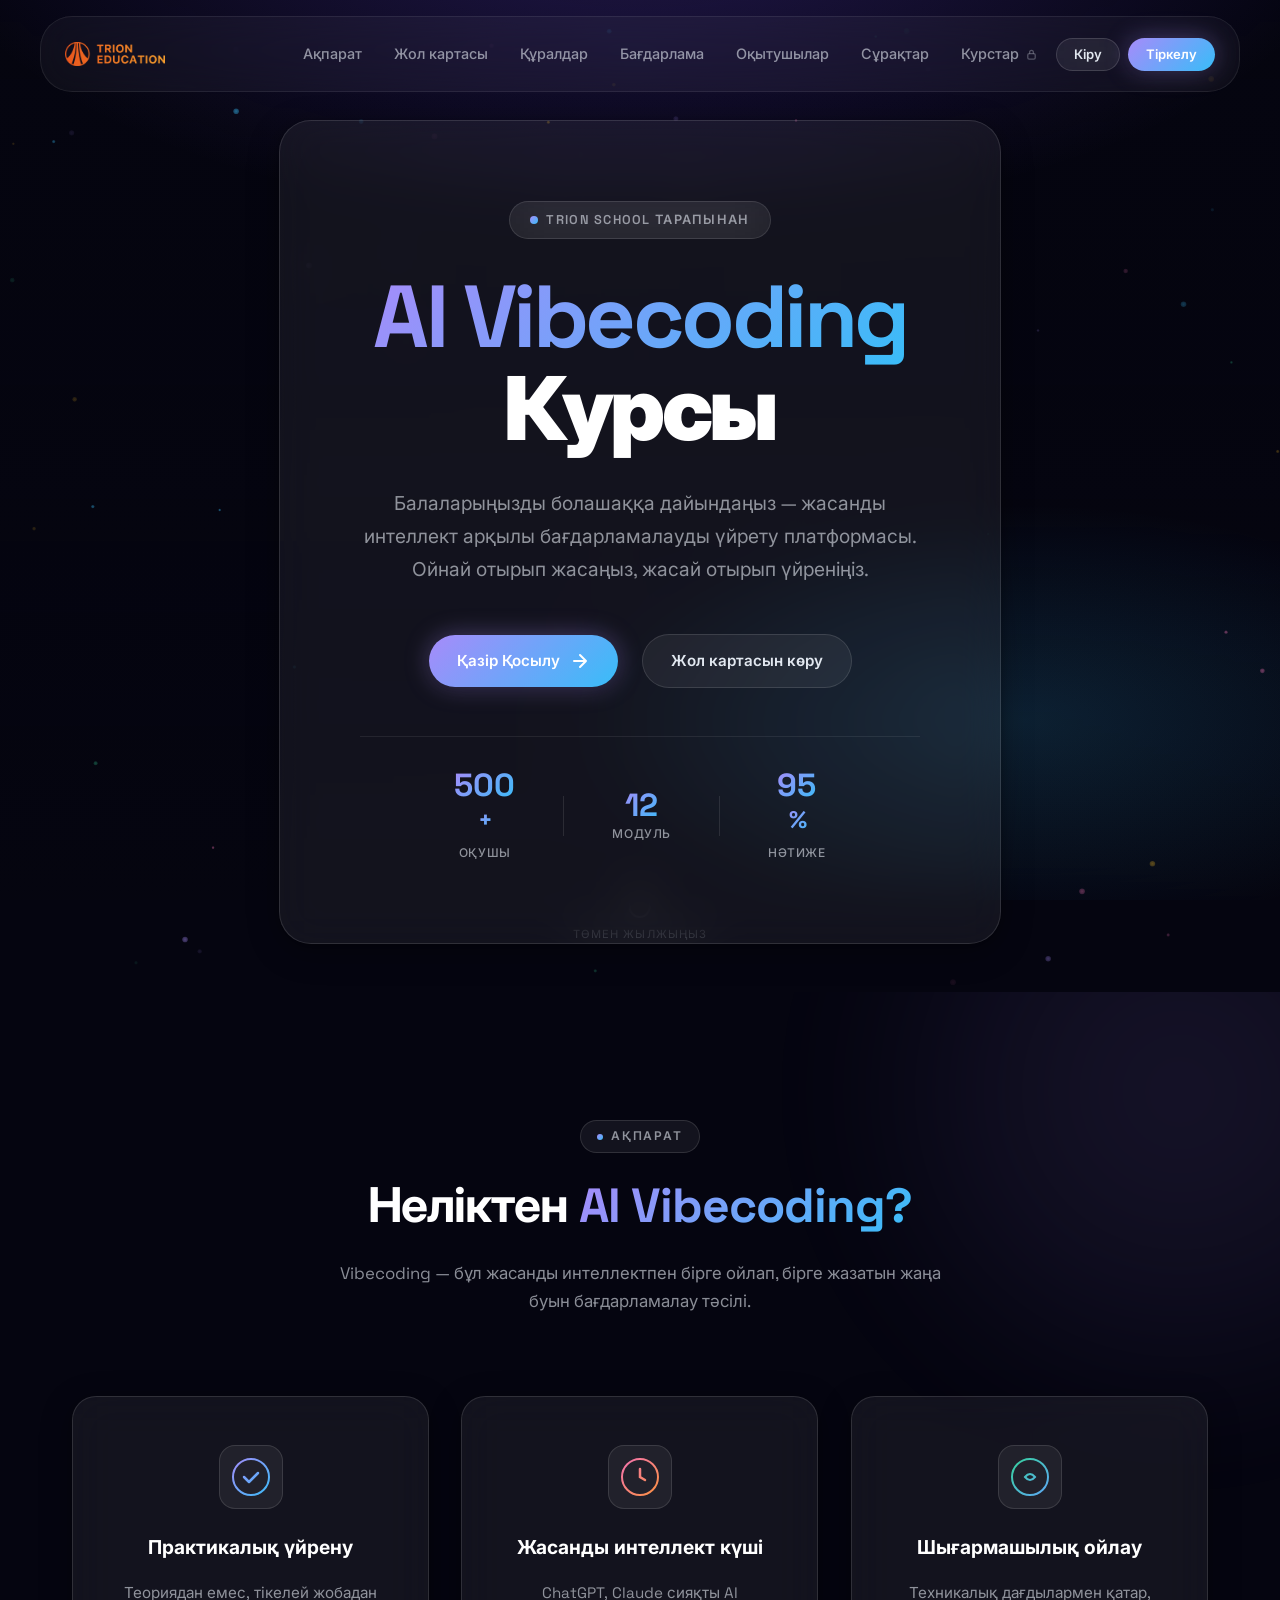
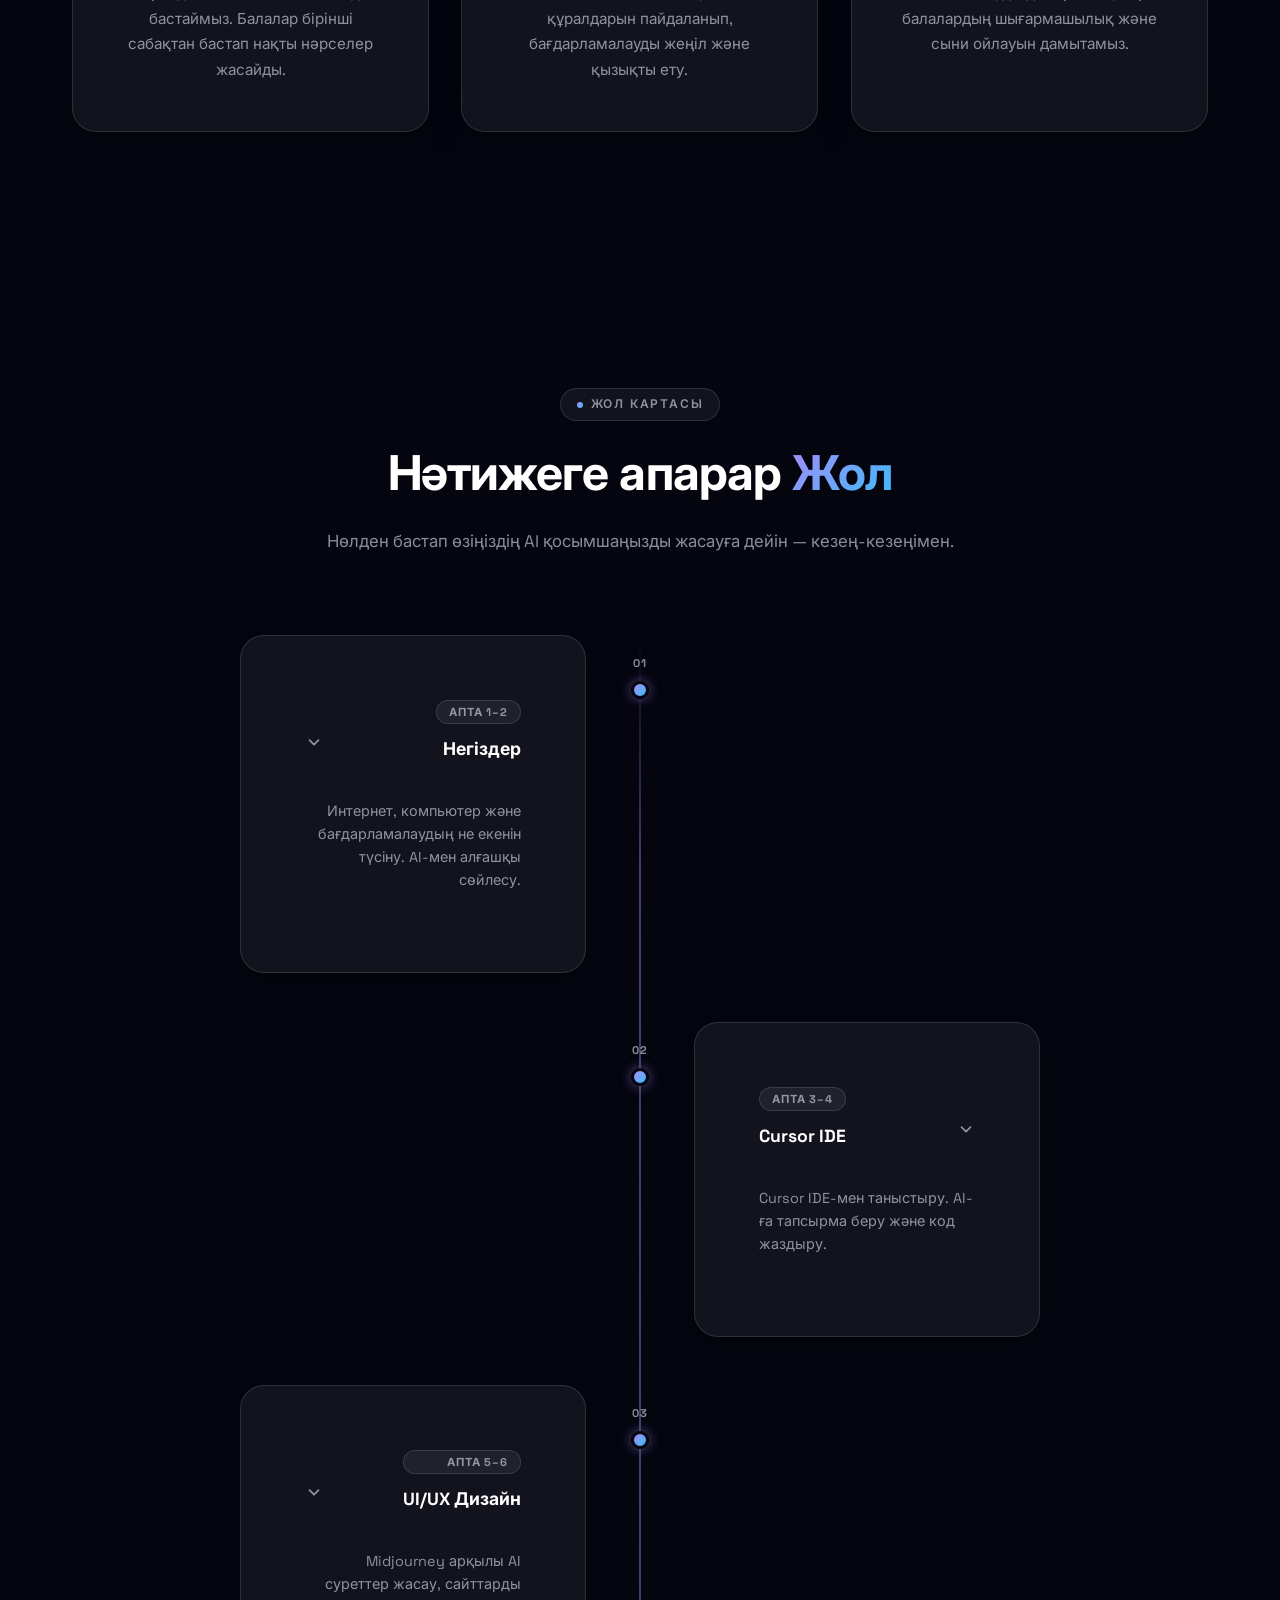
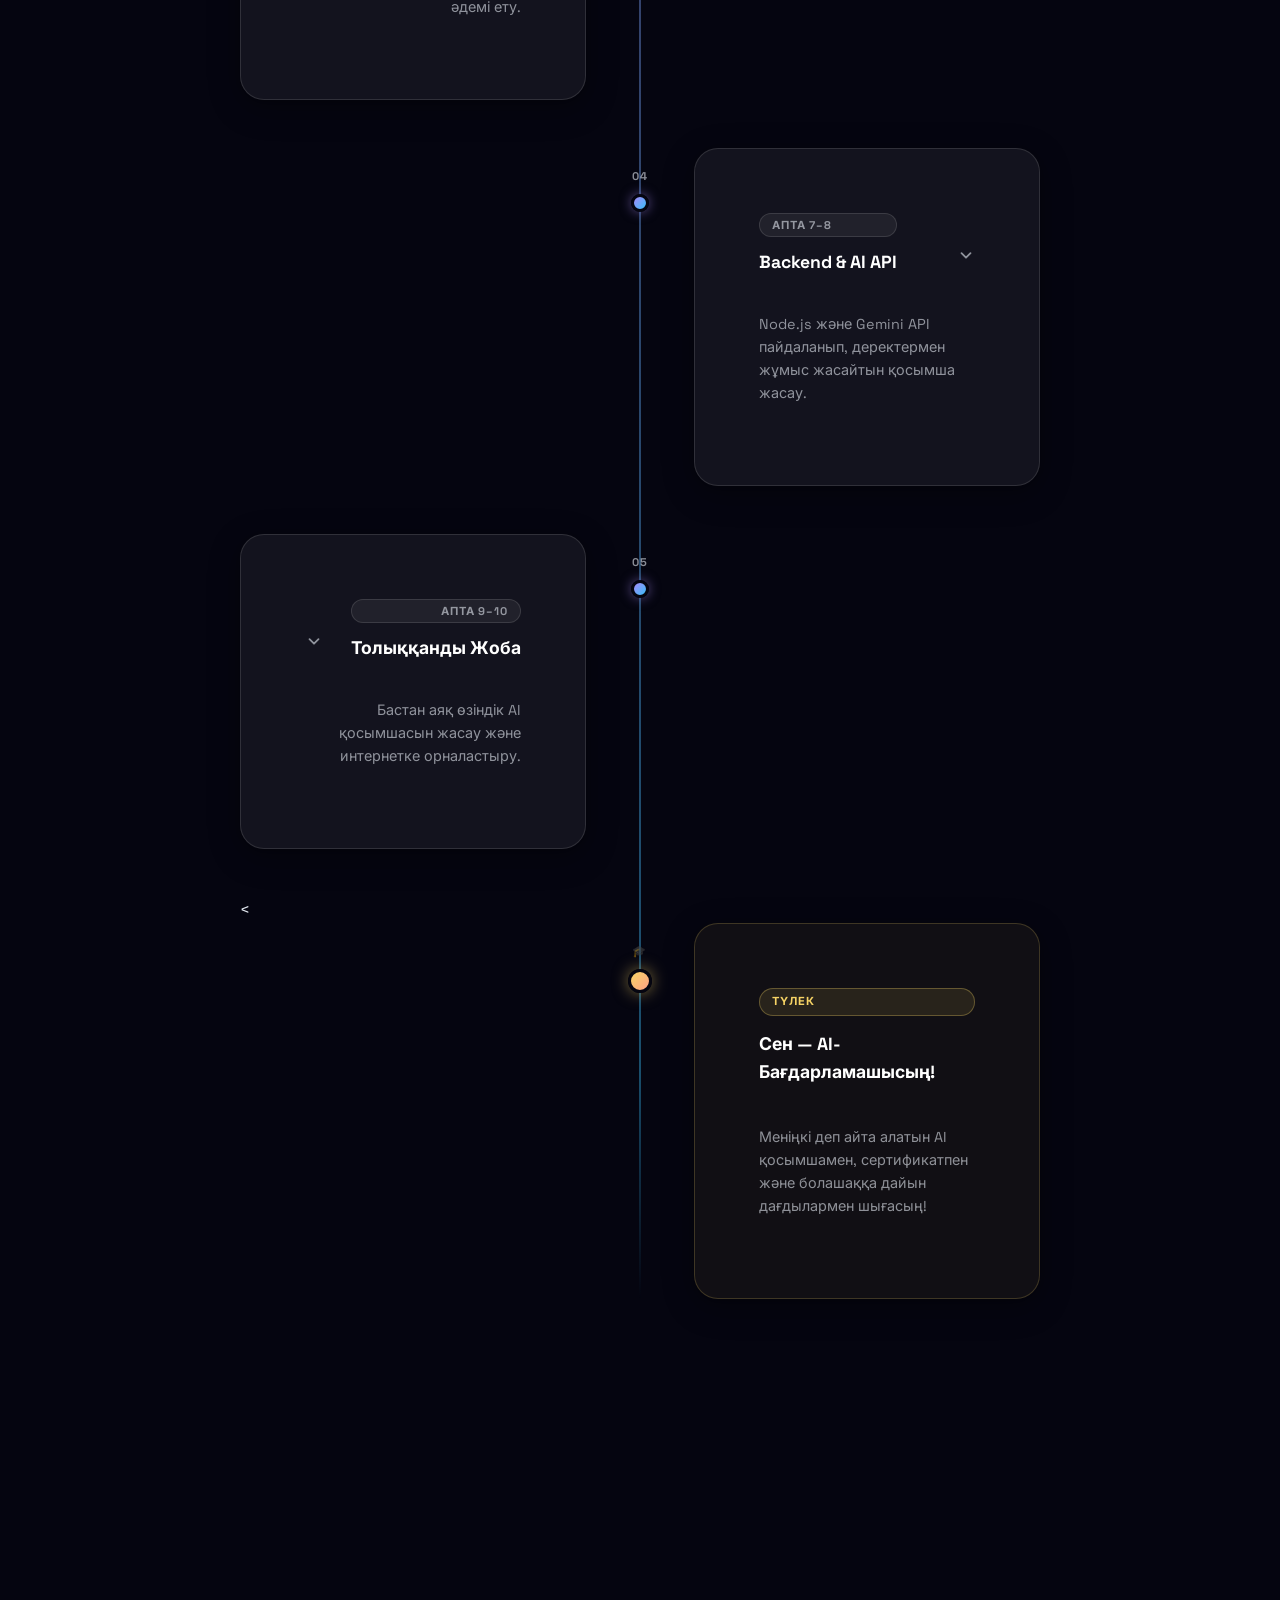
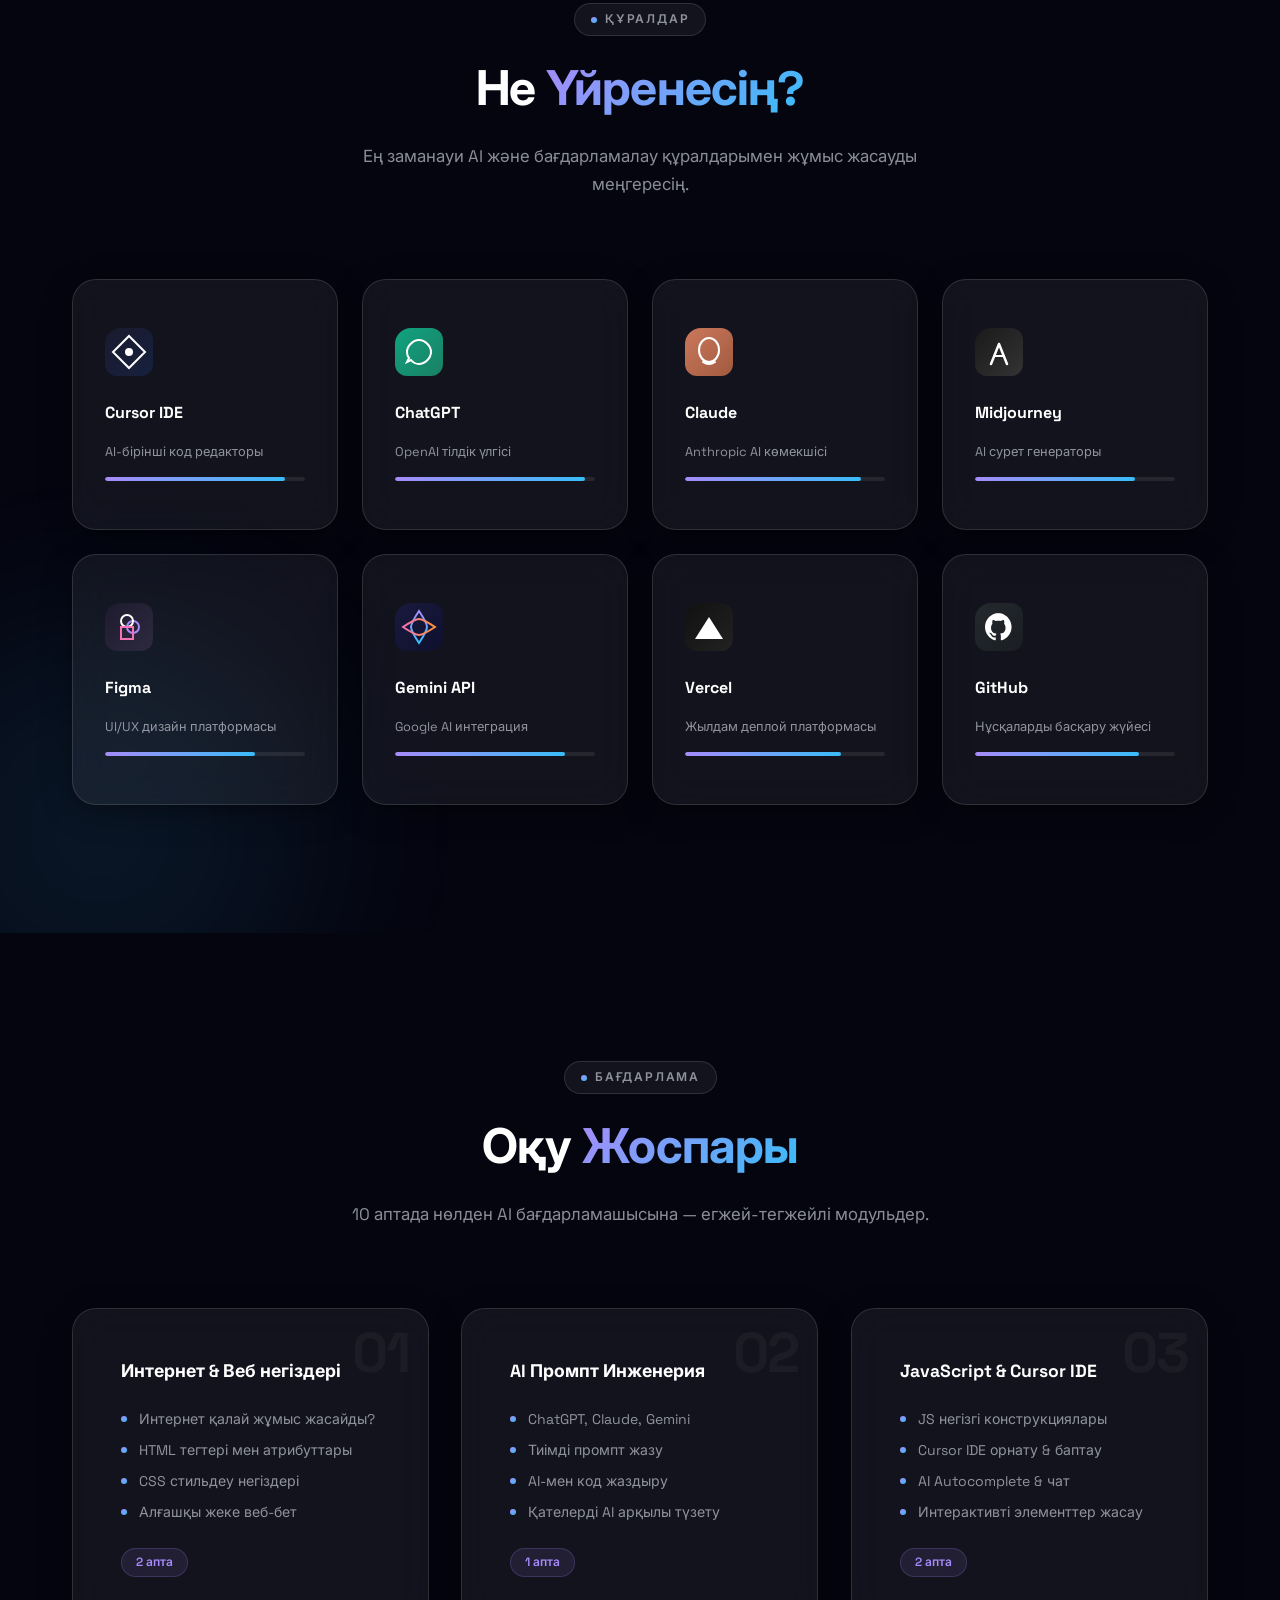
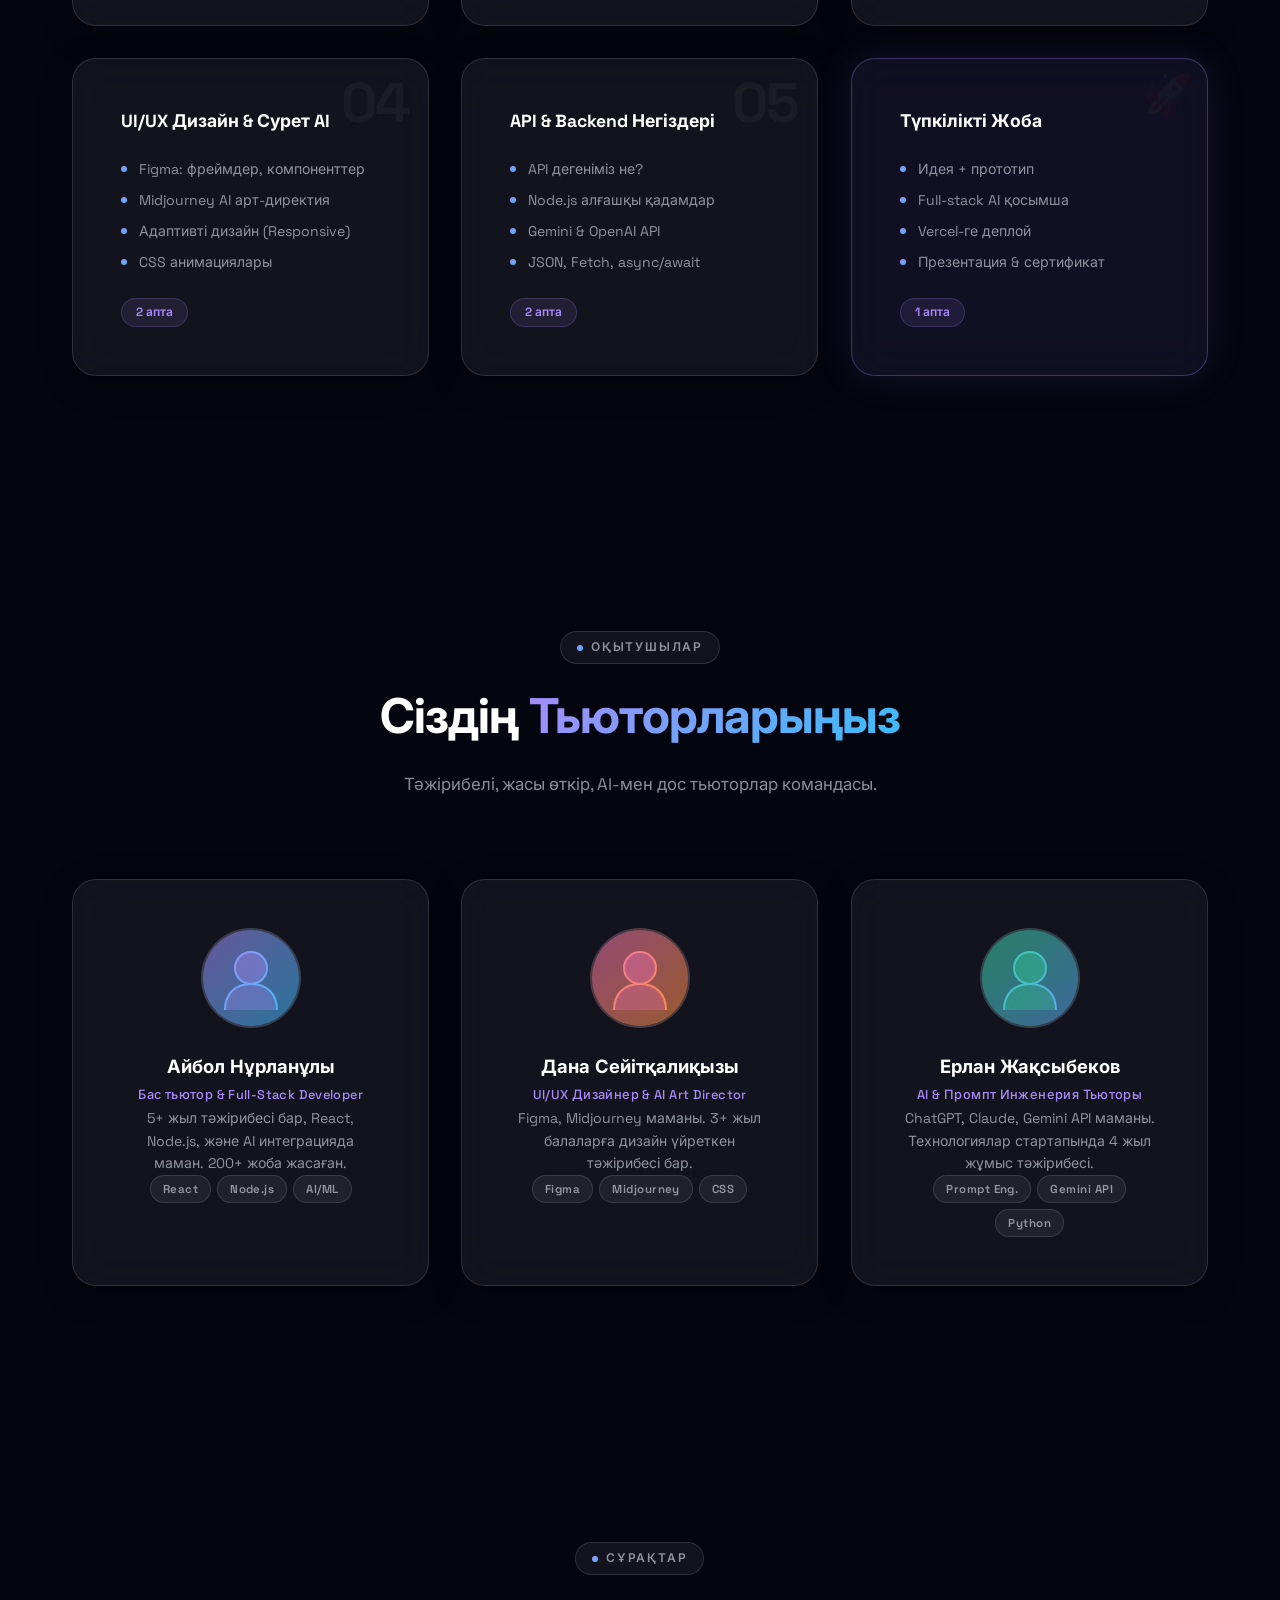
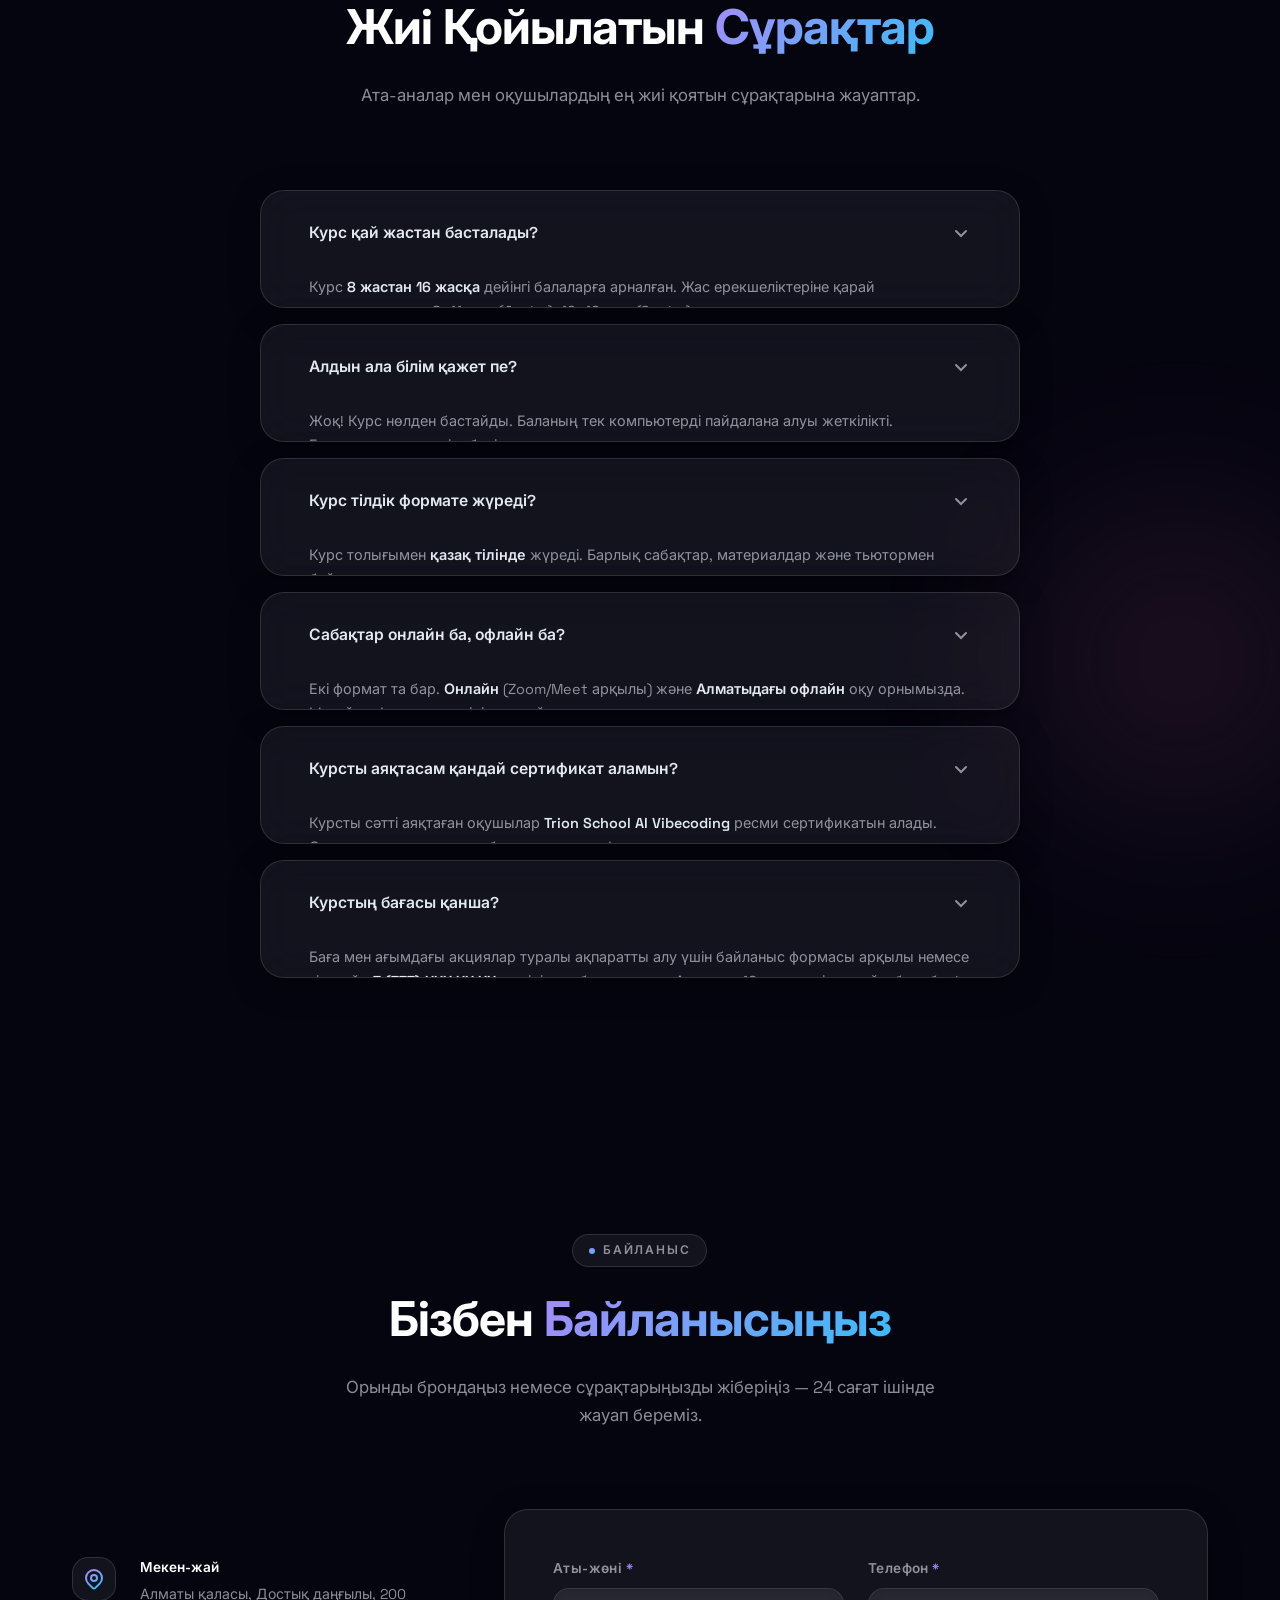
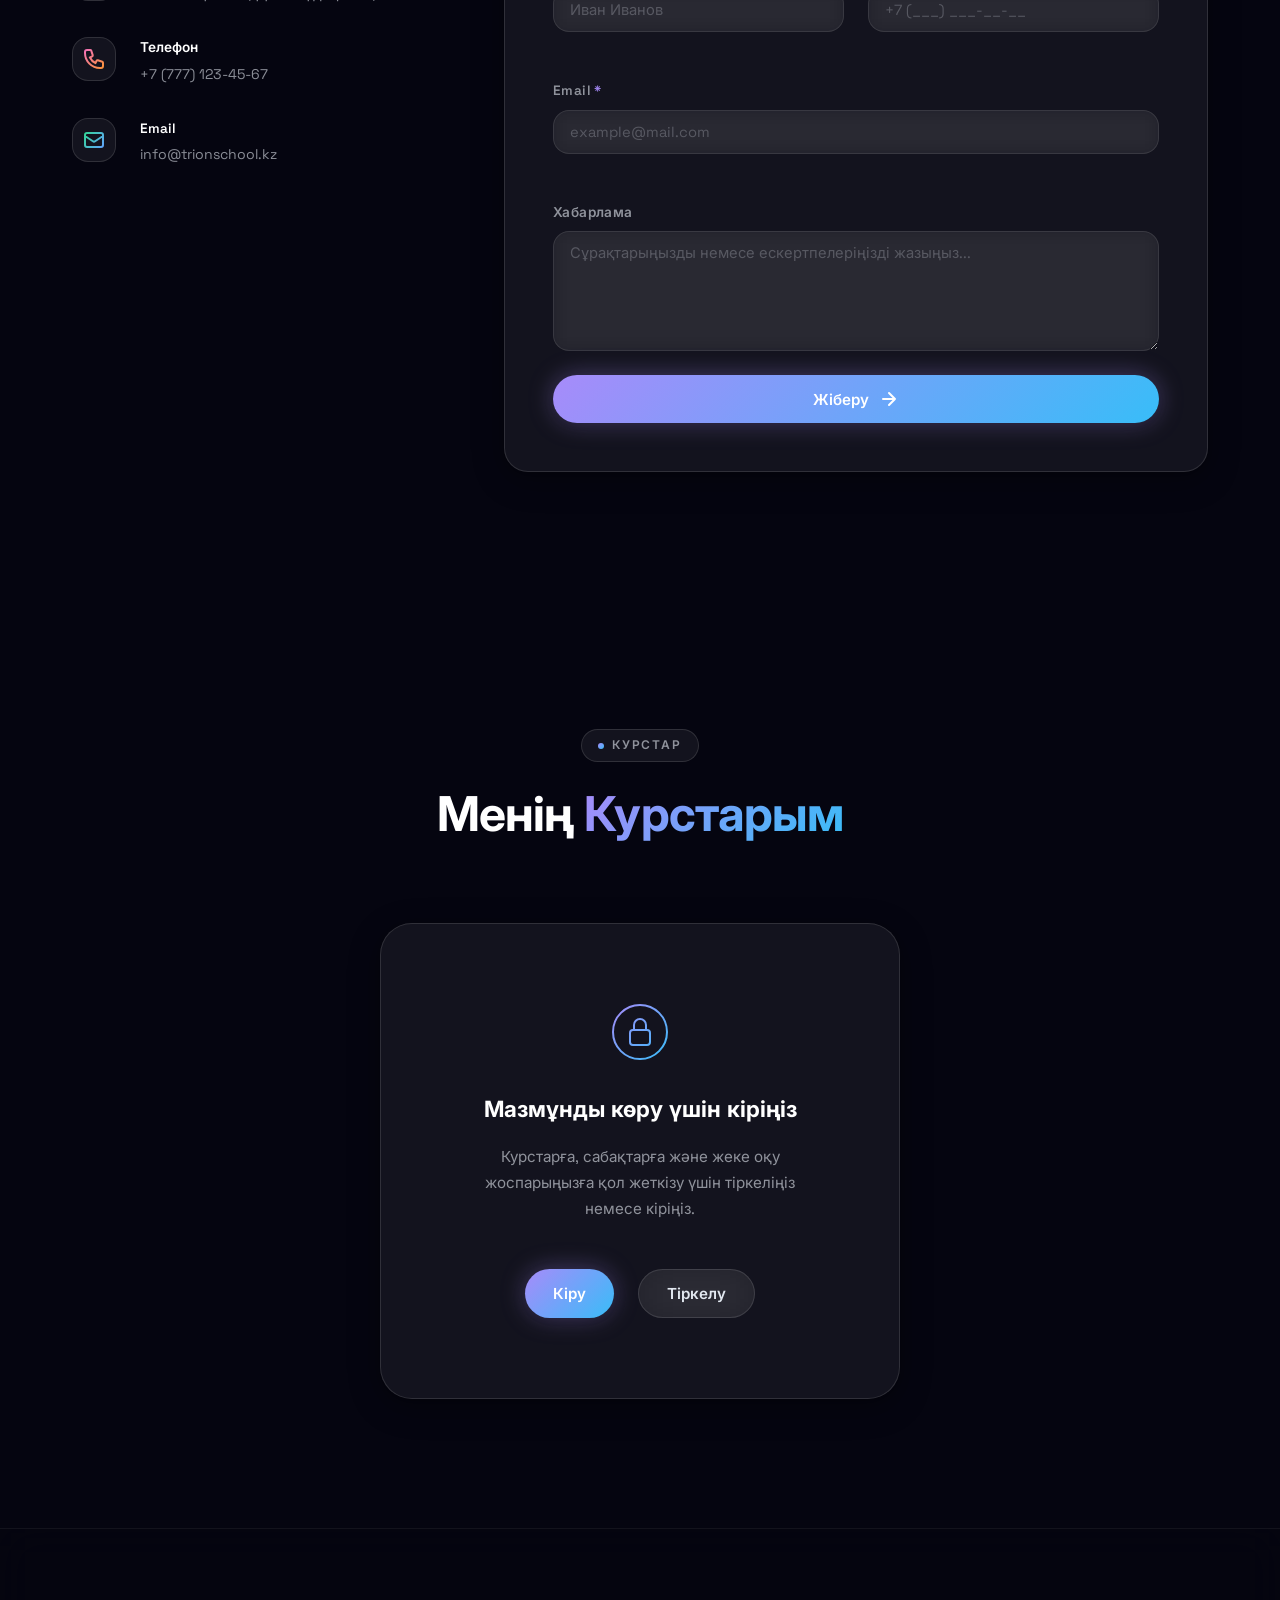
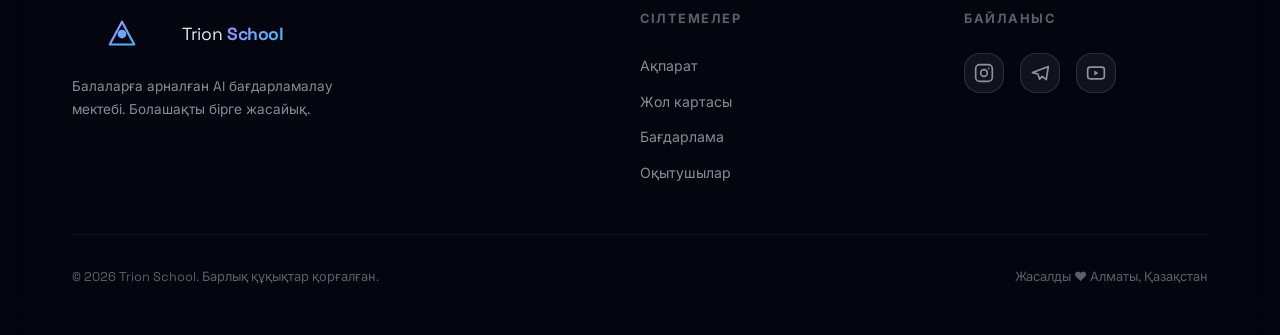
==== commit 415f4908: "first" ====
--- a/index.html
+++ b/index.html
@@ -72,10 +72,37 @@
           <li><a href="#syllabus" class="nav-link">Бағдарлама</a></li>
           <li><a href="#teachers" class="nav-link">Оқытушылар</a></li>
           <li><a href="#faq" class="nav-link">Сұрақтар</a></li>
+          <!-- Protected: Курстар -->
           <li>
-            <a href="#contact" class="nav-link nav-link--cta">
-              <span>Қосылу</span>
-            </a>
+            <button class="nav-link nav-link--courses" id="navCoursesBtn" aria-label="Курстар бөліміне өту">
+              Курстар
+              <svg width="13" height="13" viewBox="0 0 14 14" fill="none" aria-hidden="true" class="courses-lock-icon">
+                <rect x="3" y="6" width="8" height="6" rx="1.5" stroke="currentColor" stroke-width="1.4"/>
+                <path d="M5 6V4.5a2 2 0 1 1 4 0V6" stroke="currentColor" stroke-width="1.4" stroke-linecap="round"/>
+              </svg>
+            </button>
+          </li>
+          <!-- Auth buttons: shown when logged OUT -->
+          <li class="nav-auth-group" id="authButtons">
+            <button class="btn btn--ghost btn--sm" id="btnSignIn">Кіру</button>
+            <button class="btn btn--primary btn--sm liquid-btn" id="btnSignUp">
+              <span class="btn__glow" aria-hidden="true"></span>Тіркелу
+            </button>
+          </li>
+          <!-- User chip: shown when logged IN -->
+          <li class="nav-user-menu" id="userMenu" style="display:none" role="status" aria-live="polite">
+            <div class="user-chip">
+              <div class="user-chip__avatar" aria-hidden="true">
+                <img id="userAvatarImg" src="" alt="" style="display:none" width="28" height="28"/>
+                <span id="userAvatarText">?</span>
+              </div>
+              <span class="user-chip__name" id="userName"></span>
+              <button class="user-chip__signout" id="btnSignOut" aria-label="Жүйеден шығу" title="Шығу">
+                <svg width="15" height="15" viewBox="0 0 16 16" fill="none" aria-hidden="true">
+                  <path d="M6 2H3a1 1 0 0 0-1 1v10a1 1 0 0 0 1 1h3M11 11l3-3-3-3M14 8H6" stroke="currentColor" stroke-width="1.5" stroke-linecap="round" stroke-linejoin="round"/>
+                </svg>
+              </button>
+            </div>
           </li>
         </ul>
       </nav>
@@ -1773,7 +1800,333 @@
           </div>
         </div>
       </section>
+
+      <!-- ═══════════════════════════════════════════
+           COURSES SECTION (Protected)
+      ═══════════════════════════════════════════ -->
+      <section class="section courses-section" id="courses" aria-labelledby="coursesTitle">
+        <div class="container">
+          <div class="section-header reveal">
+            <span class="section-tag">Курстар</span>
+            <h2 class="section-title" id="coursesTitle">Менің <span class="gradient-text">Курстарым</span></h2>
+          </div>
+
+          <!-- LOCKED STATE (not logged in) -->
+          <div class="courses-locked reveal">
+            <div class="courses-locked__card glass-card">
+              <div class="courses-locked__icon" aria-hidden="true">
+                <svg width="56" height="56" viewBox="0 0 56 56" fill="none">
+                  <circle cx="28" cy="28" r="27" stroke="url(#lockGrad)" stroke-width="2"/>
+                  <rect x="18" y="26" width="20" height="15" rx="3" stroke="url(#lockGrad)" stroke-width="2"/>
+                  <path d="M22 26V21a6 6 0 1 1 12 0v5" stroke="url(#lockGrad)" stroke-width="2" stroke-linecap="round"/>
+                  <defs>
+                    <linearGradient id="lockGrad" x1="0" y1="0" x2="56" y2="56" gradientUnits="userSpaceOnUse">
+                      <stop offset="0%" stop-color="#a78bfa"/>
+                      <stop offset="100%" stop-color="#38bdf8"/>
+                    </linearGradient>
+                  </defs>
+                </svg>
+              </div>
+              <h3>Мазмұнды көру үшін кіріңіз</h3>
+              <p>Курстарға, сабақтарға және жеке оқу жоспарыңызға қол жеткізу үшін тіркеліңіз немесе кіріңіз.</p>
+              <div class="courses-locked__actions">
+                <button class="btn btn--primary liquid-btn" id="coursesSignInPrompt">
+                  <span class="btn__glow" aria-hidden="true"></span>
+                  <span>Кіру</span>
+                </button>
+                <button class="btn btn--ghost" id="coursesSignUpPrompt">Тіркелу</button>
+              </div>
+            </div>
+          </div>
+
+          <!-- DASHBOARD STATE (logged in) -->
+          <div class="courses-dashboard" style="display:none">
+            <div class="dashboard-header glass-card">
+              <div class="dashboard-welcome">
+                <div class="dashboard-avatar" aria-hidden="true">🎓</div>
+                <div>
+                  <p class="dashboard-greeting">Қош келдіңіз,</p>
+                  <h3 class="dashboard-welcome-name">Пайдаланушы</h3>
+                </div>
+              </div>
+              <div class="dashboard-stats">
+                <div class="dash-stat">
+                  <span class="dash-stat__num">3</span>
+                  <span class="dash-stat__label">Белсенді курс</span>
+                </div>
+                <div class="dash-stat">
+                  <span class="dash-stat__num">47%</span>
+                  <span class="dash-stat__label">Орташа прогресс</span>
+                </div>
+                <div class="dash-stat">
+                  <span class="dash-stat__num">12</span>
+                  <span class="dash-stat__label">Аяқталған сабақ</span>
+                </div>
+              </div>
+            </div>
+
+            <div class="courses-grid">
+              <!-- Course card 1 -->
+              <article class="course-card glass-card">
+                <div class="course-card__badge course-badge--active">Белсенді</div>
+                <div class="course-card__icon" aria-hidden="true">
+                  <svg width="40" height="40" viewBox="0 0 40 40" fill="none">
+                    <rect width="40" height="40" rx="10" fill="url(#cc1)"/>
+                    <path d="M12 20l6 6 10-10" stroke="white" stroke-width="2.5" stroke-linecap="round" stroke-linejoin="round"/>
+                    <defs><linearGradient id="cc1" x1="0" y1="0" x2="40" y2="40" gradientUnits="userSpaceOnUse"><stop offset="0%" stop-color="#a78bfa"/><stop offset="100%" stop-color="#38bdf8"/></linearGradient></defs>
+                  </svg>
+                </div>
+                <h3 class="course-card__title">HTML &amp; CSS Негіздері</h3>
+                <p class="course-card__desc">Веб-бет жасаудың алғашқы қадамдары</p>
+                <div class="course-card__progress">
+                  <div class="course-progress-bar">
+                    <div class="course-progress-fill" style="width:80%"></div>
+                  </div>
+                  <span class="course-progress-label">80%</span>
+                </div>
+                <button class="btn btn--primary btn--sm liquid-btn course-card__btn">
+                  <span class="btn__glow" aria-hidden="true"></span>Жалғастыру
+                </button>
+              </article>
+
+              <!-- Course card 2 -->
+              <article class="course-card glass-card">
+                <div class="course-card__badge course-badge--active">Белсенді</div>
+                <div class="course-card__icon" aria-hidden="true">
+                  <svg width="40" height="40" viewBox="0 0 40 40" fill="none">
+                    <rect width="40" height="40" rx="10" fill="url(#cc2)"/>
+                    <circle cx="20" cy="20" r="8" stroke="white" stroke-width="2"/>
+                    <path d="M20 16v4l3 3" stroke="white" stroke-width="2" stroke-linecap="round"/>
+                    <defs><linearGradient id="cc2" x1="0" y1="0" x2="40" y2="40" gradientUnits="userSpaceOnUse"><stop offset="0%" stop-color="#f472b6"/><stop offset="100%" stop-color="#fb923c"/></linearGradient></defs>
+                  </svg>
+                </div>
+                <h3 class="course-card__title">AI Промпт Инженерия</h3>
+                <p class="course-card__desc">ChatGPT, Claude және Gemini пайдалану</p>
+                <div class="course-card__progress">
+                  <div class="course-progress-bar">
+                    <div class="course-progress-fill" style="width:45%"></div>
+                  </div>
+                  <span class="course-progress-label">45%</span>
+                </div>
+                <button class="btn btn--primary btn--sm liquid-btn course-card__btn">
+                  <span class="btn__glow" aria-hidden="true"></span>Жалғастыру
+                </button>
+              </article>
+
+              <!-- Course card 3 -->
+              <article class="course-card glass-card">
+                <div class="course-card__badge course-badge--new">Жаңа</div>
+                <div class="course-card__icon" aria-hidden="true">
+                  <svg width="40" height="40" viewBox="0 0 40 40" fill="none">
+                    <rect width="40" height="40" rx="10" fill="url(#cc3)"/>
+                    <path d="M14 28V20a6 6 0 0 1 12 0v8M10 28h20" stroke="white" stroke-width="2" stroke-linecap="round"/>
+                    <defs><linearGradient id="cc3" x1="0" y1="0" x2="40" y2="40" gradientUnits="userSpaceOnUse"><stop offset="0%" stop-color="#34d399"/><stop offset="100%" stop-color="#60a5fa"/></linearGradient></defs>
+                  </svg>
+                </div>
+                <h3 class="course-card__title">JavaScript &amp; Cursor IDE</h3>
+                <p class="course-card__desc">AI-бірінші бағдарламалау ортасы</p>
+                <div class="course-card__progress">
+                  <div class="course-progress-bar">
+                    <div class="course-progress-fill" style="width:15%"></div>
+                  </div>
+                  <span class="course-progress-label">15%</span>
+                </div>
+                <button class="btn btn--ghost btn--sm course-card__btn">Бастау</button>
+              </article>
+
+              <!-- Add course card -->
+              <article class="course-card course-card--add glass-card">
+                <div class="course-card__add-inner">
+                  <div class="course-add-icon" aria-hidden="true">＋</div>
+                  <h3>Жаңа курс қосу</h3>
+                  <p>Каталогтан курс таңдап, оқуды бастаңыз</p>
+                  <button class="btn btn--ghost btn--sm">Каталог</button>
+                </div>
+              </article>
+            </div>
+          </div>
+
+        </div>
+      </section>
+
     </main>
+
+    <!-- ═══════════════════════════════════════════
+         AUTH MODAL
+    ═══════════════════════════════════════════ -->
+    <div
+      class="auth-modal"
+      id="authModal"
+      role="dialog"
+      aria-modal="true"
+      aria-labelledby="authModalTitle"
+      hidden
+    >
+      <!-- Backdrop -->
+      <div class="auth-modal__backdrop" id="authModalBackdrop" aria-hidden="true"></div>
+
+      <!-- Dialog -->
+      <div class="auth-modal__dialog glass-card">
+
+        <!-- Close -->
+        <button class="auth-modal__close" id="authModalClose" aria-label="Жабу">
+          <svg width="20" height="20" viewBox="0 0 20 20" fill="none" aria-hidden="true">
+            <path d="M5 5l10 10M15 5L5 15" stroke="currentColor" stroke-width="2" stroke-linecap="round"/>
+          </svg>
+        </button>
+
+        <!-- Header -->
+        <div class="auth-modal__header">
+          <div class="auth-modal__logo" aria-hidden="true">
+            <svg width="36" height="36" viewBox="0 0 32 32" fill="none">
+              <polygon points="16,2 30,28 2,28" fill="none" stroke="url(#amLogo)" stroke-width="2.5" stroke-linejoin="round"/>
+              <circle cx="16" cy="16" r="5" fill="url(#amLogo)"/>
+              <defs>
+                <linearGradient id="amLogo" x1="0" y1="0" x2="32" y2="32" gradientUnits="userSpaceOnUse">
+                  <stop offset="0%" stop-color="#a78bfa"/>
+                  <stop offset="100%" stop-color="#38bdf8"/>
+                </linearGradient>
+              </defs>
+            </svg>
+          </div>
+          <h2 class="auth-modal__title" id="authModalTitle">Жүйеге кіру</h2>
+          <p class="auth-modal__subtitle" id="authModalSubtitle">Trion School — AI Vibecoding</p>
+        </div>
+
+        <!-- Tabs -->
+        <div class="auth-tabs" role="tablist" aria-label="Аутентификация режимі">
+          <button
+            class="auth-tab active"
+            data-tab="signin"
+            role="tab"
+            aria-selected="true"
+            aria-controls="signInForm"
+          >Кіру</button>
+          <button
+            class="auth-tab"
+            data-tab="signup"
+            role="tab"
+            aria-selected="false"
+            aria-controls="signUpForm"
+          >Тіркелу</button>
+        </div>
+
+        <!-- Google Sign-In -->
+        <button class="btn-google" id="btnGoogle" type="button">
+          <svg width="18" height="18" viewBox="0 0 24 24" aria-hidden="true">
+            <path d="M22.56 12.25c0-.78-.07-1.53-.2-2.25H12v4.26h5.92c-.26 1.37-1.04 2.53-2.21 3.31v2.77h3.57c2.08-1.92 3.28-4.74 3.28-8.09z" fill="#4285F4"/>
+            <path d="M12 23c2.97 0 5.46-.98 7.28-2.66l-3.57-2.77c-.98.66-2.23 1.06-3.71 1.06-2.86 0-5.29-1.93-6.16-4.53H2.18v2.84C3.99 20.53 7.7 23 12 23z" fill="#34A853"/>
+            <path d="M5.84 14.09c-.22-.66-.35-1.36-.35-2.09s.13-1.43.35-2.09V7.07H2.18C1.43 8.55 1 10.22 1 12s.43 3.45 1.18 4.93l3.66-2.84z" fill="#FBBC05"/>
+            <path d="M12 5.38c1.62 0 3.06.56 4.21 1.64l3.15-3.15C17.45 2.09 14.97 1 12 1 7.7 1 3.99 3.47 2.18 7.07l3.66 2.84c.87-2.6 3.3-4.53 6.16-4.53z" fill="#EA4335"/>
+          </svg>
+          Google арқылы кіру
+        </button>
+
+        <div class="auth-divider" aria-hidden="true"><span>немесе</span></div>
+
+        <!-- Sign In Form -->
+        <form id="signInForm" class="auth-form" novalidate>
+          <div class="form-group">
+            <label for="siEmail" class="form-label">Email</label>
+            <input
+              type="email"
+              id="siEmail"
+              name="siEmail"
+              class="form-input glass-input"
+              placeholder="email@example.com"
+              required
+              autocomplete="email"
+            />
+          </div>
+          <div class="form-group">
+            <label for="siPassword" class="form-label">Құпиясөз</label>
+            <div class="input-password-wrapper">
+              <input
+                type="password"
+                id="siPassword"
+                name="siPassword"
+                class="form-input glass-input"
+                placeholder="••••••••"
+                required
+                autocomplete="current-password"
+              />
+              <button type="button" class="toggle-password" aria-label="Құпиясөзді көрсету/жасыру" data-target="siPassword">
+                <svg width="18" height="18" viewBox="0 0 24 24" fill="none" aria-hidden="true"><path d="M1 12s4-8 11-8 11 8 11 8-4 8-11 8-11-8-11-8z" stroke="currentColor" stroke-width="1.8"/><circle cx="12" cy="12" r="3" stroke="currentColor" stroke-width="1.8"/></svg>
+              </button>
+            </div>
+          </div>
+          <p class="auth-error" id="signInError" role="alert" aria-live="polite"></p>
+          <button type="submit" class="btn btn--primary btn--full liquid-btn">
+            <span class="btn__glow" aria-hidden="true"></span>
+            <span id="signInBtnText">Кіру</span>
+          </button>
+        </form>
+
+        <!-- Sign Up Form -->
+        <form id="signUpForm" class="auth-form" novalidate hidden>
+          <div class="form-group">
+            <label for="suName" class="form-label">Аты-жөні <span aria-hidden="true">*</span></label>
+            <input
+              type="text"
+              id="suName"
+              name="suName"
+              class="form-input glass-input"
+              placeholder="Айбол Нұрланұлы"
+              required
+              autocomplete="name"
+            />
+          </div>
+          <div class="form-group">
+            <label for="suEmail" class="form-label">Email <span aria-hidden="true">*</span></label>
+            <input
+              type="email"
+              id="suEmail"
+              name="suEmail"
+              class="form-input glass-input"
+              placeholder="email@example.com"
+              required
+              autocomplete="email"
+            />
+          </div>
+          <div class="form-group">
+            <label for="suPassword" class="form-label">Құпиясөз <span aria-hidden="true">*</span></label>
+            <div class="input-password-wrapper">
+              <input
+                type="password"
+                id="suPassword"
+                name="suPassword"
+                class="form-input glass-input"
+                placeholder="Кем дегенде 6 таңба"
+                required
+                minlength="6"
+                autocomplete="new-password"
+              />
+              <button type="button" class="toggle-password" aria-label="Құпиясөзді көрсету/жасыру" data-target="suPassword">
+                <svg width="18" height="18" viewBox="0 0 24 24" fill="none" aria-hidden="true"><path d="M1 12s4-8 11-8 11 8 11 8-4 8-11 8-11-8-11-8z" stroke="currentColor" stroke-width="1.8"/><circle cx="12" cy="12" r="3" stroke="currentColor" stroke-width="1.8"/></svg>
+              </button>
+            </div>
+          </div>
+          <div class="form-group">
+            <label for="suPasswordConfirm" class="form-label">Құпиясөзді растау <span aria-hidden="true">*</span></label>
+            <input
+              type="password"
+              id="suPasswordConfirm"
+              name="suPasswordConfirm"
+              class="form-input glass-input"
+              placeholder="••••••••"
+              required
+              autocomplete="new-password"
+            />
+          </div>
+          <p class="auth-error" id="signUpError" role="alert" aria-live="polite"></p>
+          <button type="submit" class="btn btn--primary btn--full liquid-btn">
+            <span class="btn__glow" aria-hidden="true"></span>
+            <span id="signUpBtnText">Тіркелу</span>
+          </button>
+        </form>
+
+      </div><!-- /.auth-modal__dialog -->
+    </div><!-- /#authModal -->
 
     <!-- ═══════════════════════════════════════════
        FOOTER
@@ -1883,9 +2236,23 @@
     </footer>
 
     <!-- Scripts -->
+    <!-- Firebase Auth module (must be type=module) -->
+    <script type="module" src="js/auth.js"></script>
+    <!-- Inline password-toggle (no module needed) -->
+    <script>
+      document.addEventListener('click', (e) => {
+        const btn = e.target.closest('.toggle-password');
+        if (!btn) return;
+        const input = document.getElementById(btn.dataset.target);
+        if (!input) return;
+        const isText = input.type === 'text';
+        input.type = isText ? 'password' : 'text';
+        btn.setAttribute('aria-label', isText ? 'Құпиясөзді көрсету' : 'Құпиясөзді жасыру');
+      });
+    </script>
     <script src="js/main.js" defer></script>
-    <script src="js/roadmap.js" defer></script>
     <script src="js/particles.js" defer></script>
     <script src="js/animations.js" defer></script>
   </body>
 </html>
+
--- a/css/styles.css
+++ b/css/styles.css
@@ -1811,3 +1811,713 @@
   }
 }
 
+
+/* ════════════════════════════════════════════════════════
+   NEW: NAVBAR AUTH BUTTONS & КУРСТАР
+════════════════════════════════════════════════════════ */
+
+/* Small button variant for the nav */
+.btn--sm {
+  font-size: 0.82rem;
+  padding: 8px 18px;
+  border-radius: var(--radius-full);
+}
+
+.btn--ghost.btn--sm {
+  padding: 7px 17px;
+  border: 1px solid rgba(255, 255, 255, 0.14);
+}
+
+/* Auth button group (Sign In + Sign Up side by side) */
+.nav-auth-group {
+  display: flex;
+  align-items: center;
+  gap: 8px;
+}
+
+/* Курстар protected nav button */
+.nav-link--courses {
+  display: inline-flex;
+  align-items: center;
+  gap: 6px;
+  background: none;
+  border: none;
+  font-family: var(--font-primary);
+  cursor: pointer;
+  /* inherits .nav-link styles via class */
+}
+
+.courses-lock-icon {
+  opacity: 0.5;
+  flex-shrink: 0;
+  transition: opacity var(--transition-fast);
+}
+
+.nav-link--courses:hover .courses-lock-icon {
+  opacity: 1;
+  color: #a78bfa;
+}
+
+/* ─── User chip (logged-in state) ────────────────────── */
+.nav-user-menu {
+  list-style: none;
+}
+
+.user-chip {
+  display: flex;
+  align-items: center;
+  gap: 8px;
+  background: var(--glass-bg);
+  backdrop-filter: var(--glass-blur);
+  -webkit-backdrop-filter: var(--glass-blur);
+  border: var(--glass-border);
+  border-radius: var(--radius-full);
+  padding: 5px 14px 5px 5px;
+  transition:
+    border-color var(--transition-fast),
+    background var(--transition-fast);
+}
+
+.user-chip:hover {
+  border-color: rgba(167, 139, 250, 0.3);
+  background: var(--glass-bg-strong);
+}
+
+.user-chip__avatar {
+  width: 30px;
+  height: 30px;
+  border-radius: 50%;
+  background: var(--grad-primary);
+  display: flex;
+  align-items: center;
+  justify-content: center;
+  font-size: 0.75rem;
+  font-weight: 700;
+  color: #fff;
+  flex-shrink: 0;
+  overflow: hidden;
+}
+
+.user-chip__avatar img {
+  width: 100%;
+  height: 100%;
+  object-fit: cover;
+  border-radius: 50%;
+}
+
+.user-chip__name {
+  font-size: 0.82rem;
+  font-weight: 600;
+  color: var(--color-text);
+  max-width: 120px;
+  white-space: nowrap;
+  overflow: hidden;
+  text-overflow: ellipsis;
+}
+
+.user-chip__signout {
+  display: flex;
+  align-items: center;
+  justify-content: center;
+  width: 24px;
+  height: 24px;
+  border-radius: 50%;
+  background: none;
+  border: none;
+  color: var(--color-text-muted);
+  cursor: pointer;
+  transition:
+    color var(--transition-fast),
+    background var(--transition-fast);
+  padding: 0;
+}
+
+.user-chip__signout:hover {
+  color: #f87171;
+  background: rgba(248, 113, 113, 0.1);
+}
+
+/* ════════════════════════════════════════════════════════
+   NEW: AUTH MODAL
+════════════════════════════════════════════════════════ */
+.auth-modal {
+  position: fixed;
+  inset: 0;
+  z-index: 9000;
+  display: flex;
+  align-items: center;
+  justify-content: center;
+  padding: var(--spacing-md);
+}
+
+.auth-modal[hidden] {
+  display: none;
+}
+
+/* Backdrop */
+.auth-modal__backdrop {
+  position: absolute;
+  inset: 0;
+  background: rgba(5, 5, 16, 0.75);
+  backdrop-filter: blur(6px);
+  -webkit-backdrop-filter: blur(6px);
+  opacity: 0;
+  transition: opacity var(--transition-slow);
+}
+
+.auth-modal.is-visible .auth-modal__backdrop {
+  opacity: 1;
+}
+
+/* Dialog box */
+.auth-modal__dialog {
+  position: relative;
+  z-index: 1;
+  width: 100%;
+  max-width: 440px;
+  padding: var(--spacing-xl);
+  border-radius: var(--radius-xl);
+  max-height: 92dvh;
+  overflow-y: auto;
+  overflow-x: hidden;
+  transform: translateY(24px) scale(0.97);
+  opacity: 0;
+  transition:
+    transform var(--transition-spring),
+    opacity var(--transition-slow);
+}
+
+/* Custom scrollbar inside dialog */
+.auth-modal__dialog::-webkit-scrollbar { width: 4px; }
+.auth-modal__dialog::-webkit-scrollbar-track { background: transparent; }
+.auth-modal__dialog::-webkit-scrollbar-thumb {
+  background: rgba(255,255,255,0.1);
+  border-radius: 2px;
+}
+
+.auth-modal.is-visible .auth-modal__dialog {
+  transform: translateY(0) scale(1);
+  opacity: 1;
+}
+
+/* Close button */
+.auth-modal__close {
+  position: absolute;
+  top: 16px;
+  right: 16px;
+  width: 36px;
+  height: 36px;
+  display: flex;
+  align-items: center;
+  justify-content: center;
+  background: var(--glass-bg);
+  border: var(--glass-border);
+  border-radius: 50%;
+  color: var(--color-text-muted);
+  cursor: pointer;
+  transition:
+    color var(--transition-fast),
+    background var(--transition-fast),
+    transform var(--transition-spring);
+}
+
+.auth-modal__close:hover {
+  color: #fff;
+  background: var(--glass-bg-strong);
+  transform: scale(1.1) rotate(90deg);
+}
+
+/* Modal header */
+.auth-modal__header {
+  text-align: center;
+  margin-bottom: var(--spacing-lg);
+}
+
+.auth-modal__logo {
+  display: flex;
+  justify-content: center;
+  margin-bottom: var(--spacing-sm);
+}
+
+.auth-modal__title {
+  font-size: 1.5rem;
+  font-weight: 800;
+  color: #fff;
+  letter-spacing: -0.02em;
+  margin-bottom: 6px;
+}
+
+.auth-modal__subtitle {
+  font-size: 0.85rem;
+  color: var(--color-text-muted);
+}
+
+/* Tab switcher */
+.auth-tabs {
+  display: flex;
+  background: rgba(255, 255, 255, 0.04);
+  border: var(--glass-border);
+  border-radius: var(--radius-md);
+  padding: 4px;
+  margin-bottom: var(--spacing-lg);
+  gap: 4px;
+}
+
+.auth-tab {
+  flex: 1;
+  padding: 9px;
+  border: none;
+  border-radius: calc(var(--radius-md) - 2px);
+  font-family: var(--font-primary);
+  font-size: 0.88rem;
+  font-weight: 600;
+  color: var(--color-text-muted);
+  background: none;
+  cursor: pointer;
+  transition:
+    color var(--transition-fast),
+    background var(--transition-fast),
+    box-shadow var(--transition-fast);
+}
+
+.auth-tab.active {
+  background: rgba(255, 255, 255, 0.08);
+  color: #fff;
+  box-shadow: 0 2px 8px rgba(0, 0, 0, 0.2);
+}
+
+/* Google sign-in button */
+.btn-google {
+  width: 100%;
+  display: flex;
+  align-items: center;
+  justify-content: center;
+  gap: 10px;
+  padding: 11px 20px;
+  background: rgba(255, 255, 255, 0.06);
+  border: 1px solid rgba(255, 255, 255, 0.12);
+  border-radius: var(--radius-md);
+  color: var(--color-text);
+  font-family: var(--font-primary);
+  font-size: 0.9rem;
+  font-weight: 600;
+  cursor: pointer;
+  transition:
+    background var(--transition-fast),
+    border-color var(--transition-fast),
+    transform var(--transition-spring);
+  margin-bottom: var(--spacing-md);
+}
+
+.btn-google:hover {
+  background: rgba(255, 255, 255, 0.1);
+  border-color: rgba(255, 255, 255, 0.22);
+  transform: translateY(-2px);
+}
+
+.btn-google:active {
+  transform: scale(0.97);
+}
+
+.btn-google:disabled {
+  opacity: 0.5;
+  cursor: not-allowed;
+  transform: none;
+}
+
+/* Divider "немесе" */
+.auth-divider {
+  display: flex;
+  align-items: center;
+  gap: var(--spacing-sm);
+  margin-bottom: var(--spacing-md);
+  color: var(--color-text-dim);
+  font-size: 0.78rem;
+}
+
+.auth-divider::before,
+.auth-divider::after {
+  content: '';
+  flex: 1;
+  height: 1px;
+  background: rgba(255, 255, 255, 0.08);
+}
+
+/* Auth forms */
+.auth-form {
+  display: flex;
+  flex-direction: column;
+  gap: 0;
+}
+
+.auth-form .form-group {
+  margin-bottom: var(--spacing-md);
+}
+
+/* Auth error message */
+.auth-error {
+  font-size: 0.82rem;
+  color: #f87171;
+  margin-bottom: var(--spacing-sm);
+  min-height: 18px;
+  line-height: 1.4;
+  display: block;
+}
+
+/* Password input wrapper */
+.input-password-wrapper {
+  position: relative;
+}
+
+.input-password-wrapper .form-input {
+  padding-right: 44px;
+}
+
+.toggle-password {
+  position: absolute;
+  right: 12px;
+  top: 50%;
+  transform: translateY(-50%);
+  background: none;
+  border: none;
+  color: var(--color-text-muted);
+  cursor: pointer;
+  display: flex;
+  padding: 4px;
+  border-radius: var(--radius-sm);
+  transition: color var(--transition-fast);
+}
+
+.toggle-password:hover {
+  color: var(--color-text);
+}
+
+/* ════════════════════════════════════════════════════════
+   NEW: COURSES SECTION
+════════════════════════════════════════════════════════ */
+.courses-section {
+  padding-block: var(--spacing-3xl);
+}
+
+/* ── Locked state ─────────────────────────────────────── */
+.courses-locked {
+  display: flex;
+  justify-content: center;
+}
+
+.courses-locked__card {
+  max-width: 520px;
+  width: 100%;
+  padding: var(--spacing-2xl);
+  text-align: center;
+  border-radius: var(--radius-xl);
+}
+
+.courses-locked__icon {
+  display: flex;
+  justify-content: center;
+  margin-bottom: var(--spacing-lg);
+}
+
+.courses-locked__card h3 {
+  font-size: 1.4rem;
+  font-weight: 700;
+  color: #fff;
+  margin-bottom: var(--spacing-sm);
+}
+
+.courses-locked__card p {
+  font-size: 0.95rem;
+  color: var(--color-text-muted);
+  line-height: 1.7;
+  margin-bottom: var(--spacing-xl);
+}
+
+.courses-locked__actions {
+  display: flex;
+  justify-content: center;
+  gap: var(--spacing-md);
+  flex-wrap: wrap;
+}
+
+/* ── Dashboard header ─────────────────────────────────── */
+.dashboard-header {
+  display: flex;
+  align-items: center;
+  justify-content: space-between;
+  flex-wrap: wrap;
+  gap: var(--spacing-lg);
+  padding: var(--spacing-xl);
+  margin-bottom: var(--spacing-xl);
+  border-radius: var(--radius-xl);
+}
+
+.dashboard-welcome {
+  display: flex;
+  align-items: center;
+  gap: var(--spacing-md);
+}
+
+.dashboard-avatar {
+  font-size: 2.5rem;
+  line-height: 1;
+}
+
+.dashboard-greeting {
+  font-size: 0.82rem;
+  color: var(--color-text-muted);
+  margin-bottom: 2px;
+}
+
+.dashboard-welcome-name {
+  font-size: 1.3rem;
+  font-weight: 700;
+  color: #fff;
+}
+
+.dashboard-stats {
+  display: flex;
+  gap: var(--spacing-xl);
+  flex-wrap: wrap;
+}
+
+.dash-stat {
+  display: flex;
+  flex-direction: column;
+  align-items: center;
+  gap: 2px;
+}
+
+.dash-stat__num {
+  font-size: 1.6rem;
+  font-weight: 800;
+  background: var(--grad-primary);
+  -webkit-background-clip: text;
+  background-clip: text;
+  -webkit-text-fill-color: transparent;
+  line-height: 1;
+}
+
+.dash-stat__label {
+  font-size: 0.7rem;
+  color: var(--color-text-muted);
+  text-transform: uppercase;
+  letter-spacing: 0.08em;
+  font-weight: 500;
+  white-space: nowrap;
+}
+
+/* ── Course cards grid ────────────────────────────────── */
+.courses-grid {
+  display: grid;
+  grid-template-columns: repeat(auto-fill, minmax(260px, 1fr));
+  gap: var(--spacing-lg);
+}
+
+.course-card {
+  position: relative;
+  padding: var(--spacing-xl);
+  display: flex;
+  flex-direction: column;
+  gap: var(--spacing-sm);
+  border-radius: var(--radius-lg);
+}
+
+.course-card__badge {
+  position: absolute;
+  top: 16px;
+  right: 16px;
+  font-size: 0.68rem;
+  font-weight: 700;
+  letter-spacing: 0.08em;
+  text-transform: uppercase;
+  padding: 4px 10px;
+  border-radius: var(--radius-full);
+}
+
+.course-badge--active {
+  background: rgba(52, 211, 153, 0.12);
+  border: 1px solid rgba(52, 211, 153, 0.3);
+  color: #34d399;
+}
+
+.course-badge--new {
+  background: rgba(167, 139, 250, 0.12);
+  border: 1px solid rgba(167, 139, 250, 0.3);
+  color: #a78bfa;
+}
+
+.course-card__icon {
+  width: 48px;
+  height: 48px;
+  border-radius: var(--radius-md);
+  overflow: hidden;
+  flex-shrink: 0;
+  transition: transform var(--transition-spring);
+}
+
+.course-card:hover .course-card__icon {
+  transform: scale(1.1) rotate(-4deg);
+}
+
+.course-card__title {
+  font-size: 1rem;
+  font-weight: 700;
+  color: #fff;
+  padding-right: 60px; /* clear badge */
+}
+
+.course-card__desc {
+  font-size: 0.82rem;
+  color: var(--color-text-muted);
+  line-height: 1.5;
+  flex: 1;
+}
+
+/* Progress bar */
+.course-card__progress {
+  display: flex;
+  align-items: center;
+  gap: var(--spacing-sm);
+}
+
+.course-progress-bar {
+  flex: 1;
+  height: 5px;
+  background: rgba(255, 255, 255, 0.07);
+  border-radius: 3px;
+  overflow: hidden;
+}
+
+.course-progress-fill {
+  height: 100%;
+  background: var(--grad-primary);
+  border-radius: 3px;
+  transition: width 1s cubic-bezier(0.4, 0, 0.2, 1);
+}
+
+.course-progress-label {
+  font-size: 0.72rem;
+  font-weight: 700;
+  color: var(--color-text-muted);
+  min-width: 28px;
+  text-align: right;
+}
+
+.course-card__btn {
+  margin-top: var(--spacing-xs);
+  align-self: flex-start;
+}
+
+/* Add course card */
+.course-card--add {
+  border: 2px dashed rgba(255, 255, 255, 0.1);
+  background: transparent;
+  cursor: pointer;
+  transition:
+    border-color var(--transition-slow),
+    background var(--transition-slow);
+}
+
+.course-card--add:hover {
+  border-color: rgba(167, 139, 250, 0.4);
+  background: rgba(167, 139, 250, 0.04);
+  transform: translateY(-4px);
+}
+
+.course-card__add-inner {
+  display: flex;
+  flex-direction: column;
+  align-items: center;
+  justify-content: center;
+  text-align: center;
+  gap: var(--spacing-sm);
+  height: 100%;
+  min-height: 200px;
+}
+
+.course-add-icon {
+  font-size: 2rem;
+  color: var(--color-text-dim);
+  line-height: 1;
+}
+
+.course-card--add h3 {
+  font-size: 0.95rem;
+  font-weight: 700;
+  color: var(--color-text-muted);
+}
+
+.course-card--add p {
+  font-size: 0.8rem;
+  color: var(--color-text-dim);
+}
+
+/* ── Responsive for auth modal + courses ──────────────── */
+@media (max-width: 560px) {
+  .auth-modal__dialog {
+    padding: var(--spacing-lg) var(--spacing-md);
+    border-radius: var(--radius-lg);
+  }
+
+  .auth-modal__title {
+    font-size: 1.25rem;
+  }
+
+  .dashboard-header {
+    flex-direction: column;
+    align-items: flex-start;
+  }
+
+  .dashboard-stats {
+    width: 100%;
+    justify-content: space-between;
+  }
+
+  .courses-grid {
+    grid-template-columns: 1fr;
+  }
+
+  .nav-auth-group {
+    flex-direction: row;
+    gap: 6px;
+  }
+
+  .user-chip__name {
+    display: none;
+  }
+}
+
+/* ── Mobile: navbar layout for new items ─────────────── */
+@media (max-width: 900px) {
+  .nav-auth-group {
+    padding: var(--spacing-xs) 0;
+    border-top: 1px solid rgba(255, 255, 255, 0.06);
+    flex-direction: row;
+    justify-content: center;
+    gap: var(--spacing-sm);
+  }
+
+  .nav-auth-group .btn {
+    flex: 1;
+    justify-content: center;
+    border-radius: var(--radius-md);
+  }
+
+  .nav-link--courses {
+    width: 100%;
+    text-align: left;
+    padding: 12px 16px;
+  }
+
+  .nav-user-menu {
+    padding: var(--spacing-xs) 0;
+    border-top: 1px solid rgba(255, 255, 255, 0.06);
+    display: flex !important;
+    justify-content: center;
+  }
+
+  .user-chip__name {
+    display: block;
+  }
+}
--- a/css/styles.css
+++ b/css/styles.css
@@ -1811,3 +1811,713 @@
   }
 }
 
+
+/* ════════════════════════════════════════════════════════
+   NEW: NAVBAR AUTH BUTTONS & КУРСТАР
+════════════════════════════════════════════════════════ */
+
+/* Small button variant for the nav */
+.btn--sm {
+  font-size: 0.82rem;
+  padding: 8px 18px;
+  border-radius: var(--radius-full);
+}
+
+.btn--ghost.btn--sm {
+  padding: 7px 17px;
+  border: 1px solid rgba(255, 255, 255, 0.14);
+}
+
+/* Auth button group (Sign In + Sign Up side by side) */
+.nav-auth-group {
+  display: flex;
+  align-items: center;
+  gap: 8px;
+}
+
+/* Курстар protected nav button */
+.nav-link--courses {
+  display: inline-flex;
+  align-items: center;
+  gap: 6px;
+  background: none;
+  border: none;
+  font-family: var(--font-primary);
+  cursor: pointer;
+  /* inherits .nav-link styles via class */
+}
+
+.courses-lock-icon {
+  opacity: 0.5;
+  flex-shrink: 0;
+  transition: opacity var(--transition-fast);
+}
+
+.nav-link--courses:hover .courses-lock-icon {
+  opacity: 1;
+  color: #a78bfa;
+}
+
+/* ─── User chip (logged-in state) ────────────────────── */
+.nav-user-menu {
+  list-style: none;
+}
+
+.user-chip {
+  display: flex;
+  align-items: center;
+  gap: 8px;
+  background: var(--glass-bg);
+  backdrop-filter: var(--glass-blur);
+  -webkit-backdrop-filter: var(--glass-blur);
+  border: var(--glass-border);
+  border-radius: var(--radius-full);
+  padding: 5px 14px 5px 5px;
+  transition:
+    border-color var(--transition-fast),
+    background var(--transition-fast);
+}
+
+.user-chip:hover {
+  border-color: rgba(167, 139, 250, 0.3);
+  background: var(--glass-bg-strong);
+}
+
+.user-chip__avatar {
+  width: 30px;
+  height: 30px;
+  border-radius: 50%;
+  background: var(--grad-primary);
+  display: flex;
+  align-items: center;
+  justify-content: center;
+  font-size: 0.75rem;
+  font-weight: 700;
+  color: #fff;
+  flex-shrink: 0;
+  overflow: hidden;
+}
+
+.user-chip__avatar img {
+  width: 100%;
+  height: 100%;
+  object-fit: cover;
+  border-radius: 50%;
+}
+
+.user-chip__name {
+  font-size: 0.82rem;
+  font-weight: 600;
+  color: var(--color-text);
+  max-width: 120px;
+  white-space: nowrap;
+  overflow: hidden;
+  text-overflow: ellipsis;
+}
+
+.user-chip__signout {
+  display: flex;
+  align-items: center;
+  justify-content: center;
+  width: 24px;
+  height: 24px;
+  border-radius: 50%;
+  background: none;
+  border: none;
+  color: var(--color-text-muted);
+  cursor: pointer;
+  transition:
+    color var(--transition-fast),
+    background var(--transition-fast);
+  padding: 0;
+}
+
+.user-chip__signout:hover {
+  color: #f87171;
+  background: rgba(248, 113, 113, 0.1);
+}
+
+/* ════════════════════════════════════════════════════════
+   NEW: AUTH MODAL
+════════════════════════════════════════════════════════ */
+.auth-modal {
+  position: fixed;
+  inset: 0;
+  z-index: 9000;
+  display: flex;
+  align-items: center;
+  justify-content: center;
+  padding: var(--spacing-md);
+}
+
+.auth-modal[hidden] {
+  display: none;
+}
+
+/* Backdrop */
+.auth-modal__backdrop {
+  position: absolute;
+  inset: 0;
+  background: rgba(5, 5, 16, 0.75);
+  backdrop-filter: blur(6px);
+  -webkit-backdrop-filter: blur(6px);
+  opacity: 0;
+  transition: opacity var(--transition-slow);
+}
+
+.auth-modal.is-visible .auth-modal__backdrop {
+  opacity: 1;
+}
+
+/* Dialog box */
+.auth-modal__dialog {
+  position: relative;
+  z-index: 1;
+  width: 100%;
+  max-width: 440px;
+  padding: var(--spacing-xl);
+  border-radius: var(--radius-xl);
+  max-height: 92dvh;
+  overflow-y: auto;
+  overflow-x: hidden;
+  transform: translateY(24px) scale(0.97);
+  opacity: 0;
+  transition:
+    transform var(--transition-spring),
+    opacity var(--transition-slow);
+}
+
+/* Custom scrollbar inside dialog */
+.auth-modal__dialog::-webkit-scrollbar { width: 4px; }
+.auth-modal__dialog::-webkit-scrollbar-track { background: transparent; }
+.auth-modal__dialog::-webkit-scrollbar-thumb {
+  background: rgba(255,255,255,0.1);
+  border-radius: 2px;
+}
+
+.auth-modal.is-visible .auth-modal__dialog {
+  transform: translateY(0) scale(1);
+  opacity: 1;
+}
+
+/* Close button */
+.auth-modal__close {
+  position: absolute;
+  top: 16px;
+  right: 16px;
+  width: 36px;
+  height: 36px;
+  display: flex;
+  align-items: center;
+  justify-content: center;
+  background: var(--glass-bg);
+  border: var(--glass-border);
+  border-radius: 50%;
+  color: var(--color-text-muted);
+  cursor: pointer;
+  transition:
+    color var(--transition-fast),
+    background var(--transition-fast),
+    transform var(--transition-spring);
+}
+
+.auth-modal__close:hover {
+  color: #fff;
+  background: var(--glass-bg-strong);
+  transform: scale(1.1) rotate(90deg);
+}
+
+/* Modal header */
+.auth-modal__header {
+  text-align: center;
+  margin-bottom: var(--spacing-lg);
+}
+
+.auth-modal__logo {
+  display: flex;
+  justify-content: center;
+  margin-bottom: var(--spacing-sm);
+}
+
+.auth-modal__title {
+  font-size: 1.5rem;
+  font-weight: 800;
+  color: #fff;
+  letter-spacing: -0.02em;
+  margin-bottom: 6px;
+}
+
+.auth-modal__subtitle {
+  font-size: 0.85rem;
+  color: var(--color-text-muted);
+}
+
+/* Tab switcher */
+.auth-tabs {
+  display: flex;
+  background: rgba(255, 255, 255, 0.04);
+  border: var(--glass-border);
+  border-radius: var(--radius-md);
+  padding: 4px;
+  margin-bottom: var(--spacing-lg);
+  gap: 4px;
+}
+
+.auth-tab {
+  flex: 1;
+  padding: 9px;
+  border: none;
+  border-radius: calc(var(--radius-md) - 2px);
+  font-family: var(--font-primary);
+  font-size: 0.88rem;
+  font-weight: 600;
+  color: var(--color-text-muted);
+  background: none;
+  cursor: pointer;
+  transition:
+    color var(--transition-fast),
+    background var(--transition-fast),
+    box-shadow var(--transition-fast);
+}
+
+.auth-tab.active {
+  background: rgba(255, 255, 255, 0.08);
+  color: #fff;
+  box-shadow: 0 2px 8px rgba(0, 0, 0, 0.2);
+}
+
+/* Google sign-in button */
+.btn-google {
+  width: 100%;
+  display: flex;
+  align-items: center;
+  justify-content: center;
+  gap: 10px;
+  padding: 11px 20px;
+  background: rgba(255, 255, 255, 0.06);
+  border: 1px solid rgba(255, 255, 255, 0.12);
+  border-radius: var(--radius-md);
+  color: var(--color-text);
+  font-family: var(--font-primary);
+  font-size: 0.9rem;
+  font-weight: 600;
+  cursor: pointer;
+  transition:
+    background var(--transition-fast),
+    border-color var(--transition-fast),
+    transform var(--transition-spring);
+  margin-bottom: var(--spacing-md);
+}
+
+.btn-google:hover {
+  background: rgba(255, 255, 255, 0.1);
+  border-color: rgba(255, 255, 255, 0.22);
+  transform: translateY(-2px);
+}
+
+.btn-google:active {
+  transform: scale(0.97);
+}
+
+.btn-google:disabled {
+  opacity: 0.5;
+  cursor: not-allowed;
+  transform: none;
+}
+
+/* Divider "немесе" */
+.auth-divider {
+  display: flex;
+  align-items: center;
+  gap: var(--spacing-sm);
+  margin-bottom: var(--spacing-md);
+  color: var(--color-text-dim);
+  font-size: 0.78rem;
+}
+
+.auth-divider::before,
+.auth-divider::after {
+  content: '';
+  flex: 1;
+  height: 1px;
+  background: rgba(255, 255, 255, 0.08);
+}
+
+/* Auth forms */
+.auth-form {
+  display: flex;
+  flex-direction: column;
+  gap: 0;
+}
+
+.auth-form .form-group {
+  margin-bottom: var(--spacing-md);
+}
+
+/* Auth error message */
+.auth-error {
+  font-size: 0.82rem;
+  color: #f87171;
+  margin-bottom: var(--spacing-sm);
+  min-height: 18px;
+  line-height: 1.4;
+  display: block;
+}
+
+/* Password input wrapper */
+.input-password-wrapper {
+  position: relative;
+}
+
+.input-password-wrapper .form-input {
+  padding-right: 44px;
+}
+
+.toggle-password {
+  position: absolute;
+  right: 12px;
+  top: 50%;
+  transform: translateY(-50%);
+  background: none;
+  border: none;
+  color: var(--color-text-muted);
+  cursor: pointer;
+  display: flex;
+  padding: 4px;
+  border-radius: var(--radius-sm);
+  transition: color var(--transition-fast);
+}
+
+.toggle-password:hover {
+  color: var(--color-text);
+}
+
+/* ════════════════════════════════════════════════════════
+   NEW: COURSES SECTION
+════════════════════════════════════════════════════════ */
+.courses-section {
+  padding-block: var(--spacing-3xl);
+}
+
+/* ── Locked state ─────────────────────────────────────── */
+.courses-locked {
+  display: flex;
+  justify-content: center;
+}
+
+.courses-locked__card {
+  max-width: 520px;
+  width: 100%;
+  padding: var(--spacing-2xl);
+  text-align: center;
+  border-radius: var(--radius-xl);
+}
+
+.courses-locked__icon {
+  display: flex;
+  justify-content: center;
+  margin-bottom: var(--spacing-lg);
+}
+
+.courses-locked__card h3 {
+  font-size: 1.4rem;
+  font-weight: 700;
+  color: #fff;
+  margin-bottom: var(--spacing-sm);
+}
+
+.courses-locked__card p {
+  font-size: 0.95rem;
+  color: var(--color-text-muted);
+  line-height: 1.7;
+  margin-bottom: var(--spacing-xl);
+}
+
+.courses-locked__actions {
+  display: flex;
+  justify-content: center;
+  gap: var(--spacing-md);
+  flex-wrap: wrap;
+}
+
+/* ── Dashboard header ─────────────────────────────────── */
+.dashboard-header {
+  display: flex;
+  align-items: center;
+  justify-content: space-between;
+  flex-wrap: wrap;
+  gap: var(--spacing-lg);
+  padding: var(--spacing-xl);
+  margin-bottom: var(--spacing-xl);
+  border-radius: var(--radius-xl);
+}
+
+.dashboard-welcome {
+  display: flex;
+  align-items: center;
+  gap: var(--spacing-md);
+}
+
+.dashboard-avatar {
+  font-size: 2.5rem;
+  line-height: 1;
+}
+
+.dashboard-greeting {
+  font-size: 0.82rem;
+  color: var(--color-text-muted);
+  margin-bottom: 2px;
+}
+
+.dashboard-welcome-name {
+  font-size: 1.3rem;
+  font-weight: 700;
+  color: #fff;
+}
+
+.dashboard-stats {
+  display: flex;
+  gap: var(--spacing-xl);
+  flex-wrap: wrap;
+}
+
+.dash-stat {
+  display: flex;
+  flex-direction: column;
+  align-items: center;
+  gap: 2px;
+}
+
+.dash-stat__num {
+  font-size: 1.6rem;
+  font-weight: 800;
+  background: var(--grad-primary);
+  -webkit-background-clip: text;
+  background-clip: text;
+  -webkit-text-fill-color: transparent;
+  line-height: 1;
+}
+
+.dash-stat__label {
+  font-size: 0.7rem;
+  color: var(--color-text-muted);
+  text-transform: uppercase;
+  letter-spacing: 0.08em;
+  font-weight: 500;
+  white-space: nowrap;
+}
+
+/* ── Course cards grid ────────────────────────────────── */
+.courses-grid {
+  display: grid;
+  grid-template-columns: repeat(auto-fill, minmax(260px, 1fr));
+  gap: var(--spacing-lg);
+}
+
+.course-card {
+  position: relative;
+  padding: var(--spacing-xl);
+  display: flex;
+  flex-direction: column;
+  gap: var(--spacing-sm);
+  border-radius: var(--radius-lg);
+}
+
+.course-card__badge {
+  position: absolute;
+  top: 16px;
+  right: 16px;
+  font-size: 0.68rem;
+  font-weight: 700;
+  letter-spacing: 0.08em;
+  text-transform: uppercase;
+  padding: 4px 10px;
+  border-radius: var(--radius-full);
+}
+
+.course-badge--active {
+  background: rgba(52, 211, 153, 0.12);
+  border: 1px solid rgba(52, 211, 153, 0.3);
+  color: #34d399;
+}
+
+.course-badge--new {
+  background: rgba(167, 139, 250, 0.12);
+  border: 1px solid rgba(167, 139, 250, 0.3);
+  color: #a78bfa;
+}
+
+.course-card__icon {
+  width: 48px;
+  height: 48px;
+  border-radius: var(--radius-md);
+  overflow: hidden;
+  flex-shrink: 0;
+  transition: transform var(--transition-spring);
+}
+
+.course-card:hover .course-card__icon {
+  transform: scale(1.1) rotate(-4deg);
+}
+
+.course-card__title {
+  font-size: 1rem;
+  font-weight: 700;
+  color: #fff;
+  padding-right: 60px; /* clear badge */
+}
+
+.course-card__desc {
+  font-size: 0.82rem;
+  color: var(--color-text-muted);
+  line-height: 1.5;
+  flex: 1;
+}
+
+/* Progress bar */
+.course-card__progress {
+  display: flex;
+  align-items: center;
+  gap: var(--spacing-sm);
+}
+
+.course-progress-bar {
+  flex: 1;
+  height: 5px;
+  background: rgba(255, 255, 255, 0.07);
+  border-radius: 3px;
+  overflow: hidden;
+}
+
+.course-progress-fill {
+  height: 100%;
+  background: var(--grad-primary);
+  border-radius: 3px;
+  transition: width 1s cubic-bezier(0.4, 0, 0.2, 1);
+}
+
+.course-progress-label {
+  font-size: 0.72rem;
+  font-weight: 700;
+  color: var(--color-text-muted);
+  min-width: 28px;
+  text-align: right;
+}
+
+.course-card__btn {
+  margin-top: var(--spacing-xs);
+  align-self: flex-start;
+}
+
+/* Add course card */
+.course-card--add {
+  border: 2px dashed rgba(255, 255, 255, 0.1);
+  background: transparent;
+  cursor: pointer;
+  transition:
+    border-color var(--transition-slow),
+    background var(--transition-slow);
+}
+
+.course-card--add:hover {
+  border-color: rgba(167, 139, 250, 0.4);
+  background: rgba(167, 139, 250, 0.04);
+  transform: translateY(-4px);
+}
+
+.course-card__add-inner {
+  display: flex;
+  flex-direction: column;
+  align-items: center;
+  justify-content: center;
+  text-align: center;
+  gap: var(--spacing-sm);
+  height: 100%;
+  min-height: 200px;
+}
+
+.course-add-icon {
+  font-size: 2rem;
+  color: var(--color-text-dim);
+  line-height: 1;
+}
+
+.course-card--add h3 {
+  font-size: 0.95rem;
+  font-weight: 700;
+  color: var(--color-text-muted);
+}
+
+.course-card--add p {
+  font-size: 0.8rem;
+  color: var(--color-text-dim);
+}
+
+/* ── Responsive for auth modal + courses ──────────────── */
+@media (max-width: 560px) {
+  .auth-modal__dialog {
+    padding: var(--spacing-lg) var(--spacing-md);
+    border-radius: var(--radius-lg);
+  }
+
+  .auth-modal__title {
+    font-size: 1.25rem;
+  }
+
+  .dashboard-header {
+    flex-direction: column;
+    align-items: flex-start;
+  }
+
+  .dashboard-stats {
+    width: 100%;
+    justify-content: space-between;
+  }
+
+  .courses-grid {
+    grid-template-columns: 1fr;
+  }
+
+  .nav-auth-group {
+    flex-direction: row;
+    gap: 6px;
+  }
+
+  .user-chip__name {
+    display: none;
+  }
+}
+
+/* ── Mobile: navbar layout for new items ─────────────── */
+@media (max-width: 900px) {
+  .nav-auth-group {
+    padding: var(--spacing-xs) 0;
+    border-top: 1px solid rgba(255, 255, 255, 0.06);
+    flex-direction: row;
+    justify-content: center;
+    gap: var(--spacing-sm);
+  }
+
+  .nav-auth-group .btn {
+    flex: 1;
+    justify-content: center;
+    border-radius: var(--radius-md);
+  }
+
+  .nav-link--courses {
+    width: 100%;
+    text-align: left;
+    padding: 12px 16px;
+  }
+
+  .nav-user-menu {
+    padding: var(--spacing-xs) 0;
+    border-top: 1px solid rgba(255, 255, 255, 0.06);
+    display: flex !important;
+    justify-content: center;
+  }
+
+  .user-chip__name {
+    display: block;
+  }
+}
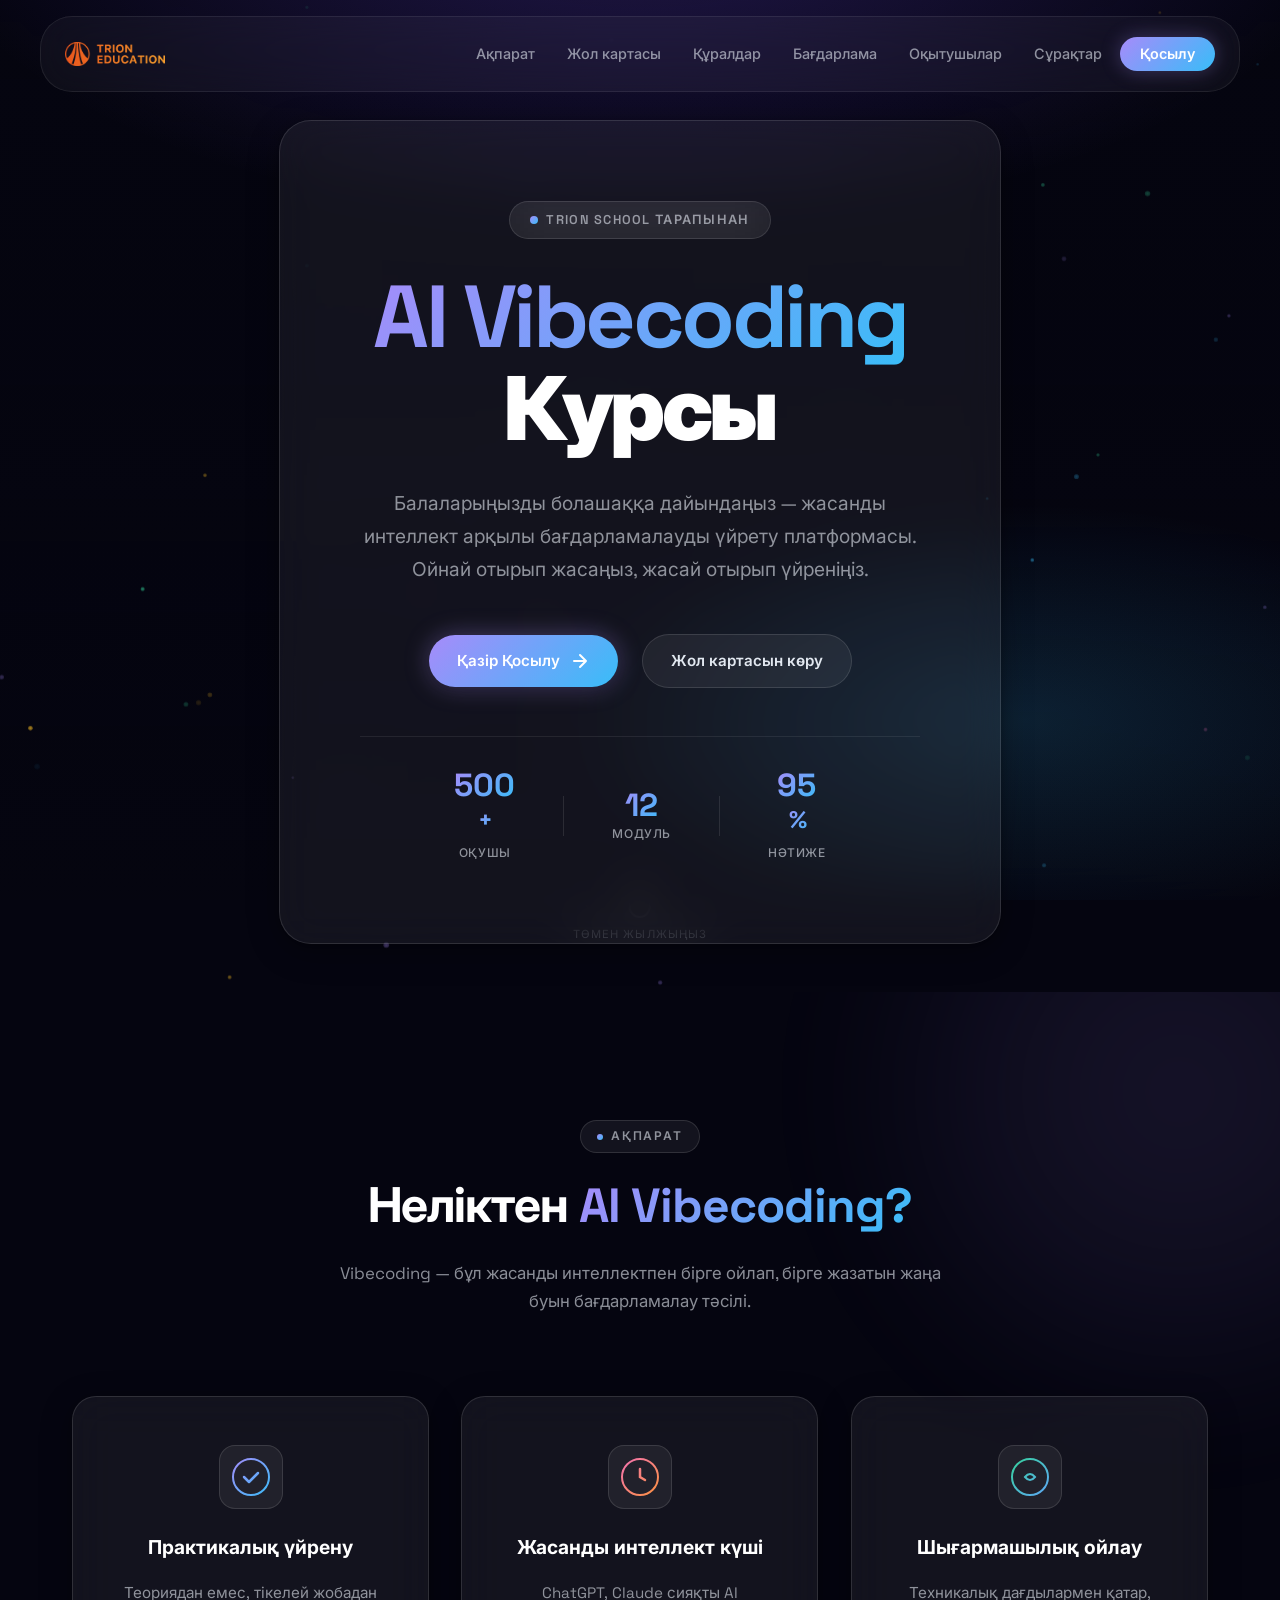
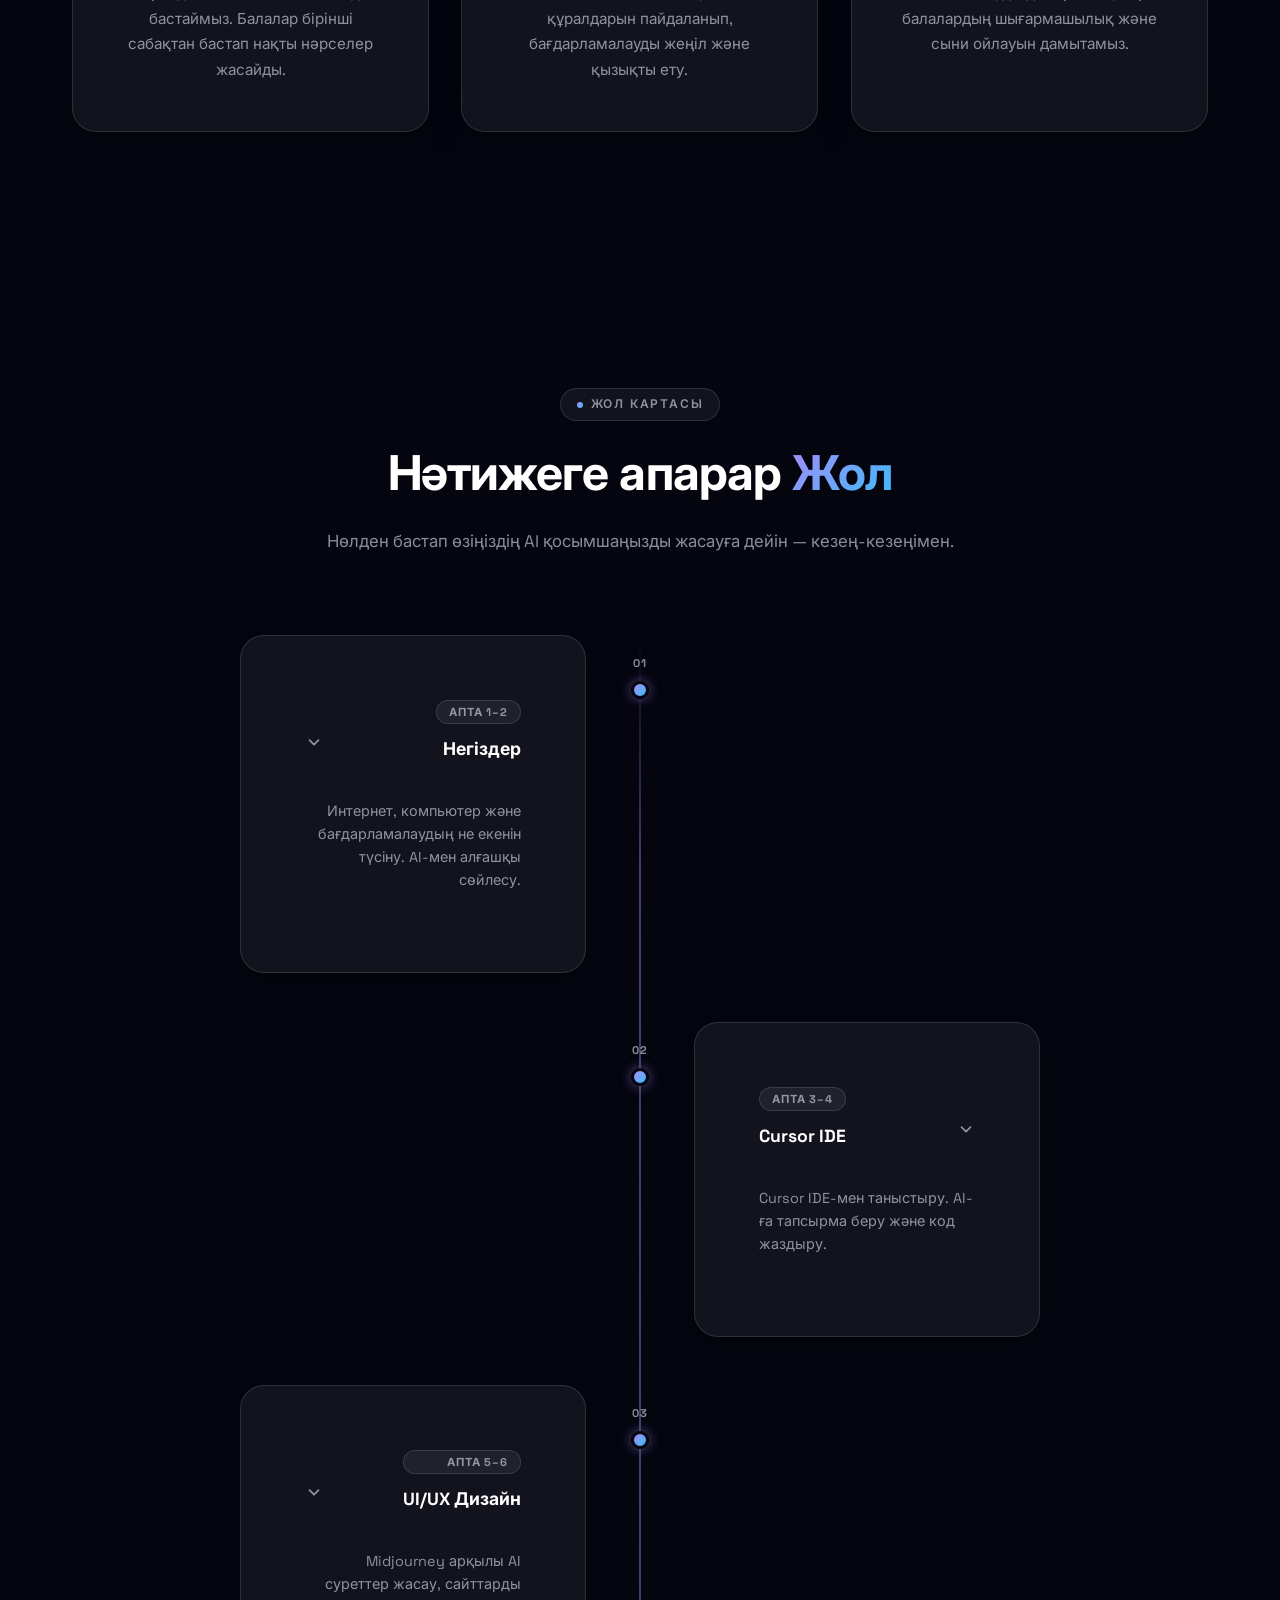
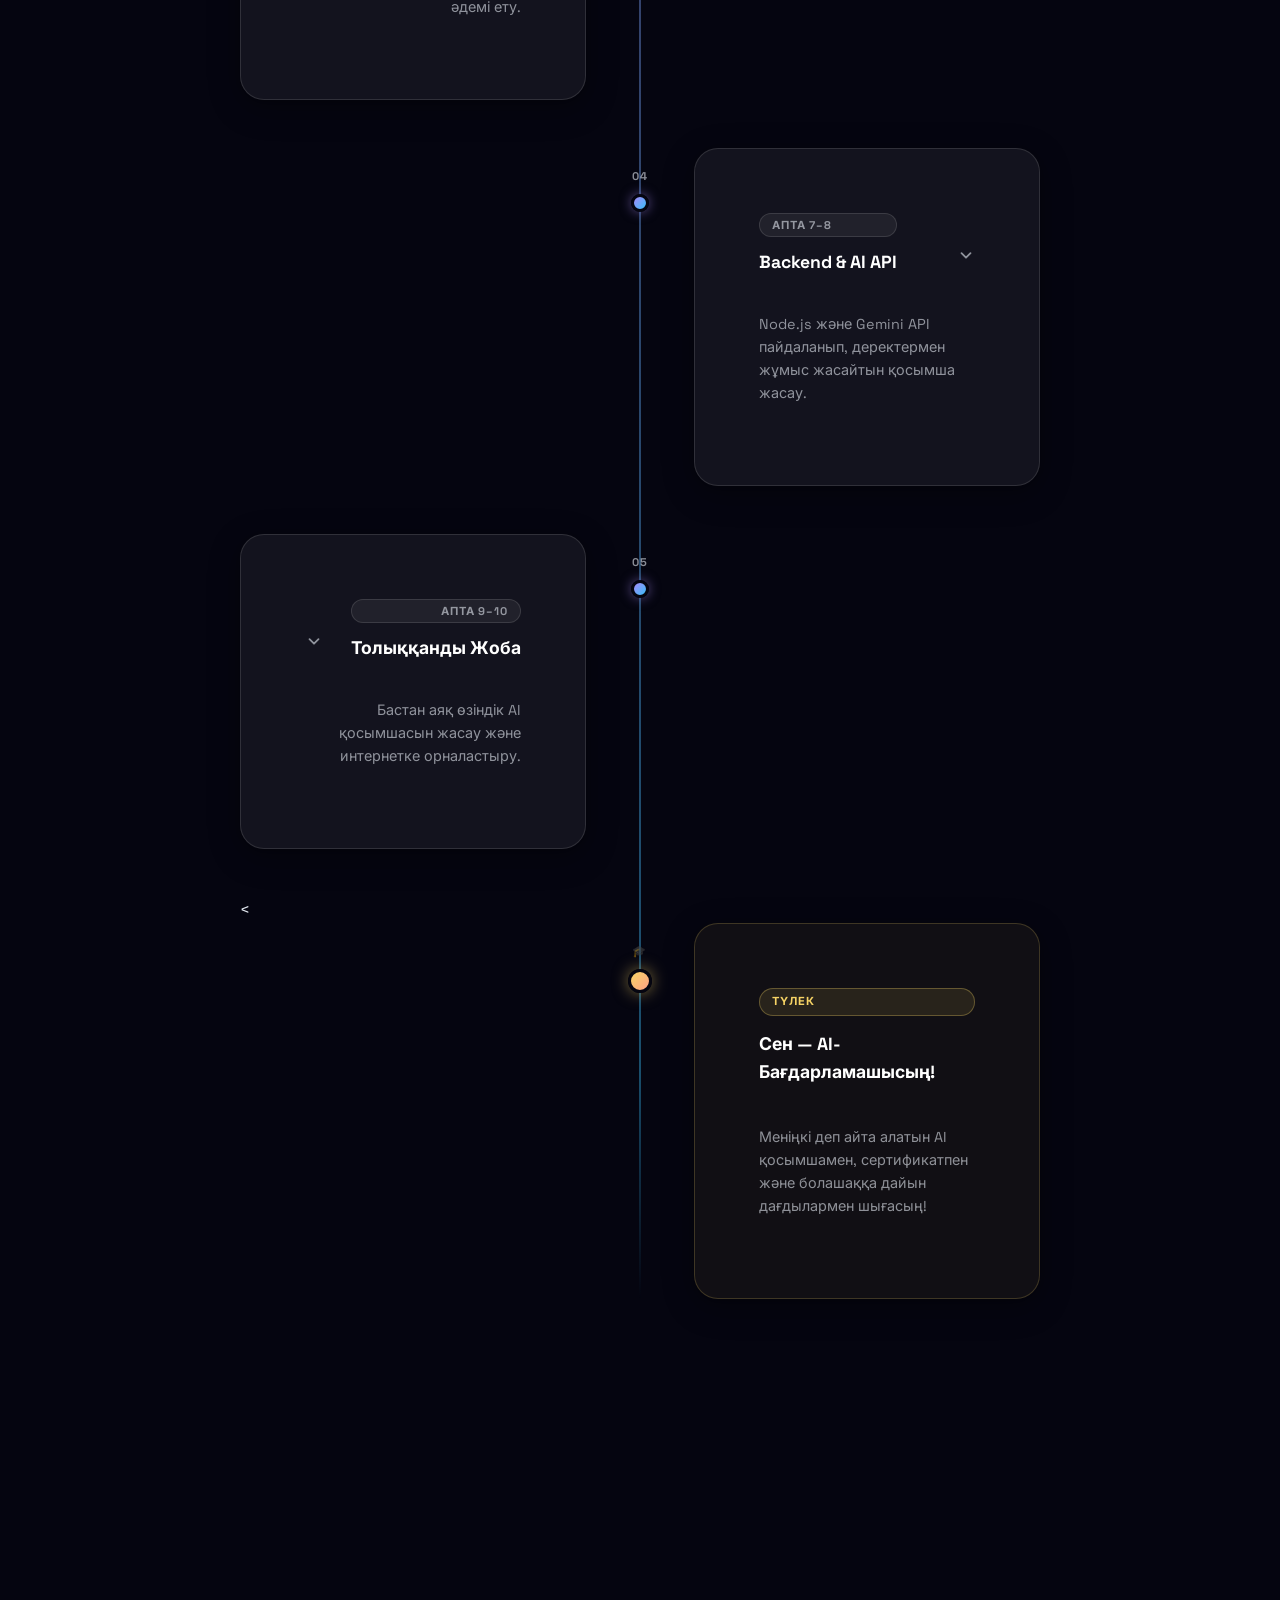
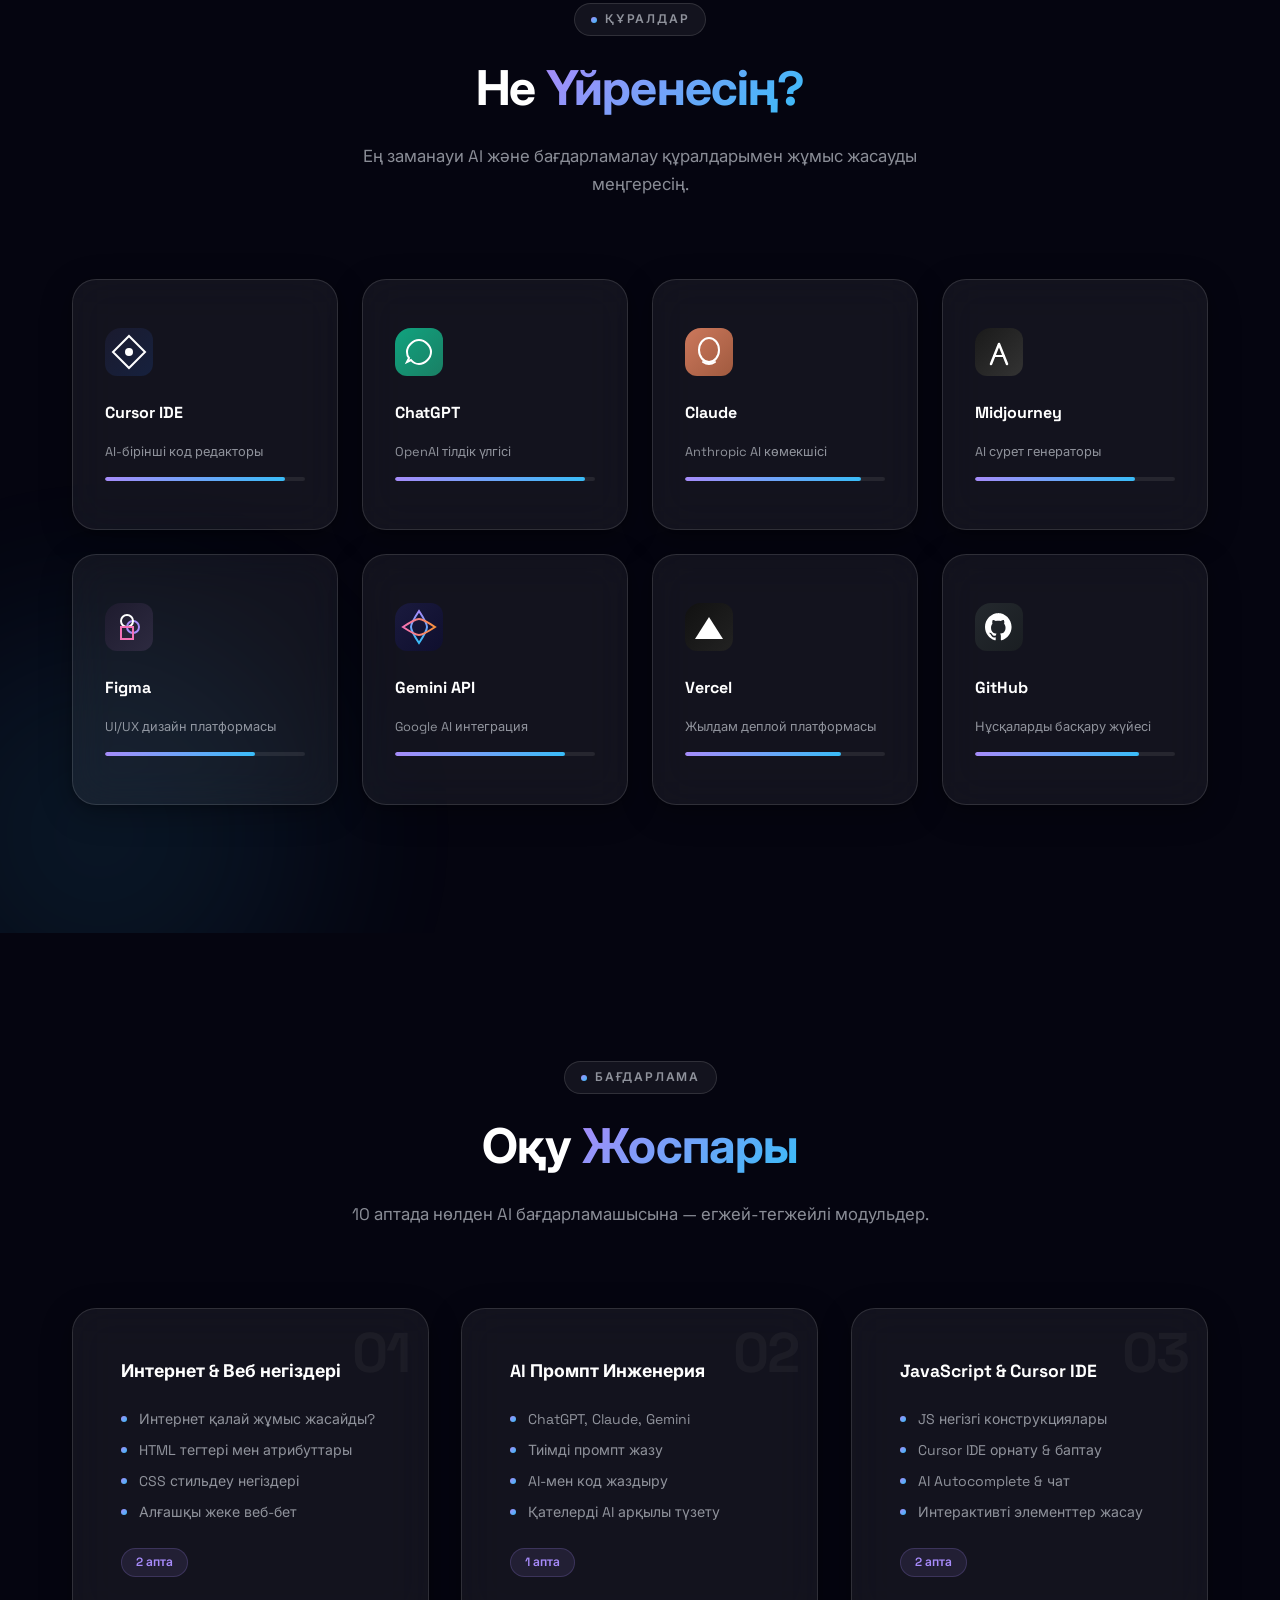
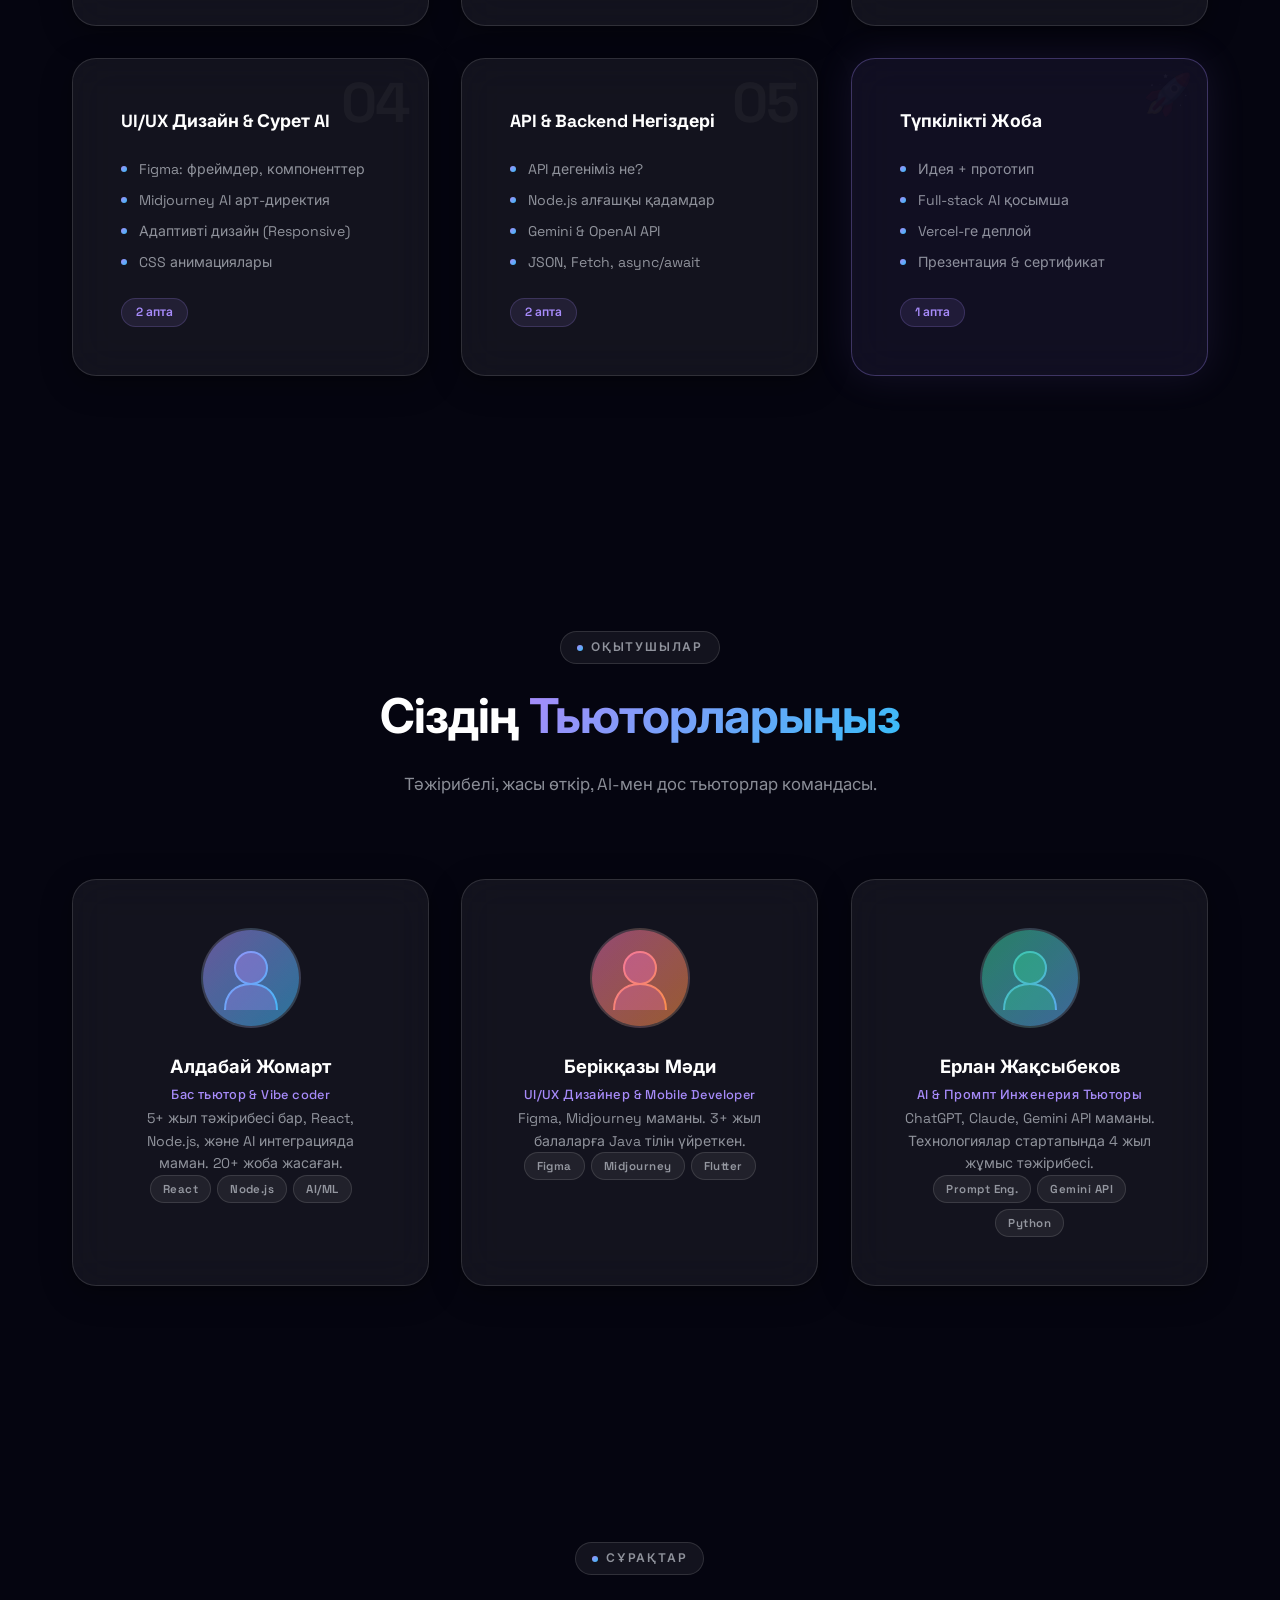
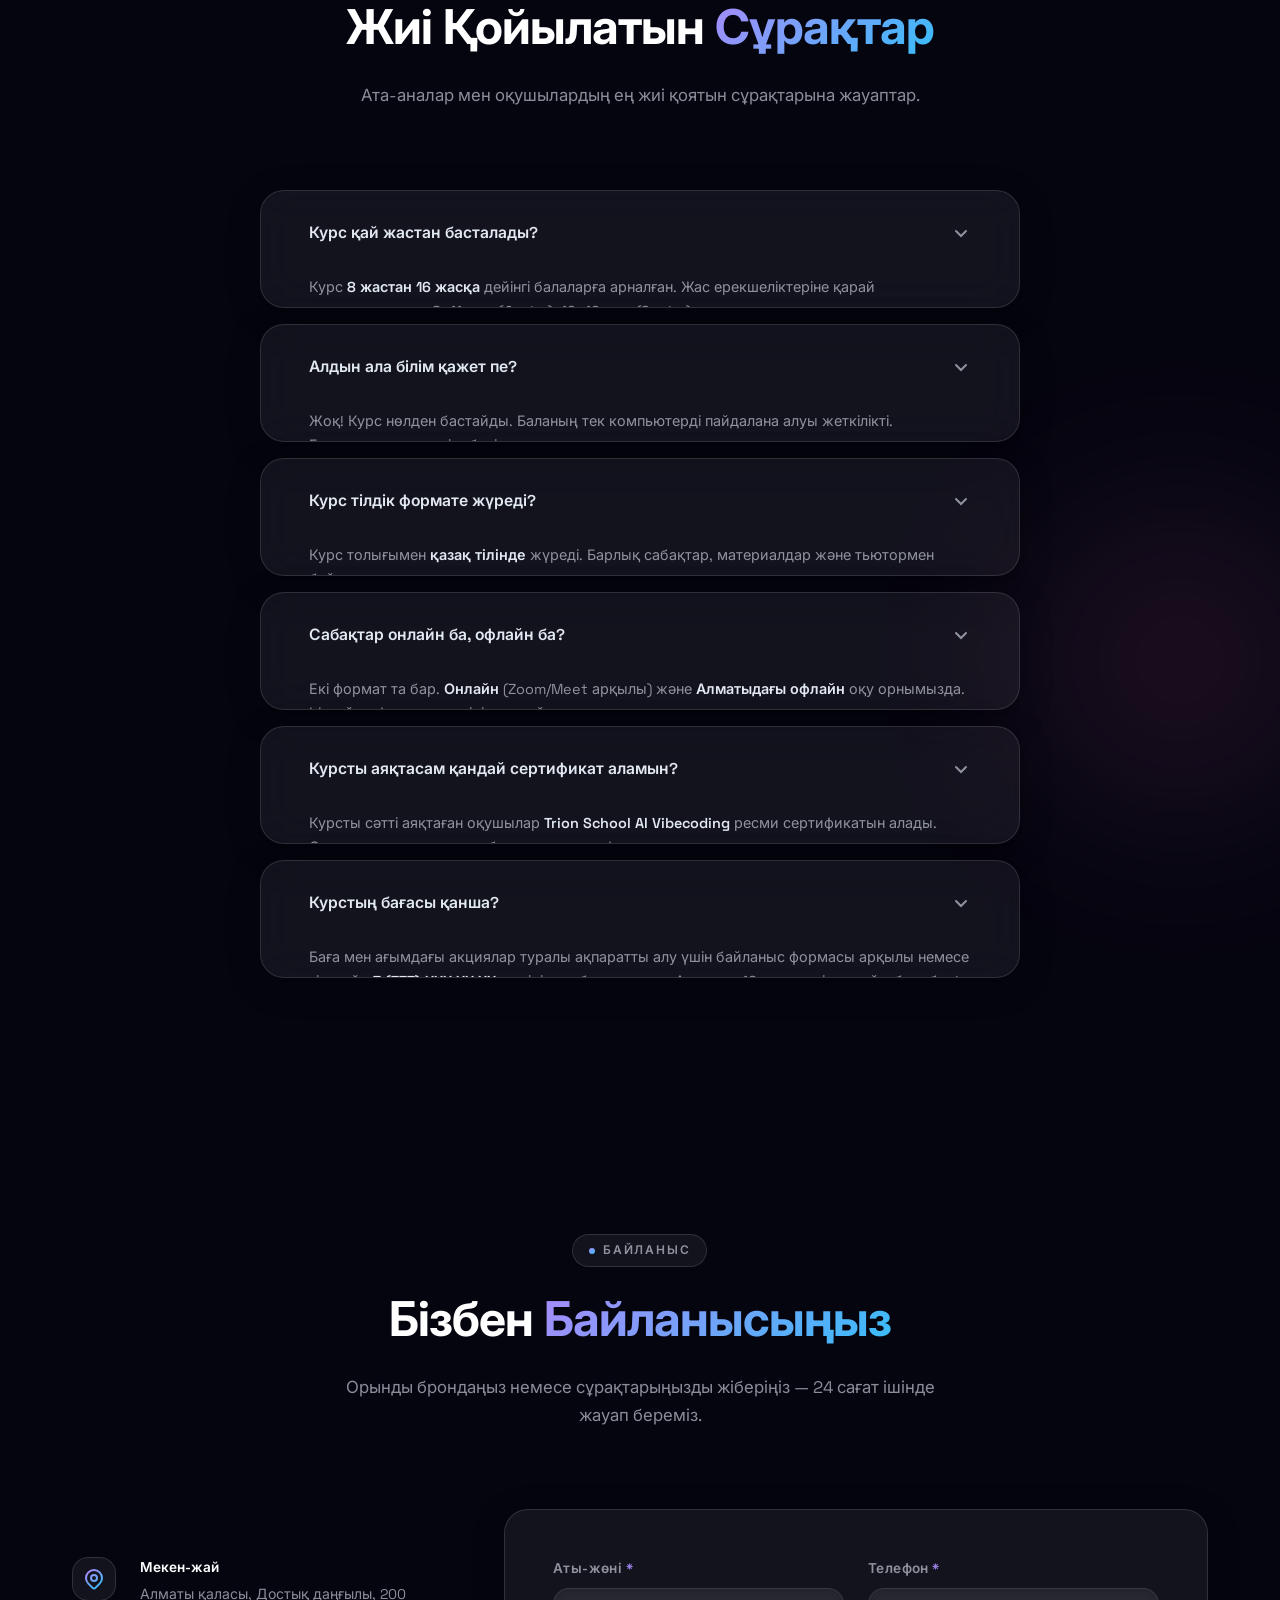
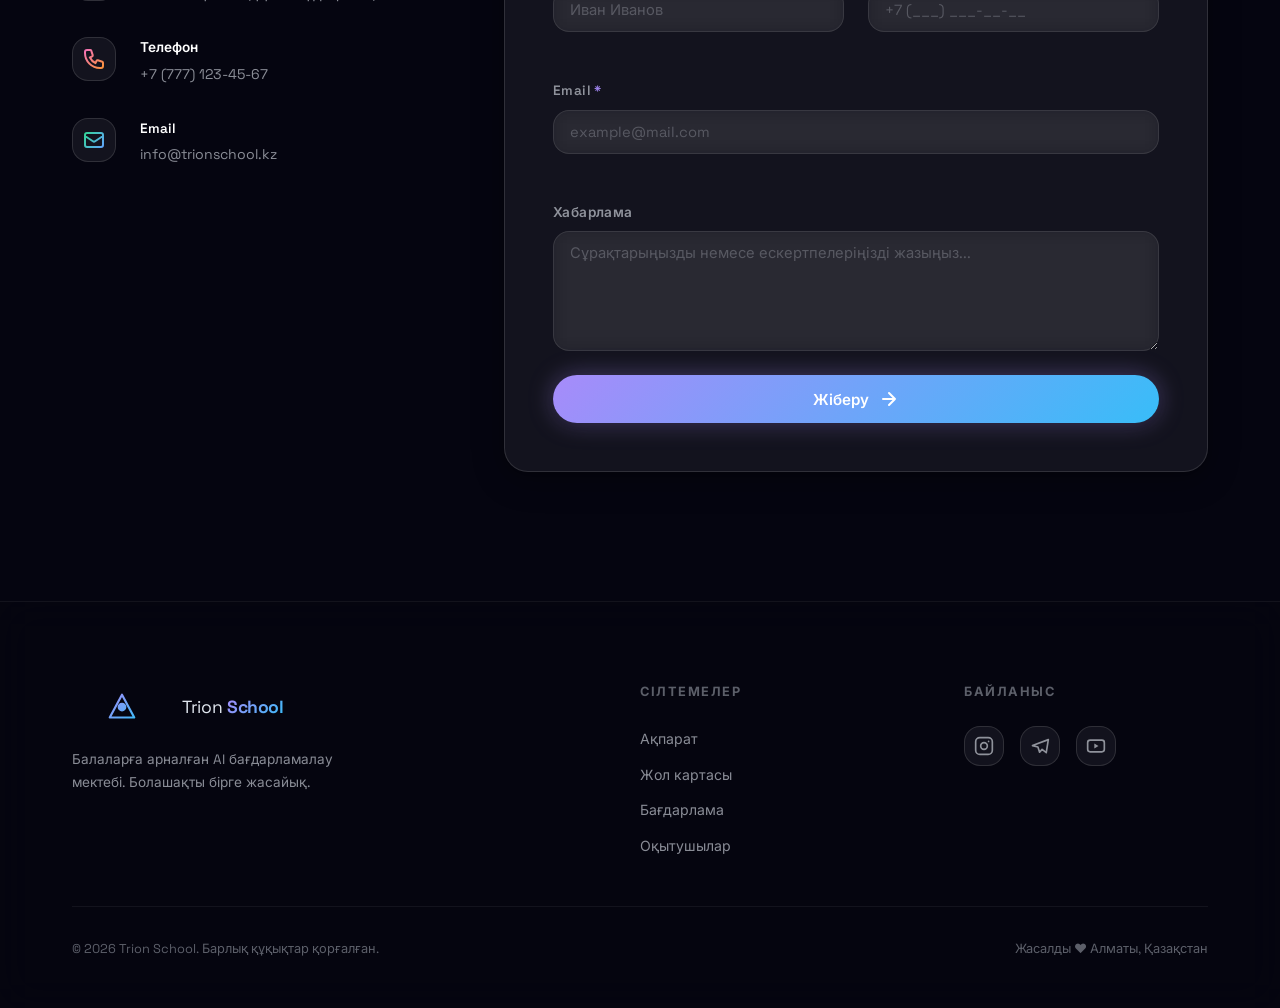
==== commit e7b7549c: "tutors" ====
--- a/index.html
+++ b/index.html
@@ -72,37 +72,10 @@
           <li><a href="#syllabus" class="nav-link">Бағдарлама</a></li>
           <li><a href="#teachers" class="nav-link">Оқытушылар</a></li>
           <li><a href="#faq" class="nav-link">Сұрақтар</a></li>
-          <!-- Protected: Курстар -->
           <li>
-            <button class="nav-link nav-link--courses" id="navCoursesBtn" aria-label="Курстар бөліміне өту">
-              Курстар
-              <svg width="13" height="13" viewBox="0 0 14 14" fill="none" aria-hidden="true" class="courses-lock-icon">
-                <rect x="3" y="6" width="8" height="6" rx="1.5" stroke="currentColor" stroke-width="1.4"/>
-                <path d="M5 6V4.5a2 2 0 1 1 4 0V6" stroke="currentColor" stroke-width="1.4" stroke-linecap="round"/>
-              </svg>
-            </button>
-          </li>
-          <!-- Auth buttons: shown when logged OUT -->
-          <li class="nav-auth-group" id="authButtons">
-            <button class="btn btn--ghost btn--sm" id="btnSignIn">Кіру</button>
-            <button class="btn btn--primary btn--sm liquid-btn" id="btnSignUp">
-              <span class="btn__glow" aria-hidden="true"></span>Тіркелу
-            </button>
-          </li>
-          <!-- User chip: shown when logged IN -->
-          <li class="nav-user-menu" id="userMenu" style="display:none" role="status" aria-live="polite">
-            <div class="user-chip">
-              <div class="user-chip__avatar" aria-hidden="true">
-                <img id="userAvatarImg" src="" alt="" style="display:none" width="28" height="28"/>
-                <span id="userAvatarText">?</span>
-              </div>
-              <span class="user-chip__name" id="userName"></span>
-              <button class="user-chip__signout" id="btnSignOut" aria-label="Жүйеден шығу" title="Шығу">
-                <svg width="15" height="15" viewBox="0 0 16 16" fill="none" aria-hidden="true">
-                  <path d="M6 2H3a1 1 0 0 0-1 1v10a1 1 0 0 0 1 1h3M11 11l3-3-3-3M14 8H6" stroke="currentColor" stroke-width="1.5" stroke-linecap="round" stroke-linejoin="round"/>
-                </svg>
-              </button>
-            </div>
+            <a href="#contact" class="nav-link nav-link--cta">
+              <span>Қосылу</span>
+            </a>
           </li>
         </ul>
       </nav>
@@ -1208,13 +1181,13 @@
                 </div>
               </div>
               <div class="teacher-card__info">
-                <h3 class="teacher-name">Айбол Нұрланұлы</h3>
+                <h3 class="teacher-name">Алдабай Жомарт</h3>
                 <span class="teacher-role"
-                  >Бас тьютор & Full-Stack Developer</span
+                  >Бас тьютор & Vibe coder</span
                 >
                 <p class="teacher-bio">
                   5+ жыл тәжірибесі бар, React, Node.js, және AI интеграцияда
-                  маман. 200+ жоба жасаған.
+                  маман. 20+ жоба жасаған.
                 </p>
                 <div class="teacher-tags">
                   <span class="tag">React</span>
@@ -1268,18 +1241,17 @@
                 </div>
               </div>
               <div class="teacher-card__info">
-                <h3 class="teacher-name">Дана Сейітқалиқызы</h3>
+                <h3 class="teacher-name">Берікқазы Мәди</h3>
                 <span class="teacher-role"
-                  >UI/UX Дизайнер & AI Art Director</span
+                  >UI/UX Дизайнер & Mobile Developer</span
                 >
                 <p class="teacher-bio">
-                  Figma, Midjourney маманы. 3+ жыл балаларға дизайн үйреткен
-                  тәжірибесі бар.
+                  Figma, Midjourney маманы. 3+ жыл балаларға Java тілін үйреткен.
                 </p>
                 <div class="teacher-tags">
                   <span class="tag">Figma</span>
                   <span class="tag">Midjourney</span>
-                  <span class="tag">CSS</span>
+                  <span class="tag">Flutter</span>
                 </div>
               </div>
             </article>
@@ -1800,333 +1772,7 @@
           </div>
         </div>
       </section>
-
-      <!-- ═══════════════════════════════════════════
-           COURSES SECTION (Protected)
-      ═══════════════════════════════════════════ -->
-      <section class="section courses-section" id="courses" aria-labelledby="coursesTitle">
-        <div class="container">
-          <div class="section-header reveal">
-            <span class="section-tag">Курстар</span>
-            <h2 class="section-title" id="coursesTitle">Менің <span class="gradient-text">Курстарым</span></h2>
-          </div>
-
-          <!-- LOCKED STATE (not logged in) -->
-          <div class="courses-locked reveal">
-            <div class="courses-locked__card glass-card">
-              <div class="courses-locked__icon" aria-hidden="true">
-                <svg width="56" height="56" viewBox="0 0 56 56" fill="none">
-                  <circle cx="28" cy="28" r="27" stroke="url(#lockGrad)" stroke-width="2"/>
-                  <rect x="18" y="26" width="20" height="15" rx="3" stroke="url(#lockGrad)" stroke-width="2"/>
-                  <path d="M22 26V21a6 6 0 1 1 12 0v5" stroke="url(#lockGrad)" stroke-width="2" stroke-linecap="round"/>
-                  <defs>
-                    <linearGradient id="lockGrad" x1="0" y1="0" x2="56" y2="56" gradientUnits="userSpaceOnUse">
-                      <stop offset="0%" stop-color="#a78bfa"/>
-                      <stop offset="100%" stop-color="#38bdf8"/>
-                    </linearGradient>
-                  </defs>
-                </svg>
-              </div>
-              <h3>Мазмұнды көру үшін кіріңіз</h3>
-              <p>Курстарға, сабақтарға және жеке оқу жоспарыңызға қол жеткізу үшін тіркеліңіз немесе кіріңіз.</p>
-              <div class="courses-locked__actions">
-                <button class="btn btn--primary liquid-btn" id="coursesSignInPrompt">
-                  <span class="btn__glow" aria-hidden="true"></span>
-                  <span>Кіру</span>
-                </button>
-                <button class="btn btn--ghost" id="coursesSignUpPrompt">Тіркелу</button>
-              </div>
-            </div>
-          </div>
-
-          <!-- DASHBOARD STATE (logged in) -->
-          <div class="courses-dashboard" style="display:none">
-            <div class="dashboard-header glass-card">
-              <div class="dashboard-welcome">
-                <div class="dashboard-avatar" aria-hidden="true">🎓</div>
-                <div>
-                  <p class="dashboard-greeting">Қош келдіңіз,</p>
-                  <h3 class="dashboard-welcome-name">Пайдаланушы</h3>
-                </div>
-              </div>
-              <div class="dashboard-stats">
-                <div class="dash-stat">
-                  <span class="dash-stat__num">3</span>
-                  <span class="dash-stat__label">Белсенді курс</span>
-                </div>
-                <div class="dash-stat">
-                  <span class="dash-stat__num">47%</span>
-                  <span class="dash-stat__label">Орташа прогресс</span>
-                </div>
-                <div class="dash-stat">
-                  <span class="dash-stat__num">12</span>
-                  <span class="dash-stat__label">Аяқталған сабақ</span>
-                </div>
-              </div>
-            </div>
-
-            <div class="courses-grid">
-              <!-- Course card 1 -->
-              <article class="course-card glass-card">
-                <div class="course-card__badge course-badge--active">Белсенді</div>
-                <div class="course-card__icon" aria-hidden="true">
-                  <svg width="40" height="40" viewBox="0 0 40 40" fill="none">
-                    <rect width="40" height="40" rx="10" fill="url(#cc1)"/>
-                    <path d="M12 20l6 6 10-10" stroke="white" stroke-width="2.5" stroke-linecap="round" stroke-linejoin="round"/>
-                    <defs><linearGradient id="cc1" x1="0" y1="0" x2="40" y2="40" gradientUnits="userSpaceOnUse"><stop offset="0%" stop-color="#a78bfa"/><stop offset="100%" stop-color="#38bdf8"/></linearGradient></defs>
-                  </svg>
-                </div>
-                <h3 class="course-card__title">HTML &amp; CSS Негіздері</h3>
-                <p class="course-card__desc">Веб-бет жасаудың алғашқы қадамдары</p>
-                <div class="course-card__progress">
-                  <div class="course-progress-bar">
-                    <div class="course-progress-fill" style="width:80%"></div>
-                  </div>
-                  <span class="course-progress-label">80%</span>
-                </div>
-                <button class="btn btn--primary btn--sm liquid-btn course-card__btn">
-                  <span class="btn__glow" aria-hidden="true"></span>Жалғастыру
-                </button>
-              </article>
-
-              <!-- Course card 2 -->
-              <article class="course-card glass-card">
-                <div class="course-card__badge course-badge--active">Белсенді</div>
-                <div class="course-card__icon" aria-hidden="true">
-                  <svg width="40" height="40" viewBox="0 0 40 40" fill="none">
-                    <rect width="40" height="40" rx="10" fill="url(#cc2)"/>
-                    <circle cx="20" cy="20" r="8" stroke="white" stroke-width="2"/>
-                    <path d="M20 16v4l3 3" stroke="white" stroke-width="2" stroke-linecap="round"/>
-                    <defs><linearGradient id="cc2" x1="0" y1="0" x2="40" y2="40" gradientUnits="userSpaceOnUse"><stop offset="0%" stop-color="#f472b6"/><stop offset="100%" stop-color="#fb923c"/></linearGradient></defs>
-                  </svg>
-                </div>
-                <h3 class="course-card__title">AI Промпт Инженерия</h3>
-                <p class="course-card__desc">ChatGPT, Claude және Gemini пайдалану</p>
-                <div class="course-card__progress">
-                  <div class="course-progress-bar">
-                    <div class="course-progress-fill" style="width:45%"></div>
-                  </div>
-                  <span class="course-progress-label">45%</span>
-                </div>
-                <button class="btn btn--primary btn--sm liquid-btn course-card__btn">
-                  <span class="btn__glow" aria-hidden="true"></span>Жалғастыру
-                </button>
-              </article>
-
-              <!-- Course card 3 -->
-              <article class="course-card glass-card">
-                <div class="course-card__badge course-badge--new">Жаңа</div>
-                <div class="course-card__icon" aria-hidden="true">
-                  <svg width="40" height="40" viewBox="0 0 40 40" fill="none">
-                    <rect width="40" height="40" rx="10" fill="url(#cc3)"/>
-                    <path d="M14 28V20a6 6 0 0 1 12 0v8M10 28h20" stroke="white" stroke-width="2" stroke-linecap="round"/>
-                    <defs><linearGradient id="cc3" x1="0" y1="0" x2="40" y2="40" gradientUnits="userSpaceOnUse"><stop offset="0%" stop-color="#34d399"/><stop offset="100%" stop-color="#60a5fa"/></linearGradient></defs>
-                  </svg>
-                </div>
-                <h3 class="course-card__title">JavaScript &amp; Cursor IDE</h3>
-                <p class="course-card__desc">AI-бірінші бағдарламалау ортасы</p>
-                <div class="course-card__progress">
-                  <div class="course-progress-bar">
-                    <div class="course-progress-fill" style="width:15%"></div>
-                  </div>
-                  <span class="course-progress-label">15%</span>
-                </div>
-                <button class="btn btn--ghost btn--sm course-card__btn">Бастау</button>
-              </article>
-
-              <!-- Add course card -->
-              <article class="course-card course-card--add glass-card">
-                <div class="course-card__add-inner">
-                  <div class="course-add-icon" aria-hidden="true">＋</div>
-                  <h3>Жаңа курс қосу</h3>
-                  <p>Каталогтан курс таңдап, оқуды бастаңыз</p>
-                  <button class="btn btn--ghost btn--sm">Каталог</button>
-                </div>
-              </article>
-            </div>
-          </div>
-
-        </div>
-      </section>
-
     </main>
-
-    <!-- ═══════════════════════════════════════════
-         AUTH MODAL
-    ═══════════════════════════════════════════ -->
-    <div
-      class="auth-modal"
-      id="authModal"
-      role="dialog"
-      aria-modal="true"
-      aria-labelledby="authModalTitle"
-      hidden
-    >
-      <!-- Backdrop -->
-      <div class="auth-modal__backdrop" id="authModalBackdrop" aria-hidden="true"></div>
-
-      <!-- Dialog -->
-      <div class="auth-modal__dialog glass-card">
-
-        <!-- Close -->
-        <button class="auth-modal__close" id="authModalClose" aria-label="Жабу">
-          <svg width="20" height="20" viewBox="0 0 20 20" fill="none" aria-hidden="true">
-            <path d="M5 5l10 10M15 5L5 15" stroke="currentColor" stroke-width="2" stroke-linecap="round"/>
-          </svg>
-        </button>
-
-        <!-- Header -->
-        <div class="auth-modal__header">
-          <div class="auth-modal__logo" aria-hidden="true">
-            <svg width="36" height="36" viewBox="0 0 32 32" fill="none">
-              <polygon points="16,2 30,28 2,28" fill="none" stroke="url(#amLogo)" stroke-width="2.5" stroke-linejoin="round"/>
-              <circle cx="16" cy="16" r="5" fill="url(#amLogo)"/>
-              <defs>
-                <linearGradient id="amLogo" x1="0" y1="0" x2="32" y2="32" gradientUnits="userSpaceOnUse">
-                  <stop offset="0%" stop-color="#a78bfa"/>
-                  <stop offset="100%" stop-color="#38bdf8"/>
-                </linearGradient>
-              </defs>
-            </svg>
-          </div>
-          <h2 class="auth-modal__title" id="authModalTitle">Жүйеге кіру</h2>
-          <p class="auth-modal__subtitle" id="authModalSubtitle">Trion School — AI Vibecoding</p>
-        </div>
-
-        <!-- Tabs -->
-        <div class="auth-tabs" role="tablist" aria-label="Аутентификация режимі">
-          <button
-            class="auth-tab active"
-            data-tab="signin"
-            role="tab"
-            aria-selected="true"
-            aria-controls="signInForm"
-          >Кіру</button>
-          <button
-            class="auth-tab"
-            data-tab="signup"
-            role="tab"
-            aria-selected="false"
-            aria-controls="signUpForm"
-          >Тіркелу</button>
-        </div>
-
-        <!-- Google Sign-In -->
-        <button class="btn-google" id="btnGoogle" type="button">
-          <svg width="18" height="18" viewBox="0 0 24 24" aria-hidden="true">
-            <path d="M22.56 12.25c0-.78-.07-1.53-.2-2.25H12v4.26h5.92c-.26 1.37-1.04 2.53-2.21 3.31v2.77h3.57c2.08-1.92 3.28-4.74 3.28-8.09z" fill="#4285F4"/>
-            <path d="M12 23c2.97 0 5.46-.98 7.28-2.66l-3.57-2.77c-.98.66-2.23 1.06-3.71 1.06-2.86 0-5.29-1.93-6.16-4.53H2.18v2.84C3.99 20.53 7.7 23 12 23z" fill="#34A853"/>
-            <path d="M5.84 14.09c-.22-.66-.35-1.36-.35-2.09s.13-1.43.35-2.09V7.07H2.18C1.43 8.55 1 10.22 1 12s.43 3.45 1.18 4.93l3.66-2.84z" fill="#FBBC05"/>
-            <path d="M12 5.38c1.62 0 3.06.56 4.21 1.64l3.15-3.15C17.45 2.09 14.97 1 12 1 7.7 1 3.99 3.47 2.18 7.07l3.66 2.84c.87-2.6 3.3-4.53 6.16-4.53z" fill="#EA4335"/>
-          </svg>
-          Google арқылы кіру
-        </button>
-
-        <div class="auth-divider" aria-hidden="true"><span>немесе</span></div>
-
-        <!-- Sign In Form -->
-        <form id="signInForm" class="auth-form" novalidate>
-          <div class="form-group">
-            <label for="siEmail" class="form-label">Email</label>
-            <input
-              type="email"
-              id="siEmail"
-              name="siEmail"
-              class="form-input glass-input"
-              placeholder="email@example.com"
-              required
-              autocomplete="email"
-            />
-          </div>
-          <div class="form-group">
-            <label for="siPassword" class="form-label">Құпиясөз</label>
-            <div class="input-password-wrapper">
-              <input
-                type="password"
-                id="siPassword"
-                name="siPassword"
-                class="form-input glass-input"
-                placeholder="••••••••"
-                required
-                autocomplete="current-password"
-              />
-              <button type="button" class="toggle-password" aria-label="Құпиясөзді көрсету/жасыру" data-target="siPassword">
-                <svg width="18" height="18" viewBox="0 0 24 24" fill="none" aria-hidden="true"><path d="M1 12s4-8 11-8 11 8 11 8-4 8-11 8-11-8-11-8z" stroke="currentColor" stroke-width="1.8"/><circle cx="12" cy="12" r="3" stroke="currentColor" stroke-width="1.8"/></svg>
-              </button>
-            </div>
-          </div>
-          <p class="auth-error" id="signInError" role="alert" aria-live="polite"></p>
-          <button type="submit" class="btn btn--primary btn--full liquid-btn">
-            <span class="btn__glow" aria-hidden="true"></span>
-            <span id="signInBtnText">Кіру</span>
-          </button>
-        </form>
-
-        <!-- Sign Up Form -->
-        <form id="signUpForm" class="auth-form" novalidate hidden>
-          <div class="form-group">
-            <label for="suName" class="form-label">Аты-жөні <span aria-hidden="true">*</span></label>
-            <input
-              type="text"
-              id="suName"
-              name="suName"
-              class="form-input glass-input"
-              placeholder="Айбол Нұрланұлы"
-              required
-              autocomplete="name"
-            />
-          </div>
-          <div class="form-group">
-            <label for="suEmail" class="form-label">Email <span aria-hidden="true">*</span></label>
-            <input
-              type="email"
-              id="suEmail"
-              name="suEmail"
-              class="form-input glass-input"
-              placeholder="email@example.com"
-              required
-              autocomplete="email"
-            />
-          </div>
-          <div class="form-group">
-            <label for="suPassword" class="form-label">Құпиясөз <span aria-hidden="true">*</span></label>
-            <div class="input-password-wrapper">
-              <input
-                type="password"
-                id="suPassword"
-                name="suPassword"
-                class="form-input glass-input"
-                placeholder="Кем дегенде 6 таңба"
-                required
-                minlength="6"
-                autocomplete="new-password"
-              />
-              <button type="button" class="toggle-password" aria-label="Құпиясөзді көрсету/жасыру" data-target="suPassword">
-                <svg width="18" height="18" viewBox="0 0 24 24" fill="none" aria-hidden="true"><path d="M1 12s4-8 11-8 11 8 11 8-4 8-11 8-11-8-11-8z" stroke="currentColor" stroke-width="1.8"/><circle cx="12" cy="12" r="3" stroke="currentColor" stroke-width="1.8"/></svg>
-              </button>
-            </div>
-          </div>
-          <div class="form-group">
-            <label for="suPasswordConfirm" class="form-label">Құпиясөзді растау <span aria-hidden="true">*</span></label>
-            <input
-              type="password"
-              id="suPasswordConfirm"
-              name="suPasswordConfirm"
-              class="form-input glass-input"
-              placeholder="••••••••"
-              required
-              autocomplete="new-password"
-            />
-          </div>
-          <p class="auth-error" id="signUpError" role="alert" aria-live="polite"></p>
-          <button type="submit" class="btn btn--primary btn--full liquid-btn">
-            <span class="btn__glow" aria-hidden="true"></span>
-            <span id="signUpBtnText">Тіркелу</span>
-          </button>
-        </form>
-
-      </div><!-- /.auth-modal__dialog -->
-    </div><!-- /#authModal -->
 
     <!-- ═══════════════════════════════════════════
        FOOTER
@@ -2236,23 +1882,9 @@
     </footer>
 
     <!-- Scripts -->
-    <!-- Firebase Auth module (must be type=module) -->
-    <script type="module" src="js/auth.js"></script>
-    <!-- Inline password-toggle (no module needed) -->
-    <script>
-      document.addEventListener('click', (e) => {
-        const btn = e.target.closest('.toggle-password');
-        if (!btn) return;
-        const input = document.getElementById(btn.dataset.target);
-        if (!input) return;
-        const isText = input.type === 'text';
-        input.type = isText ? 'password' : 'text';
-        btn.setAttribute('aria-label', isText ? 'Құпиясөзді көрсету' : 'Құпиясөзді жасыру');
-      });
-    </script>
     <script src="js/main.js" defer></script>
+    <script src="js/roadmap.js" defer></script>
     <script src="js/particles.js" defer></script>
     <script src="js/animations.js" defer></script>
   </body>
 </html>
-
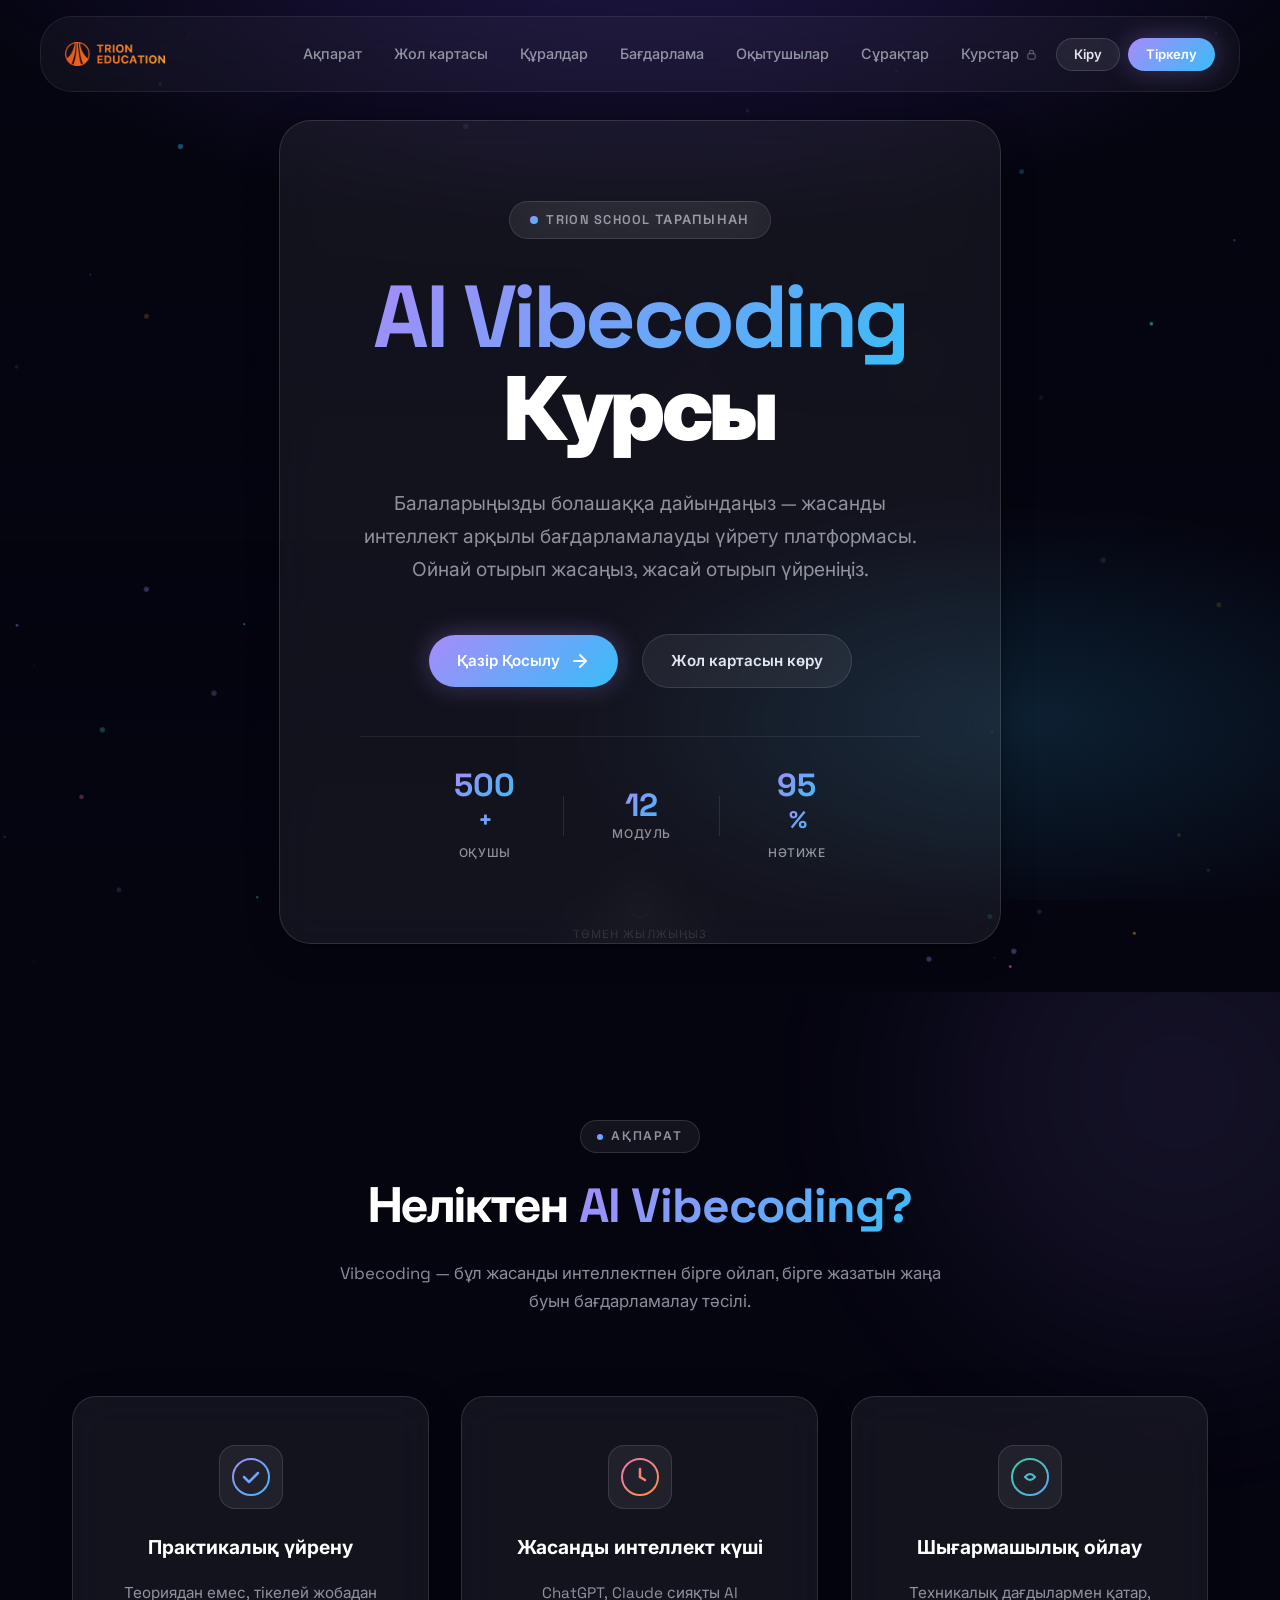
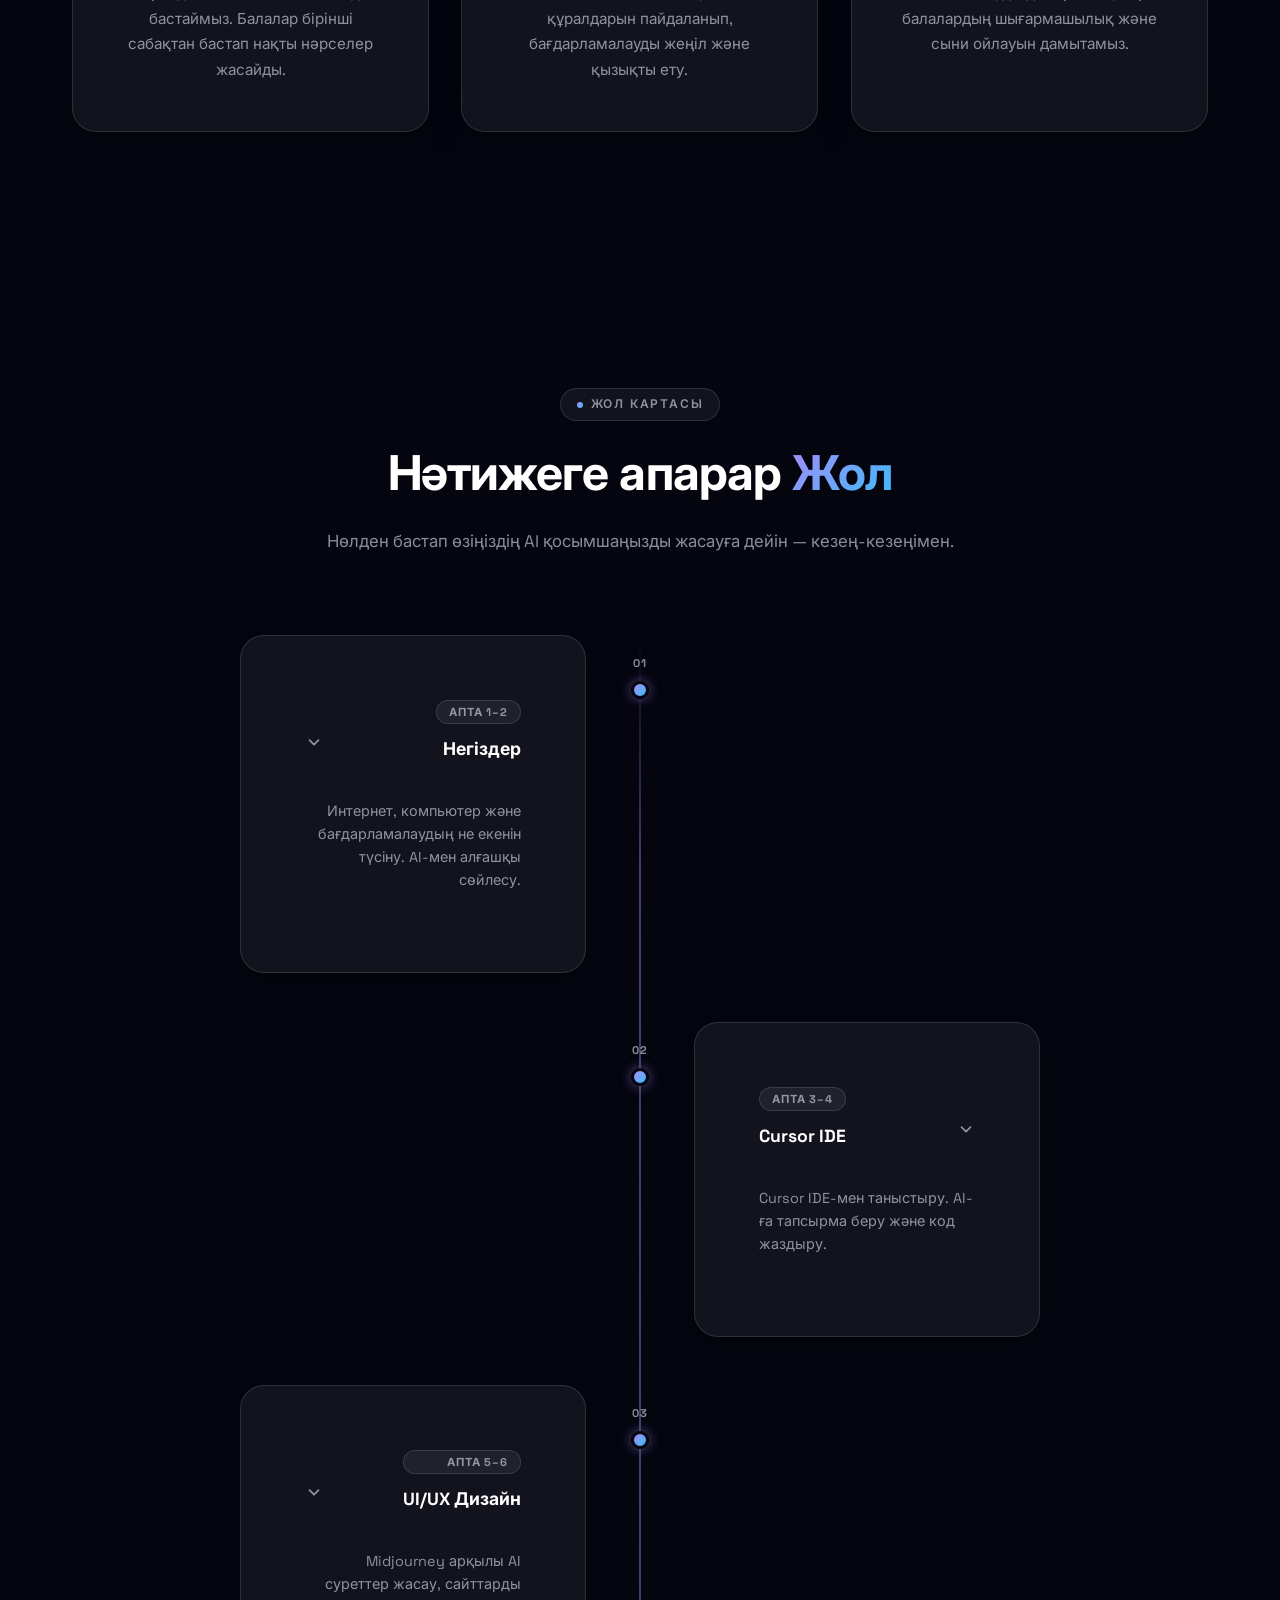
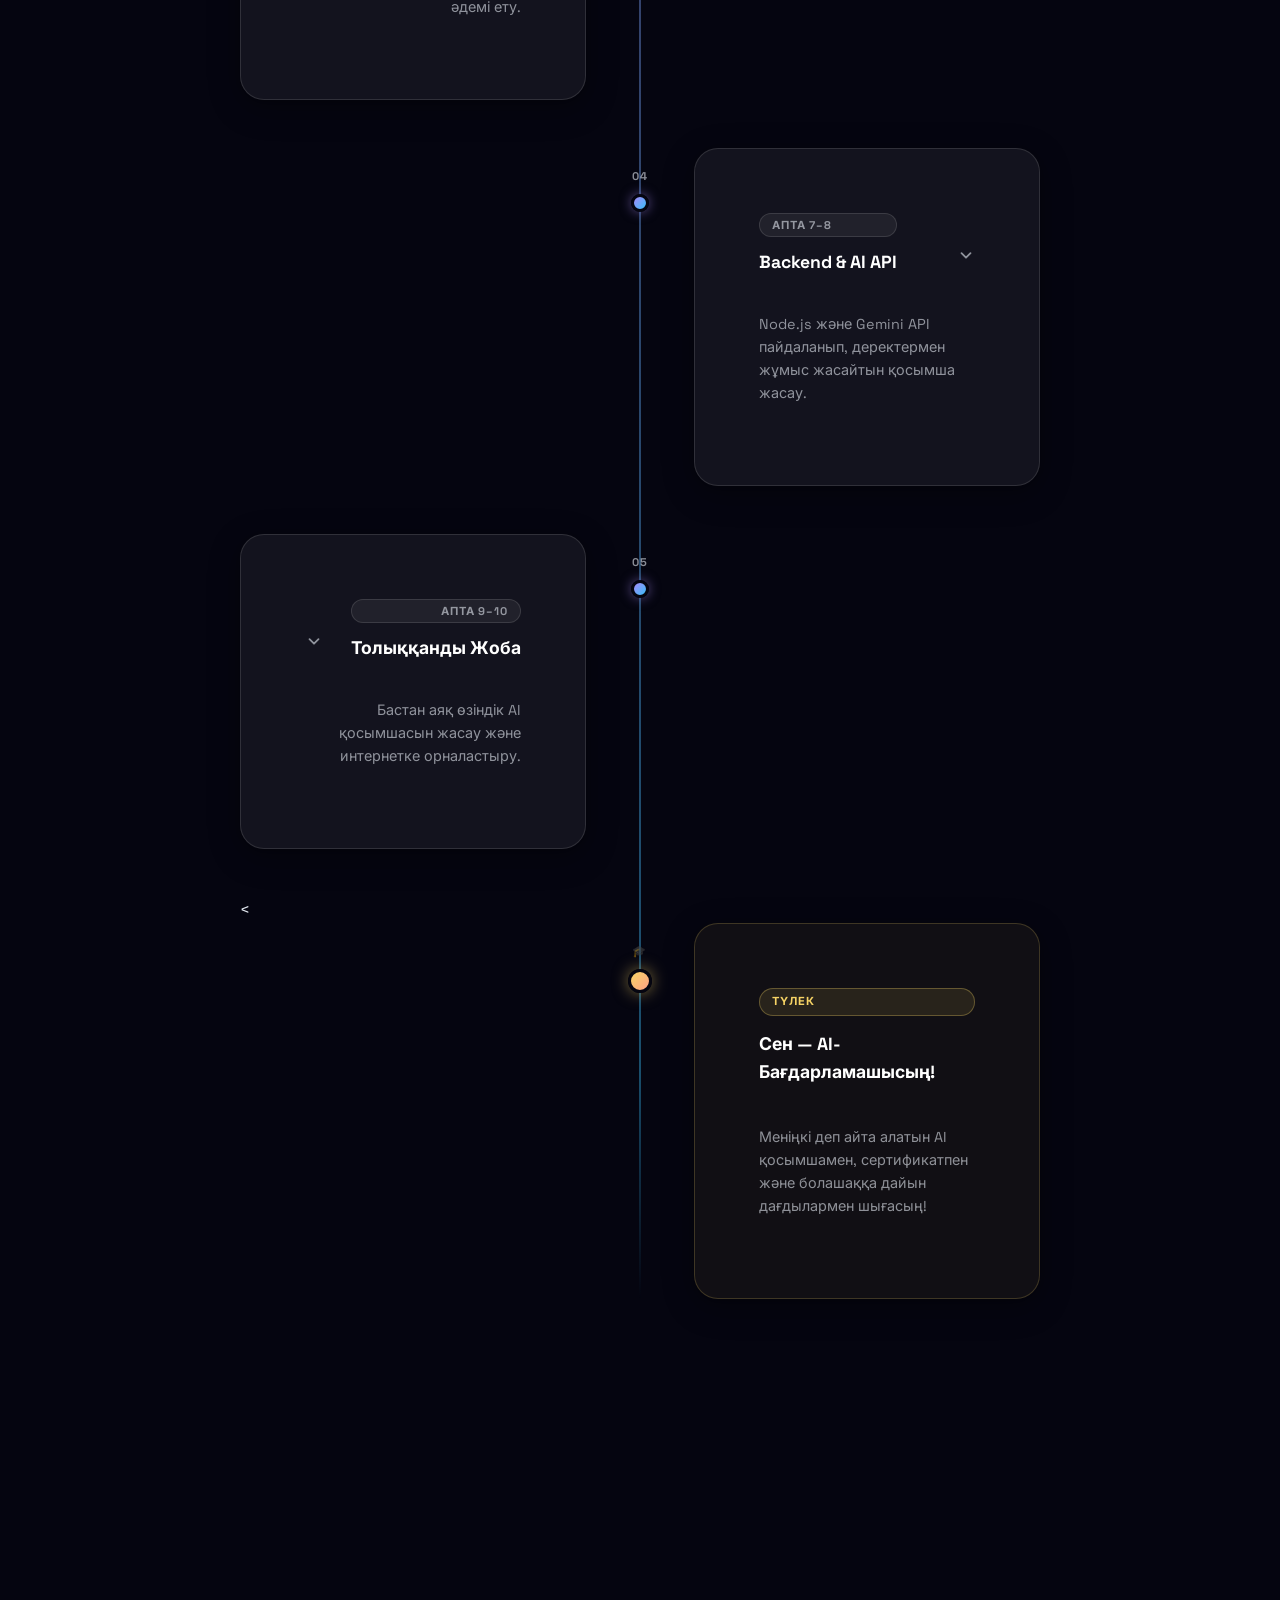
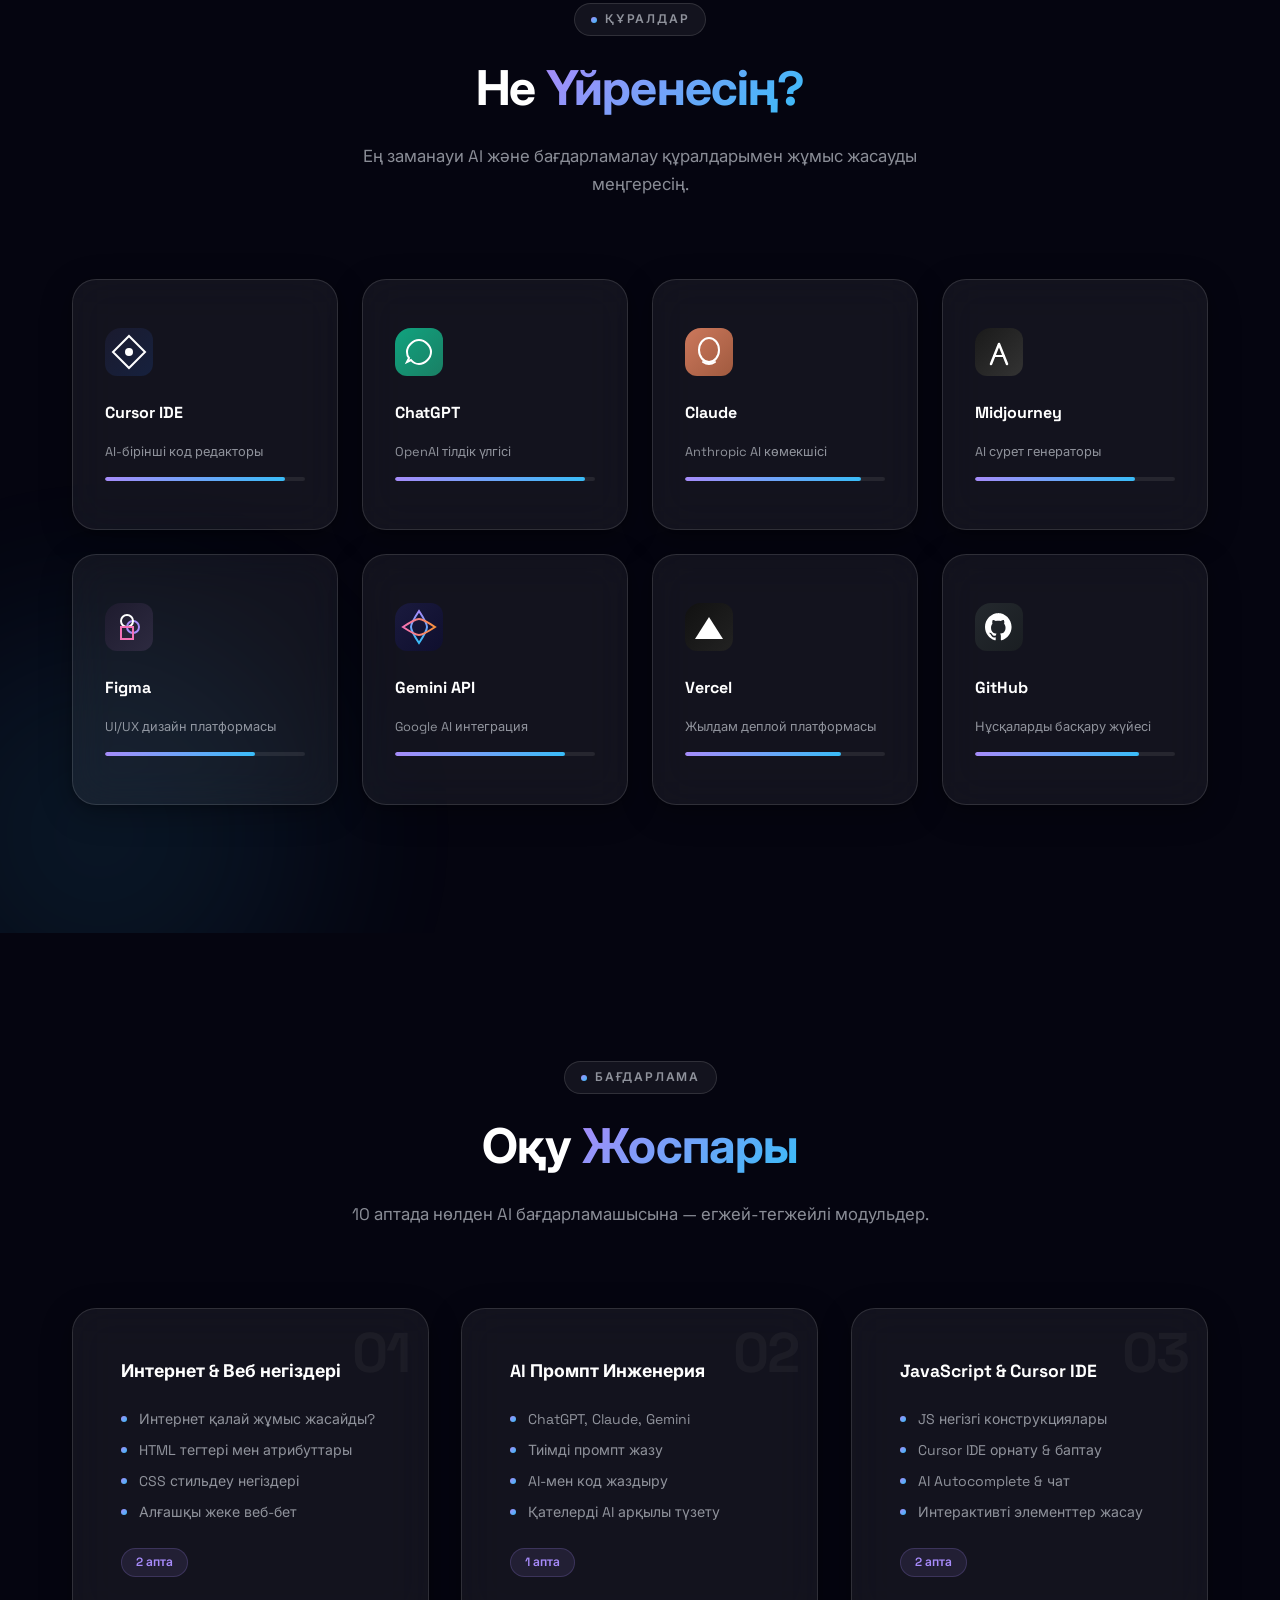
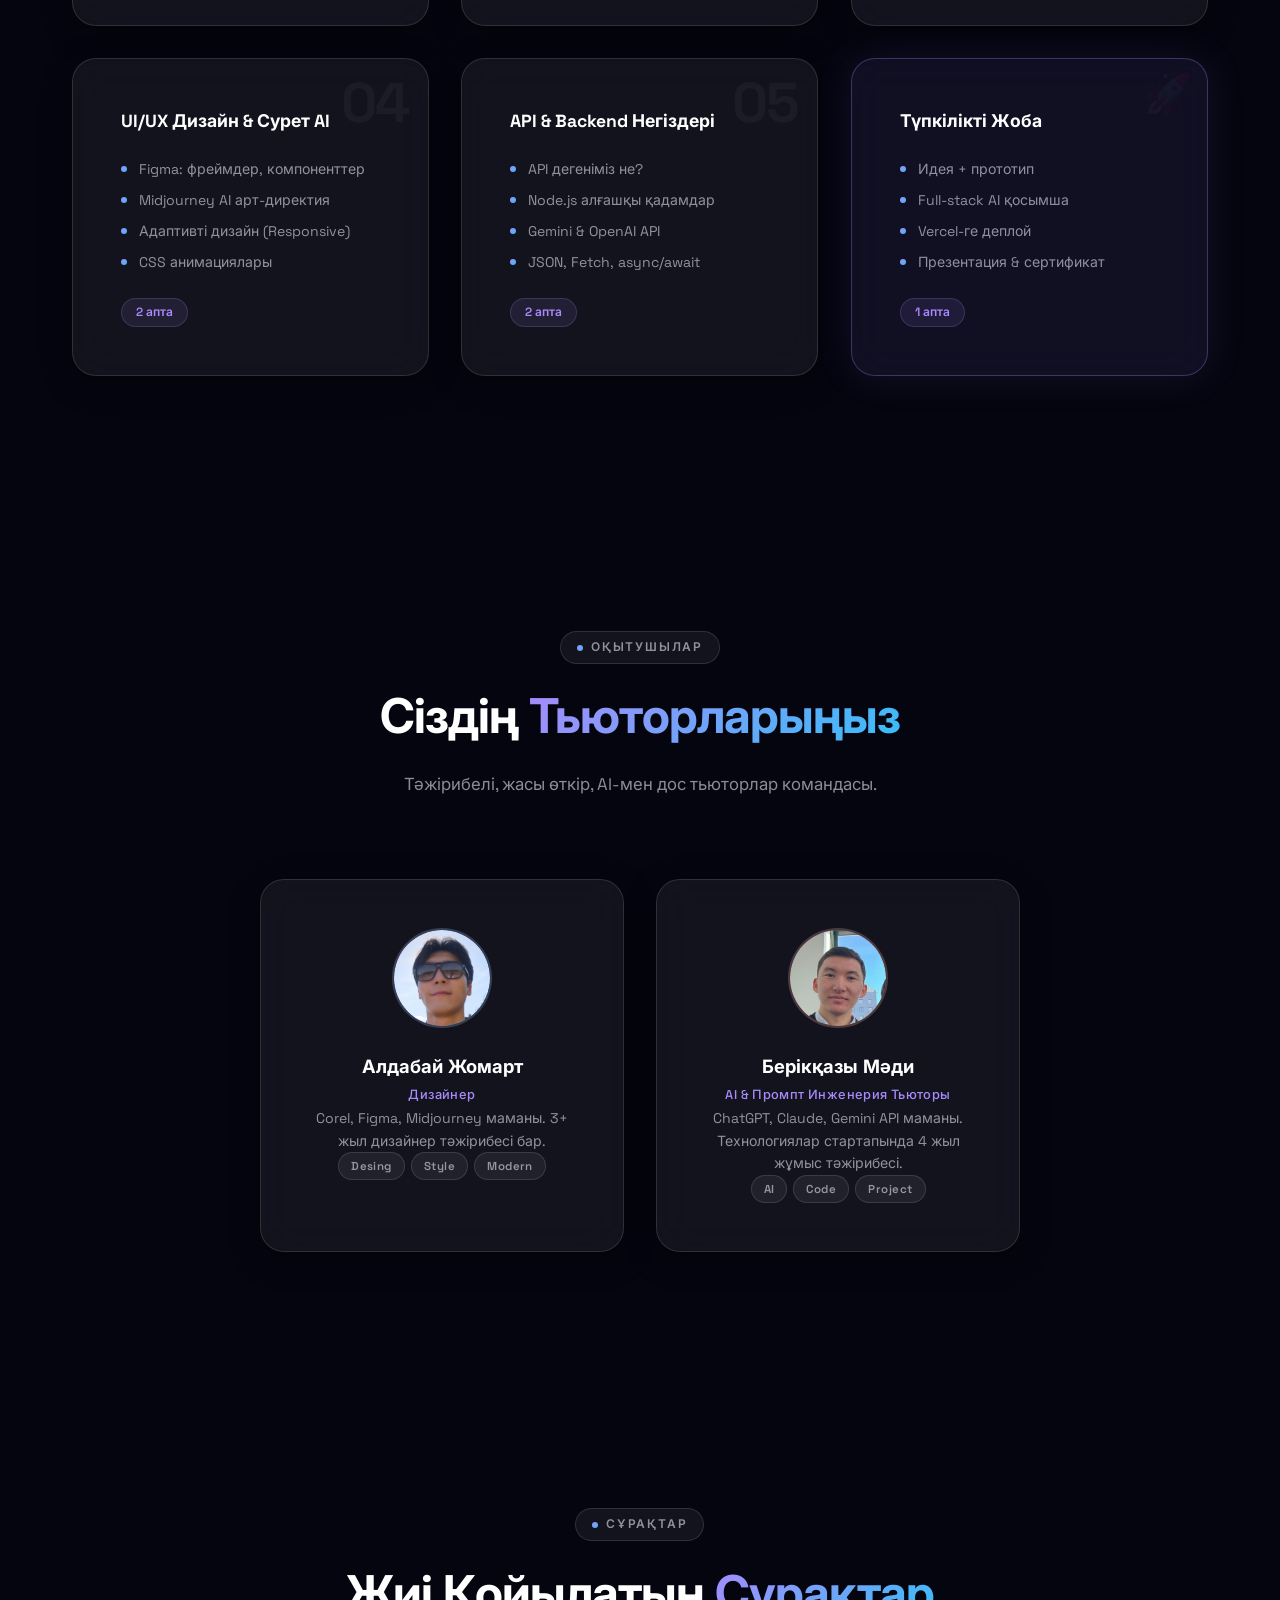
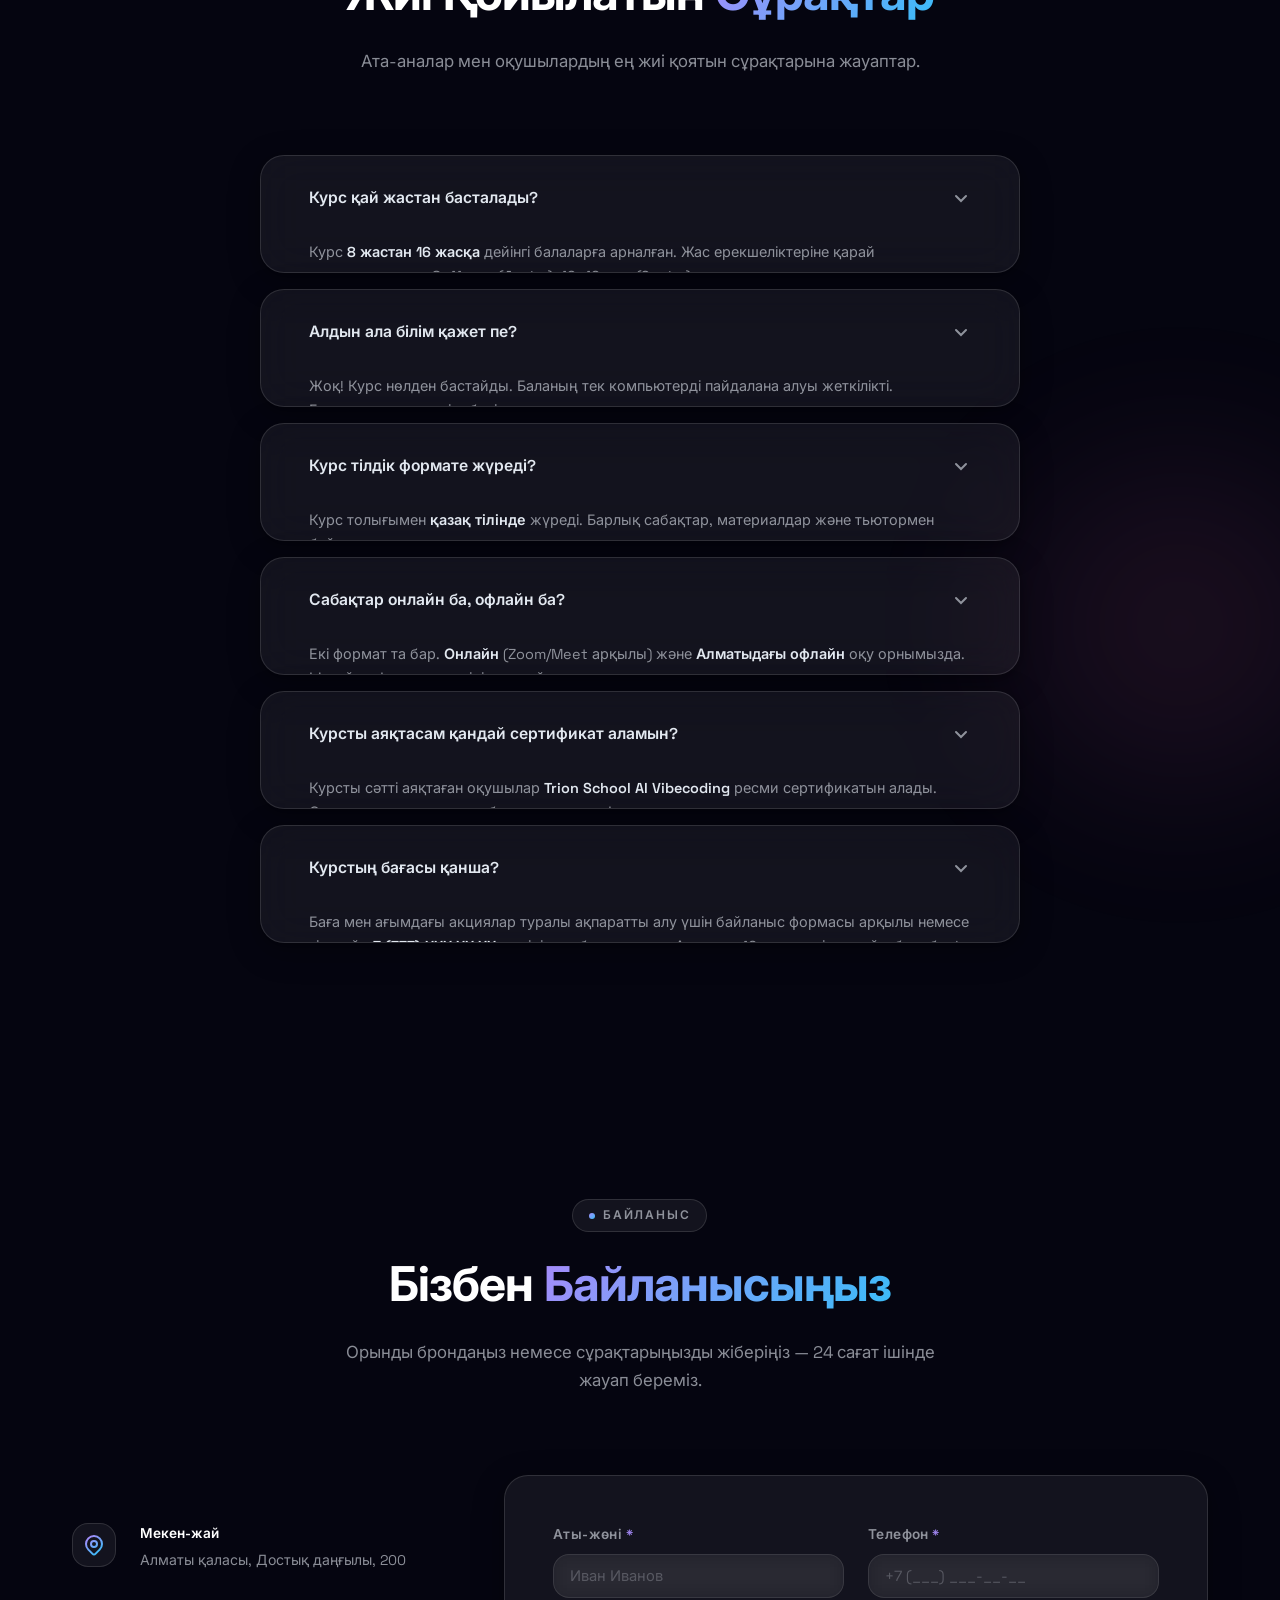
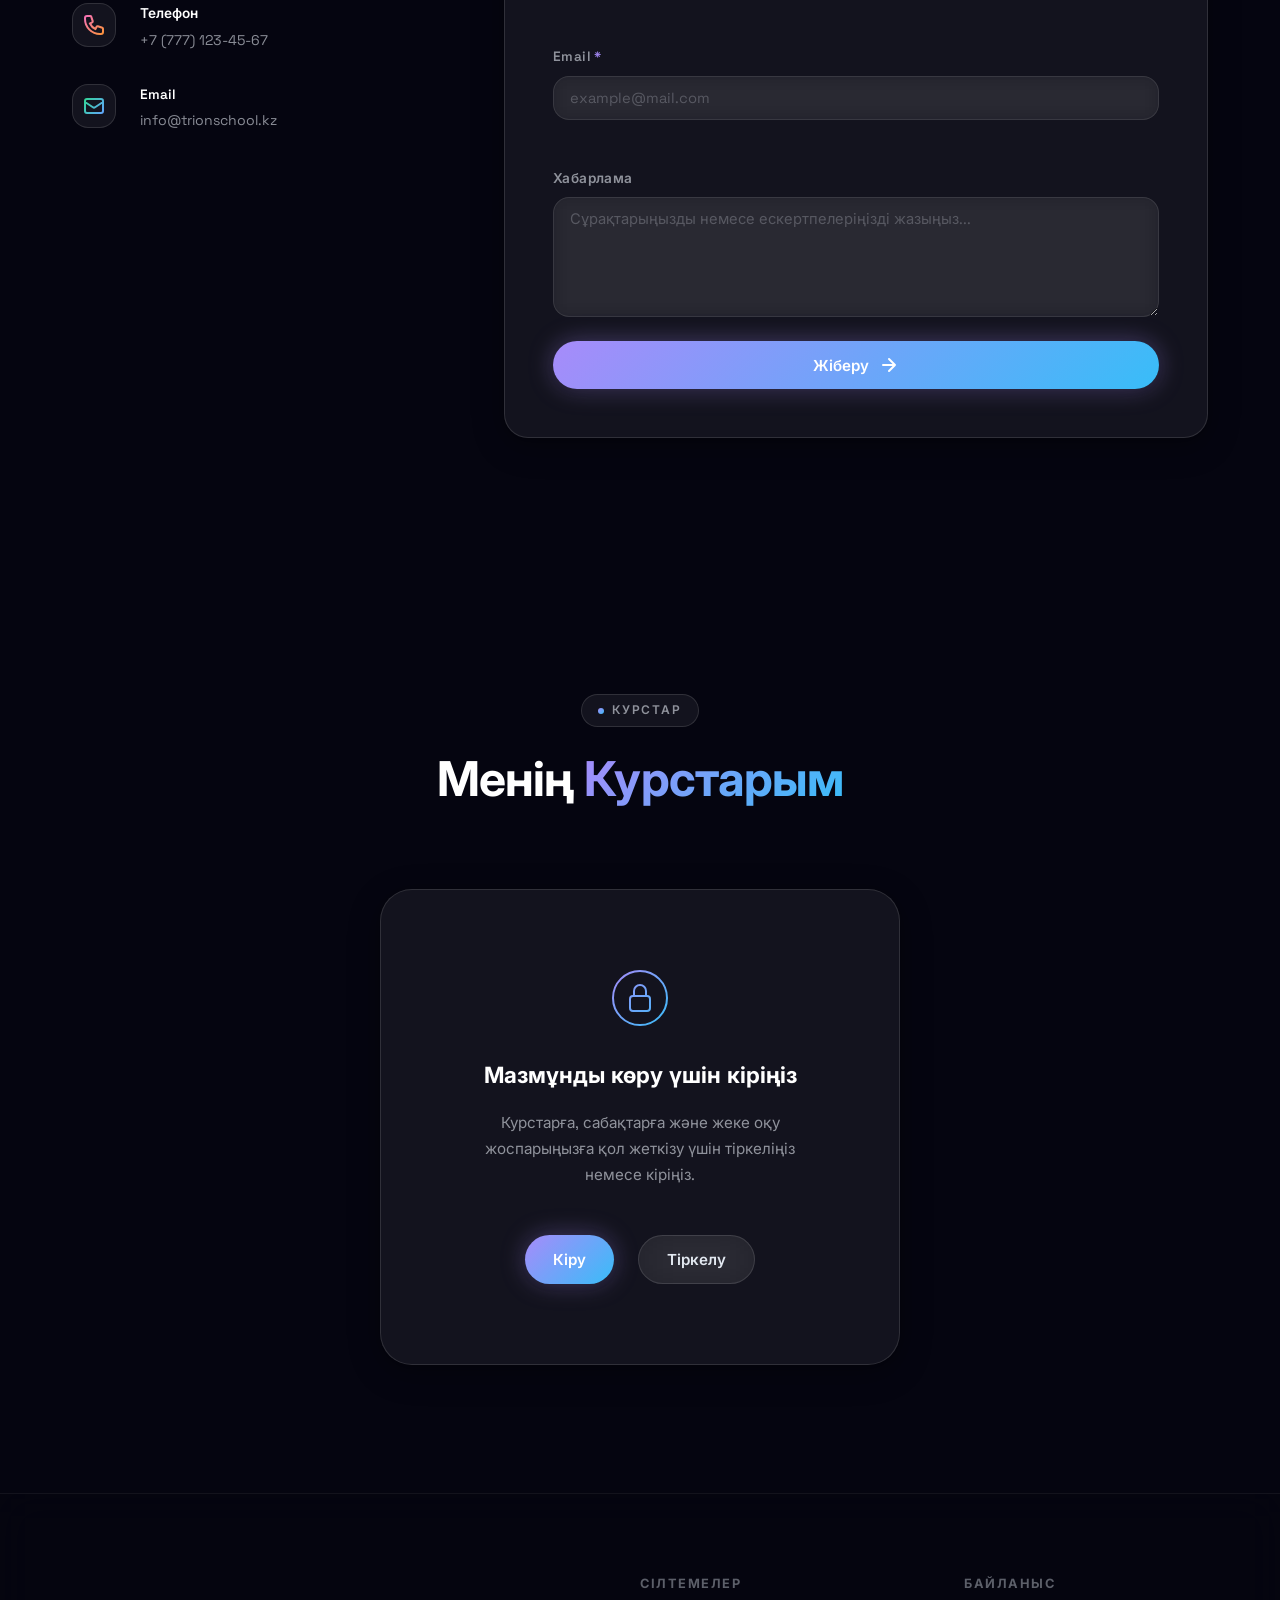
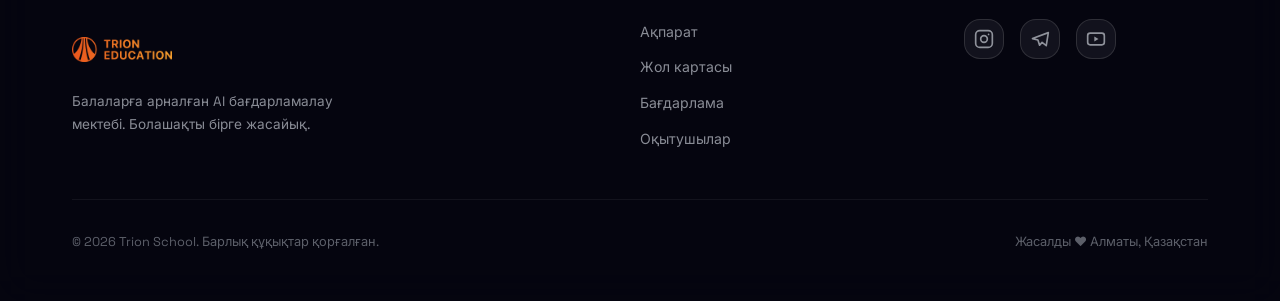
==== commit 03400d65: "ava" ====
--- a/index.html
+++ b/index.html
@@ -47,11 +47,21 @@
     <header class="navbar" id="navbar" role="banner">
       <nav class="navbar__inner" aria-label="Басты навигация">
         <!-- Logo -->
-<a href="#hero" class="navbar__logo" aria-label="Trion School — Басты бетке өту">
-  <span class="logo-icon" aria-hidden="true">
-    <img src="img/logo123.png" alt="" width="24" height="24" class="logo-icon-img" />
-  </span>
-</a>
+        <a
+          href="#hero"
+          class="navbar__logo"
+          aria-label="Trion School — Басты бетке өту"
+        >
+          <span class="logo-icon" aria-hidden="true">
+            <img
+              src="img/logo123.png"
+              alt=""
+              width="24"
+              height="24"
+              class="logo-icon-img"
+            />
+          </span>
+        </a>
 
         <!-- Hamburger (mobile) -->
         <button
@@ -72,10 +82,91 @@
           <li><a href="#syllabus" class="nav-link">Бағдарлама</a></li>
           <li><a href="#teachers" class="nav-link">Оқытушылар</a></li>
           <li><a href="#faq" class="nav-link">Сұрақтар</a></li>
+          <!-- Protected: Курстар -->
           <li>
-            <a href="#contact" class="nav-link nav-link--cta">
-              <span>Қосылу</span>
-            </a>
+            <button
+              class="nav-link nav-link--courses"
+              id="navCoursesBtn"
+              aria-label="Курстар бөліміне өту"
+            >
+              Курстар
+              <svg
+                width="13"
+                height="13"
+                viewBox="0 0 14 14"
+                fill="none"
+                aria-hidden="true"
+                class="courses-lock-icon"
+              >
+                <rect
+                  x="3"
+                  y="6"
+                  width="8"
+                  height="6"
+                  rx="1.5"
+                  stroke="currentColor"
+                  stroke-width="1.4"
+                />
+                <path
+                  d="M5 6V4.5a2 2 0 1 1 4 0V6"
+                  stroke="currentColor"
+                  stroke-width="1.4"
+                  stroke-linecap="round"
+                />
+              </svg>
+            </button>
+          </li>
+          <!-- Auth buttons: shown when logged OUT -->
+          <li class="nav-auth-group" id="authButtons">
+            <button class="btn btn--ghost btn--sm" id="btnSignIn">Кіру</button>
+            <button class="btn btn--primary btn--sm liquid-btn" id="btnSignUp">
+              <span class="btn__glow" aria-hidden="true"></span>Тіркелу
+            </button>
+          </li>
+          <!-- User chip: shown when logged IN -->
+          <li
+            class="nav-user-menu"
+            id="userMenu"
+            style="display: none"
+            role="status"
+            aria-live="polite"
+          >
+            <div class="user-chip">
+              <div class="user-chip__avatar" aria-hidden="true">
+                <img
+                  id="userAvatarImg"
+                  src=""
+                  alt=""
+                  style="display: none"
+                  width="28"
+                  height="28"
+                />
+                <span id="userAvatarText">?</span>
+              </div>
+              <span class="user-chip__name" id="userName"></span>
+              <button
+                class="user-chip__signout"
+                id="btnSignOut"
+                aria-label="Жүйеден шығу"
+                title="Шығу"
+              >
+                <svg
+                  width="15"
+                  height="15"
+                  viewBox="0 0 16 16"
+                  fill="none"
+                  aria-hidden="true"
+                >
+                  <path
+                    d="M6 2H3a1 1 0 0 0-1 1v10a1 1 0 0 0 1 1h3M11 11l3-3-3-3M14 8H6"
+                    stroke="currentColor"
+                    stroke-width="1.5"
+                    stroke-linecap="round"
+                    stroke-linejoin="round"
+                  />
+                </svg>
+              </button>
+            </div>
           </li>
         </ul>
       </nav>
@@ -1138,178 +1229,64 @@
           <div class="teachers-grid">
             <article
               class="teacher-card glass-card reveal"
-              aria-label="Оқытушы: Айбол Нұрланұлы"
+              aria-label="Оқытушы: Алдабай Жомарт"
             >
               <div class="teacher-card__avatar-wrapper">
                 <div
                   class="teacher-card__avatar teacher-avatar--1"
                   aria-hidden="true"
                 >
-                  <!-- AI-generated avatar placeholder -->
-                  <div class="avatar-placeholder">
-                    <svg width="80" height="80" viewBox="0 0 80 80" fill="none">
-                      <circle
-                        cx="40"
-                        cy="30"
-                        r="16"
-                        fill="rgba(167,139,250,0.4)"
-                        stroke="url(#av1)"
-                        stroke-width="2"
-                      />
-                      <path
-                        d="M14 72 C14 56 24 46 40 46 C56 46 66 56 66 72"
-                        fill="rgba(167,139,250,0.3)"
-                        stroke="url(#av1)"
-                        stroke-width="2"
-                      />
-                      <defs>
-                        <linearGradient
-                          id="av1"
-                          x1="0"
-                          y1="0"
-                          x2="80"
-                          y2="80"
-                          gradientUnits="userSpaceOnUse"
-                        >
-                          <stop offset="0%" stop-color="#a78bfa" />
-                          <stop offset="100%" stop-color="#38bdf8" />
-                        </linearGradient>
-                      </defs>
-                    </svg>
-                  </div>
+                  <img
+                    src="img/jomart.jpg"
+                    alt=""
+                    class="teacher-card__avatar-img"
+                  />
                   <div class="avatar-ring" aria-hidden="true"></div>
                 </div>
               </div>
               <div class="teacher-card__info">
                 <h3 class="teacher-name">Алдабай Жомарт</h3>
-                <span class="teacher-role"
-                  >Бас тьютор & Vibe coder</span
-                >
+                <span class="teacher-role">Дизайнер</span>
                 <p class="teacher-bio">
-                  5+ жыл тәжірибесі бар, React, Node.js, және AI интеграцияда
-                  маман. 20+ жоба жасаған.
+                  Corel, Figma, Midjourney маманы. 3+ жыл дизайнер тәжірибесі
+                  бар.
                 </p>
                 <div class="teacher-tags">
-                  <span class="tag">React</span>
-                  <span class="tag">Node.js</span>
-                  <span class="tag">AI/ML</span>
+                  <span class="tag">Desing</span>
+                  <span class="tag">Style</span>
+                  <span class="tag">Modern</span>
                 </div>
               </div>
             </article>
 
             <article
               class="teacher-card glass-card reveal"
-              aria-label="Оқытушы: Дана Сейітқалиқызы"
+              aria-label="Оқытушы: Берікқазы Мәди"
             >
               <div class="teacher-card__avatar-wrapper">
                 <div
                   class="teacher-card__avatar teacher-avatar--2"
                   aria-hidden="true"
                 >
-                  <div class="avatar-placeholder">
-                    <svg width="80" height="80" viewBox="0 0 80 80" fill="none">
-                      <circle
-                        cx="40"
-                        cy="30"
-                        r="16"
-                        fill="rgba(244,114,182,0.4)"
-                        stroke="url(#av2)"
-                        stroke-width="2"
-                      />
-                      <path
-                        d="M14 72 C14 56 24 46 40 46 C56 46 66 56 66 72"
-                        fill="rgba(244,114,182,0.3)"
-                        stroke="url(#av2)"
-                        stroke-width="2"
-                      />
-                      <defs>
-                        <linearGradient
-                          id="av2"
-                          x1="0"
-                          y1="0"
-                          x2="80"
-                          y2="80"
-                          gradientUnits="userSpaceOnUse"
-                        >
-                          <stop offset="0%" stop-color="#f472b6" />
-                          <stop offset="100%" stop-color="#fb923c" />
-                        </linearGradient>
-                      </defs>
-                    </svg>
-                  </div>
+                  <img
+                    src="img/madi.png"
+                    alt=""
+                    class="teacher-card__avatar-img"
+                  />
                   <div class="avatar-ring" aria-hidden="true"></div>
                 </div>
               </div>
               <div class="teacher-card__info">
                 <h3 class="teacher-name">Берікқазы Мәди</h3>
-                <span class="teacher-role"
-                  >UI/UX Дизайнер & Mobile Developer</span
-                >
-                <p class="teacher-bio">
-                  Figma, Midjourney маманы. 3+ жыл балаларға Java тілін үйреткен.
-                </p>
-                <div class="teacher-tags">
-                  <span class="tag">Figma</span>
-                  <span class="tag">Midjourney</span>
-                  <span class="tag">Flutter</span>
-                </div>
-              </div>
-            </article>
-
-            <article
-              class="teacher-card glass-card reveal"
-              aria-label="Оқытушы: Ерлан Жақсыбеков"
-            >
-              <div class="teacher-card__avatar-wrapper">
-                <div
-                  class="teacher-card__avatar teacher-avatar--3"
-                  aria-hidden="true"
-                >
-                  <div class="avatar-placeholder">
-                    <svg width="80" height="80" viewBox="0 0 80 80" fill="none">
-                      <circle
-                        cx="40"
-                        cy="30"
-                        r="16"
-                        fill="rgba(52,211,153,0.4)"
-                        stroke="url(#av3)"
-                        stroke-width="2"
-                      />
-                      <path
-                        d="M14 72 C14 56 24 46 40 46 C56 46 66 56 66 72"
-                        fill="rgba(52,211,153,0.3)"
-                        stroke="url(#av3)"
-                        stroke-width="2"
-                      />
-                      <defs>
-                        <linearGradient
-                          id="av3"
-                          x1="0"
-                          y1="0"
-                          x2="80"
-                          y2="80"
-                          gradientUnits="userSpaceOnUse"
-                        >
-                          <stop offset="0%" stop-color="#34d399" />
-                          <stop offset="100%" stop-color="#60a5fa" />
-                        </linearGradient>
-                      </defs>
-                    </svg>
-                  </div>
-                  <div class="avatar-ring" aria-hidden="true"></div>
-                </div>
-              </div>
-              <div class="teacher-card__info">
-                <h3 class="teacher-name">Ерлан Жақсыбеков</h3>
                 <span class="teacher-role">AI & Промпт Инженерия Тьюторы</span>
                 <p class="teacher-bio">
                   ChatGPT, Claude, Gemini API маманы. Технологиялар стартапында
                   4 жыл жұмыс тәжірибесі.
                 </p>
                 <div class="teacher-tags">
-                  <span class="tag">Prompt Eng.</span>
-                  <span class="tag">Gemini API</span>
-                  <span class="tag">Python</span>
+                  <span class="tag">AI</span>
+                  <span class="tag">Code</span>
+                  <span class="tag">Project</span>
                 </div>
               </div>
             </article>
@@ -1772,7 +1749,559 @@
           </div>
         </div>
       </section>
+
+      <!-- ═══════════════════════════════════════════
+           COURSES SECTION (Protected)
+      ═══════════════════════════════════════════ -->
+      <section
+        class="section courses-section"
+        id="courses"
+        aria-labelledby="coursesTitle"
+      >
+        <div class="container">
+          <div class="section-header reveal">
+            <span class="section-tag">Курстар</span>
+            <h2 class="section-title" id="coursesTitle">
+              Менің <span class="gradient-text">Курстарым</span>
+            </h2>
+          </div>
+
+          <!-- LOCKED STATE (not logged in) -->
+          <div class="courses-locked reveal">
+            <div class="courses-locked__card glass-card">
+              <div class="courses-locked__icon" aria-hidden="true">
+                <svg width="56" height="56" viewBox="0 0 56 56" fill="none">
+                  <circle
+                    cx="28"
+                    cy="28"
+                    r="27"
+                    stroke="url(#lockGrad)"
+                    stroke-width="2"
+                  />
+                  <rect
+                    x="18"
+                    y="26"
+                    width="20"
+                    height="15"
+                    rx="3"
+                    stroke="url(#lockGrad)"
+                    stroke-width="2"
+                  />
+                  <path
+                    d="M22 26V21a6 6 0 1 1 12 0v5"
+                    stroke="url(#lockGrad)"
+                    stroke-width="2"
+                    stroke-linecap="round"
+                  />
+                  <defs>
+                    <linearGradient
+                      id="lockGrad"
+                      x1="0"
+                      y1="0"
+                      x2="56"
+                      y2="56"
+                      gradientUnits="userSpaceOnUse"
+                    >
+                      <stop offset="0%" stop-color="#a78bfa" />
+                      <stop offset="100%" stop-color="#38bdf8" />
+                    </linearGradient>
+                  </defs>
+                </svg>
+              </div>
+              <h3>Мазмұнды көру үшін кіріңіз</h3>
+              <p>
+                Курстарға, сабақтарға және жеке оқу жоспарыңызға қол жеткізу
+                үшін тіркеліңіз немесе кіріңіз.
+              </p>
+              <div class="courses-locked__actions">
+                <button
+                  class="btn btn--primary liquid-btn"
+                  id="coursesSignInPrompt"
+                >
+                  <span class="btn__glow" aria-hidden="true"></span>
+                  <span>Кіру</span>
+                </button>
+                <button class="btn btn--ghost" id="coursesSignUpPrompt">
+                  Тіркелу
+                </button>
+              </div>
+            </div>
+          </div>
+
+          <!-- DASHBOARD STATE (logged in) -->
+          <div class="courses-dashboard" style="display: none">
+            <div class="dashboard-header glass-card">
+              <div class="dashboard-welcome">
+                <div class="dashboard-avatar" aria-hidden="true">🎓</div>
+                <div>
+                  <p class="dashboard-greeting">Қош келдіңіз,</p>
+                  <h3 class="dashboard-welcome-name">Пайдаланушы</h3>
+                </div>
+              </div>
+              <div class="dashboard-stats">
+                <div class="dash-stat">
+                  <span class="dash-stat__num">3</span>
+                  <span class="dash-stat__label">Белсенді курс</span>
+                </div>
+                <div class="dash-stat">
+                  <span class="dash-stat__num">47%</span>
+                  <span class="dash-stat__label">Орташа прогресс</span>
+                </div>
+                <div class="dash-stat">
+                  <span class="dash-stat__num">12</span>
+                  <span class="dash-stat__label">Аяқталған сабақ</span>
+                </div>
+              </div>
+            </div>
+
+            <div class="courses-grid">
+              <!-- Course card 1 -->
+              <article class="course-card glass-card">
+                <div class="course-card__badge course-badge--active">
+                  Белсенді
+                </div>
+                <div class="course-card__icon" aria-hidden="true">
+                  <svg width="40" height="40" viewBox="0 0 40 40" fill="none">
+                    <rect width="40" height="40" rx="10" fill="url(#cc1)" />
+                    <path
+                      d="M12 20l6 6 10-10"
+                      stroke="white"
+                      stroke-width="2.5"
+                      stroke-linecap="round"
+                      stroke-linejoin="round"
+                    />
+                    <defs>
+                      <linearGradient
+                        id="cc1"
+                        x1="0"
+                        y1="0"
+                        x2="40"
+                        y2="40"
+                        gradientUnits="userSpaceOnUse"
+                      >
+                        <stop offset="0%" stop-color="#a78bfa" />
+                        <stop offset="100%" stop-color="#38bdf8" />
+                      </linearGradient>
+                    </defs>
+                  </svg>
+                </div>
+                <h3 class="course-card__title">HTML &amp; CSS Негіздері</h3>
+                <p class="course-card__desc">
+                  Веб-бет жасаудың алғашқы қадамдары
+                </p>
+                <div class="course-card__progress">
+                  <div class="course-progress-bar">
+                    <div class="course-progress-fill" style="width: 80%"></div>
+                  </div>
+                  <span class="course-progress-label">80%</span>
+                </div>
+                <button
+                  class="btn btn--primary btn--sm liquid-btn course-card__btn"
+                >
+                  <span class="btn__glow" aria-hidden="true"></span>Жалғастыру
+                </button>
+              </article>
+
+              <!-- Course card 2 -->
+              <article class="course-card glass-card">
+                <div class="course-card__badge course-badge--active">
+                  Белсенді
+                </div>
+                <div class="course-card__icon" aria-hidden="true">
+                  <svg width="40" height="40" viewBox="0 0 40 40" fill="none">
+                    <rect width="40" height="40" rx="10" fill="url(#cc2)" />
+                    <circle
+                      cx="20"
+                      cy="20"
+                      r="8"
+                      stroke="white"
+                      stroke-width="2"
+                    />
+                    <path
+                      d="M20 16v4l3 3"
+                      stroke="white"
+                      stroke-width="2"
+                      stroke-linecap="round"
+                    />
+                    <defs>
+                      <linearGradient
+                        id="cc2"
+                        x1="0"
+                        y1="0"
+                        x2="40"
+                        y2="40"
+                        gradientUnits="userSpaceOnUse"
+                      >
+                        <stop offset="0%" stop-color="#f472b6" />
+                        <stop offset="100%" stop-color="#fb923c" />
+                      </linearGradient>
+                    </defs>
+                  </svg>
+                </div>
+                <h3 class="course-card__title">AI Промпт Инженерия</h3>
+                <p class="course-card__desc">
+                  ChatGPT, Claude және Gemini пайдалану
+                </p>
+                <div class="course-card__progress">
+                  <div class="course-progress-bar">
+                    <div class="course-progress-fill" style="width: 45%"></div>
+                  </div>
+                  <span class="course-progress-label">45%</span>
+                </div>
+                <button
+                  class="btn btn--primary btn--sm liquid-btn course-card__btn"
+                >
+                  <span class="btn__glow" aria-hidden="true"></span>Жалғастыру
+                </button>
+              </article>
+
+              <!-- Course card 3 -->
+              <article class="course-card glass-card">
+                <div class="course-card__badge course-badge--new">Жаңа</div>
+                <div class="course-card__icon" aria-hidden="true">
+                  <svg width="40" height="40" viewBox="0 0 40 40" fill="none">
+                    <rect width="40" height="40" rx="10" fill="url(#cc3)" />
+                    <path
+                      d="M14 28V20a6 6 0 0 1 12 0v8M10 28h20"
+                      stroke="white"
+                      stroke-width="2"
+                      stroke-linecap="round"
+                    />
+                    <defs>
+                      <linearGradient
+                        id="cc3"
+                        x1="0"
+                        y1="0"
+                        x2="40"
+                        y2="40"
+                        gradientUnits="userSpaceOnUse"
+                      >
+                        <stop offset="0%" stop-color="#34d399" />
+                        <stop offset="100%" stop-color="#60a5fa" />
+                      </linearGradient>
+                    </defs>
+                  </svg>
+                </div>
+                <h3 class="course-card__title">JavaScript &amp; Cursor IDE</h3>
+                <p class="course-card__desc">AI-бірінші бағдарламалау ортасы</p>
+                <div class="course-card__progress">
+                  <div class="course-progress-bar">
+                    <div class="course-progress-fill" style="width: 15%"></div>
+                  </div>
+                  <span class="course-progress-label">15%</span>
+                </div>
+                <button class="btn btn--ghost btn--sm course-card__btn">
+                  Бастау
+                </button>
+              </article>
+
+              <!-- Add course card -->
+              <article class="course-card course-card--add glass-card">
+                <div class="course-card__add-inner">
+                  <div class="course-add-icon" aria-hidden="true">＋</div>
+                  <h3>Жаңа курс қосу</h3>
+                  <p>Каталогтан курс таңдап, оқуды бастаңыз</p>
+                  <button class="btn btn--ghost btn--sm">Каталог</button>
+                </div>
+              </article>
+            </div>
+          </div>
+        </div>
+      </section>
     </main>
+
+    <!-- ═══════════════════════════════════════════
+         AUTH MODAL
+    ═══════════════════════════════════════════ -->
+    <div
+      class="auth-modal"
+      id="authModal"
+      role="dialog"
+      aria-modal="true"
+      aria-labelledby="authModalTitle"
+      hidden
+    >
+      <!-- Backdrop -->
+      <div
+        class="auth-modal__backdrop"
+        id="authModalBackdrop"
+        aria-hidden="true"
+      ></div>
+
+      <!-- Dialog -->
+      <div class="auth-modal__dialog glass-card">
+        <!-- Close -->
+        <button class="auth-modal__close" id="authModalClose" aria-label="Жабу">
+          <svg
+            width="20"
+            height="20"
+            viewBox="0 0 20 20"
+            fill="none"
+            aria-hidden="true"
+          >
+            <path
+              d="M5 5l10 10M15 5L5 15"
+              stroke="currentColor"
+              stroke-width="2"
+              stroke-linecap="round"
+            />
+          </svg>
+        </button>
+
+        <!-- Header -->
+        <div class="auth-modal__header">
+          <div class="auth-modal__logo" aria-hidden="true">
+            <svg width="36" height="36" viewBox="0 0 32 32" fill="none">
+              <polygon
+                points="16,2 30,28 2,28"
+                fill="none"
+                stroke="url(#amLogo)"
+                stroke-width="2.5"
+                stroke-linejoin="round"
+              />
+              <circle cx="16" cy="16" r="5" fill="url(#amLogo)" />
+              <defs>
+                <linearGradient
+                  id="amLogo"
+                  x1="0"
+                  y1="0"
+                  x2="32"
+                  y2="32"
+                  gradientUnits="userSpaceOnUse"
+                >
+                  <stop offset="0%" stop-color="#a78bfa" />
+                  <stop offset="100%" stop-color="#38bdf8" />
+                </linearGradient>
+              </defs>
+            </svg>
+          </div>
+          <h2 class="auth-modal__title" id="authModalTitle">Жүйеге кіру</h2>
+          <p class="auth-modal__subtitle" id="authModalSubtitle">
+            Trion School — AI Vibecoding
+          </p>
+        </div>
+
+        <!-- Tabs -->
+        <div
+          class="auth-tabs"
+          role="tablist"
+          aria-label="Аутентификация режимі"
+        >
+          <button
+            class="auth-tab active"
+            data-tab="signin"
+            role="tab"
+            aria-selected="true"
+            aria-controls="signInForm"
+          >
+            Кіру
+          </button>
+          <button
+            class="auth-tab"
+            data-tab="signup"
+            role="tab"
+            aria-selected="false"
+            aria-controls="signUpForm"
+          >
+            Тіркелу
+          </button>
+        </div>
+
+        <!-- Google Sign-In -->
+        <button class="btn-google" id="btnGoogle" type="button">
+          <svg width="18" height="18" viewBox="0 0 24 24" aria-hidden="true">
+            <path
+              d="M22.56 12.25c0-.78-.07-1.53-.2-2.25H12v4.26h5.92c-.26 1.37-1.04 2.53-2.21 3.31v2.77h3.57c2.08-1.92 3.28-4.74 3.28-8.09z"
+              fill="#4285F4"
+            />
+            <path
+              d="M12 23c2.97 0 5.46-.98 7.28-2.66l-3.57-2.77c-.98.66-2.23 1.06-3.71 1.06-2.86 0-5.29-1.93-6.16-4.53H2.18v2.84C3.99 20.53 7.7 23 12 23z"
+              fill="#34A853"
+            />
+            <path
+              d="M5.84 14.09c-.22-.66-.35-1.36-.35-2.09s.13-1.43.35-2.09V7.07H2.18C1.43 8.55 1 10.22 1 12s.43 3.45 1.18 4.93l3.66-2.84z"
+              fill="#FBBC05"
+            />
+            <path
+              d="M12 5.38c1.62 0 3.06.56 4.21 1.64l3.15-3.15C17.45 2.09 14.97 1 12 1 7.7 1 3.99 3.47 2.18 7.07l3.66 2.84c.87-2.6 3.3-4.53 6.16-4.53z"
+              fill="#EA4335"
+            />
+          </svg>
+          Google арқылы кіру
+        </button>
+
+        <div class="auth-divider" aria-hidden="true"><span>немесе</span></div>
+
+        <!-- Sign In Form -->
+        <form id="signInForm" class="auth-form" novalidate>
+          <div class="form-group">
+            <label for="siEmail" class="form-label">Email</label>
+            <input
+              type="email"
+              id="siEmail"
+              name="siEmail"
+              class="form-input glass-input"
+              placeholder="email@example.com"
+              required
+              autocomplete="email"
+            />
+          </div>
+          <div class="form-group">
+            <label for="siPassword" class="form-label">Құпиясөз</label>
+            <div class="input-password-wrapper">
+              <input
+                type="password"
+                id="siPassword"
+                name="siPassword"
+                class="form-input glass-input"
+                placeholder="••••••••"
+                required
+                autocomplete="current-password"
+              />
+              <button
+                type="button"
+                class="toggle-password"
+                aria-label="Құпиясөзді көрсету/жасыру"
+                data-target="siPassword"
+              >
+                <svg
+                  width="18"
+                  height="18"
+                  viewBox="0 0 24 24"
+                  fill="none"
+                  aria-hidden="true"
+                >
+                  <path
+                    d="M1 12s4-8 11-8 11 8 11 8-4 8-11 8-11-8-11-8z"
+                    stroke="currentColor"
+                    stroke-width="1.8"
+                  />
+                  <circle
+                    cx="12"
+                    cy="12"
+                    r="3"
+                    stroke="currentColor"
+                    stroke-width="1.8"
+                  />
+                </svg>
+              </button>
+            </div>
+          </div>
+          <p
+            class="auth-error"
+            id="signInError"
+            role="alert"
+            aria-live="polite"
+          ></p>
+          <button type="submit" class="btn btn--primary btn--full liquid-btn">
+            <span class="btn__glow" aria-hidden="true"></span>
+            <span id="signInBtnText">Кіру</span>
+          </button>
+        </form>
+
+        <!-- Sign Up Form -->
+        <form id="signUpForm" class="auth-form" novalidate hidden>
+          <div class="form-group">
+            <label for="suName" class="form-label"
+              >Аты-жөні <span aria-hidden="true">*</span></label
+            >
+            <input
+              type="text"
+              id="suName"
+              name="suName"
+              class="form-input glass-input"
+              placeholder="Айбол Нұрланұлы"
+              required
+              autocomplete="name"
+            />
+          </div>
+          <div class="form-group">
+            <label for="suEmail" class="form-label"
+              >Email <span aria-hidden="true">*</span></label
+            >
+            <input
+              type="email"
+              id="suEmail"
+              name="suEmail"
+              class="form-input glass-input"
+              placeholder="email@example.com"
+              required
+              autocomplete="email"
+            />
+          </div>
+          <div class="form-group">
+            <label for="suPassword" class="form-label"
+              >Құпиясөз <span aria-hidden="true">*</span></label
+            >
+            <div class="input-password-wrapper">
+              <input
+                type="password"
+                id="suPassword"
+                name="suPassword"
+                class="form-input glass-input"
+                placeholder="Кем дегенде 6 таңба"
+                required
+                minlength="6"
+                autocomplete="new-password"
+              />
+              <button
+                type="button"
+                class="toggle-password"
+                aria-label="Құпиясөзді көрсету/жасыру"
+                data-target="suPassword"
+              >
+                <svg
+                  width="18"
+                  height="18"
+                  viewBox="0 0 24 24"
+                  fill="none"
+                  aria-hidden="true"
+                >
+                  <path
+                    d="M1 12s4-8 11-8 11 8 11 8-4 8-11 8-11-8-11-8z"
+                    stroke="currentColor"
+                    stroke-width="1.8"
+                  />
+                  <circle
+                    cx="12"
+                    cy="12"
+                    r="3"
+                    stroke="currentColor"
+                    stroke-width="1.8"
+                  />
+                </svg>
+              </button>
+            </div>
+          </div>
+          <div class="form-group">
+            <label for="suPasswordConfirm" class="form-label"
+              >Құпиясөзді растау <span aria-hidden="true">*</span></label
+            >
+            <input
+              type="password"
+              id="suPasswordConfirm"
+              name="suPasswordConfirm"
+              class="form-input glass-input"
+              placeholder="••••••••"
+              required
+              autocomplete="new-password"
+            />
+          </div>
+          <p
+            class="auth-error"
+            id="signUpError"
+            role="alert"
+            aria-live="polite"
+          ></p>
+          <button type="submit" class="btn btn--primary btn--full liquid-btn">
+            <span class="btn__glow" aria-hidden="true"></span>
+            <span id="signUpBtnText">Тіркелу</span>
+          </button>
+        </form>
+      </div>
+      <!-- /.auth-modal__dialog -->
+    </div>
+    <!-- /#authModal -->
 
     <!-- ═══════════════════════════════════════════
        FOOTER
@@ -1783,14 +2312,7 @@
           <div class="footer__brand">
             <a href="#hero" class="navbar__logo" aria-label="Trion School">
               <span class="logo-icon" aria-hidden="true">
-                <svg width="28" height="28" viewBox="0 0 32 32" fill="none">
-                  <polygon
-                    points="16,2 30,28 2,28"
-                    fill="none"
-                    stroke="url(#fLogoGrad)"
-                    stroke-width="2.5"
-                    stroke-linejoin="round"
-                  />
+                
                   <circle cx="16" cy="16" r="5" fill="url(#fLogoGrad)" />
                   <defs>
                     <linearGradient
@@ -1807,7 +2329,17 @@
                   </defs>
                 </svg>
               </span>
-              <span class="logo-text">Trion <strong>School</strong></span>
+              <a href="#hero" class="navbar__logo" aria-label="Trion School">
+                <span class="logo-icon" aria-hidden="true">
+                  <img
+                    src="img/logo123.png"
+                    alt=""
+                    width="28"
+                    height="28"
+                    class="logo-icon-img"
+                  />
+                </span>
+              </a>
             </a>
             <p>
               Балаларға арналған AI бағдарламалау мектебі. Болашақты бірге
@@ -1882,8 +2414,24 @@
     </footer>
 
     <!-- Scripts -->
+    <!-- Firebase Auth module (must be type=module) -->
+    <script type="module" src="js/auth.js"></script>
+    <!-- Inline password-toggle (no module needed) -->
+    <script>
+      document.addEventListener("click", (e) => {
+        const btn = e.target.closest(".toggle-password");
+        if (!btn) return;
+        const input = document.getElementById(btn.dataset.target);
+        if (!input) return;
+        const isText = input.type === "text";
+        input.type = isText ? "password" : "text";
+        btn.setAttribute(
+          "aria-label",
+          isText ? "Құпиясөзді көрсету" : "Құпиясөзді жасыру",
+        );
+      });
+    </script>
     <script src="js/main.js" defer></script>
-    <script src="js/roadmap.js" defer></script>
     <script src="js/particles.js" defer></script>
     <script src="js/animations.js" defer></script>
   </body>
--- a/css/styles.css
+++ b/css/styles.css
@@ -6,6 +6,12 @@
 /* ─── CSS Custom Properties ─────────────────────────── */
 
 /* Кликабельная карточка шага */
+.teacher-card__avatar-img {
+  width: 100%;
+  height: 100%;
+  object-fit: cover;
+  border-radius: 50%;
+}
 .logo-icon {
   display: inline-flex;
   align-items: center;
@@ -1183,8 +1189,10 @@
 
 .teachers-grid {
   display: grid;
-  grid-template-columns: repeat(auto-fill, minmax(300px, 1fr));
+  grid-template-columns: repeat(auto-fit, minmax(280px, 1fr));
   gap: var(--spacing-lg);
+  max-width: 760px;
+  margin-inline: auto;
 }
 
 .teacher-card {
--- a/css/styles.css
+++ b/css/styles.css
@@ -6,6 +6,12 @@
 /* ─── CSS Custom Properties ─────────────────────────── */
 
 /* Кликабельная карточка шага */
+.teacher-card__avatar-img {
+  width: 100%;
+  height: 100%;
+  object-fit: cover;
+  border-radius: 50%;
+}
 .logo-icon {
   display: inline-flex;
   align-items: center;
@@ -1183,8 +1189,10 @@
 
 .teachers-grid {
   display: grid;
-  grid-template-columns: repeat(auto-fill, minmax(300px, 1fr));
+  grid-template-columns: repeat(auto-fit, minmax(280px, 1fr));
   gap: var(--spacing-lg);
+  max-width: 760px;
+  margin-inline: auto;
 }
 
 .teacher-card {
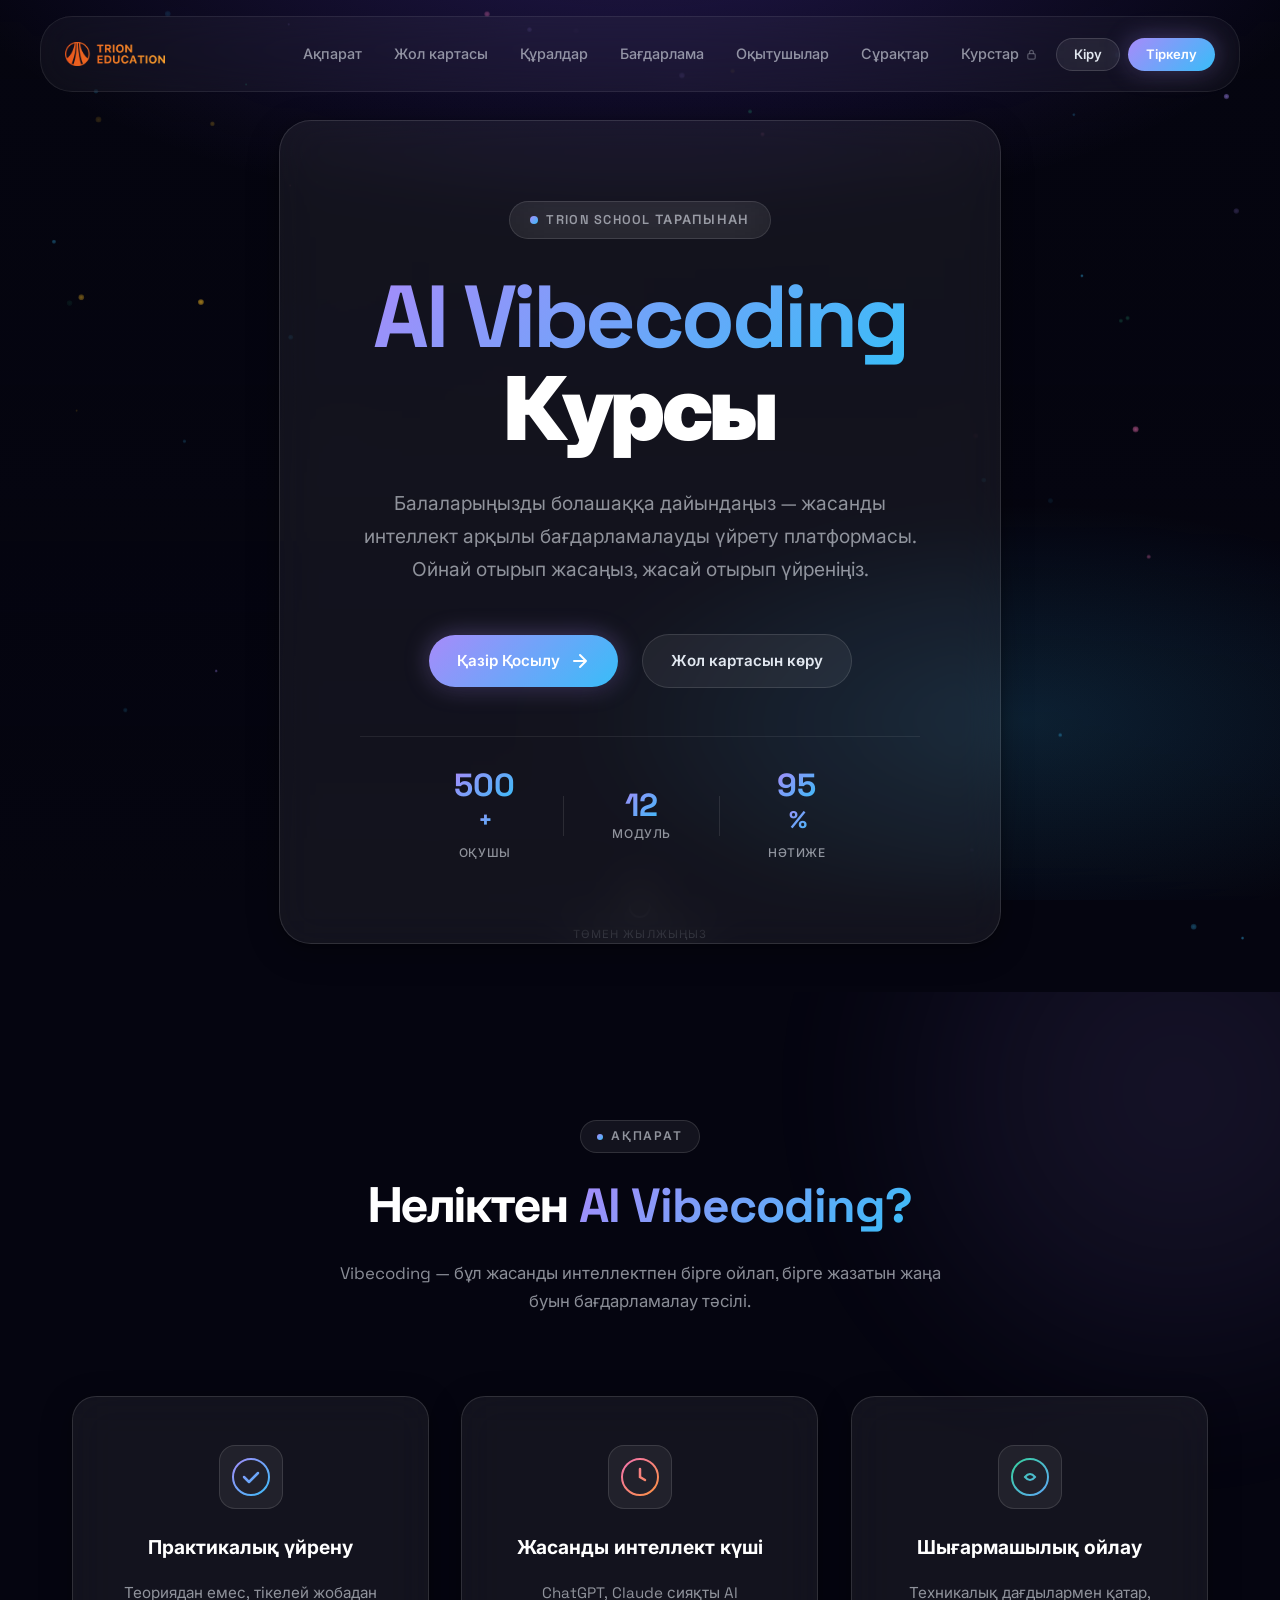
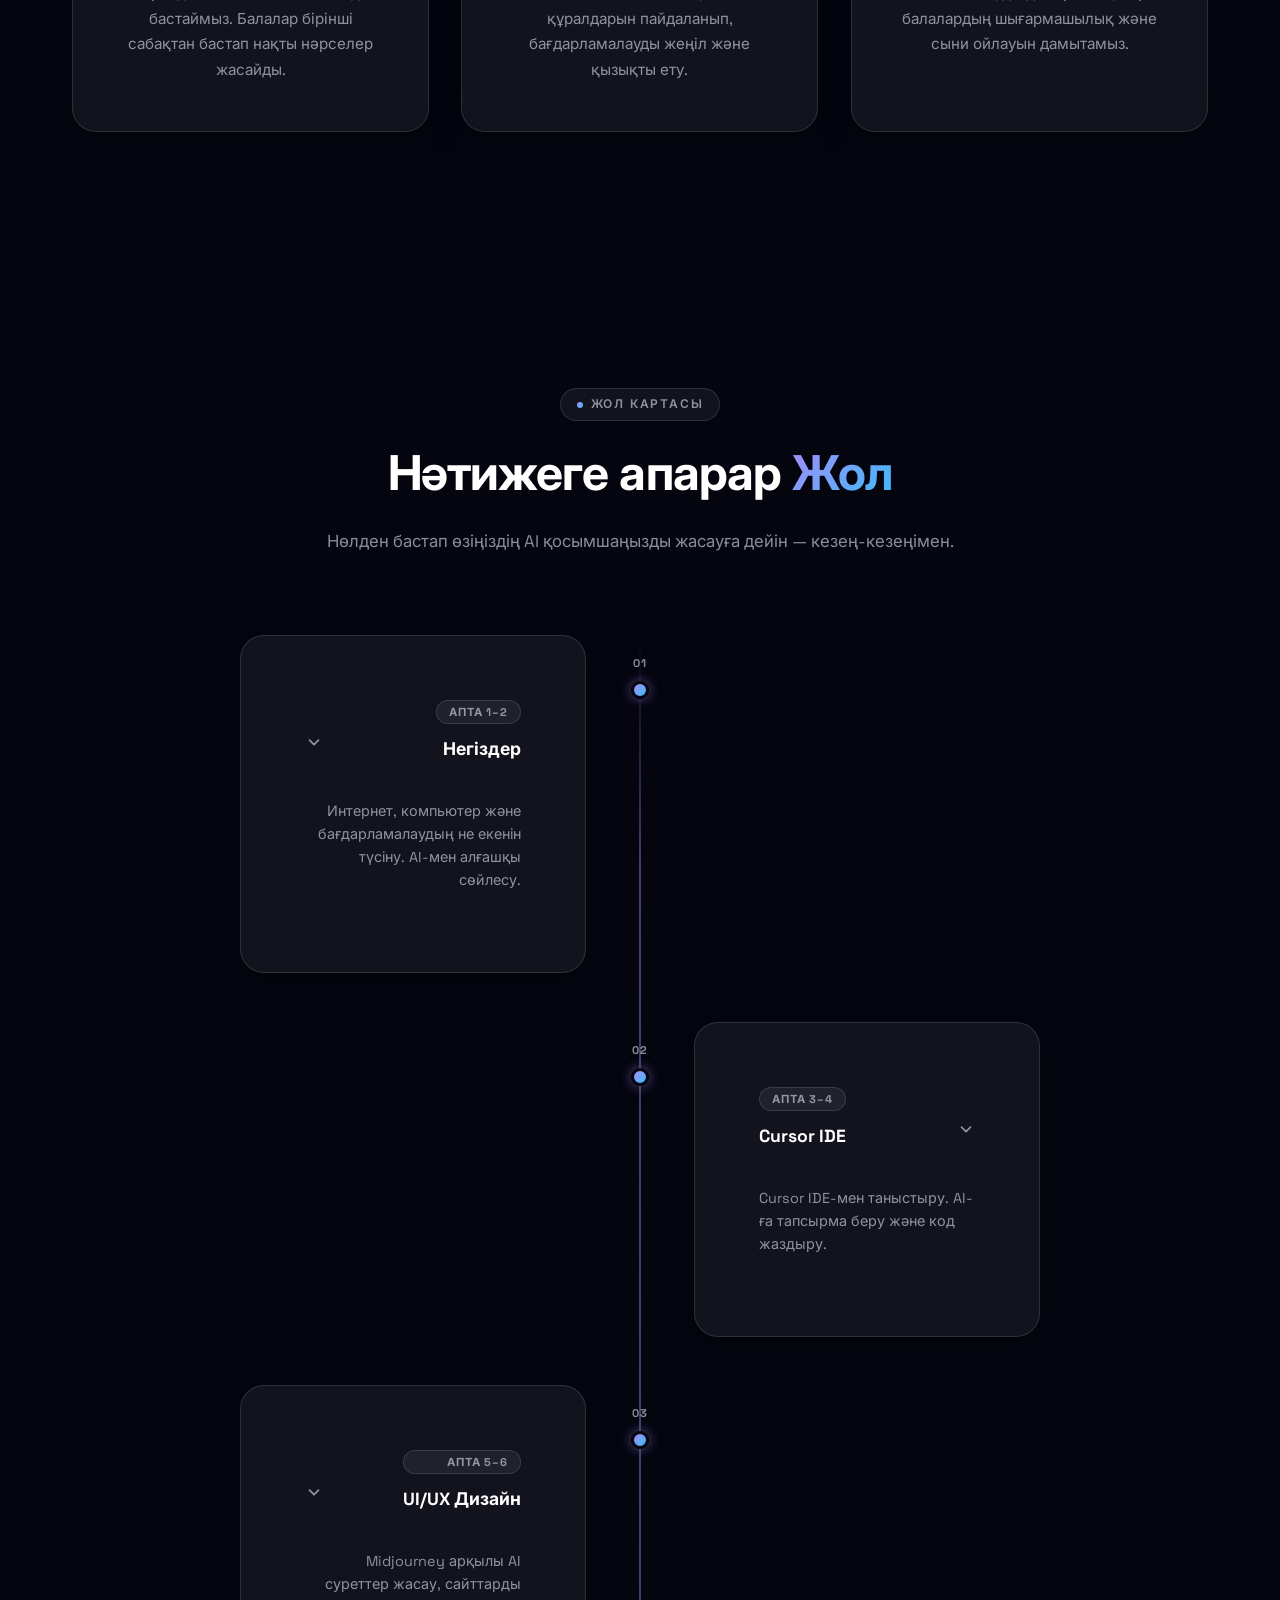
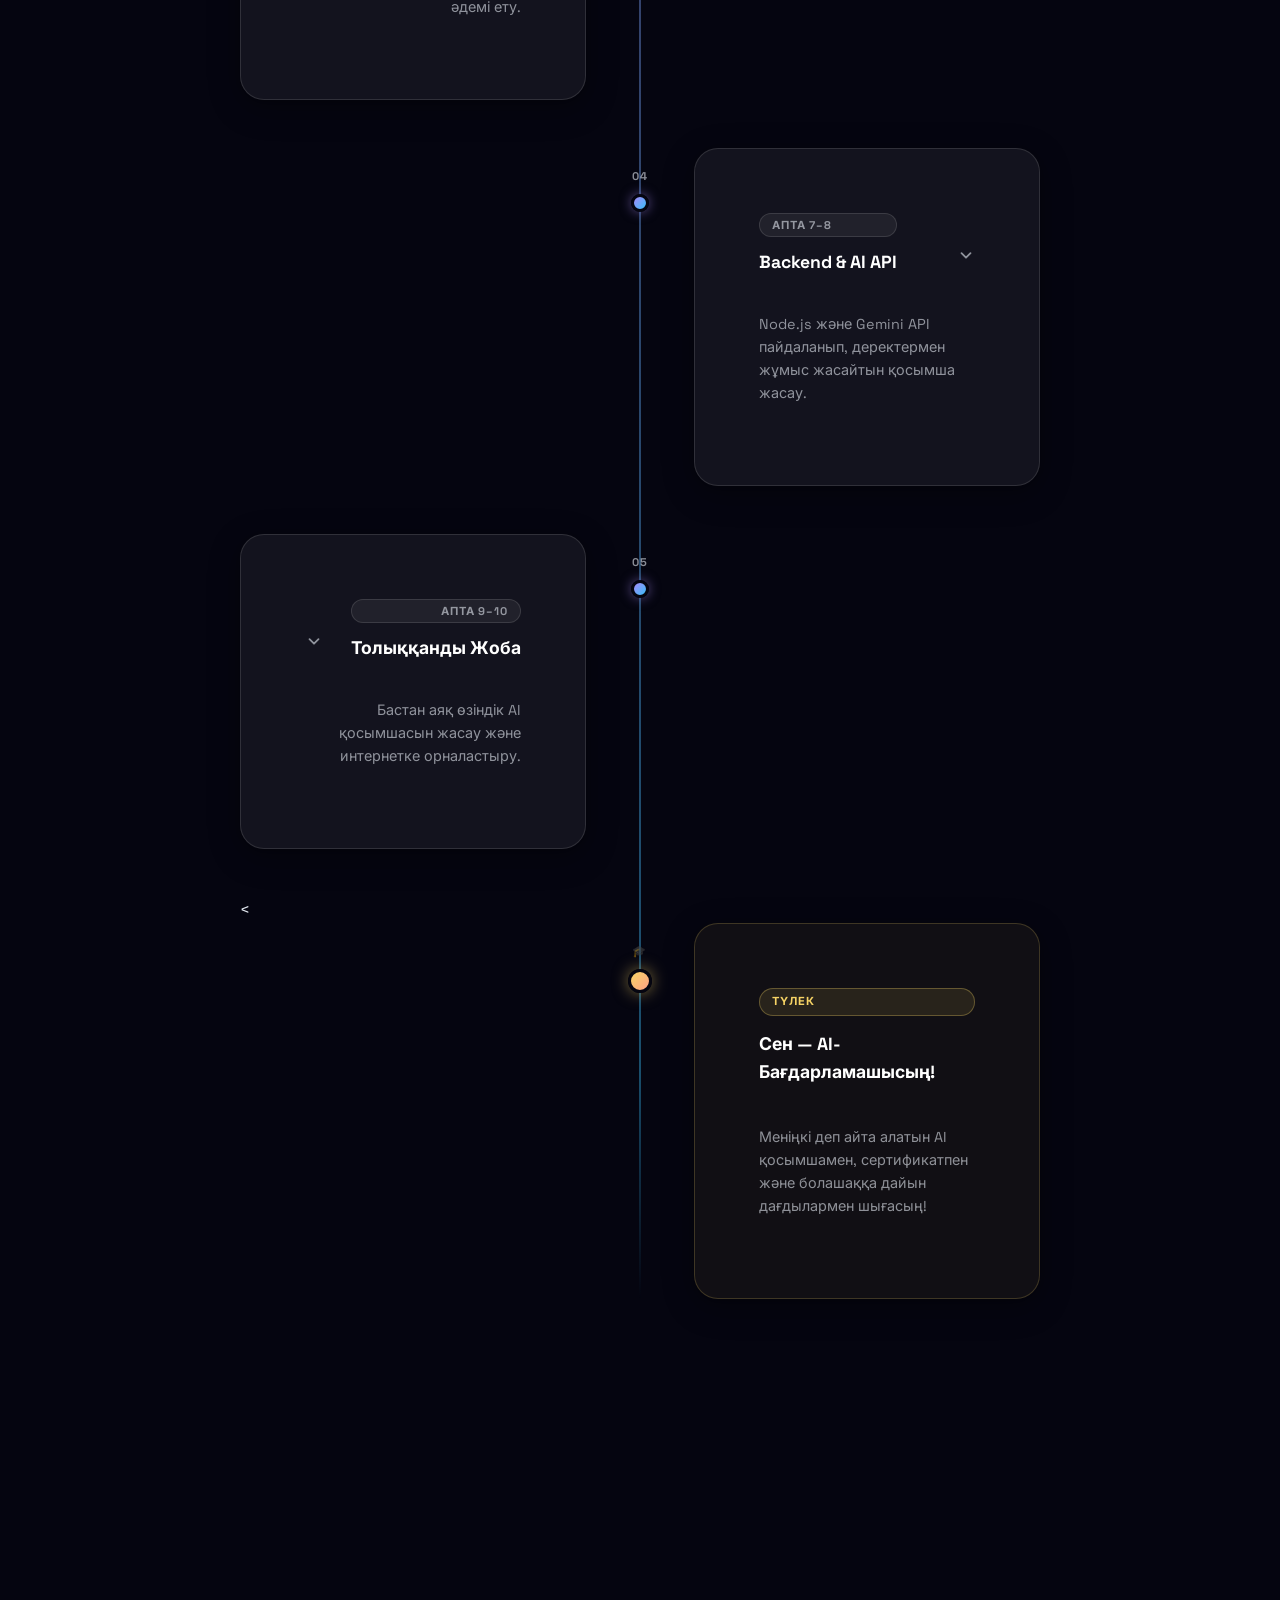
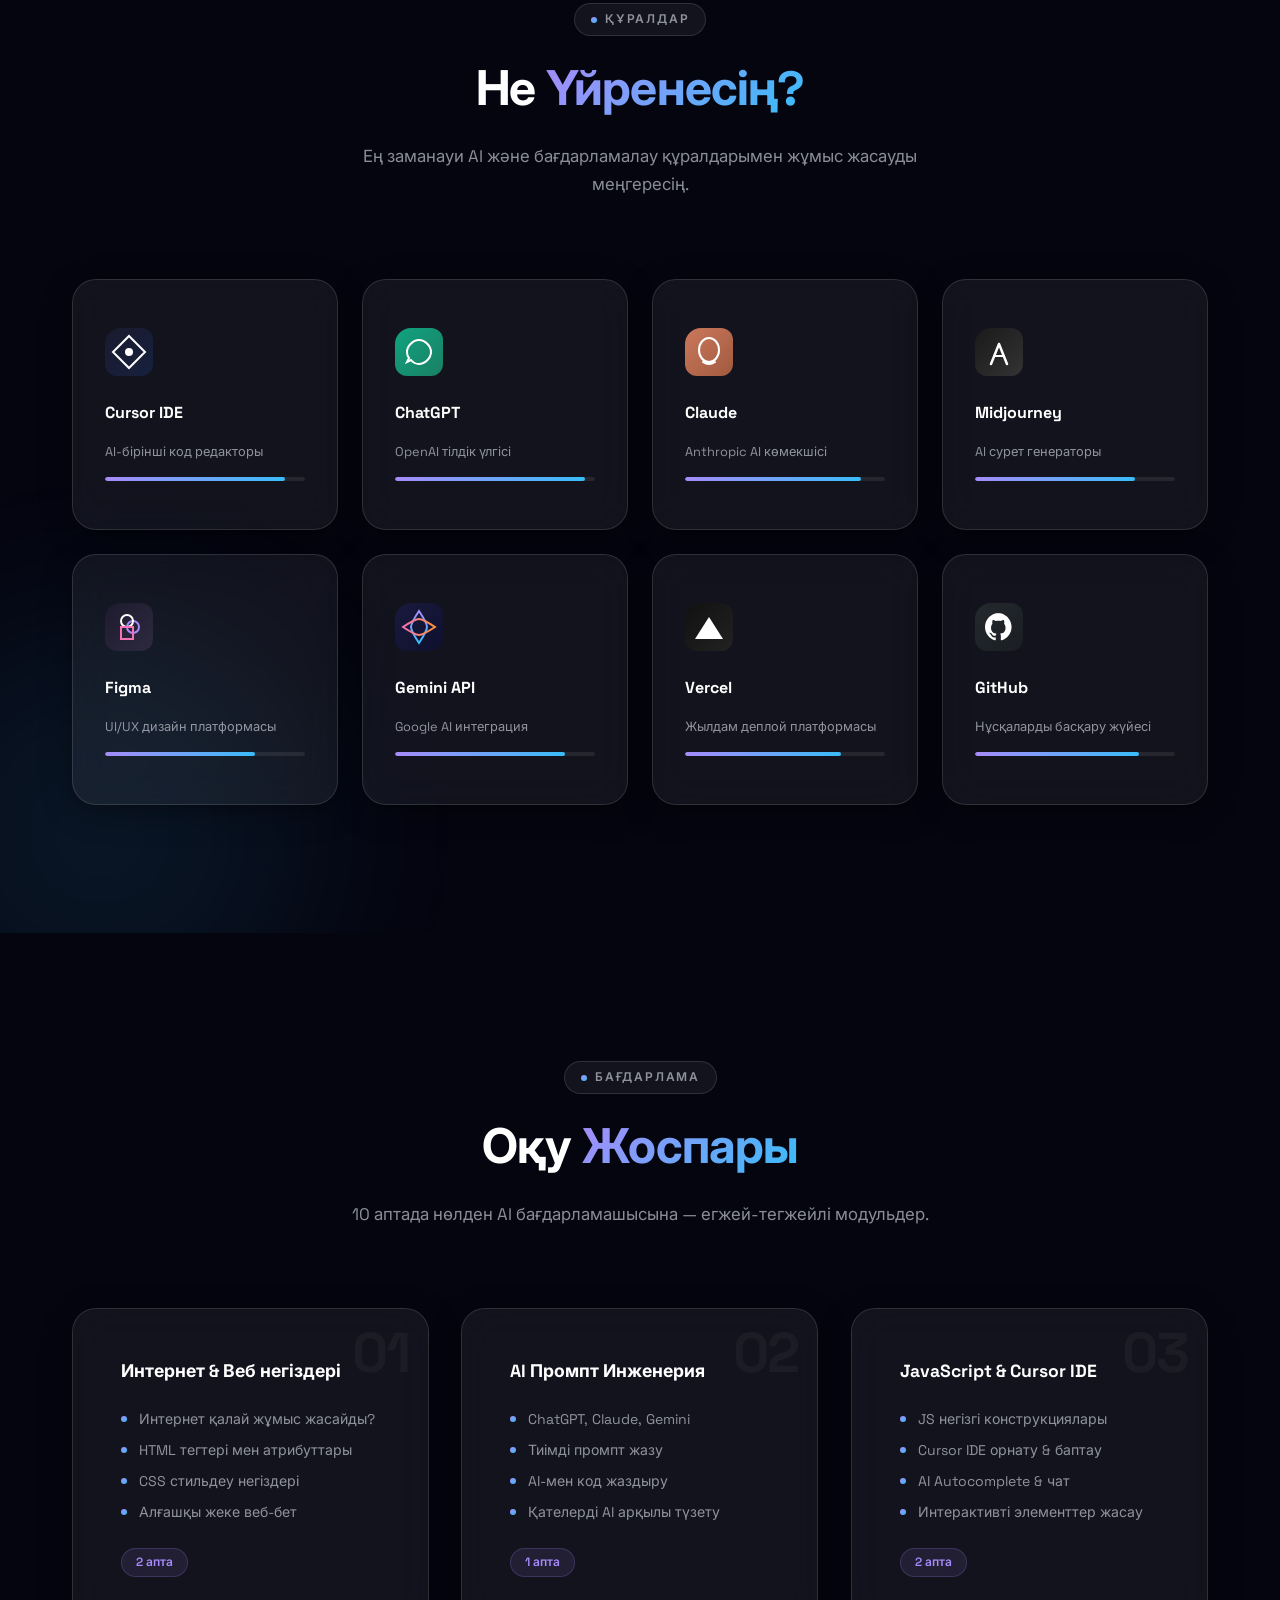
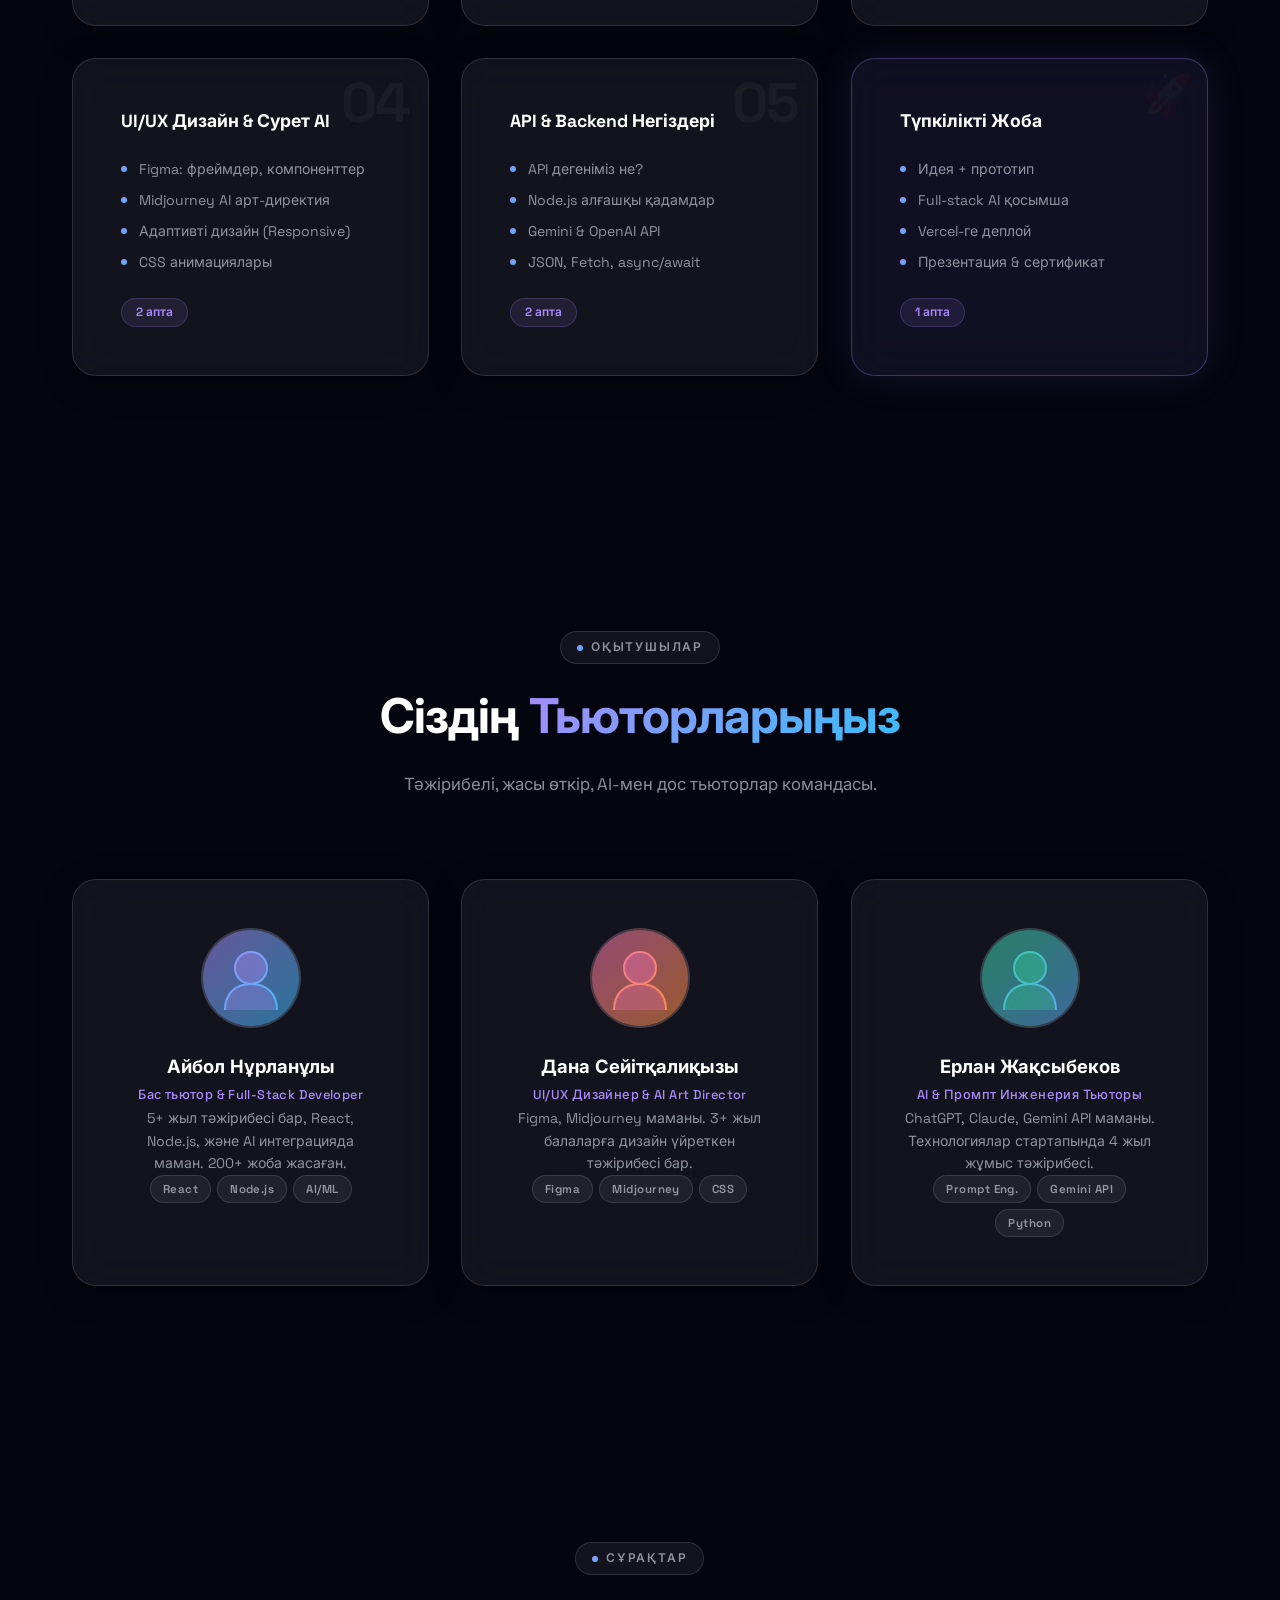
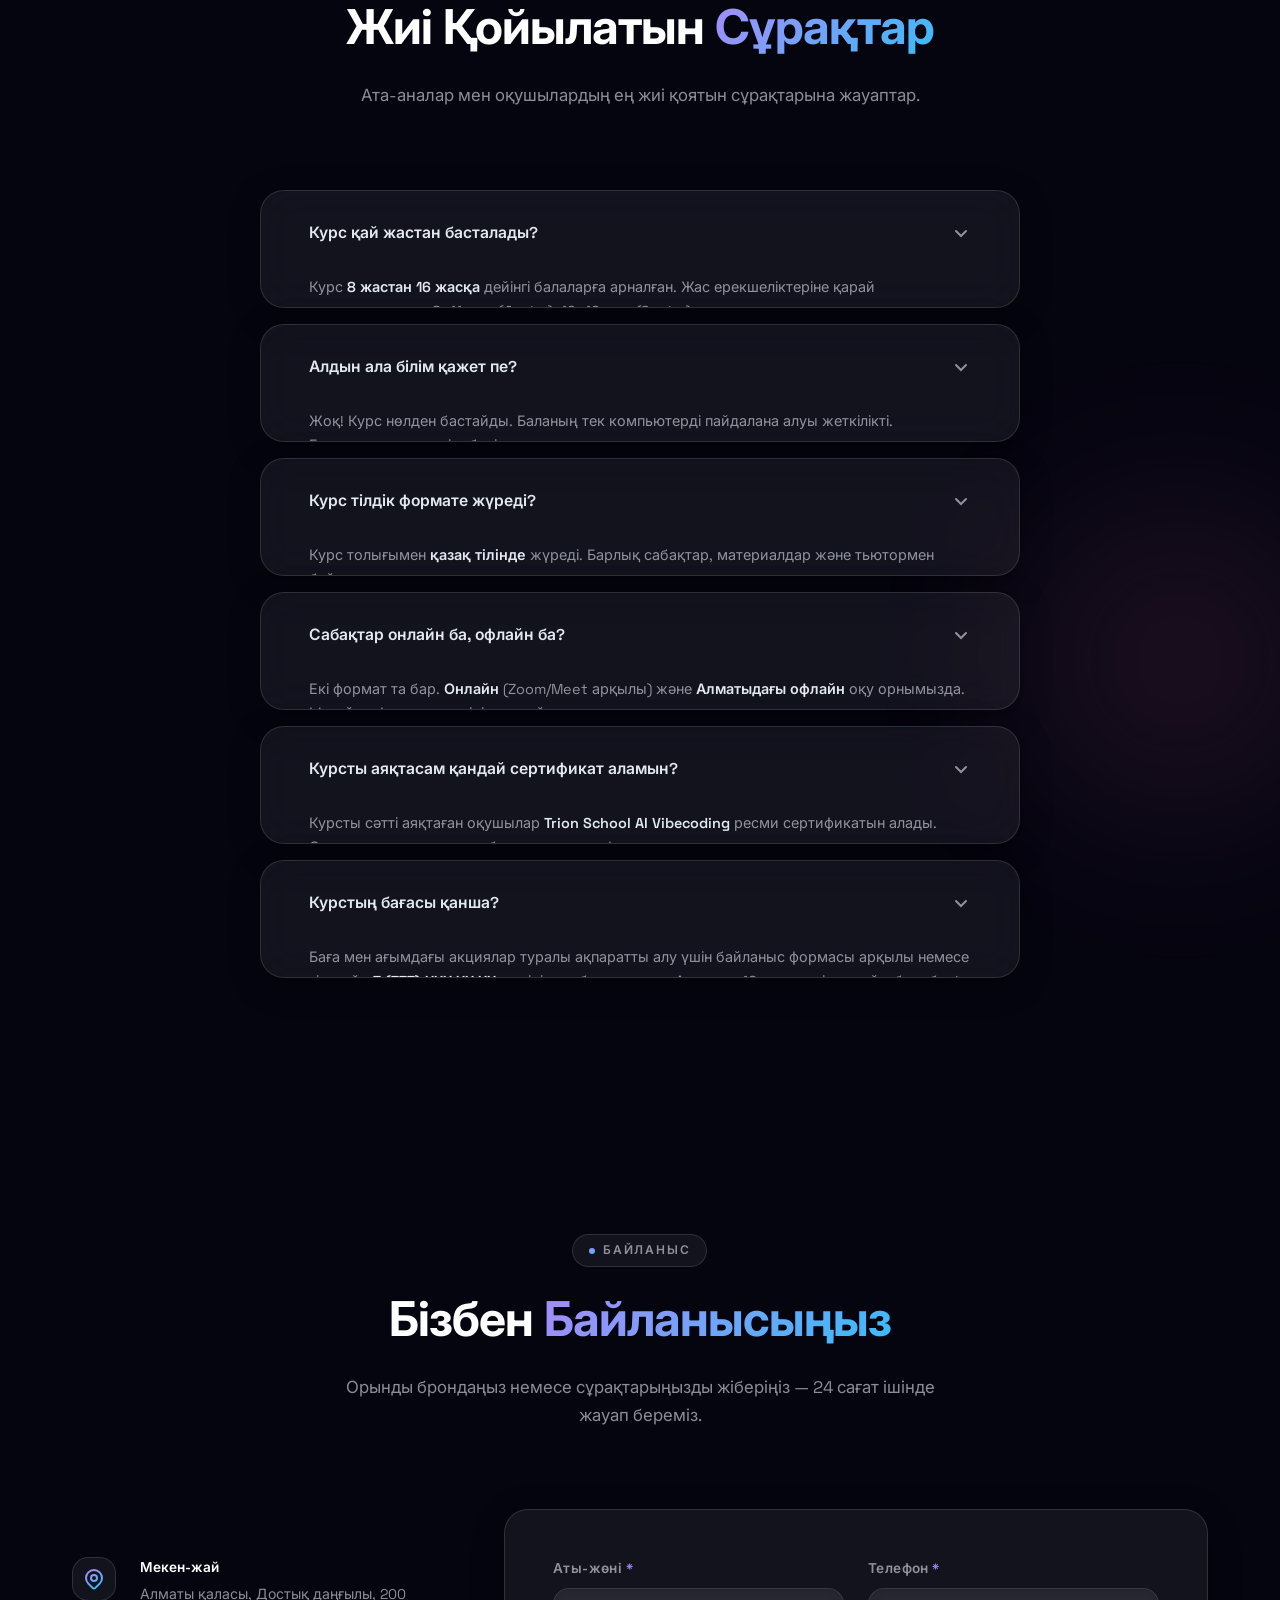
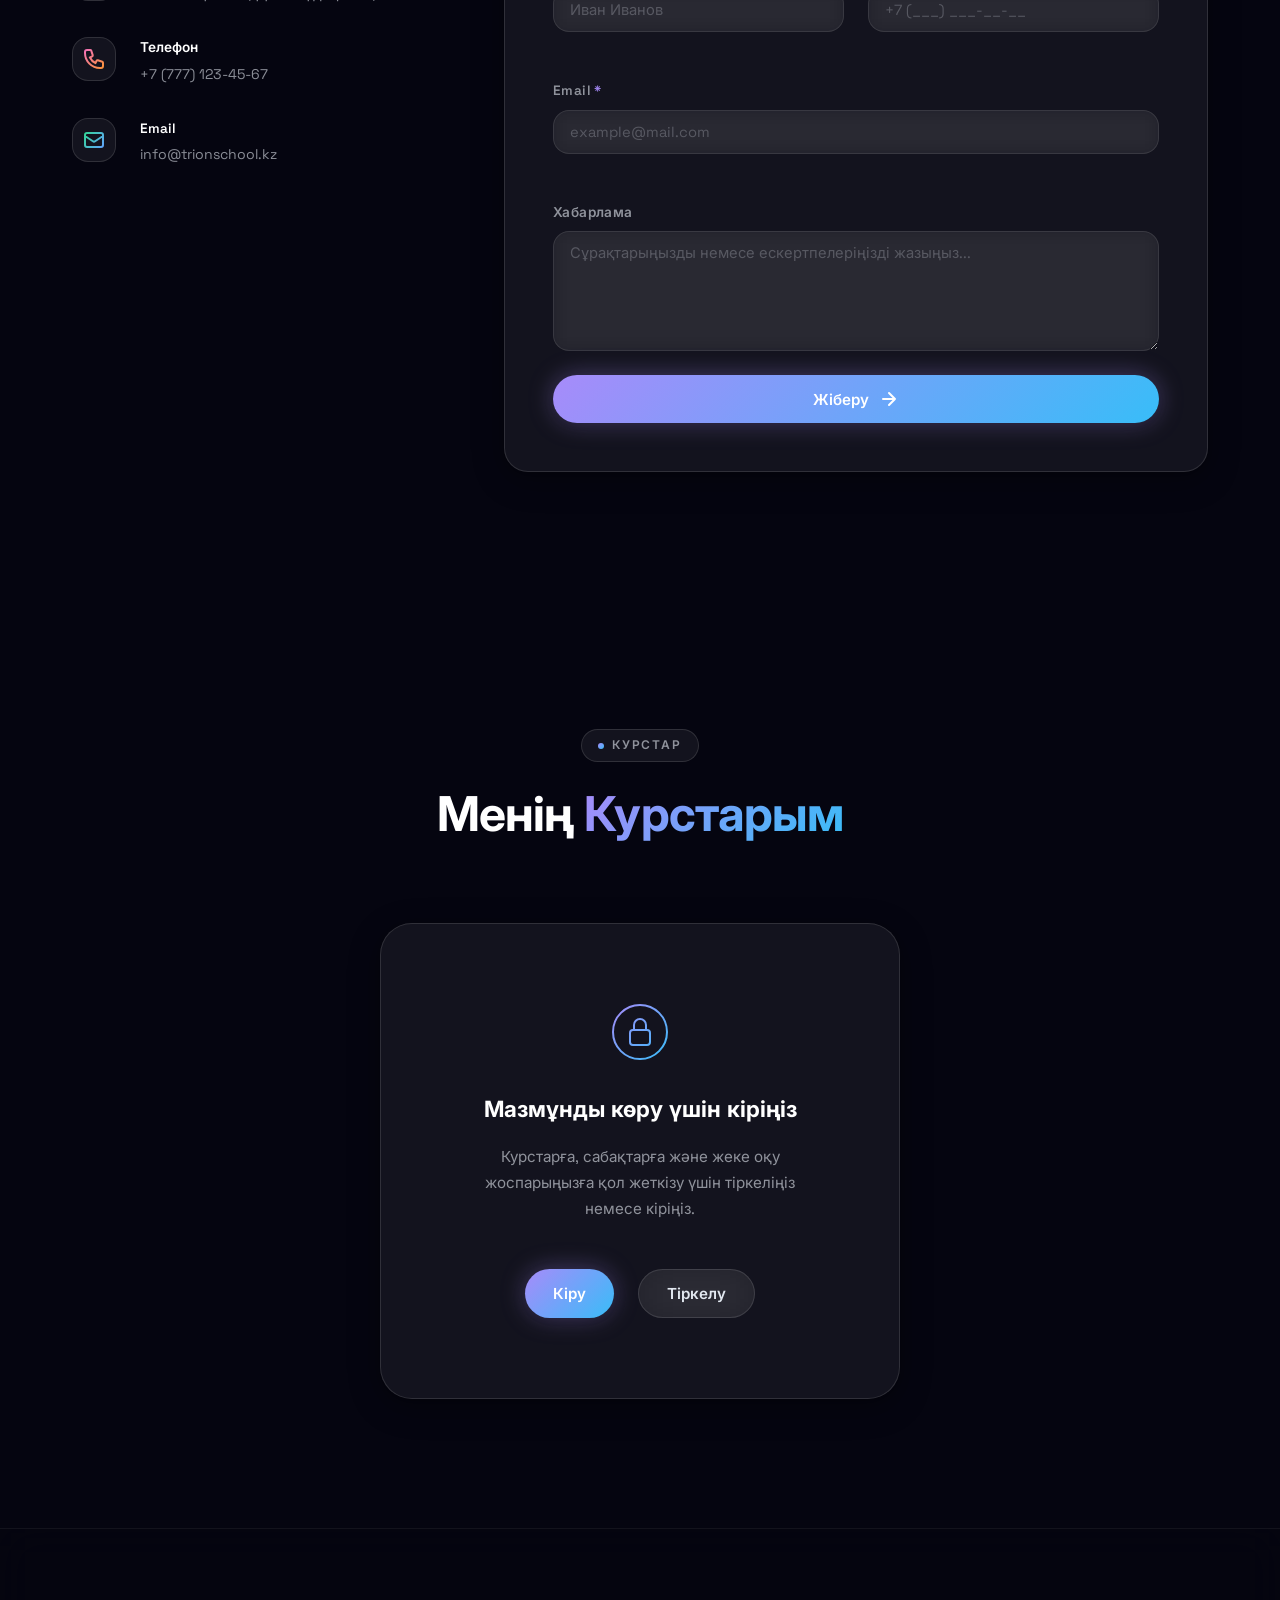
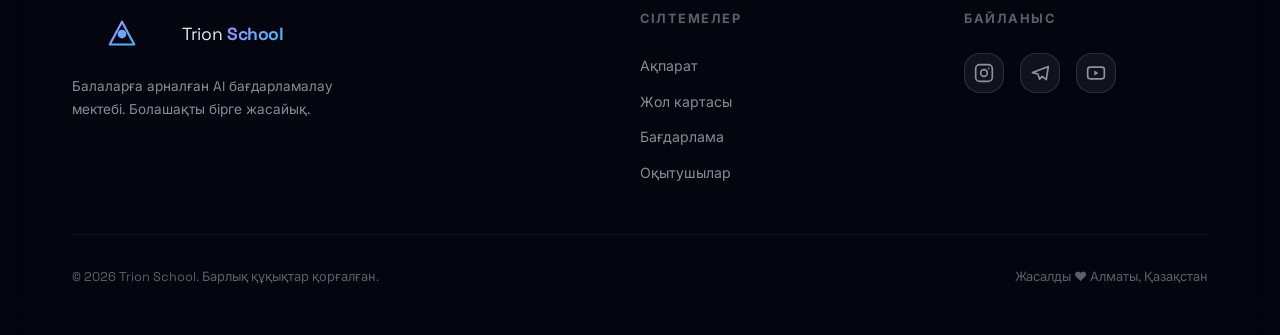
==== commit 3a284741: "Өзгерістердің сипаттамасы" ====
--- a/index.html
+++ b/index.html
@@ -47,21 +47,11 @@
     <header class="navbar" id="navbar" role="banner">
       <nav class="navbar__inner" aria-label="Басты навигация">
         <!-- Logo -->
-        <a
-          href="#hero"
-          class="navbar__logo"
-          aria-label="Trion School — Басты бетке өту"
-        >
-          <span class="logo-icon" aria-hidden="true">
-            <img
-              src="img/logo123.png"
-              alt=""
-              width="24"
-              height="24"
-              class="logo-icon-img"
-            />
-          </span>
-        </a>
+<a href="#hero" class="navbar__logo" aria-label="Trion School — Басты бетке өту">
+  <span class="logo-icon" aria-hidden="true">
+    <img src="img/logo123.png" alt="" width="24" height="24" class="logo-icon-img" />
+  </span>
+</a>
 
         <!-- Hamburger (mobile) -->
         <button
@@ -84,35 +74,11 @@
           <li><a href="#faq" class="nav-link">Сұрақтар</a></li>
           <!-- Protected: Курстар -->
           <li>
-            <button
-              class="nav-link nav-link--courses"
-              id="navCoursesBtn"
-              aria-label="Курстар бөліміне өту"
-            >
+            <button class="nav-link nav-link--courses" id="navCoursesBtn" aria-label="Курстар бөліміне өту">
               Курстар
-              <svg
-                width="13"
-                height="13"
-                viewBox="0 0 14 14"
-                fill="none"
-                aria-hidden="true"
-                class="courses-lock-icon"
-              >
-                <rect
-                  x="3"
-                  y="6"
-                  width="8"
-                  height="6"
-                  rx="1.5"
-                  stroke="currentColor"
-                  stroke-width="1.4"
-                />
-                <path
-                  d="M5 6V4.5a2 2 0 1 1 4 0V6"
-                  stroke="currentColor"
-                  stroke-width="1.4"
-                  stroke-linecap="round"
-                />
+              <svg width="13" height="13" viewBox="0 0 14 14" fill="none" aria-hidden="true" class="courses-lock-icon">
+                <rect x="3" y="6" width="8" height="6" rx="1.5" stroke="currentColor" stroke-width="1.4"/>
+                <path d="M5 6V4.5a2 2 0 1 1 4 0V6" stroke="currentColor" stroke-width="1.4" stroke-linecap="round"/>
               </svg>
             </button>
           </li>
@@ -124,46 +90,16 @@
             </button>
           </li>
           <!-- User chip: shown when logged IN -->
-          <li
-            class="nav-user-menu"
-            id="userMenu"
-            style="display: none"
-            role="status"
-            aria-live="polite"
-          >
+          <li class="nav-user-menu" id="userMenu" style="display:none" role="status" aria-live="polite">
             <div class="user-chip">
               <div class="user-chip__avatar" aria-hidden="true">
-                <img
-                  id="userAvatarImg"
-                  src=""
-                  alt=""
-                  style="display: none"
-                  width="28"
-                  height="28"
-                />
+                <img id="userAvatarImg" src="" alt="" style="display:none" width="28" height="28"/>
                 <span id="userAvatarText">?</span>
               </div>
               <span class="user-chip__name" id="userName"></span>
-              <button
-                class="user-chip__signout"
-                id="btnSignOut"
-                aria-label="Жүйеден шығу"
-                title="Шығу"
-              >
-                <svg
-                  width="15"
-                  height="15"
-                  viewBox="0 0 16 16"
-                  fill="none"
-                  aria-hidden="true"
-                >
-                  <path
-                    d="M6 2H3a1 1 0 0 0-1 1v10a1 1 0 0 0 1 1h3M11 11l3-3-3-3M14 8H6"
-                    stroke="currentColor"
-                    stroke-width="1.5"
-                    stroke-linecap="round"
-                    stroke-linejoin="round"
-                  />
+              <button class="user-chip__signout" id="btnSignOut" aria-label="Жүйеден шығу" title="Шығу">
+                <svg width="15" height="15" viewBox="0 0 16 16" fill="none" aria-hidden="true">
+                  <path d="M6 2H3a1 1 0 0 0-1 1v10a1 1 0 0 0 1 1h3M11 11l3-3-3-3M14 8H6" stroke="currentColor" stroke-width="1.5" stroke-linecap="round" stroke-linejoin="round"/>
                 </svg>
               </button>
             </div>
@@ -1229,64 +1165,179 @@
           <div class="teachers-grid">
             <article
               class="teacher-card glass-card reveal"
-              aria-label="Оқытушы: Алдабай Жомарт"
+              aria-label="Оқытушы: Айбол Нұрланұлы"
             >
               <div class="teacher-card__avatar-wrapper">
                 <div
                   class="teacher-card__avatar teacher-avatar--1"
                   aria-hidden="true"
                 >
-                  <img
-                    src="img/jomart.jpg"
-                    alt=""
-                    class="teacher-card__avatar-img"
-                  />
+                  <!-- AI-generated avatar placeholder -->
+                  <div class="avatar-placeholder">
+                    <svg width="80" height="80" viewBox="0 0 80 80" fill="none">
+                      <circle
+                        cx="40"
+                        cy="30"
+                        r="16"
+                        fill="rgba(167,139,250,0.4)"
+                        stroke="url(#av1)"
+                        stroke-width="2"
+                      />
+                      <path
+                        d="M14 72 C14 56 24 46 40 46 C56 46 66 56 66 72"
+                        fill="rgba(167,139,250,0.3)"
+                        stroke="url(#av1)"
+                        stroke-width="2"
+                      />
+                      <defs>
+                        <linearGradient
+                          id="av1"
+                          x1="0"
+                          y1="0"
+                          x2="80"
+                          y2="80"
+                          gradientUnits="userSpaceOnUse"
+                        >
+                          <stop offset="0%" stop-color="#a78bfa" />
+                          <stop offset="100%" stop-color="#38bdf8" />
+                        </linearGradient>
+                      </defs>
+                    </svg>
+                  </div>
                   <div class="avatar-ring" aria-hidden="true"></div>
                 </div>
               </div>
               <div class="teacher-card__info">
-                <h3 class="teacher-name">Алдабай Жомарт</h3>
-                <span class="teacher-role">Дизайнер</span>
+                <h3 class="teacher-name">Айбол Нұрланұлы</h3>
+                <span class="teacher-role"
+                  >Бас тьютор & Full-Stack Developer</span
+                >
                 <p class="teacher-bio">
-                  Corel, Figma, Midjourney маманы. 3+ жыл дизайнер тәжірибесі
-                  бар.
+                  5+ жыл тәжірибесі бар, React, Node.js, және AI интеграцияда
+                  маман. 200+ жоба жасаған.
                 </p>
                 <div class="teacher-tags">
-                  <span class="tag">Desing</span>
-                  <span class="tag">Style</span>
-                  <span class="tag">Modern</span>
+                  <span class="tag">React</span>
+                  <span class="tag">Node.js</span>
+                  <span class="tag">AI/ML</span>
                 </div>
               </div>
             </article>
 
             <article
               class="teacher-card glass-card reveal"
-              aria-label="Оқытушы: Берікқазы Мәди"
+              aria-label="Оқытушы: Дана Сейітқалиқызы"
             >
               <div class="teacher-card__avatar-wrapper">
                 <div
                   class="teacher-card__avatar teacher-avatar--2"
                   aria-hidden="true"
                 >
-                  <img
-                    src="img/madi.png"
-                    alt=""
-                    class="teacher-card__avatar-img"
-                  />
+                  <div class="avatar-placeholder">
+                    <svg width="80" height="80" viewBox="0 0 80 80" fill="none">
+                      <circle
+                        cx="40"
+                        cy="30"
+                        r="16"
+                        fill="rgba(244,114,182,0.4)"
+                        stroke="url(#av2)"
+                        stroke-width="2"
+                      />
+                      <path
+                        d="M14 72 C14 56 24 46 40 46 C56 46 66 56 66 72"
+                        fill="rgba(244,114,182,0.3)"
+                        stroke="url(#av2)"
+                        stroke-width="2"
+                      />
+                      <defs>
+                        <linearGradient
+                          id="av2"
+                          x1="0"
+                          y1="0"
+                          x2="80"
+                          y2="80"
+                          gradientUnits="userSpaceOnUse"
+                        >
+                          <stop offset="0%" stop-color="#f472b6" />
+                          <stop offset="100%" stop-color="#fb923c" />
+                        </linearGradient>
+                      </defs>
+                    </svg>
+                  </div>
                   <div class="avatar-ring" aria-hidden="true"></div>
                 </div>
               </div>
               <div class="teacher-card__info">
-                <h3 class="teacher-name">Берікқазы Мәди</h3>
+                <h3 class="teacher-name">Дана Сейітқалиқызы</h3>
+                <span class="teacher-role"
+                  >UI/UX Дизайнер & AI Art Director</span
+                >
+                <p class="teacher-bio">
+                  Figma, Midjourney маманы. 3+ жыл балаларға дизайн үйреткен
+                  тәжірибесі бар.
+                </p>
+                <div class="teacher-tags">
+                  <span class="tag">Figma</span>
+                  <span class="tag">Midjourney</span>
+                  <span class="tag">CSS</span>
+                </div>
+              </div>
+            </article>
+
+            <article
+              class="teacher-card glass-card reveal"
+              aria-label="Оқытушы: Ерлан Жақсыбеков"
+            >
+              <div class="teacher-card__avatar-wrapper">
+                <div
+                  class="teacher-card__avatar teacher-avatar--3"
+                  aria-hidden="true"
+                >
+                  <div class="avatar-placeholder">
+                    <svg width="80" height="80" viewBox="0 0 80 80" fill="none">
+                      <circle
+                        cx="40"
+                        cy="30"
+                        r="16"
+                        fill="rgba(52,211,153,0.4)"
+                        stroke="url(#av3)"
+                        stroke-width="2"
+                      />
+                      <path
+                        d="M14 72 C14 56 24 46 40 46 C56 46 66 56 66 72"
+                        fill="rgba(52,211,153,0.3)"
+                        stroke="url(#av3)"
+                        stroke-width="2"
+                      />
+                      <defs>
+                        <linearGradient
+                          id="av3"
+                          x1="0"
+                          y1="0"
+                          x2="80"
+                          y2="80"
+                          gradientUnits="userSpaceOnUse"
+                        >
+                          <stop offset="0%" stop-color="#34d399" />
+                          <stop offset="100%" stop-color="#60a5fa" />
+                        </linearGradient>
+                      </defs>
+                    </svg>
+                  </div>
+                  <div class="avatar-ring" aria-hidden="true"></div>
+                </div>
+              </div>
+              <div class="teacher-card__info">
+                <h3 class="teacher-name">Ерлан Жақсыбеков</h3>
                 <span class="teacher-role">AI & Промпт Инженерия Тьюторы</span>
                 <p class="teacher-bio">
                   ChatGPT, Claude, Gemini API маманы. Технологиялар стартапында
                   4 жыл жұмыс тәжірибесі.
                 </p>
                 <div class="teacher-tags">
-                  <span class="tag">AI</span>
-                  <span class="tag">Code</span>
-                  <span class="tag">Project</span>
+                  <span class="tag">Prompt Eng.</span>
+                  <span class="tag">Gemini API</span>
+                  <span class="tag">Python</span>
                 </div>
               </div>
             </article>
@@ -1753,17 +1804,11 @@
       <!-- ═══════════════════════════════════════════
            COURSES SECTION (Protected)
       ═══════════════════════════════════════════ -->
-      <section
-        class="section courses-section"
-        id="courses"
-        aria-labelledby="coursesTitle"
-      >
+      <section class="section courses-section" id="courses" aria-labelledby="coursesTitle">
         <div class="container">
           <div class="section-header reveal">
             <span class="section-tag">Курстар</span>
-            <h2 class="section-title" id="coursesTitle">
-              Менің <span class="gradient-text">Курстарым</span>
-            </h2>
+            <h2 class="section-title" id="coursesTitle">Менің <span class="gradient-text">Курстарым</span></h2>
           </div>
 
           <!-- LOCKED STATE (not logged in) -->
@@ -1771,65 +1816,31 @@
             <div class="courses-locked__card glass-card">
               <div class="courses-locked__icon" aria-hidden="true">
                 <svg width="56" height="56" viewBox="0 0 56 56" fill="none">
-                  <circle
-                    cx="28"
-                    cy="28"
-                    r="27"
-                    stroke="url(#lockGrad)"
-                    stroke-width="2"
-                  />
-                  <rect
-                    x="18"
-                    y="26"
-                    width="20"
-                    height="15"
-                    rx="3"
-                    stroke="url(#lockGrad)"
-                    stroke-width="2"
-                  />
-                  <path
-                    d="M22 26V21a6 6 0 1 1 12 0v5"
-                    stroke="url(#lockGrad)"
-                    stroke-width="2"
-                    stroke-linecap="round"
-                  />
+                  <circle cx="28" cy="28" r="27" stroke="url(#lockGrad)" stroke-width="2"/>
+                  <rect x="18" y="26" width="20" height="15" rx="3" stroke="url(#lockGrad)" stroke-width="2"/>
+                  <path d="M22 26V21a6 6 0 1 1 12 0v5" stroke="url(#lockGrad)" stroke-width="2" stroke-linecap="round"/>
                   <defs>
-                    <linearGradient
-                      id="lockGrad"
-                      x1="0"
-                      y1="0"
-                      x2="56"
-                      y2="56"
-                      gradientUnits="userSpaceOnUse"
-                    >
-                      <stop offset="0%" stop-color="#a78bfa" />
-                      <stop offset="100%" stop-color="#38bdf8" />
+                    <linearGradient id="lockGrad" x1="0" y1="0" x2="56" y2="56" gradientUnits="userSpaceOnUse">
+                      <stop offset="0%" stop-color="#a78bfa"/>
+                      <stop offset="100%" stop-color="#38bdf8"/>
                     </linearGradient>
                   </defs>
                 </svg>
               </div>
               <h3>Мазмұнды көру үшін кіріңіз</h3>
-              <p>
-                Курстарға, сабақтарға және жеке оқу жоспарыңызға қол жеткізу
-                үшін тіркеліңіз немесе кіріңіз.
-              </p>
+              <p>Курстарға, сабақтарға және жеке оқу жоспарыңызға қол жеткізу үшін тіркеліңіз немесе кіріңіз.</p>
               <div class="courses-locked__actions">
-                <button
-                  class="btn btn--primary liquid-btn"
-                  id="coursesSignInPrompt"
-                >
+                <button class="btn btn--primary liquid-btn" id="coursesSignInPrompt">
                   <span class="btn__glow" aria-hidden="true"></span>
                   <span>Кіру</span>
                 </button>
-                <button class="btn btn--ghost" id="coursesSignUpPrompt">
-                  Тіркелу
-                </button>
+                <button class="btn btn--ghost" id="coursesSignUpPrompt">Тіркелу</button>
               </div>
             </div>
           </div>
 
           <!-- DASHBOARD STATE (logged in) -->
-          <div class="courses-dashboard" style="display: none">
+          <div class="courses-dashboard" style="display:none">
             <div class="dashboard-header glass-card">
               <div class="dashboard-welcome">
                 <div class="dashboard-avatar" aria-hidden="true">🎓</div>
@@ -1857,100 +1868,47 @@
             <div class="courses-grid">
               <!-- Course card 1 -->
               <article class="course-card glass-card">
-                <div class="course-card__badge course-badge--active">
-                  Белсенді
-                </div>
+                <div class="course-card__badge course-badge--active">Белсенді</div>
                 <div class="course-card__icon" aria-hidden="true">
                   <svg width="40" height="40" viewBox="0 0 40 40" fill="none">
-                    <rect width="40" height="40" rx="10" fill="url(#cc1)" />
-                    <path
-                      d="M12 20l6 6 10-10"
-                      stroke="white"
-                      stroke-width="2.5"
-                      stroke-linecap="round"
-                      stroke-linejoin="round"
-                    />
-                    <defs>
-                      <linearGradient
-                        id="cc1"
-                        x1="0"
-                        y1="0"
-                        x2="40"
-                        y2="40"
-                        gradientUnits="userSpaceOnUse"
-                      >
-                        <stop offset="0%" stop-color="#a78bfa" />
-                        <stop offset="100%" stop-color="#38bdf8" />
-                      </linearGradient>
-                    </defs>
+                    <rect width="40" height="40" rx="10" fill="url(#cc1)"/>
+                    <path d="M12 20l6 6 10-10" stroke="white" stroke-width="2.5" stroke-linecap="round" stroke-linejoin="round"/>
+                    <defs><linearGradient id="cc1" x1="0" y1="0" x2="40" y2="40" gradientUnits="userSpaceOnUse"><stop offset="0%" stop-color="#a78bfa"/><stop offset="100%" stop-color="#38bdf8"/></linearGradient></defs>
                   </svg>
                 </div>
                 <h3 class="course-card__title">HTML &amp; CSS Негіздері</h3>
-                <p class="course-card__desc">
-                  Веб-бет жасаудың алғашқы қадамдары
-                </p>
+                <p class="course-card__desc">Веб-бет жасаудың алғашқы қадамдары</p>
                 <div class="course-card__progress">
                   <div class="course-progress-bar">
-                    <div class="course-progress-fill" style="width: 80%"></div>
+                    <div class="course-progress-fill" style="width:80%"></div>
                   </div>
                   <span class="course-progress-label">80%</span>
                 </div>
-                <button
-                  class="btn btn--primary btn--sm liquid-btn course-card__btn"
-                >
+                <button class="btn btn--primary btn--sm liquid-btn course-card__btn">
                   <span class="btn__glow" aria-hidden="true"></span>Жалғастыру
                 </button>
               </article>
 
               <!-- Course card 2 -->
               <article class="course-card glass-card">
-                <div class="course-card__badge course-badge--active">
-                  Белсенді
-                </div>
+                <div class="course-card__badge course-badge--active">Белсенді</div>
                 <div class="course-card__icon" aria-hidden="true">
                   <svg width="40" height="40" viewBox="0 0 40 40" fill="none">
-                    <rect width="40" height="40" rx="10" fill="url(#cc2)" />
-                    <circle
-                      cx="20"
-                      cy="20"
-                      r="8"
-                      stroke="white"
-                      stroke-width="2"
-                    />
-                    <path
-                      d="M20 16v4l3 3"
-                      stroke="white"
-                      stroke-width="2"
-                      stroke-linecap="round"
-                    />
-                    <defs>
-                      <linearGradient
-                        id="cc2"
-                        x1="0"
-                        y1="0"
-                        x2="40"
-                        y2="40"
-                        gradientUnits="userSpaceOnUse"
-                      >
-                        <stop offset="0%" stop-color="#f472b6" />
-                        <stop offset="100%" stop-color="#fb923c" />
-                      </linearGradient>
-                    </defs>
+                    <rect width="40" height="40" rx="10" fill="url(#cc2)"/>
+                    <circle cx="20" cy="20" r="8" stroke="white" stroke-width="2"/>
+                    <path d="M20 16v4l3 3" stroke="white" stroke-width="2" stroke-linecap="round"/>
+                    <defs><linearGradient id="cc2" x1="0" y1="0" x2="40" y2="40" gradientUnits="userSpaceOnUse"><stop offset="0%" stop-color="#f472b6"/><stop offset="100%" stop-color="#fb923c"/></linearGradient></defs>
                   </svg>
                 </div>
                 <h3 class="course-card__title">AI Промпт Инженерия</h3>
-                <p class="course-card__desc">
-                  ChatGPT, Claude және Gemini пайдалану
-                </p>
+                <p class="course-card__desc">ChatGPT, Claude және Gemini пайдалану</p>
                 <div class="course-card__progress">
                   <div class="course-progress-bar">
-                    <div class="course-progress-fill" style="width: 45%"></div>
+                    <div class="course-progress-fill" style="width:45%"></div>
                   </div>
                   <span class="course-progress-label">45%</span>
                 </div>
-                <button
-                  class="btn btn--primary btn--sm liquid-btn course-card__btn"
-                >
+                <button class="btn btn--primary btn--sm liquid-btn course-card__btn">
                   <span class="btn__glow" aria-hidden="true"></span>Жалғастыру
                 </button>
               </article>
@@ -1960,39 +1918,20 @@
                 <div class="course-card__badge course-badge--new">Жаңа</div>
                 <div class="course-card__icon" aria-hidden="true">
                   <svg width="40" height="40" viewBox="0 0 40 40" fill="none">
-                    <rect width="40" height="40" rx="10" fill="url(#cc3)" />
-                    <path
-                      d="M14 28V20a6 6 0 0 1 12 0v8M10 28h20"
-                      stroke="white"
-                      stroke-width="2"
-                      stroke-linecap="round"
-                    />
-                    <defs>
-                      <linearGradient
-                        id="cc3"
-                        x1="0"
-                        y1="0"
-                        x2="40"
-                        y2="40"
-                        gradientUnits="userSpaceOnUse"
-                      >
-                        <stop offset="0%" stop-color="#34d399" />
-                        <stop offset="100%" stop-color="#60a5fa" />
-                      </linearGradient>
-                    </defs>
+                    <rect width="40" height="40" rx="10" fill="url(#cc3)"/>
+                    <path d="M14 28V20a6 6 0 0 1 12 0v8M10 28h20" stroke="white" stroke-width="2" stroke-linecap="round"/>
+                    <defs><linearGradient id="cc3" x1="0" y1="0" x2="40" y2="40" gradientUnits="userSpaceOnUse"><stop offset="0%" stop-color="#34d399"/><stop offset="100%" stop-color="#60a5fa"/></linearGradient></defs>
                   </svg>
                 </div>
                 <h3 class="course-card__title">JavaScript &amp; Cursor IDE</h3>
                 <p class="course-card__desc">AI-бірінші бағдарламалау ортасы</p>
                 <div class="course-card__progress">
                   <div class="course-progress-bar">
-                    <div class="course-progress-fill" style="width: 15%"></div>
+                    <div class="course-progress-fill" style="width:15%"></div>
                   </div>
                   <span class="course-progress-label">15%</span>
                 </div>
-                <button class="btn btn--ghost btn--sm course-card__btn">
-                  Бастау
-                </button>
+                <button class="btn btn--ghost btn--sm course-card__btn">Бастау</button>
               </article>
 
               <!-- Add course card -->
@@ -2006,8 +1945,10 @@
               </article>
             </div>
           </div>
+
         </div>
       </section>
+
     </main>
 
     <!-- ═══════════════════════════════════════════
@@ -2022,29 +1963,15 @@
       hidden
     >
       <!-- Backdrop -->
-      <div
-        class="auth-modal__backdrop"
-        id="authModalBackdrop"
-        aria-hidden="true"
-      ></div>
+      <div class="auth-modal__backdrop" id="authModalBackdrop" aria-hidden="true"></div>
 
       <!-- Dialog -->
       <div class="auth-modal__dialog glass-card">
+
         <!-- Close -->
         <button class="auth-modal__close" id="authModalClose" aria-label="Жабу">
-          <svg
-            width="20"
-            height="20"
-            viewBox="0 0 20 20"
-            fill="none"
-            aria-hidden="true"
-          >
-            <path
-              d="M5 5l10 10M15 5L5 15"
-              stroke="currentColor"
-              stroke-width="2"
-              stroke-linecap="round"
-            />
+          <svg width="20" height="20" viewBox="0 0 20 20" fill="none" aria-hidden="true">
+            <path d="M5 5l10 10M15 5L5 15" stroke="currentColor" stroke-width="2" stroke-linecap="round"/>
           </svg>
         </button>
 
@@ -2052,87 +1979,34 @@
         <div class="auth-modal__header">
           <div class="auth-modal__logo" aria-hidden="true">
             <svg width="36" height="36" viewBox="0 0 32 32" fill="none">
-              <polygon
-                points="16,2 30,28 2,28"
-                fill="none"
-                stroke="url(#amLogo)"
-                stroke-width="2.5"
-                stroke-linejoin="round"
-              />
-              <circle cx="16" cy="16" r="5" fill="url(#amLogo)" />
+              <polygon points="16,2 30,28 2,28" fill="none" stroke="url(#amLogo)" stroke-width="2.5" stroke-linejoin="round"/>
+              <circle cx="16" cy="16" r="5" fill="url(#amLogo)"/>
               <defs>
-                <linearGradient
-                  id="amLogo"
-                  x1="0"
-                  y1="0"
-                  x2="32"
-                  y2="32"
-                  gradientUnits="userSpaceOnUse"
-                >
-                  <stop offset="0%" stop-color="#a78bfa" />
-                  <stop offset="100%" stop-color="#38bdf8" />
+                <linearGradient id="amLogo" x1="0" y1="0" x2="32" y2="32" gradientUnits="userSpaceOnUse">
+                  <stop offset="0%" stop-color="#a78bfa"/>
+                  <stop offset="100%" stop-color="#38bdf8"/>
                 </linearGradient>
               </defs>
             </svg>
           </div>
           <h2 class="auth-modal__title" id="authModalTitle">Жүйеге кіру</h2>
-          <p class="auth-modal__subtitle" id="authModalSubtitle">
-            Trion School — AI Vibecoding
-          </p>
-        </div>
-
-        <!-- Tabs -->
-        <div
-          class="auth-tabs"
-          role="tablist"
-          aria-label="Аутентификация режимі"
-        >
-          <button
-            class="auth-tab active"
-            data-tab="signin"
-            role="tab"
-            aria-selected="true"
-            aria-controls="signInForm"
-          >
-            Кіру
-          </button>
-          <button
-            class="auth-tab"
-            data-tab="signup"
-            role="tab"
-            aria-selected="false"
-            aria-controls="signUpForm"
-          >
-            Тіркелу
-          </button>
+          <p class="auth-modal__subtitle" id="authModalSubtitle">Trion School — AI Vibecoding</p>
         </div>
 
         <!-- Google Sign-In -->
         <button class="btn-google" id="btnGoogle" type="button">
           <svg width="18" height="18" viewBox="0 0 24 24" aria-hidden="true">
-            <path
-              d="M22.56 12.25c0-.78-.07-1.53-.2-2.25H12v4.26h5.92c-.26 1.37-1.04 2.53-2.21 3.31v2.77h3.57c2.08-1.92 3.28-4.74 3.28-8.09z"
-              fill="#4285F4"
-            />
-            <path
-              d="M12 23c2.97 0 5.46-.98 7.28-2.66l-3.57-2.77c-.98.66-2.23 1.06-3.71 1.06-2.86 0-5.29-1.93-6.16-4.53H2.18v2.84C3.99 20.53 7.7 23 12 23z"
-              fill="#34A853"
-            />
-            <path
-              d="M5.84 14.09c-.22-.66-.35-1.36-.35-2.09s.13-1.43.35-2.09V7.07H2.18C1.43 8.55 1 10.22 1 12s.43 3.45 1.18 4.93l3.66-2.84z"
-              fill="#FBBC05"
-            />
-            <path
-              d="M12 5.38c1.62 0 3.06.56 4.21 1.64l3.15-3.15C17.45 2.09 14.97 1 12 1 7.7 1 3.99 3.47 2.18 7.07l3.66 2.84c.87-2.6 3.3-4.53 6.16-4.53z"
-              fill="#EA4335"
-            />
+            <path d="M22.56 12.25c0-.78-.07-1.53-.2-2.25H12v4.26h5.92c-.26 1.37-1.04 2.53-2.21 3.31v2.77h3.57c2.08-1.92 3.28-4.74 3.28-8.09z" fill="#4285F4"/>
+            <path d="M12 23c2.97 0 5.46-.98 7.28-2.66l-3.57-2.77c-.98.66-2.23 1.06-3.71 1.06-2.86 0-5.29-1.93-6.16-4.53H2.18v2.84C3.99 20.53 7.7 23 12 23z" fill="#34A853"/>
+            <path d="M5.84 14.09c-.22-.66-.35-1.36-.35-2.09s.13-1.43.35-2.09V7.07H2.18C1.43 8.55 1 10.22 1 12s.43 3.45 1.18 4.93l3.66-2.84z" fill="#FBBC05"/>
+            <path d="M12 5.38c1.62 0 3.06.56 4.21 1.64l3.15-3.15C17.45 2.09 14.97 1 12 1 7.7 1 3.99 3.47 2.18 7.07l3.66 2.84c.87-2.6 3.3-4.53 6.16-4.53z" fill="#EA4335"/>
           </svg>
           Google арқылы кіру
         </button>
 
         <div class="auth-divider" aria-hidden="true"><span>немесе</span></div>
 
-        <!-- Sign In Form -->
+        <!-- Sign In Form (only) -->
         <form id="signInForm" class="auth-form" novalidate>
           <div class="form-group">
             <label for="siEmail" class="form-label">Email</label>
@@ -2158,161 +2032,44 @@
                 required
                 autocomplete="current-password"
               />
-              <button
-                type="button"
-                class="toggle-password"
-                aria-label="Құпиясөзді көрсету/жасыру"
-                data-target="siPassword"
-              >
-                <svg
-                  width="18"
-                  height="18"
-                  viewBox="0 0 24 24"
-                  fill="none"
-                  aria-hidden="true"
-                >
-                  <path
-                    d="M1 12s4-8 11-8 11 8 11 8-4 8-11 8-11-8-11-8z"
-                    stroke="currentColor"
-                    stroke-width="1.8"
-                  />
-                  <circle
-                    cx="12"
-                    cy="12"
-                    r="3"
-                    stroke="currentColor"
-                    stroke-width="1.8"
-                  />
-                </svg>
+              <button type="button" class="toggle-password" aria-label="Құпиясөзді көрсету/жасыру" data-target="siPassword">
+                <svg width="18" height="18" viewBox="0 0 24 24" fill="none" aria-hidden="true"><path d="M1 12s4-8 11-8 11 8 11 8-4 8-11 8-11-8-11-8z" stroke="currentColor" stroke-width="1.8"/><circle cx="12" cy="12" r="3" stroke="currentColor" stroke-width="1.8"/></svg>
               </button>
             </div>
           </div>
-          <p
-            class="auth-error"
-            id="signInError"
-            role="alert"
-            aria-live="polite"
-          ></p>
+          <p class="auth-error" id="signInError" role="alert" aria-live="polite"></p>
           <button type="submit" class="btn btn--primary btn--full liquid-btn">
             <span class="btn__glow" aria-hidden="true"></span>
             <span id="signInBtnText">Кіру</span>
           </button>
         </form>
 
-        <!-- Sign Up Form -->
-        <form id="signUpForm" class="auth-form" novalidate hidden>
-          <div class="form-group">
-            <label for="suName" class="form-label"
-              >Аты-жөні <span aria-hidden="true">*</span></label
-            >
-            <input
-              type="text"
-              id="suName"
-              name="suName"
-              class="form-input glass-input"
-              placeholder="Айбол Нұрланұлы"
-              required
-              autocomplete="name"
-            />
-          </div>
-          <div class="form-group">
-            <label for="suEmail" class="form-label"
-              >Email <span aria-hidden="true">*</span></label
-            >
-            <input
-              type="email"
-              id="suEmail"
-              name="suEmail"
-              class="form-input glass-input"
-              placeholder="email@example.com"
-              required
-              autocomplete="email"
-            />
-          </div>
-          <div class="form-group">
-            <label for="suPassword" class="form-label"
-              >Құпиясөз <span aria-hidden="true">*</span></label
-            >
-            <div class="input-password-wrapper">
-              <input
-                type="password"
-                id="suPassword"
-                name="suPassword"
-                class="form-input glass-input"
-                placeholder="Кем дегенде 6 таңба"
-                required
-                minlength="6"
-                autocomplete="new-password"
-              />
-              <button
-                type="button"
-                class="toggle-password"
-                aria-label="Құпиясөзді көрсету/жасыру"
-                data-target="suPassword"
-              >
-                <svg
-                  width="18"
-                  height="18"
-                  viewBox="0 0 24 24"
-                  fill="none"
-                  aria-hidden="true"
-                >
-                  <path
-                    d="M1 12s4-8 11-8 11 8 11 8-4 8-11 8-11-8-11-8z"
-                    stroke="currentColor"
-                    stroke-width="1.8"
-                  />
-                  <circle
-                    cx="12"
-                    cy="12"
-                    r="3"
-                    stroke="currentColor"
-                    stroke-width="1.8"
-                  />
-                </svg>
-              </button>
-            </div>
-          </div>
-          <div class="form-group">
-            <label for="suPasswordConfirm" class="form-label"
-              >Құпиясөзді растау <span aria-hidden="true">*</span></label
-            >
-            <input
-              type="password"
-              id="suPasswordConfirm"
-              name="suPasswordConfirm"
-              class="form-input glass-input"
-              placeholder="••••••••"
-              required
-              autocomplete="new-password"
-            />
-          </div>
-          <p
-            class="auth-error"
-            id="signUpError"
-            role="alert"
-            aria-live="polite"
-          ></p>
-          <button type="submit" class="btn btn--primary btn--full liquid-btn">
-            <span class="btn__glow" aria-hidden="true"></span>
-            <span id="signUpBtnText">Тіркелу</span>
-          </button>
-        </form>
-      </div>
-      <!-- /.auth-modal__dialog -->
-    </div>
-    <!-- /#authModal -->
+        <!-- Link to register page -->
+        <p class="auth-modal__register-link">
+          Аккаунтыңыз жоқ па?
+          <a href="register.html">Тіркелу</a>
+        </p>
+
+      </div><!-- /.auth-modal__dialog -->
+    </div><!-- /#authModal -->
 
     <!-- ═══════════════════════════════════════════
        FOOTER
-  ═══════════════════════════════════════════ -->
+   ═══════════════════════════════════════════ -->
     <footer class="footer" role="contentinfo">
       <div class="container">
         <div class="footer__grid">
           <div class="footer__brand">
             <a href="#hero" class="navbar__logo" aria-label="Trion School">
               <span class="logo-icon" aria-hidden="true">
-                
+                <svg width="28" height="28" viewBox="0 0 32 32" fill="none">
+                  <polygon
+                    points="16,2 30,28 2,28"
+                    fill="none"
+                    stroke="url(#fLogoGrad)"
+                    stroke-width="2.5"
+                    stroke-linejoin="round"
+                  />
                   <circle cx="16" cy="16" r="5" fill="url(#fLogoGrad)" />
                   <defs>
                     <linearGradient
@@ -2329,17 +2086,7 @@
                   </defs>
                 </svg>
               </span>
-              <a href="#hero" class="navbar__logo" aria-label="Trion School">
-                <span class="logo-icon" aria-hidden="true">
-                  <img
-                    src="img/logo123.png"
-                    alt=""
-                    width="28"
-                    height="28"
-                    class="logo-icon-img"
-                  />
-                </span>
-              </a>
+              <span class="logo-text">Trion <strong>School</strong></span>
             </a>
             <p>
               Балаларға арналған AI бағдарламалау мектебі. Болашақты бірге
@@ -2418,17 +2165,14 @@
     <script type="module" src="js/auth.js"></script>
     <!-- Inline password-toggle (no module needed) -->
     <script>
-      document.addEventListener("click", (e) => {
-        const btn = e.target.closest(".toggle-password");
+      document.addEventListener('click', (e) => {
+        const btn = e.target.closest('.toggle-password');
         if (!btn) return;
         const input = document.getElementById(btn.dataset.target);
         if (!input) return;
-        const isText = input.type === "text";
-        input.type = isText ? "password" : "text";
-        btn.setAttribute(
-          "aria-label",
-          isText ? "Құпиясөзді көрсету" : "Құпиясөзді жасыру",
-        );
+        const isText = input.type === 'text';
+        input.type = isText ? 'password' : 'text';
+        btn.setAttribute('aria-label', isText ? 'Құпиясөзді көрсету' : 'Құпиясөзді жасыру');
       });
     </script>
     <script src="js/main.js" defer></script>
@@ -2436,3 +2180,4 @@
     <script src="js/animations.js" defer></script>
   </body>
 </html>
+
--- a/css/styles.css
+++ b/css/styles.css
@@ -6,12 +6,6 @@
 /* ─── CSS Custom Properties ─────────────────────────── */
 
 /* Кликабельная карточка шага */
-.teacher-card__avatar-img {
-  width: 100%;
-  height: 100%;
-  object-fit: cover;
-  border-radius: 50%;
-}
 .logo-icon {
   display: inline-flex;
   align-items: center;
@@ -1189,10 +1183,8 @@
 
 .teachers-grid {
   display: grid;
-  grid-template-columns: repeat(auto-fit, minmax(280px, 1fr));
+  grid-template-columns: repeat(auto-fill, minmax(300px, 1fr));
   gap: var(--spacing-lg);
-  max-width: 760px;
-  margin-inline: auto;
 }
 
 .teacher-card {
@@ -2200,6 +2192,25 @@
   color: var(--color-text);
 }
 
+/* Link to register page inside modal */
+.auth-modal__register-link {
+  text-align: center;
+  margin-top: var(--spacing-lg);
+  font-size: 0.85rem;
+  color: var(--color-text-muted);
+}
+
+.auth-modal__register-link a {
+  color: #a78bfa;
+  text-decoration: none;
+  font-weight: 600;
+  transition: color var(--transition-fast);
+}
+
+.auth-modal__register-link a:hover {
+  color: #c4b5fd;
+}
+
 /* ════════════════════════════════════════════════════════
    NEW: COURSES SECTION
 ════════════════════════════════════════════════════════ */
--- a/css/styles.css
+++ b/css/styles.css
@@ -6,12 +6,6 @@
 /* ─── CSS Custom Properties ─────────────────────────── */
 
 /* Кликабельная карточка шага */
-.teacher-card__avatar-img {
-  width: 100%;
-  height: 100%;
-  object-fit: cover;
-  border-radius: 50%;
-}
 .logo-icon {
   display: inline-flex;
   align-items: center;
@@ -1189,10 +1183,8 @@
 
 .teachers-grid {
   display: grid;
-  grid-template-columns: repeat(auto-fit, minmax(280px, 1fr));
+  grid-template-columns: repeat(auto-fill, minmax(300px, 1fr));
   gap: var(--spacing-lg);
-  max-width: 760px;
-  margin-inline: auto;
 }
 
 .teacher-card {
@@ -2200,6 +2192,25 @@
   color: var(--color-text);
 }
 
+/* Link to register page inside modal */
+.auth-modal__register-link {
+  text-align: center;
+  margin-top: var(--spacing-lg);
+  font-size: 0.85rem;
+  color: var(--color-text-muted);
+}
+
+.auth-modal__register-link a {
+  color: #a78bfa;
+  text-decoration: none;
+  font-weight: 600;
+  transition: color var(--transition-fast);
+}
+
+.auth-modal__register-link a:hover {
+  color: #c4b5fd;
+}
+
 /* ════════════════════════════════════════════════════════
    NEW: COURSES SECTION
 ════════════════════════════════════════════════════════ */
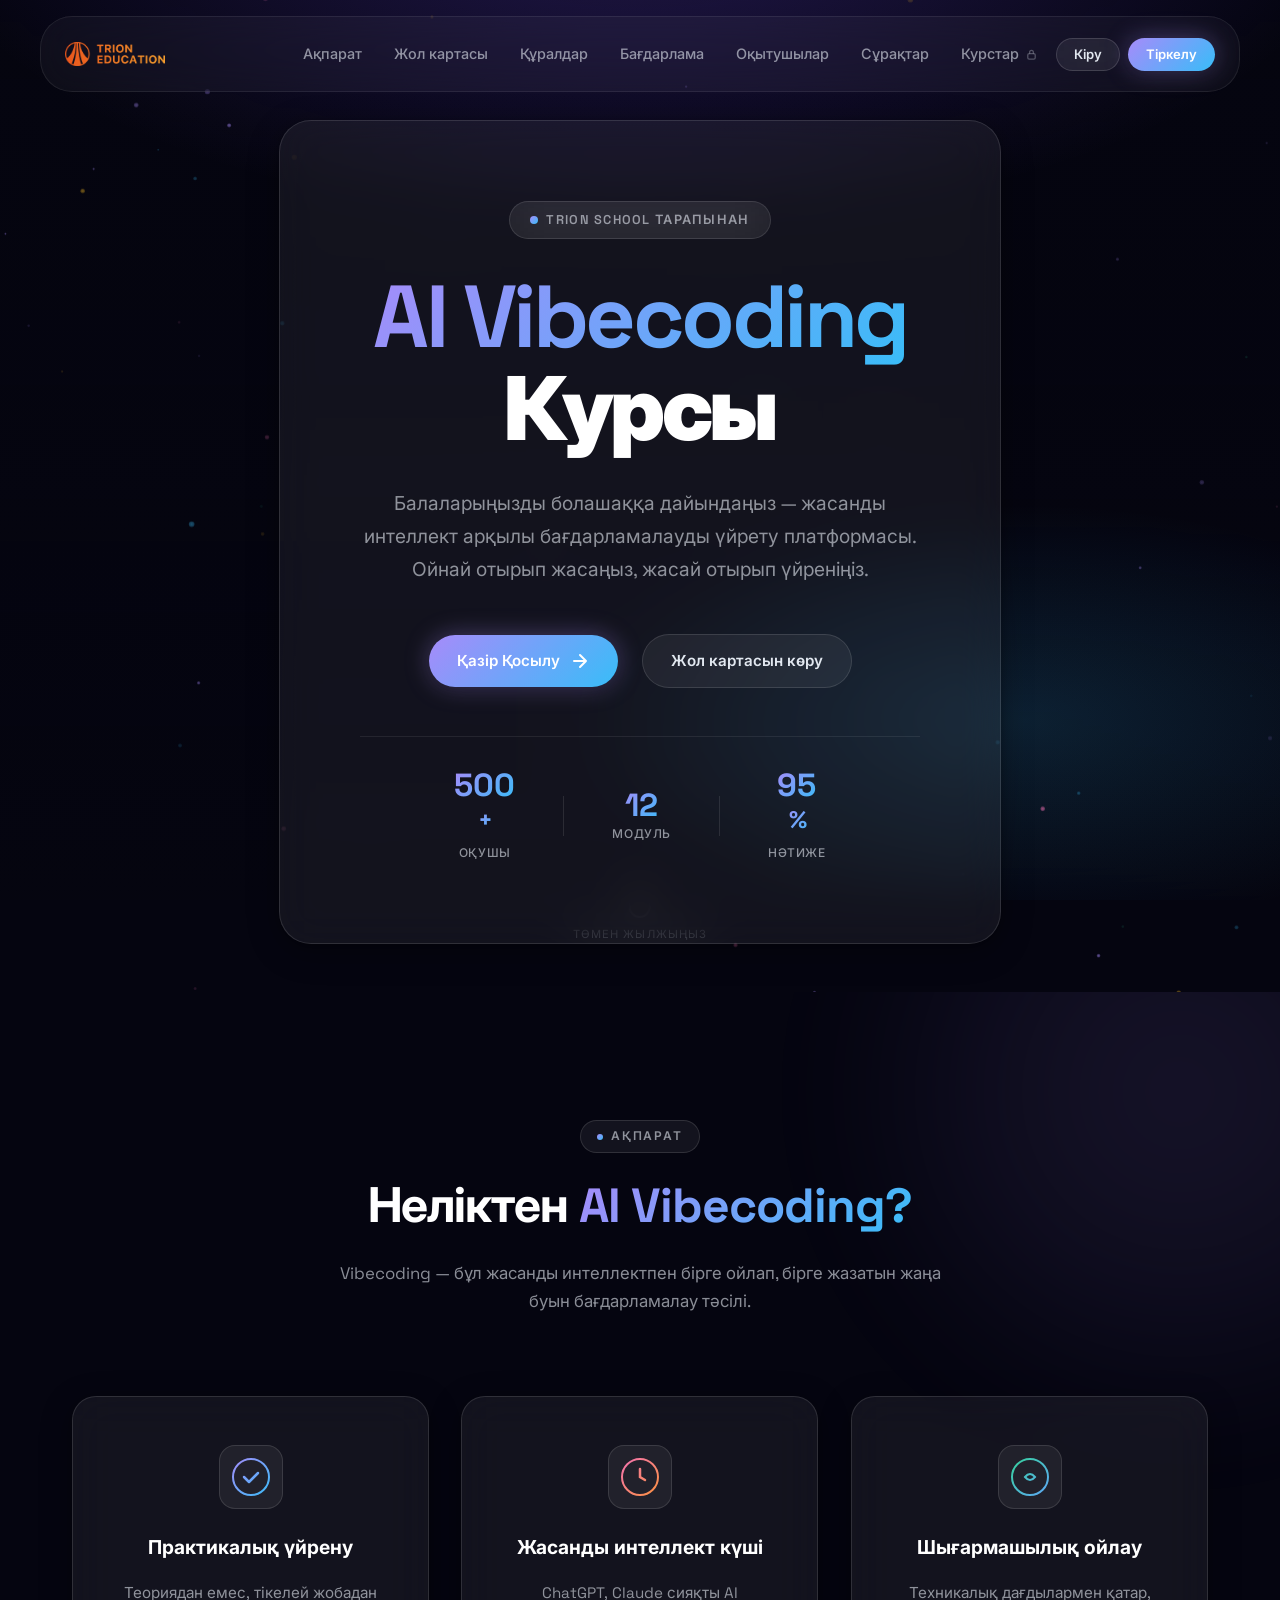
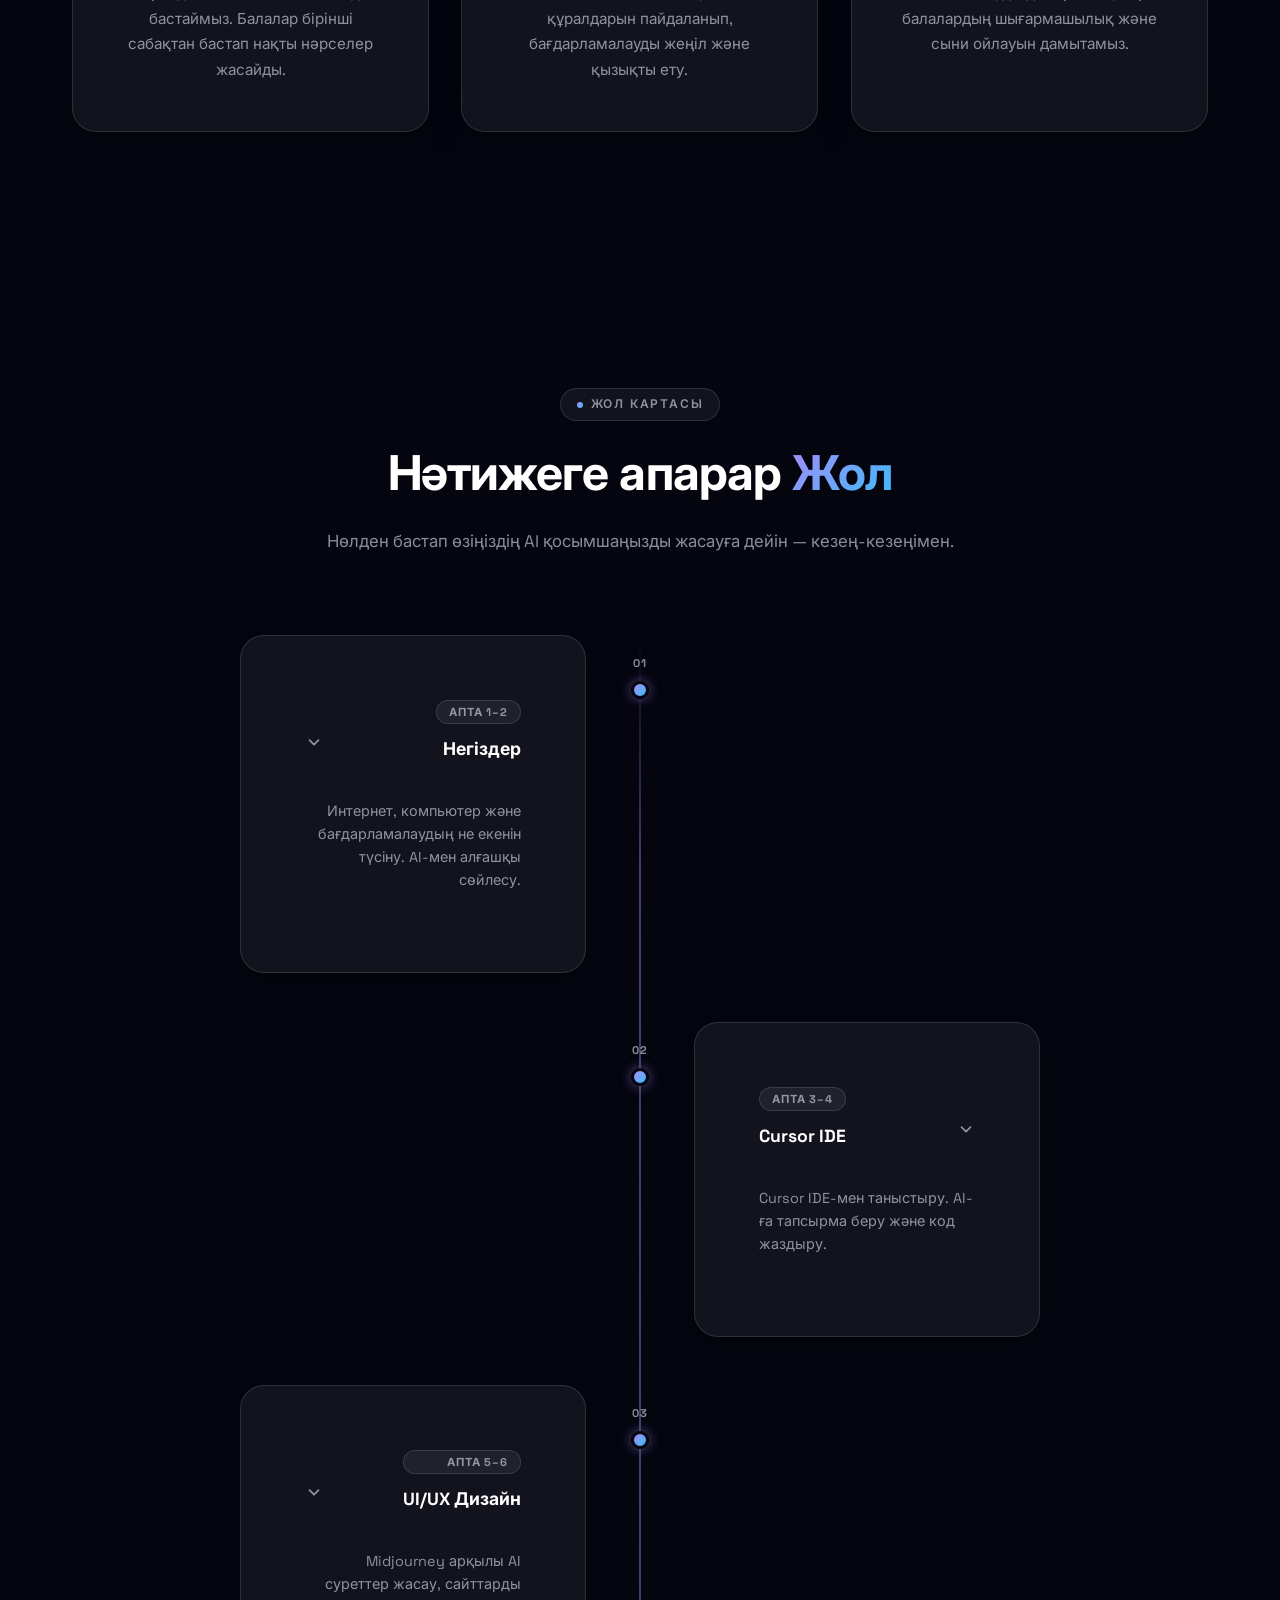
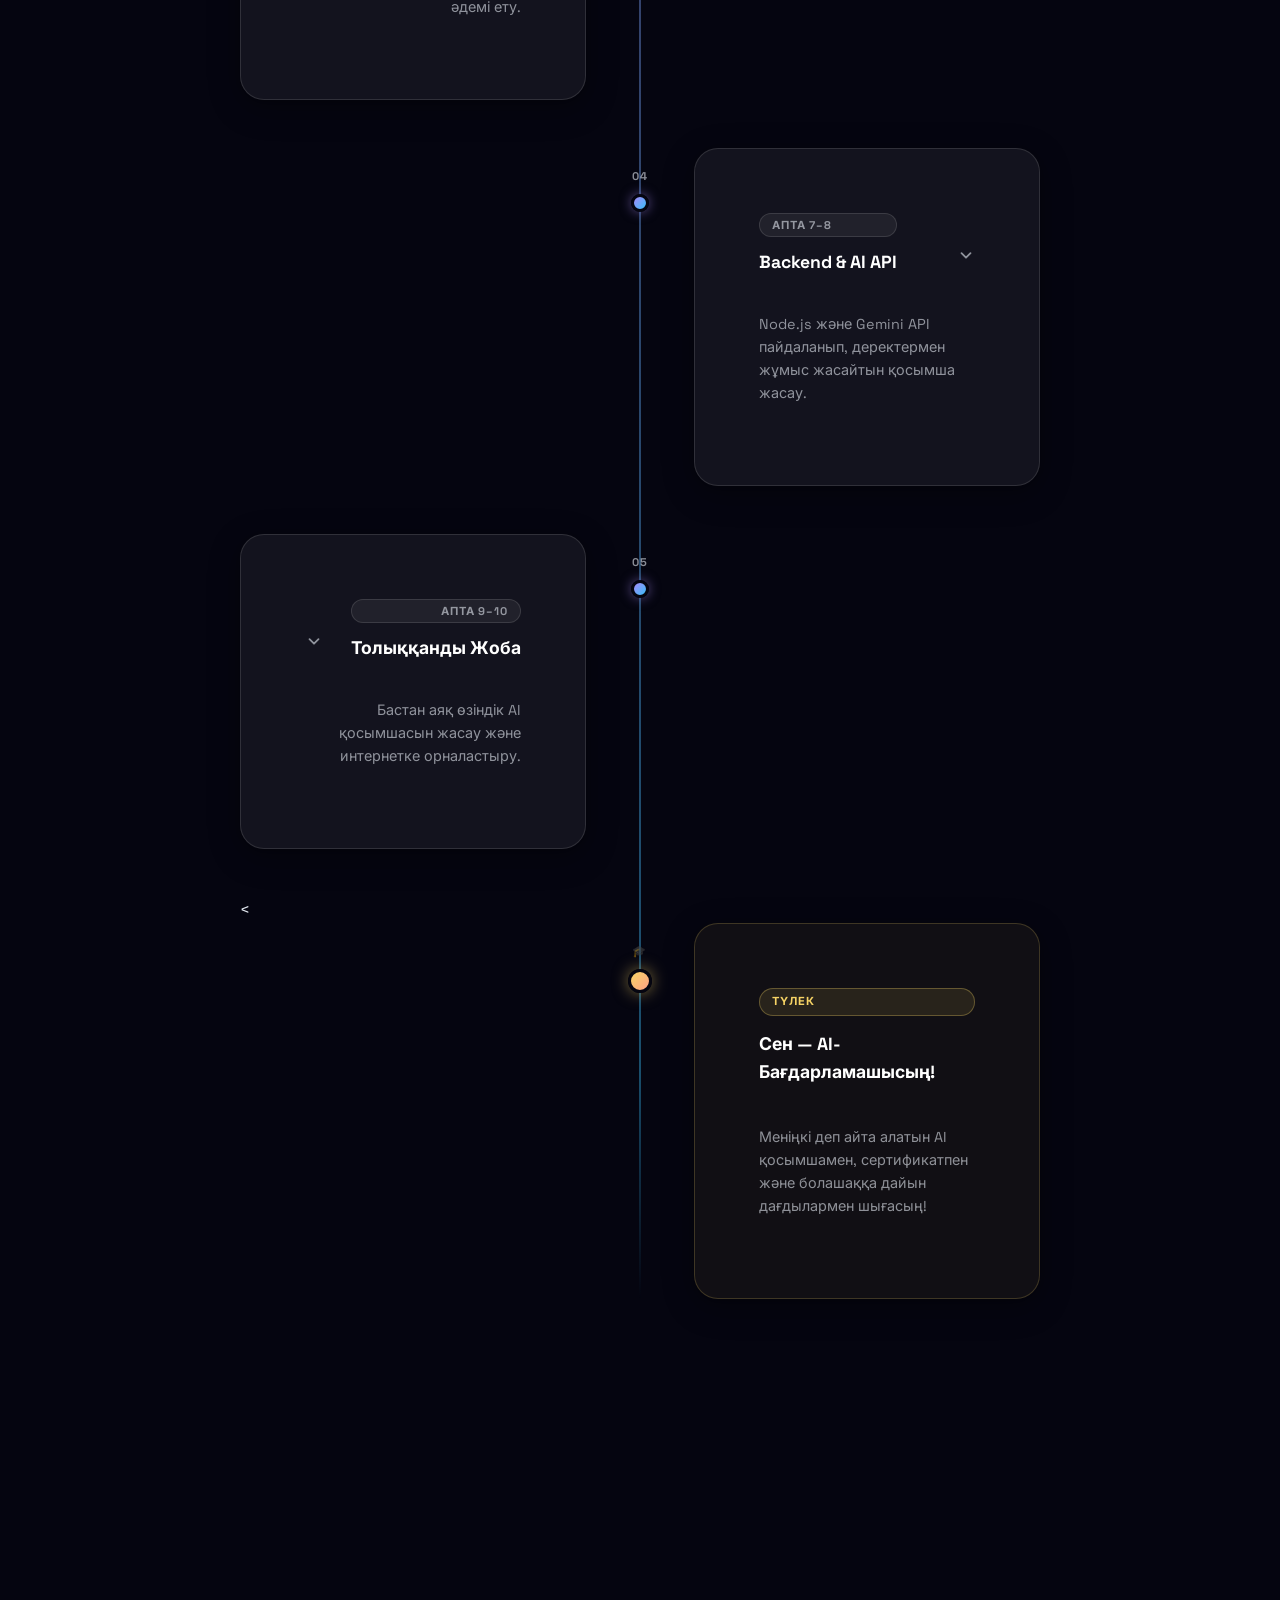
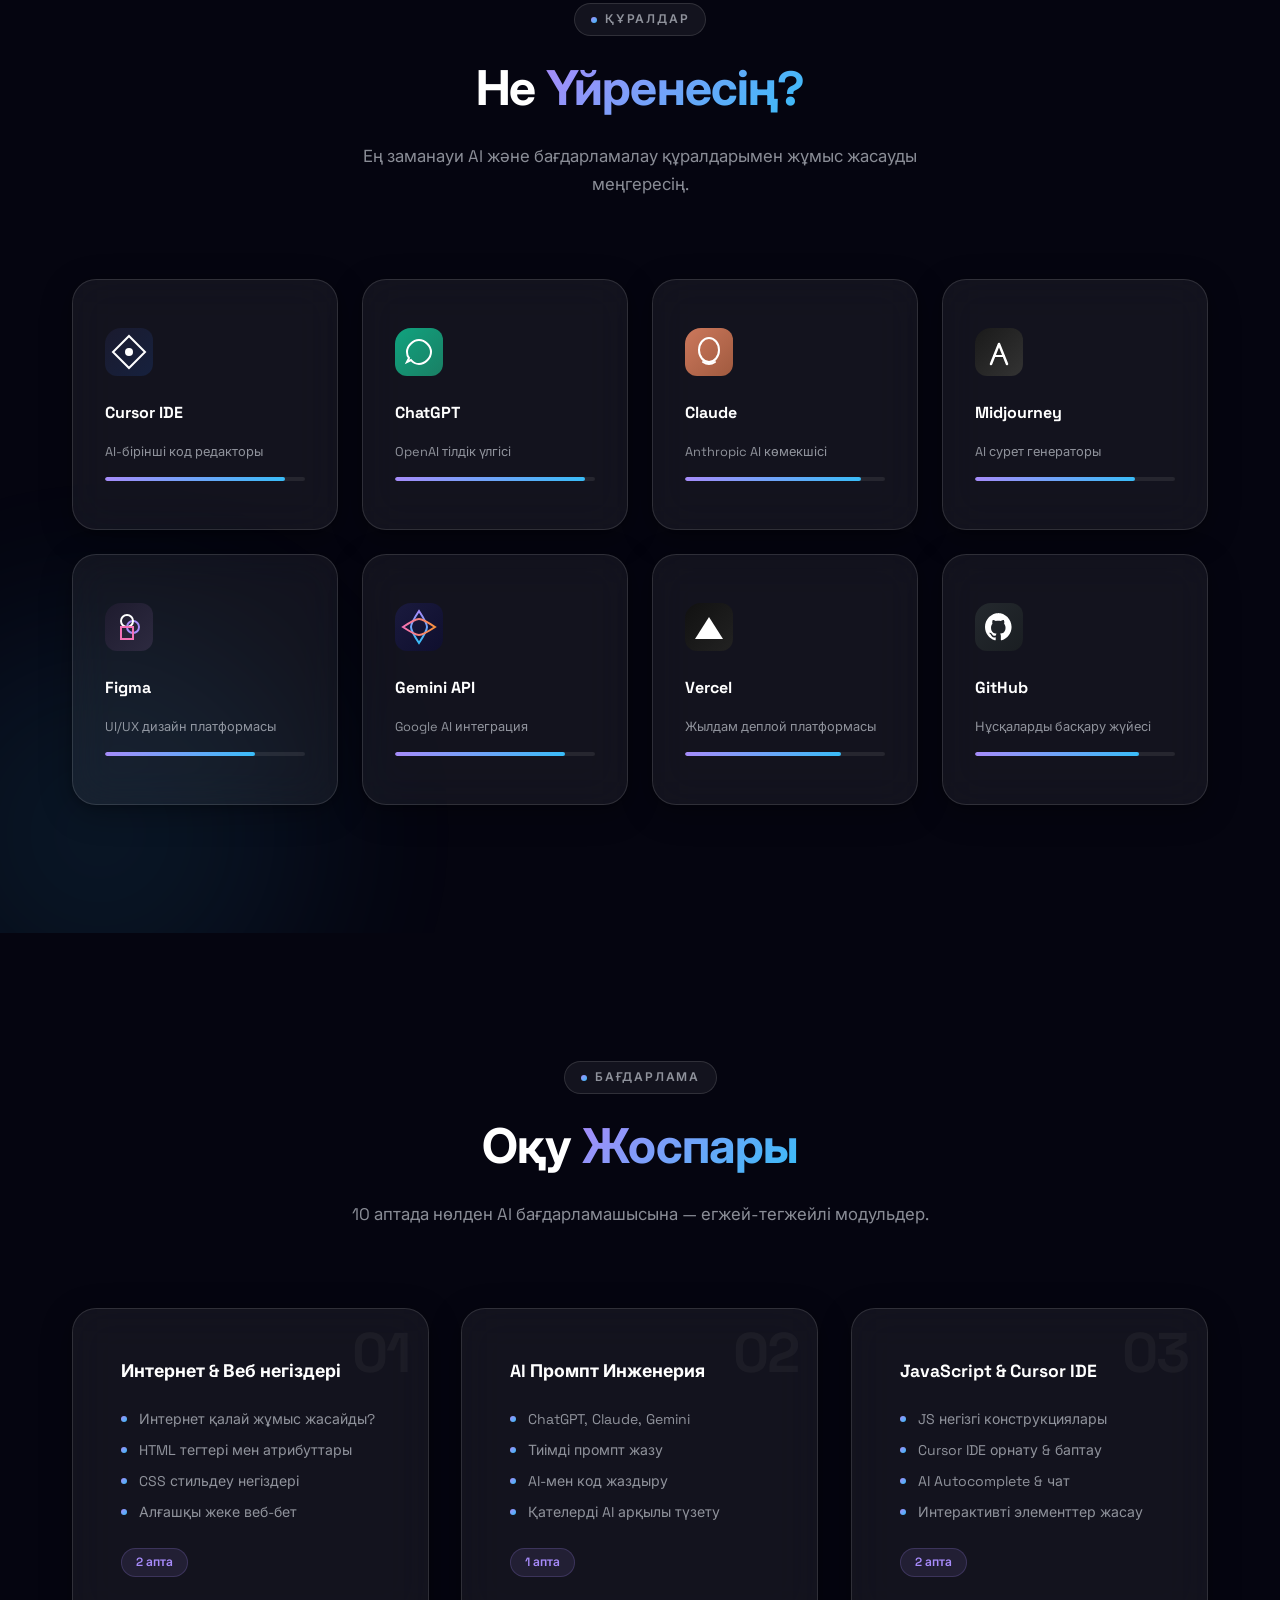
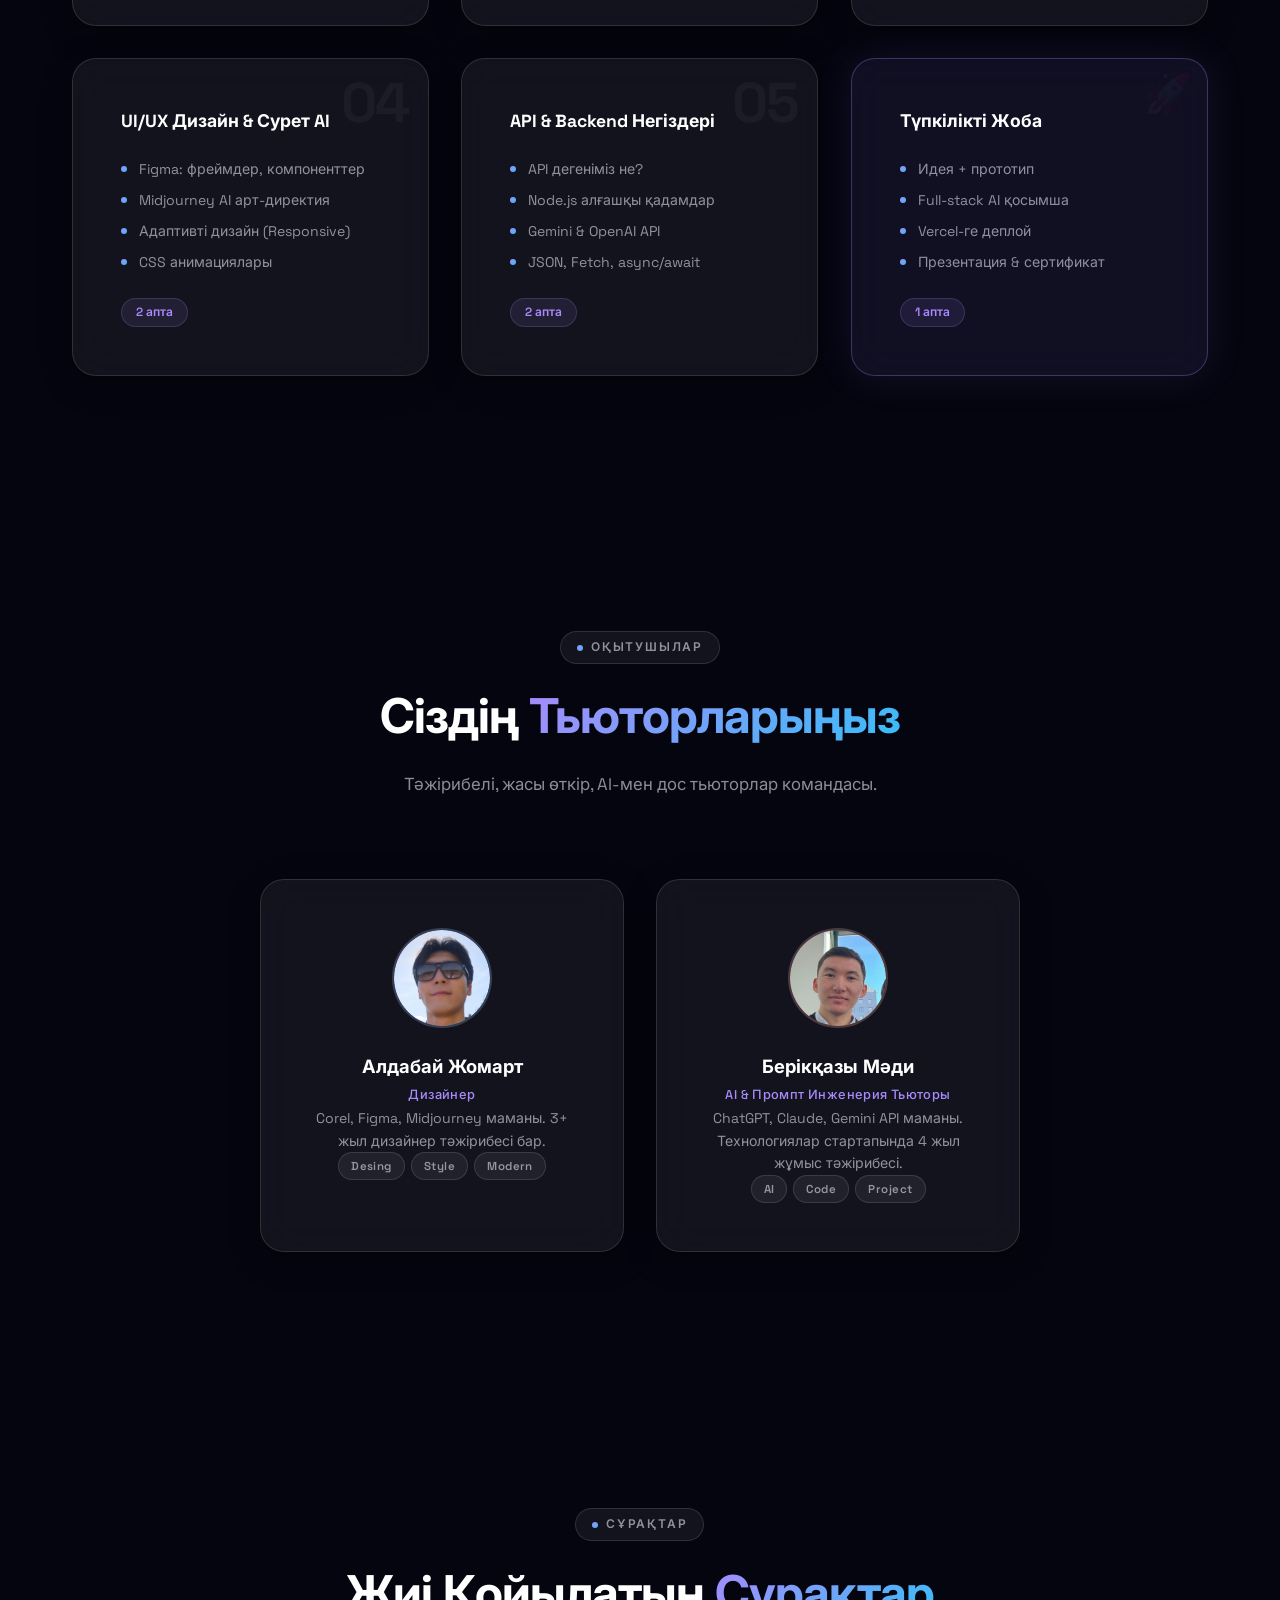
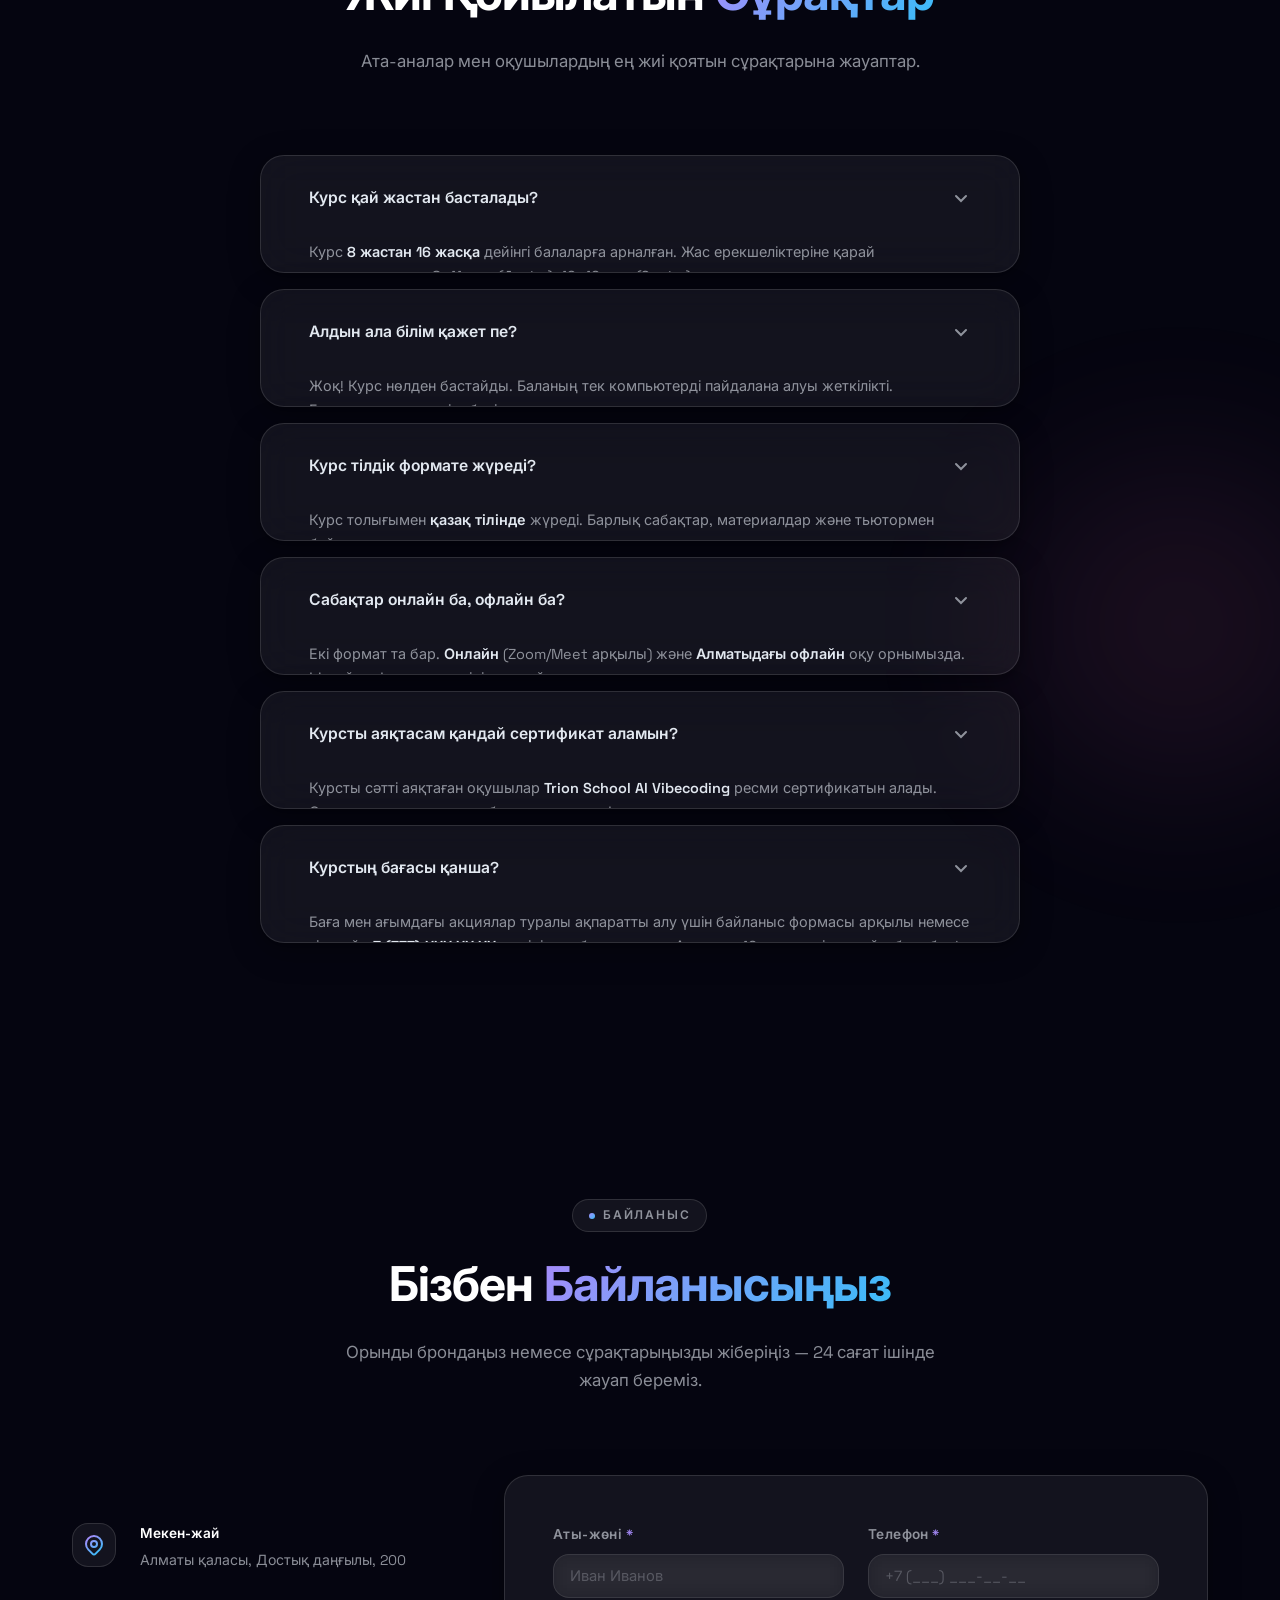
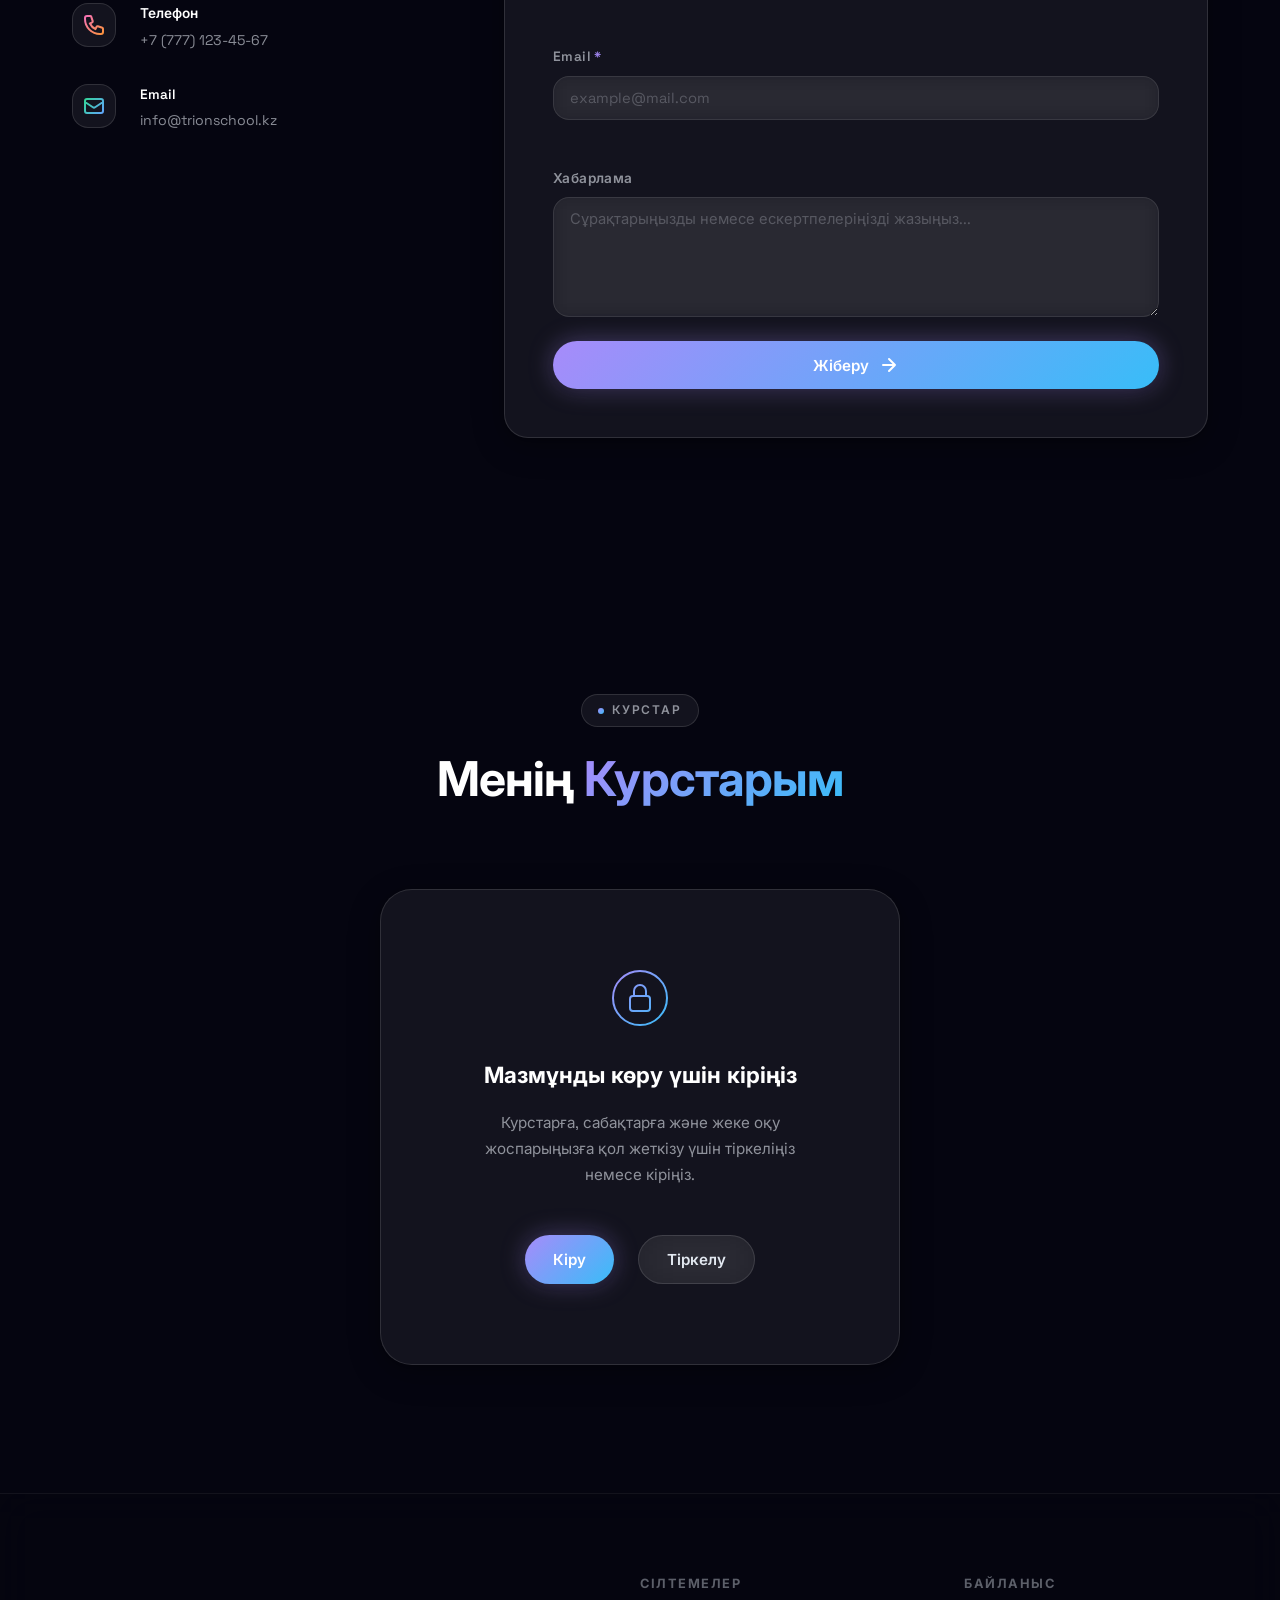
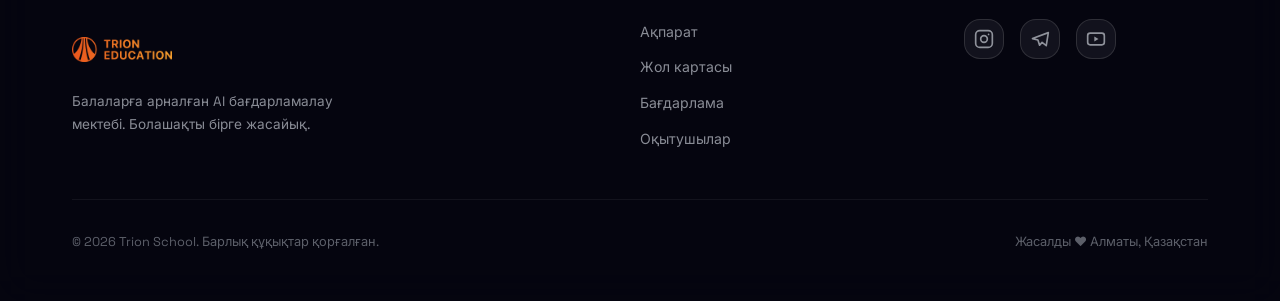
==== commit 935b4389: "Merge branch 'main' into madi" ====
--- a/index.html
+++ b/index.html
@@ -47,11 +47,21 @@
     <header class="navbar" id="navbar" role="banner">
       <nav class="navbar__inner" aria-label="Басты навигация">
         <!-- Logo -->
-<a href="#hero" class="navbar__logo" aria-label="Trion School — Басты бетке өту">
-  <span class="logo-icon" aria-hidden="true">
-    <img src="img/logo123.png" alt="" width="24" height="24" class="logo-icon-img" />
-  </span>
-</a>
+        <a
+          href="#hero"
+          class="navbar__logo"
+          aria-label="Trion School — Басты бетке өту"
+        >
+          <span class="logo-icon" aria-hidden="true">
+            <img
+              src="img/logo123.png"
+              alt=""
+              width="24"
+              height="24"
+              class="logo-icon-img"
+            />
+          </span>
+        </a>
 
         <!-- Hamburger (mobile) -->
         <button
@@ -74,11 +84,35 @@
           <li><a href="#faq" class="nav-link">Сұрақтар</a></li>
           <!-- Protected: Курстар -->
           <li>
-            <button class="nav-link nav-link--courses" id="navCoursesBtn" aria-label="Курстар бөліміне өту">
+            <button
+              class="nav-link nav-link--courses"
+              id="navCoursesBtn"
+              aria-label="Курстар бөліміне өту"
+            >
               Курстар
-              <svg width="13" height="13" viewBox="0 0 14 14" fill="none" aria-hidden="true" class="courses-lock-icon">
-                <rect x="3" y="6" width="8" height="6" rx="1.5" stroke="currentColor" stroke-width="1.4"/>
-                <path d="M5 6V4.5a2 2 0 1 1 4 0V6" stroke="currentColor" stroke-width="1.4" stroke-linecap="round"/>
+              <svg
+                width="13"
+                height="13"
+                viewBox="0 0 14 14"
+                fill="none"
+                aria-hidden="true"
+                class="courses-lock-icon"
+              >
+                <rect
+                  x="3"
+                  y="6"
+                  width="8"
+                  height="6"
+                  rx="1.5"
+                  stroke="currentColor"
+                  stroke-width="1.4"
+                />
+                <path
+                  d="M5 6V4.5a2 2 0 1 1 4 0V6"
+                  stroke="currentColor"
+                  stroke-width="1.4"
+                  stroke-linecap="round"
+                />
               </svg>
             </button>
           </li>
@@ -90,16 +124,46 @@
             </button>
           </li>
           <!-- User chip: shown when logged IN -->
-          <li class="nav-user-menu" id="userMenu" style="display:none" role="status" aria-live="polite">
+          <li
+            class="nav-user-menu"
+            id="userMenu"
+            style="display: none"
+            role="status"
+            aria-live="polite"
+          >
             <div class="user-chip">
               <div class="user-chip__avatar" aria-hidden="true">
-                <img id="userAvatarImg" src="" alt="" style="display:none" width="28" height="28"/>
+                <img
+                  id="userAvatarImg"
+                  src=""
+                  alt=""
+                  style="display: none"
+                  width="28"
+                  height="28"
+                />
                 <span id="userAvatarText">?</span>
               </div>
               <span class="user-chip__name" id="userName"></span>
-              <button class="user-chip__signout" id="btnSignOut" aria-label="Жүйеден шығу" title="Шығу">
-                <svg width="15" height="15" viewBox="0 0 16 16" fill="none" aria-hidden="true">
-                  <path d="M6 2H3a1 1 0 0 0-1 1v10a1 1 0 0 0 1 1h3M11 11l3-3-3-3M14 8H6" stroke="currentColor" stroke-width="1.5" stroke-linecap="round" stroke-linejoin="round"/>
+              <button
+                class="user-chip__signout"
+                id="btnSignOut"
+                aria-label="Жүйеден шығу"
+                title="Шығу"
+              >
+                <svg
+                  width="15"
+                  height="15"
+                  viewBox="0 0 16 16"
+                  fill="none"
+                  aria-hidden="true"
+                >
+                  <path
+                    d="M6 2H3a1 1 0 0 0-1 1v10a1 1 0 0 0 1 1h3M11 11l3-3-3-3M14 8H6"
+                    stroke="currentColor"
+                    stroke-width="1.5"
+                    stroke-linecap="round"
+                    stroke-linejoin="round"
+                  />
                 </svg>
               </button>
             </div>
@@ -1165,179 +1229,64 @@
           <div class="teachers-grid">
             <article
               class="teacher-card glass-card reveal"
-              aria-label="Оқытушы: Айбол Нұрланұлы"
+              aria-label="Оқытушы: Алдабай Жомарт"
             >
               <div class="teacher-card__avatar-wrapper">
                 <div
                   class="teacher-card__avatar teacher-avatar--1"
                   aria-hidden="true"
                 >
-                  <!-- AI-generated avatar placeholder -->
-                  <div class="avatar-placeholder">
-                    <svg width="80" height="80" viewBox="0 0 80 80" fill="none">
-                      <circle
-                        cx="40"
-                        cy="30"
-                        r="16"
-                        fill="rgba(167,139,250,0.4)"
-                        stroke="url(#av1)"
-                        stroke-width="2"
-                      />
-                      <path
-                        d="M14 72 C14 56 24 46 40 46 C56 46 66 56 66 72"
-                        fill="rgba(167,139,250,0.3)"
-                        stroke="url(#av1)"
-                        stroke-width="2"
-                      />
-                      <defs>
-                        <linearGradient
-                          id="av1"
-                          x1="0"
-                          y1="0"
-                          x2="80"
-                          y2="80"
-                          gradientUnits="userSpaceOnUse"
-                        >
-                          <stop offset="0%" stop-color="#a78bfa" />
-                          <stop offset="100%" stop-color="#38bdf8" />
-                        </linearGradient>
-                      </defs>
-                    </svg>
-                  </div>
+                  <img
+                    src="img/jomart.jpg"
+                    alt=""
+                    class="teacher-card__avatar-img"
+                  />
                   <div class="avatar-ring" aria-hidden="true"></div>
                 </div>
               </div>
               <div class="teacher-card__info">
-                <h3 class="teacher-name">Айбол Нұрланұлы</h3>
-                <span class="teacher-role"
-                  >Бас тьютор & Full-Stack Developer</span
-                >
+                <h3 class="teacher-name">Алдабай Жомарт</h3>
+                <span class="teacher-role">Дизайнер</span>
                 <p class="teacher-bio">
-                  5+ жыл тәжірибесі бар, React, Node.js, және AI интеграцияда
-                  маман. 200+ жоба жасаған.
+                  Corel, Figma, Midjourney маманы. 3+ жыл дизайнер тәжірибесі
+                  бар.
                 </p>
                 <div class="teacher-tags">
-                  <span class="tag">React</span>
-                  <span class="tag">Node.js</span>
-                  <span class="tag">AI/ML</span>
+                  <span class="tag">Desing</span>
+                  <span class="tag">Style</span>
+                  <span class="tag">Modern</span>
                 </div>
               </div>
             </article>
 
             <article
               class="teacher-card glass-card reveal"
-              aria-label="Оқытушы: Дана Сейітқалиқызы"
+              aria-label="Оқытушы: Берікқазы Мәди"
             >
               <div class="teacher-card__avatar-wrapper">
                 <div
                   class="teacher-card__avatar teacher-avatar--2"
                   aria-hidden="true"
                 >
-                  <div class="avatar-placeholder">
-                    <svg width="80" height="80" viewBox="0 0 80 80" fill="none">
-                      <circle
-                        cx="40"
-                        cy="30"
-                        r="16"
-                        fill="rgba(244,114,182,0.4)"
-                        stroke="url(#av2)"
-                        stroke-width="2"
-                      />
-                      <path
-                        d="M14 72 C14 56 24 46 40 46 C56 46 66 56 66 72"
-                        fill="rgba(244,114,182,0.3)"
-                        stroke="url(#av2)"
-                        stroke-width="2"
-                      />
-                      <defs>
-                        <linearGradient
-                          id="av2"
-                          x1="0"
-                          y1="0"
-                          x2="80"
-                          y2="80"
-                          gradientUnits="userSpaceOnUse"
-                        >
-                          <stop offset="0%" stop-color="#f472b6" />
-                          <stop offset="100%" stop-color="#fb923c" />
-                        </linearGradient>
-                      </defs>
-                    </svg>
-                  </div>
+                  <img
+                    src="img/madi.png"
+                    alt=""
+                    class="teacher-card__avatar-img"
+                  />
                   <div class="avatar-ring" aria-hidden="true"></div>
                 </div>
               </div>
               <div class="teacher-card__info">
-                <h3 class="teacher-name">Дана Сейітқалиқызы</h3>
-                <span class="teacher-role"
-                  >UI/UX Дизайнер & AI Art Director</span
-                >
-                <p class="teacher-bio">
-                  Figma, Midjourney маманы. 3+ жыл балаларға дизайн үйреткен
-                  тәжірибесі бар.
-                </p>
-                <div class="teacher-tags">
-                  <span class="tag">Figma</span>
-                  <span class="tag">Midjourney</span>
-                  <span class="tag">CSS</span>
-                </div>
-              </div>
-            </article>
-
-            <article
-              class="teacher-card glass-card reveal"
-              aria-label="Оқытушы: Ерлан Жақсыбеков"
-            >
-              <div class="teacher-card__avatar-wrapper">
-                <div
-                  class="teacher-card__avatar teacher-avatar--3"
-                  aria-hidden="true"
-                >
-                  <div class="avatar-placeholder">
-                    <svg width="80" height="80" viewBox="0 0 80 80" fill="none">
-                      <circle
-                        cx="40"
-                        cy="30"
-                        r="16"
-                        fill="rgba(52,211,153,0.4)"
-                        stroke="url(#av3)"
-                        stroke-width="2"
-                      />
-                      <path
-                        d="M14 72 C14 56 24 46 40 46 C56 46 66 56 66 72"
-                        fill="rgba(52,211,153,0.3)"
-                        stroke="url(#av3)"
-                        stroke-width="2"
-                      />
-                      <defs>
-                        <linearGradient
-                          id="av3"
-                          x1="0"
-                          y1="0"
-                          x2="80"
-                          y2="80"
-                          gradientUnits="userSpaceOnUse"
-                        >
-                          <stop offset="0%" stop-color="#34d399" />
-                          <stop offset="100%" stop-color="#60a5fa" />
-                        </linearGradient>
-                      </defs>
-                    </svg>
-                  </div>
-                  <div class="avatar-ring" aria-hidden="true"></div>
-                </div>
-              </div>
-              <div class="teacher-card__info">
-                <h3 class="teacher-name">Ерлан Жақсыбеков</h3>
+                <h3 class="teacher-name">Берікқазы Мәди</h3>
                 <span class="teacher-role">AI & Промпт Инженерия Тьюторы</span>
                 <p class="teacher-bio">
                   ChatGPT, Claude, Gemini API маманы. Технологиялар стартапында
                   4 жыл жұмыс тәжірибесі.
                 </p>
                 <div class="teacher-tags">
-                  <span class="tag">Prompt Eng.</span>
-                  <span class="tag">Gemini API</span>
-                  <span class="tag">Python</span>
+                  <span class="tag">AI</span>
+                  <span class="tag">Code</span>
+                  <span class="tag">Project</span>
                 </div>
               </div>
             </article>
@@ -1804,11 +1753,17 @@
       <!-- ═══════════════════════════════════════════
            COURSES SECTION (Protected)
       ═══════════════════════════════════════════ -->
-      <section class="section courses-section" id="courses" aria-labelledby="coursesTitle">
+      <section
+        class="section courses-section"
+        id="courses"
+        aria-labelledby="coursesTitle"
+      >
         <div class="container">
           <div class="section-header reveal">
             <span class="section-tag">Курстар</span>
-            <h2 class="section-title" id="coursesTitle">Менің <span class="gradient-text">Курстарым</span></h2>
+            <h2 class="section-title" id="coursesTitle">
+              Менің <span class="gradient-text">Курстарым</span>
+            </h2>
           </div>
 
           <!-- LOCKED STATE (not logged in) -->
@@ -1816,31 +1771,65 @@
             <div class="courses-locked__card glass-card">
               <div class="courses-locked__icon" aria-hidden="true">
                 <svg width="56" height="56" viewBox="0 0 56 56" fill="none">
-                  <circle cx="28" cy="28" r="27" stroke="url(#lockGrad)" stroke-width="2"/>
-                  <rect x="18" y="26" width="20" height="15" rx="3" stroke="url(#lockGrad)" stroke-width="2"/>
-                  <path d="M22 26V21a6 6 0 1 1 12 0v5" stroke="url(#lockGrad)" stroke-width="2" stroke-linecap="round"/>
+                  <circle
+                    cx="28"
+                    cy="28"
+                    r="27"
+                    stroke="url(#lockGrad)"
+                    stroke-width="2"
+                  />
+                  <rect
+                    x="18"
+                    y="26"
+                    width="20"
+                    height="15"
+                    rx="3"
+                    stroke="url(#lockGrad)"
+                    stroke-width="2"
+                  />
+                  <path
+                    d="M22 26V21a6 6 0 1 1 12 0v5"
+                    stroke="url(#lockGrad)"
+                    stroke-width="2"
+                    stroke-linecap="round"
+                  />
                   <defs>
-                    <linearGradient id="lockGrad" x1="0" y1="0" x2="56" y2="56" gradientUnits="userSpaceOnUse">
-                      <stop offset="0%" stop-color="#a78bfa"/>
-                      <stop offset="100%" stop-color="#38bdf8"/>
+                    <linearGradient
+                      id="lockGrad"
+                      x1="0"
+                      y1="0"
+                      x2="56"
+                      y2="56"
+                      gradientUnits="userSpaceOnUse"
+                    >
+                      <stop offset="0%" stop-color="#a78bfa" />
+                      <stop offset="100%" stop-color="#38bdf8" />
                     </linearGradient>
                   </defs>
                 </svg>
               </div>
               <h3>Мазмұнды көру үшін кіріңіз</h3>
-              <p>Курстарға, сабақтарға және жеке оқу жоспарыңызға қол жеткізу үшін тіркеліңіз немесе кіріңіз.</p>
+              <p>
+                Курстарға, сабақтарға және жеке оқу жоспарыңызға қол жеткізу
+                үшін тіркеліңіз немесе кіріңіз.
+              </p>
               <div class="courses-locked__actions">
-                <button class="btn btn--primary liquid-btn" id="coursesSignInPrompt">
+                <button
+                  class="btn btn--primary liquid-btn"
+                  id="coursesSignInPrompt"
+                >
                   <span class="btn__glow" aria-hidden="true"></span>
                   <span>Кіру</span>
                 </button>
-                <button class="btn btn--ghost" id="coursesSignUpPrompt">Тіркелу</button>
+                <button class="btn btn--ghost" id="coursesSignUpPrompt">
+                  Тіркелу
+                </button>
               </div>
             </div>
           </div>
 
           <!-- DASHBOARD STATE (logged in) -->
-          <div class="courses-dashboard" style="display:none">
+          <div class="courses-dashboard" style="display: none">
             <div class="dashboard-header glass-card">
               <div class="dashboard-welcome">
                 <div class="dashboard-avatar" aria-hidden="true">🎓</div>
@@ -1868,47 +1857,100 @@
             <div class="courses-grid">
               <!-- Course card 1 -->
               <article class="course-card glass-card">
-                <div class="course-card__badge course-badge--active">Белсенді</div>
+                <div class="course-card__badge course-badge--active">
+                  Белсенді
+                </div>
                 <div class="course-card__icon" aria-hidden="true">
                   <svg width="40" height="40" viewBox="0 0 40 40" fill="none">
-                    <rect width="40" height="40" rx="10" fill="url(#cc1)"/>
-                    <path d="M12 20l6 6 10-10" stroke="white" stroke-width="2.5" stroke-linecap="round" stroke-linejoin="round"/>
-                    <defs><linearGradient id="cc1" x1="0" y1="0" x2="40" y2="40" gradientUnits="userSpaceOnUse"><stop offset="0%" stop-color="#a78bfa"/><stop offset="100%" stop-color="#38bdf8"/></linearGradient></defs>
+                    <rect width="40" height="40" rx="10" fill="url(#cc1)" />
+                    <path
+                      d="M12 20l6 6 10-10"
+                      stroke="white"
+                      stroke-width="2.5"
+                      stroke-linecap="round"
+                      stroke-linejoin="round"
+                    />
+                    <defs>
+                      <linearGradient
+                        id="cc1"
+                        x1="0"
+                        y1="0"
+                        x2="40"
+                        y2="40"
+                        gradientUnits="userSpaceOnUse"
+                      >
+                        <stop offset="0%" stop-color="#a78bfa" />
+                        <stop offset="100%" stop-color="#38bdf8" />
+                      </linearGradient>
+                    </defs>
                   </svg>
                 </div>
                 <h3 class="course-card__title">HTML &amp; CSS Негіздері</h3>
-                <p class="course-card__desc">Веб-бет жасаудың алғашқы қадамдары</p>
+                <p class="course-card__desc">
+                  Веб-бет жасаудың алғашқы қадамдары
+                </p>
                 <div class="course-card__progress">
                   <div class="course-progress-bar">
-                    <div class="course-progress-fill" style="width:80%"></div>
+                    <div class="course-progress-fill" style="width: 80%"></div>
                   </div>
                   <span class="course-progress-label">80%</span>
                 </div>
-                <button class="btn btn--primary btn--sm liquid-btn course-card__btn">
+                <button
+                  class="btn btn--primary btn--sm liquid-btn course-card__btn"
+                >
                   <span class="btn__glow" aria-hidden="true"></span>Жалғастыру
                 </button>
               </article>
 
               <!-- Course card 2 -->
               <article class="course-card glass-card">
-                <div class="course-card__badge course-badge--active">Белсенді</div>
+                <div class="course-card__badge course-badge--active">
+                  Белсенді
+                </div>
                 <div class="course-card__icon" aria-hidden="true">
                   <svg width="40" height="40" viewBox="0 0 40 40" fill="none">
-                    <rect width="40" height="40" rx="10" fill="url(#cc2)"/>
-                    <circle cx="20" cy="20" r="8" stroke="white" stroke-width="2"/>
-                    <path d="M20 16v4l3 3" stroke="white" stroke-width="2" stroke-linecap="round"/>
-                    <defs><linearGradient id="cc2" x1="0" y1="0" x2="40" y2="40" gradientUnits="userSpaceOnUse"><stop offset="0%" stop-color="#f472b6"/><stop offset="100%" stop-color="#fb923c"/></linearGradient></defs>
+                    <rect width="40" height="40" rx="10" fill="url(#cc2)" />
+                    <circle
+                      cx="20"
+                      cy="20"
+                      r="8"
+                      stroke="white"
+                      stroke-width="2"
+                    />
+                    <path
+                      d="M20 16v4l3 3"
+                      stroke="white"
+                      stroke-width="2"
+                      stroke-linecap="round"
+                    />
+                    <defs>
+                      <linearGradient
+                        id="cc2"
+                        x1="0"
+                        y1="0"
+                        x2="40"
+                        y2="40"
+                        gradientUnits="userSpaceOnUse"
+                      >
+                        <stop offset="0%" stop-color="#f472b6" />
+                        <stop offset="100%" stop-color="#fb923c" />
+                      </linearGradient>
+                    </defs>
                   </svg>
                 </div>
                 <h3 class="course-card__title">AI Промпт Инженерия</h3>
-                <p class="course-card__desc">ChatGPT, Claude және Gemini пайдалану</p>
+                <p class="course-card__desc">
+                  ChatGPT, Claude және Gemini пайдалану
+                </p>
                 <div class="course-card__progress">
                   <div class="course-progress-bar">
-                    <div class="course-progress-fill" style="width:45%"></div>
+                    <div class="course-progress-fill" style="width: 45%"></div>
                   </div>
                   <span class="course-progress-label">45%</span>
                 </div>
-                <button class="btn btn--primary btn--sm liquid-btn course-card__btn">
+                <button
+                  class="btn btn--primary btn--sm liquid-btn course-card__btn"
+                >
                   <span class="btn__glow" aria-hidden="true"></span>Жалғастыру
                 </button>
               </article>
@@ -1918,20 +1960,39 @@
                 <div class="course-card__badge course-badge--new">Жаңа</div>
                 <div class="course-card__icon" aria-hidden="true">
                   <svg width="40" height="40" viewBox="0 0 40 40" fill="none">
-                    <rect width="40" height="40" rx="10" fill="url(#cc3)"/>
-                    <path d="M14 28V20a6 6 0 0 1 12 0v8M10 28h20" stroke="white" stroke-width="2" stroke-linecap="round"/>
-                    <defs><linearGradient id="cc3" x1="0" y1="0" x2="40" y2="40" gradientUnits="userSpaceOnUse"><stop offset="0%" stop-color="#34d399"/><stop offset="100%" stop-color="#60a5fa"/></linearGradient></defs>
+                    <rect width="40" height="40" rx="10" fill="url(#cc3)" />
+                    <path
+                      d="M14 28V20a6 6 0 0 1 12 0v8M10 28h20"
+                      stroke="white"
+                      stroke-width="2"
+                      stroke-linecap="round"
+                    />
+                    <defs>
+                      <linearGradient
+                        id="cc3"
+                        x1="0"
+                        y1="0"
+                        x2="40"
+                        y2="40"
+                        gradientUnits="userSpaceOnUse"
+                      >
+                        <stop offset="0%" stop-color="#34d399" />
+                        <stop offset="100%" stop-color="#60a5fa" />
+                      </linearGradient>
+                    </defs>
                   </svg>
                 </div>
                 <h3 class="course-card__title">JavaScript &amp; Cursor IDE</h3>
                 <p class="course-card__desc">AI-бірінші бағдарламалау ортасы</p>
                 <div class="course-card__progress">
                   <div class="course-progress-bar">
-                    <div class="course-progress-fill" style="width:15%"></div>
+                    <div class="course-progress-fill" style="width: 15%"></div>
                   </div>
                   <span class="course-progress-label">15%</span>
                 </div>
-                <button class="btn btn--ghost btn--sm course-card__btn">Бастау</button>
+                <button class="btn btn--ghost btn--sm course-card__btn">
+                  Бастау
+                </button>
               </article>
 
               <!-- Add course card -->
@@ -1945,10 +2006,8 @@
               </article>
             </div>
           </div>
-
         </div>
       </section>
-
     </main>
 
     <!-- ═══════════════════════════════════════════
@@ -1963,15 +2022,29 @@
       hidden
     >
       <!-- Backdrop -->
-      <div class="auth-modal__backdrop" id="authModalBackdrop" aria-hidden="true"></div>
+      <div
+        class="auth-modal__backdrop"
+        id="authModalBackdrop"
+        aria-hidden="true"
+      ></div>
 
       <!-- Dialog -->
       <div class="auth-modal__dialog glass-card">
-
         <!-- Close -->
         <button class="auth-modal__close" id="authModalClose" aria-label="Жабу">
-          <svg width="20" height="20" viewBox="0 0 20 20" fill="none" aria-hidden="true">
-            <path d="M5 5l10 10M15 5L5 15" stroke="currentColor" stroke-width="2" stroke-linecap="round"/>
+          <svg
+            width="20"
+            height="20"
+            viewBox="0 0 20 20"
+            fill="none"
+            aria-hidden="true"
+          >
+            <path
+              d="M5 5l10 10M15 5L5 15"
+              stroke="currentColor"
+              stroke-width="2"
+              stroke-linecap="round"
+            />
           </svg>
         </button>
 
@@ -1979,27 +2052,80 @@
         <div class="auth-modal__header">
           <div class="auth-modal__logo" aria-hidden="true">
             <svg width="36" height="36" viewBox="0 0 32 32" fill="none">
-              <polygon points="16,2 30,28 2,28" fill="none" stroke="url(#amLogo)" stroke-width="2.5" stroke-linejoin="round"/>
-              <circle cx="16" cy="16" r="5" fill="url(#amLogo)"/>
+              <polygon
+                points="16,2 30,28 2,28"
+                fill="none"
+                stroke="url(#amLogo)"
+                stroke-width="2.5"
+                stroke-linejoin="round"
+              />
+              <circle cx="16" cy="16" r="5" fill="url(#amLogo)" />
               <defs>
-                <linearGradient id="amLogo" x1="0" y1="0" x2="32" y2="32" gradientUnits="userSpaceOnUse">
-                  <stop offset="0%" stop-color="#a78bfa"/>
-                  <stop offset="100%" stop-color="#38bdf8"/>
+                <linearGradient
+                  id="amLogo"
+                  x1="0"
+                  y1="0"
+                  x2="32"
+                  y2="32"
+                  gradientUnits="userSpaceOnUse"
+                >
+                  <stop offset="0%" stop-color="#a78bfa" />
+                  <stop offset="100%" stop-color="#38bdf8" />
                 </linearGradient>
               </defs>
             </svg>
           </div>
           <h2 class="auth-modal__title" id="authModalTitle">Жүйеге кіру</h2>
-          <p class="auth-modal__subtitle" id="authModalSubtitle">Trion School — AI Vibecoding</p>
+          <p class="auth-modal__subtitle" id="authModalSubtitle">
+            Trion School — AI Vibecoding
+          </p>
+        </div>
+
+        <!-- Tabs -->
+        <div
+          class="auth-tabs"
+          role="tablist"
+          aria-label="Аутентификация режимі"
+        >
+          <button
+            class="auth-tab active"
+            data-tab="signin"
+            role="tab"
+            aria-selected="true"
+            aria-controls="signInForm"
+          >
+            Кіру
+          </button>
+          <button
+            class="auth-tab"
+            data-tab="signup"
+            role="tab"
+            aria-selected="false"
+            aria-controls="signUpForm"
+          >
+            Тіркелу
+          </button>
         </div>
 
         <!-- Google Sign-In -->
         <button class="btn-google" id="btnGoogle" type="button">
           <svg width="18" height="18" viewBox="0 0 24 24" aria-hidden="true">
-            <path d="M22.56 12.25c0-.78-.07-1.53-.2-2.25H12v4.26h5.92c-.26 1.37-1.04 2.53-2.21 3.31v2.77h3.57c2.08-1.92 3.28-4.74 3.28-8.09z" fill="#4285F4"/>
-            <path d="M12 23c2.97 0 5.46-.98 7.28-2.66l-3.57-2.77c-.98.66-2.23 1.06-3.71 1.06-2.86 0-5.29-1.93-6.16-4.53H2.18v2.84C3.99 20.53 7.7 23 12 23z" fill="#34A853"/>
-            <path d="M5.84 14.09c-.22-.66-.35-1.36-.35-2.09s.13-1.43.35-2.09V7.07H2.18C1.43 8.55 1 10.22 1 12s.43 3.45 1.18 4.93l3.66-2.84z" fill="#FBBC05"/>
-            <path d="M12 5.38c1.62 0 3.06.56 4.21 1.64l3.15-3.15C17.45 2.09 14.97 1 12 1 7.7 1 3.99 3.47 2.18 7.07l3.66 2.84c.87-2.6 3.3-4.53 6.16-4.53z" fill="#EA4335"/>
+            <path
+              d="M22.56 12.25c0-.78-.07-1.53-.2-2.25H12v4.26h5.92c-.26 1.37-1.04 2.53-2.21 3.31v2.77h3.57c2.08-1.92 3.28-4.74 3.28-8.09z"
+              fill="#4285F4"
+            />
+            <path
+              d="M12 23c2.97 0 5.46-.98 7.28-2.66l-3.57-2.77c-.98.66-2.23 1.06-3.71 1.06-2.86 0-5.29-1.93-6.16-4.53H2.18v2.84C3.99 20.53 7.7 23 12 23z"
+              fill="#34A853"
+            />
+            <path
+              d="M5.84 14.09c-.22-.66-.35-1.36-.35-2.09s.13-1.43.35-2.09V7.07H2.18C1.43 8.55 1 10.22 1 12s.43 3.45 1.18 4.93l3.66-2.84z"
+              fill="#FBBC05"
+            />
+            <path
+              d="M12 5.38c1.62 0 3.06.56 4.21 1.64l3.15-3.15C17.45 2.09 14.97 1 12 1 7.7 1 3.99 3.47 2.18 7.07l3.66 2.84c.87-2.6 3.3-4.53 6.16-4.53z"
+              fill="#EA4335"
+            />
           </svg>
           Google арқылы кіру
         </button>
@@ -2032,26 +2158,150 @@
                 required
                 autocomplete="current-password"
               />
-              <button type="button" class="toggle-password" aria-label="Құпиясөзді көрсету/жасыру" data-target="siPassword">
-                <svg width="18" height="18" viewBox="0 0 24 24" fill="none" aria-hidden="true"><path d="M1 12s4-8 11-8 11 8 11 8-4 8-11 8-11-8-11-8z" stroke="currentColor" stroke-width="1.8"/><circle cx="12" cy="12" r="3" stroke="currentColor" stroke-width="1.8"/></svg>
+              <button
+                type="button"
+                class="toggle-password"
+                aria-label="Құпиясөзді көрсету/жасыру"
+                data-target="siPassword"
+              >
+                <svg
+                  width="18"
+                  height="18"
+                  viewBox="0 0 24 24"
+                  fill="none"
+                  aria-hidden="true"
+                >
+                  <path
+                    d="M1 12s4-8 11-8 11 8 11 8-4 8-11 8-11-8-11-8z"
+                    stroke="currentColor"
+                    stroke-width="1.8"
+                  />
+                  <circle
+                    cx="12"
+                    cy="12"
+                    r="3"
+                    stroke="currentColor"
+                    stroke-width="1.8"
+                  />
+                </svg>
               </button>
             </div>
           </div>
-          <p class="auth-error" id="signInError" role="alert" aria-live="polite"></p>
+          <p
+            class="auth-error"
+            id="signInError"
+            role="alert"
+            aria-live="polite"
+          ></p>
           <button type="submit" class="btn btn--primary btn--full liquid-btn">
             <span class="btn__glow" aria-hidden="true"></span>
             <span id="signInBtnText">Кіру</span>
           </button>
         </form>
 
-        <!-- Link to register page -->
-        <p class="auth-modal__register-link">
-          Аккаунтыңыз жоқ па?
-          <a href="register.html">Тіркелу</a>
-        </p>
-
-      </div><!-- /.auth-modal__dialog -->
-    </div><!-- /#authModal -->
+        <!-- Sign Up Form -->
+        <form id="signUpForm" class="auth-form" novalidate hidden>
+          <div class="form-group">
+            <label for="suName" class="form-label"
+              >Аты-жөні <span aria-hidden="true">*</span></label
+            >
+            <input
+              type="text"
+              id="suName"
+              name="suName"
+              class="form-input glass-input"
+              placeholder="Айбол Нұрланұлы"
+              required
+              autocomplete="name"
+            />
+          </div>
+          <div class="form-group">
+            <label for="suEmail" class="form-label"
+              >Email <span aria-hidden="true">*</span></label
+            >
+            <input
+              type="email"
+              id="suEmail"
+              name="suEmail"
+              class="form-input glass-input"
+              placeholder="email@example.com"
+              required
+              autocomplete="email"
+            />
+          </div>
+          <div class="form-group">
+            <label for="suPassword" class="form-label"
+              >Құпиясөз <span aria-hidden="true">*</span></label
+            >
+            <div class="input-password-wrapper">
+              <input
+                type="password"
+                id="suPassword"
+                name="suPassword"
+                class="form-input glass-input"
+                placeholder="Кем дегенде 6 таңба"
+                required
+                minlength="6"
+                autocomplete="new-password"
+              />
+              <button
+                type="button"
+                class="toggle-password"
+                aria-label="Құпиясөзді көрсету/жасыру"
+                data-target="suPassword"
+              >
+                <svg
+                  width="18"
+                  height="18"
+                  viewBox="0 0 24 24"
+                  fill="none"
+                  aria-hidden="true"
+                >
+                  <path
+                    d="M1 12s4-8 11-8 11 8 11 8-4 8-11 8-11-8-11-8z"
+                    stroke="currentColor"
+                    stroke-width="1.8"
+                  />
+                  <circle
+                    cx="12"
+                    cy="12"
+                    r="3"
+                    stroke="currentColor"
+                    stroke-width="1.8"
+                  />
+                </svg>
+              </button>
+            </div>
+          </div>
+          <div class="form-group">
+            <label for="suPasswordConfirm" class="form-label"
+              >Құпиясөзді растау <span aria-hidden="true">*</span></label
+            >
+            <input
+              type="password"
+              id="suPasswordConfirm"
+              name="suPasswordConfirm"
+              class="form-input glass-input"
+              placeholder="••••••••"
+              required
+              autocomplete="new-password"
+            />
+          </div>
+          <p
+            class="auth-error"
+            id="signUpError"
+            role="alert"
+            aria-live="polite"
+          ></p>
+          <button type="submit" class="btn btn--primary btn--full liquid-btn">
+            <span class="btn__glow" aria-hidden="true"></span>
+            <span id="signUpBtnText">Тіркелу</span>
+          </button>
+        </form>
+      </div>
+      <!-- /.auth-modal__dialog -->
+    </div>
+    <!-- /#authModal -->
 
     <!-- ═══════════════════════════════════════════
        FOOTER
@@ -2062,14 +2312,7 @@
           <div class="footer__brand">
             <a href="#hero" class="navbar__logo" aria-label="Trion School">
               <span class="logo-icon" aria-hidden="true">
-                <svg width="28" height="28" viewBox="0 0 32 32" fill="none">
-                  <polygon
-                    points="16,2 30,28 2,28"
-                    fill="none"
-                    stroke="url(#fLogoGrad)"
-                    stroke-width="2.5"
-                    stroke-linejoin="round"
-                  />
+                
                   <circle cx="16" cy="16" r="5" fill="url(#fLogoGrad)" />
                   <defs>
                     <linearGradient
@@ -2086,7 +2329,17 @@
                   </defs>
                 </svg>
               </span>
-              <span class="logo-text">Trion <strong>School</strong></span>
+              <a href="#hero" class="navbar__logo" aria-label="Trion School">
+                <span class="logo-icon" aria-hidden="true">
+                  <img
+                    src="img/logo123.png"
+                    alt=""
+                    width="28"
+                    height="28"
+                    class="logo-icon-img"
+                  />
+                </span>
+              </a>
             </a>
             <p>
               Балаларға арналған AI бағдарламалау мектебі. Болашақты бірге
@@ -2165,14 +2418,17 @@
     <script type="module" src="js/auth.js"></script>
     <!-- Inline password-toggle (no module needed) -->
     <script>
-      document.addEventListener('click', (e) => {
-        const btn = e.target.closest('.toggle-password');
+      document.addEventListener("click", (e) => {
+        const btn = e.target.closest(".toggle-password");
         if (!btn) return;
         const input = document.getElementById(btn.dataset.target);
         if (!input) return;
-        const isText = input.type === 'text';
-        input.type = isText ? 'password' : 'text';
-        btn.setAttribute('aria-label', isText ? 'Құпиясөзді көрсету' : 'Құпиясөзді жасыру');
+        const isText = input.type === "text";
+        input.type = isText ? "password" : "text";
+        btn.setAttribute(
+          "aria-label",
+          isText ? "Құпиясөзді көрсету" : "Құпиясөзді жасыру",
+        );
       });
     </script>
     <script src="js/main.js" defer></script>
@@ -2180,4 +2436,3 @@
     <script src="js/animations.js" defer></script>
   </body>
 </html>
-
--- a/css/styles.css
+++ b/css/styles.css
@@ -6,6 +6,12 @@
 /* ─── CSS Custom Properties ─────────────────────────── */
 
 /* Кликабельная карточка шага */
+.teacher-card__avatar-img {
+  width: 100%;
+  height: 100%;
+  object-fit: cover;
+  border-radius: 50%;
+}
 .logo-icon {
   display: inline-flex;
   align-items: center;
@@ -1183,8 +1189,10 @@
 
 .teachers-grid {
   display: grid;
-  grid-template-columns: repeat(auto-fill, minmax(300px, 1fr));
+  grid-template-columns: repeat(auto-fit, minmax(280px, 1fr));
   gap: var(--spacing-lg);
+  max-width: 760px;
+  margin-inline: auto;
 }
 
 .teacher-card {
--- a/css/styles.css
+++ b/css/styles.css
@@ -6,6 +6,12 @@
 /* ─── CSS Custom Properties ─────────────────────────── */
 
 /* Кликабельная карточка шага */
+.teacher-card__avatar-img {
+  width: 100%;
+  height: 100%;
+  object-fit: cover;
+  border-radius: 50%;
+}
 .logo-icon {
   display: inline-flex;
   align-items: center;
@@ -1183,8 +1189,10 @@
 
 .teachers-grid {
   display: grid;
-  grid-template-columns: repeat(auto-fill, minmax(300px, 1fr));
+  grid-template-columns: repeat(auto-fit, minmax(280px, 1fr));
   gap: var(--spacing-lg);
+  max-width: 760px;
+  margin-inline: auto;
 }
 
 .teacher-card {
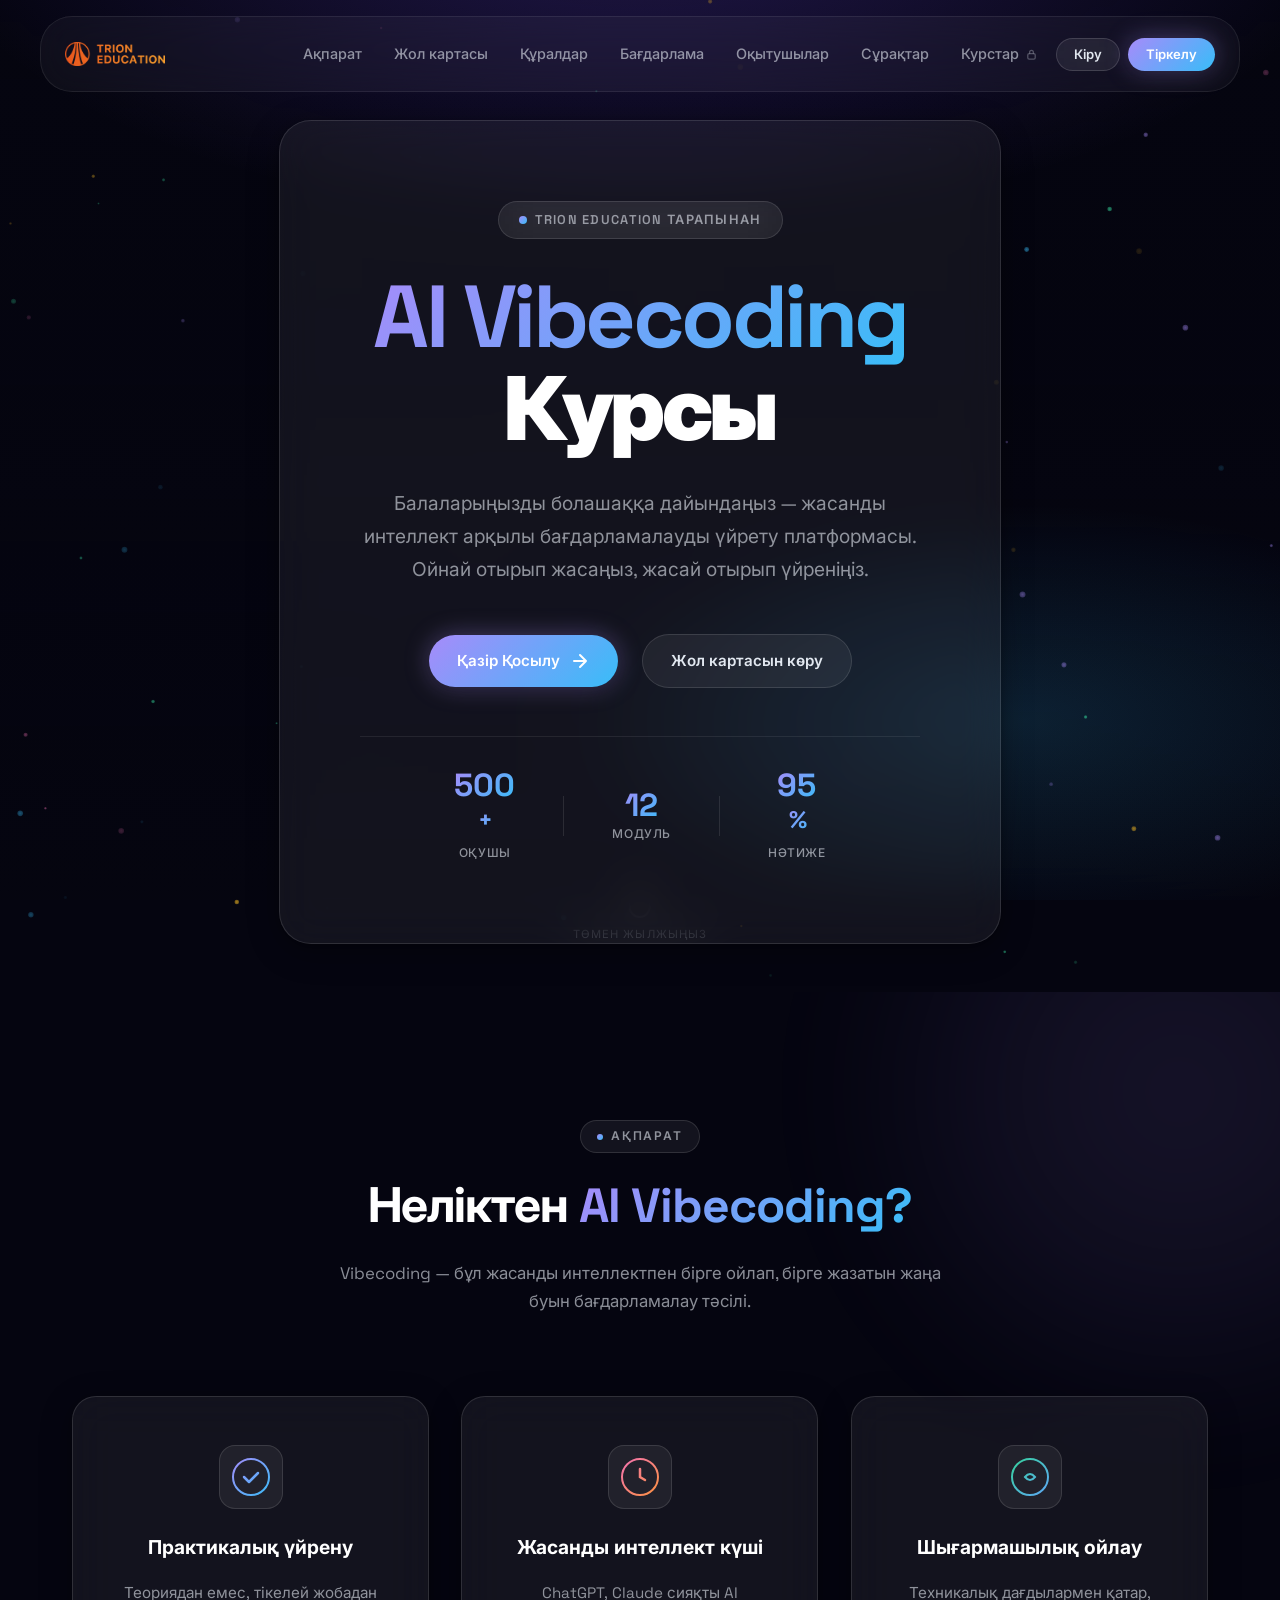
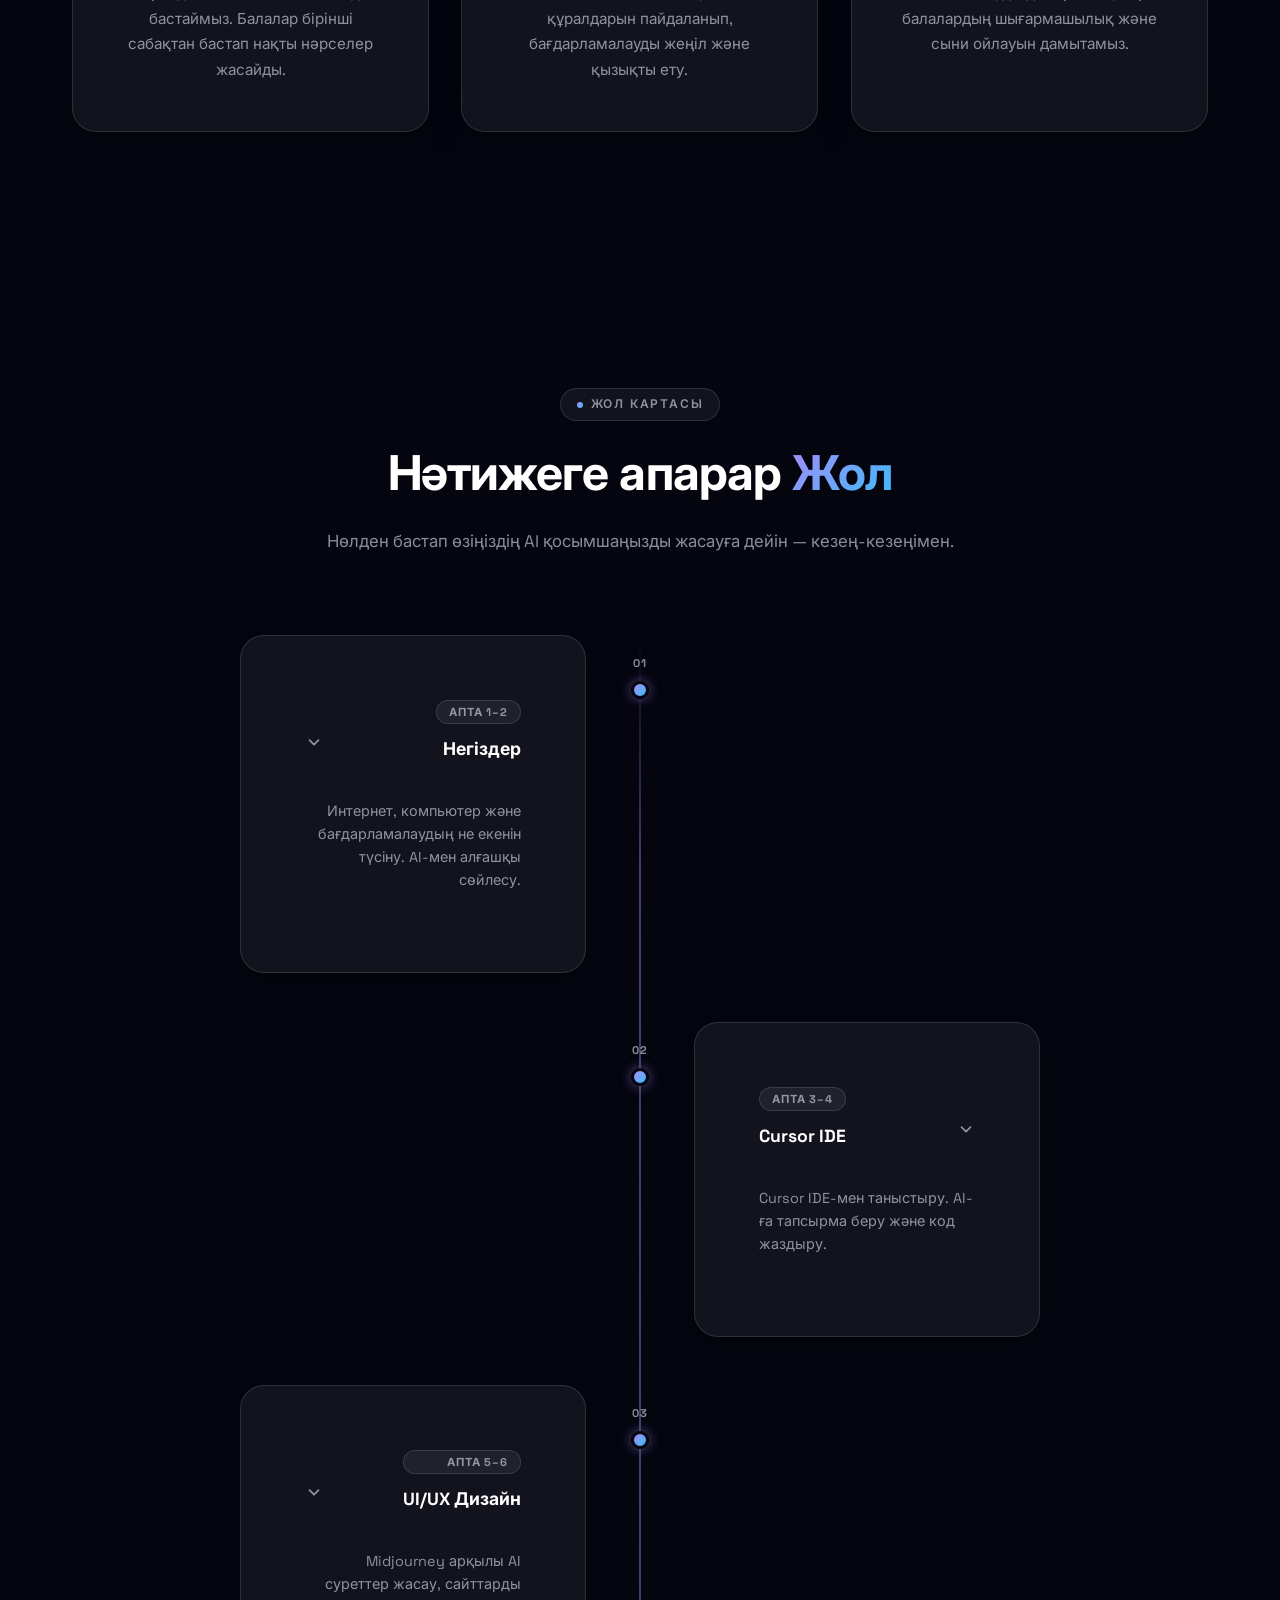
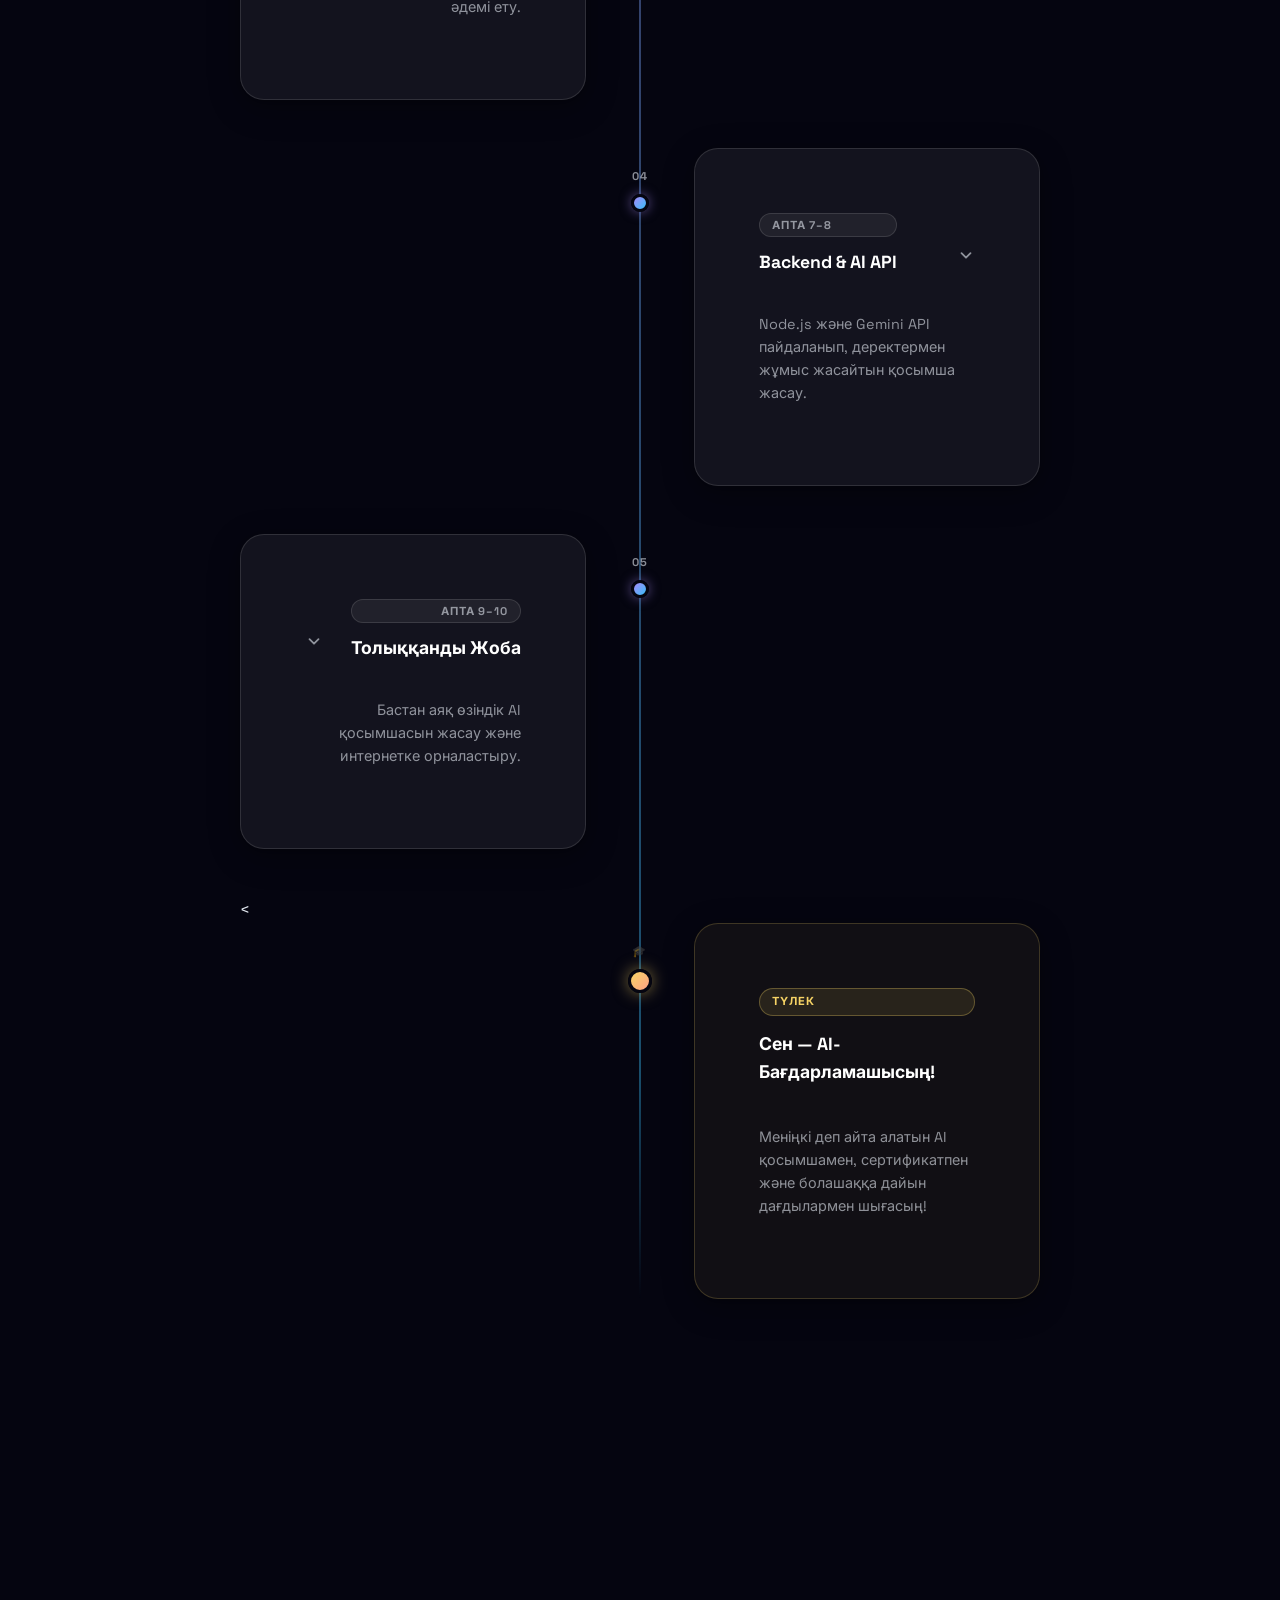
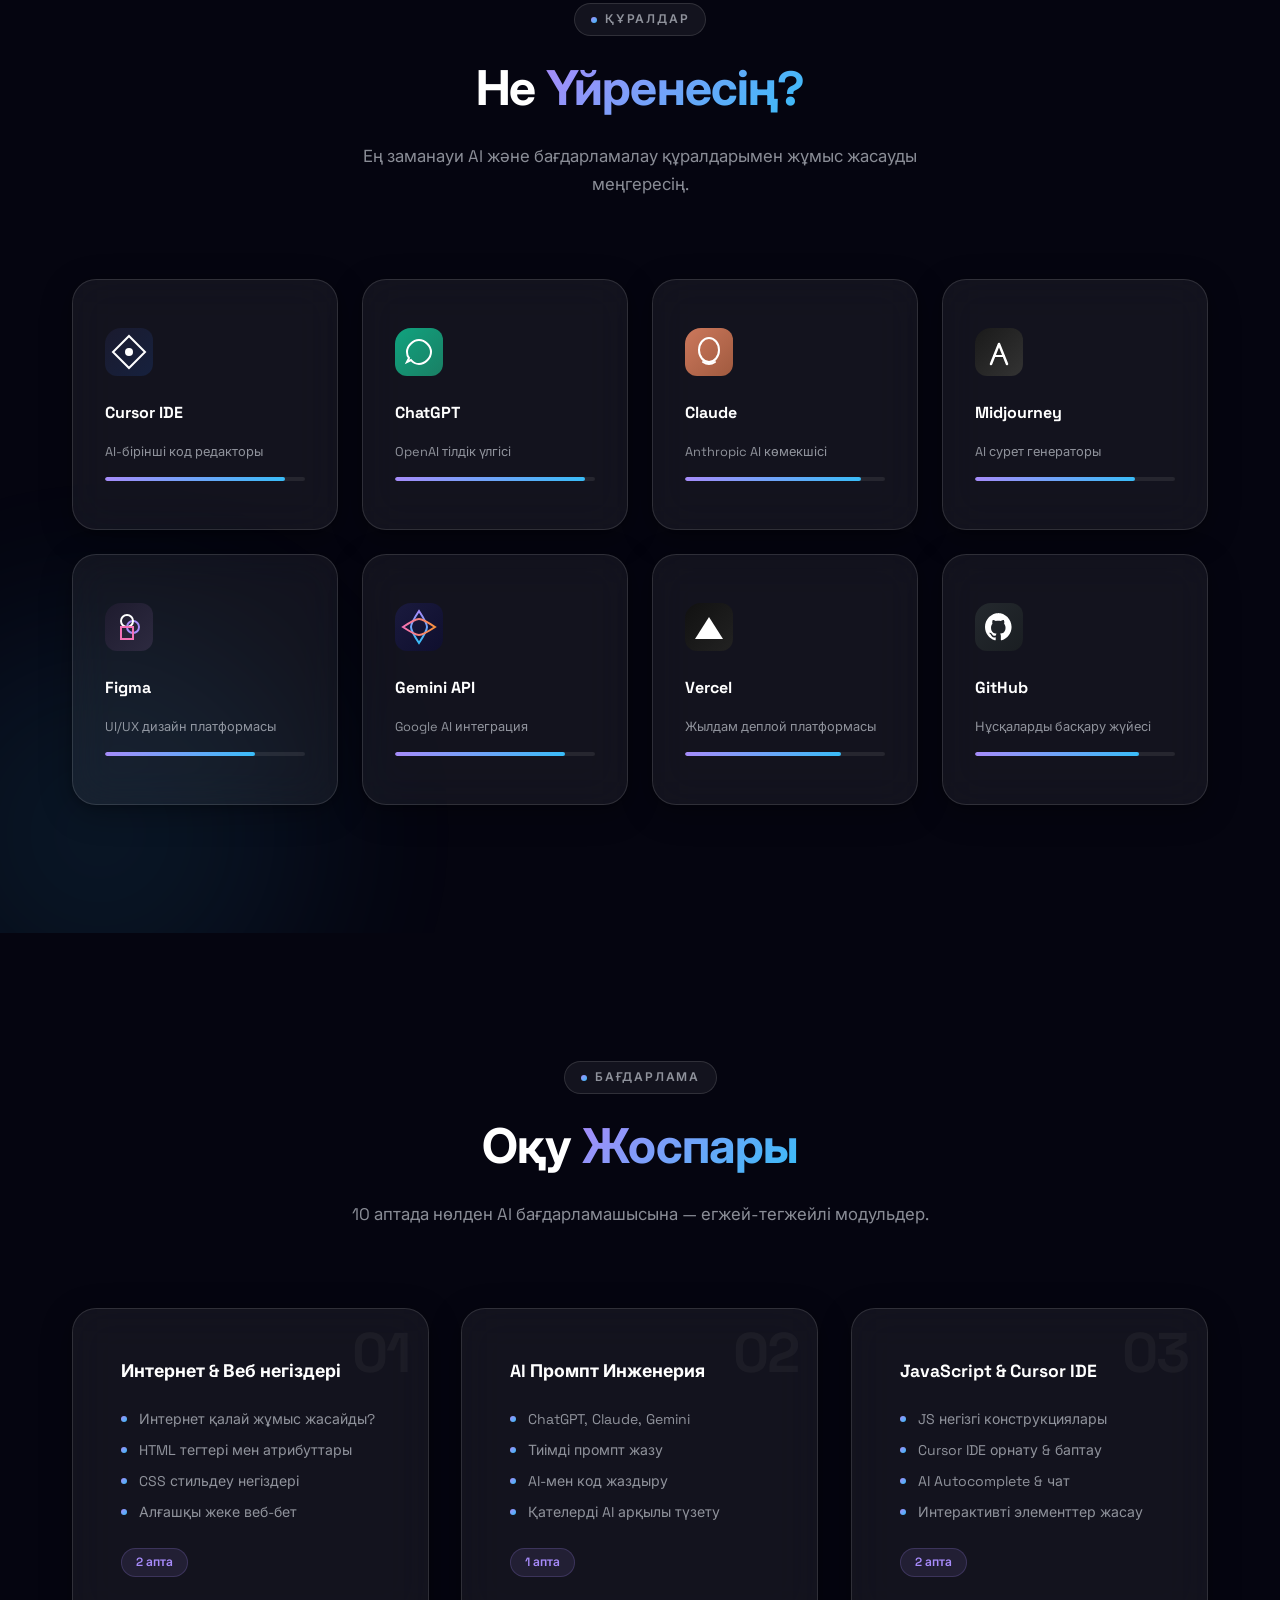
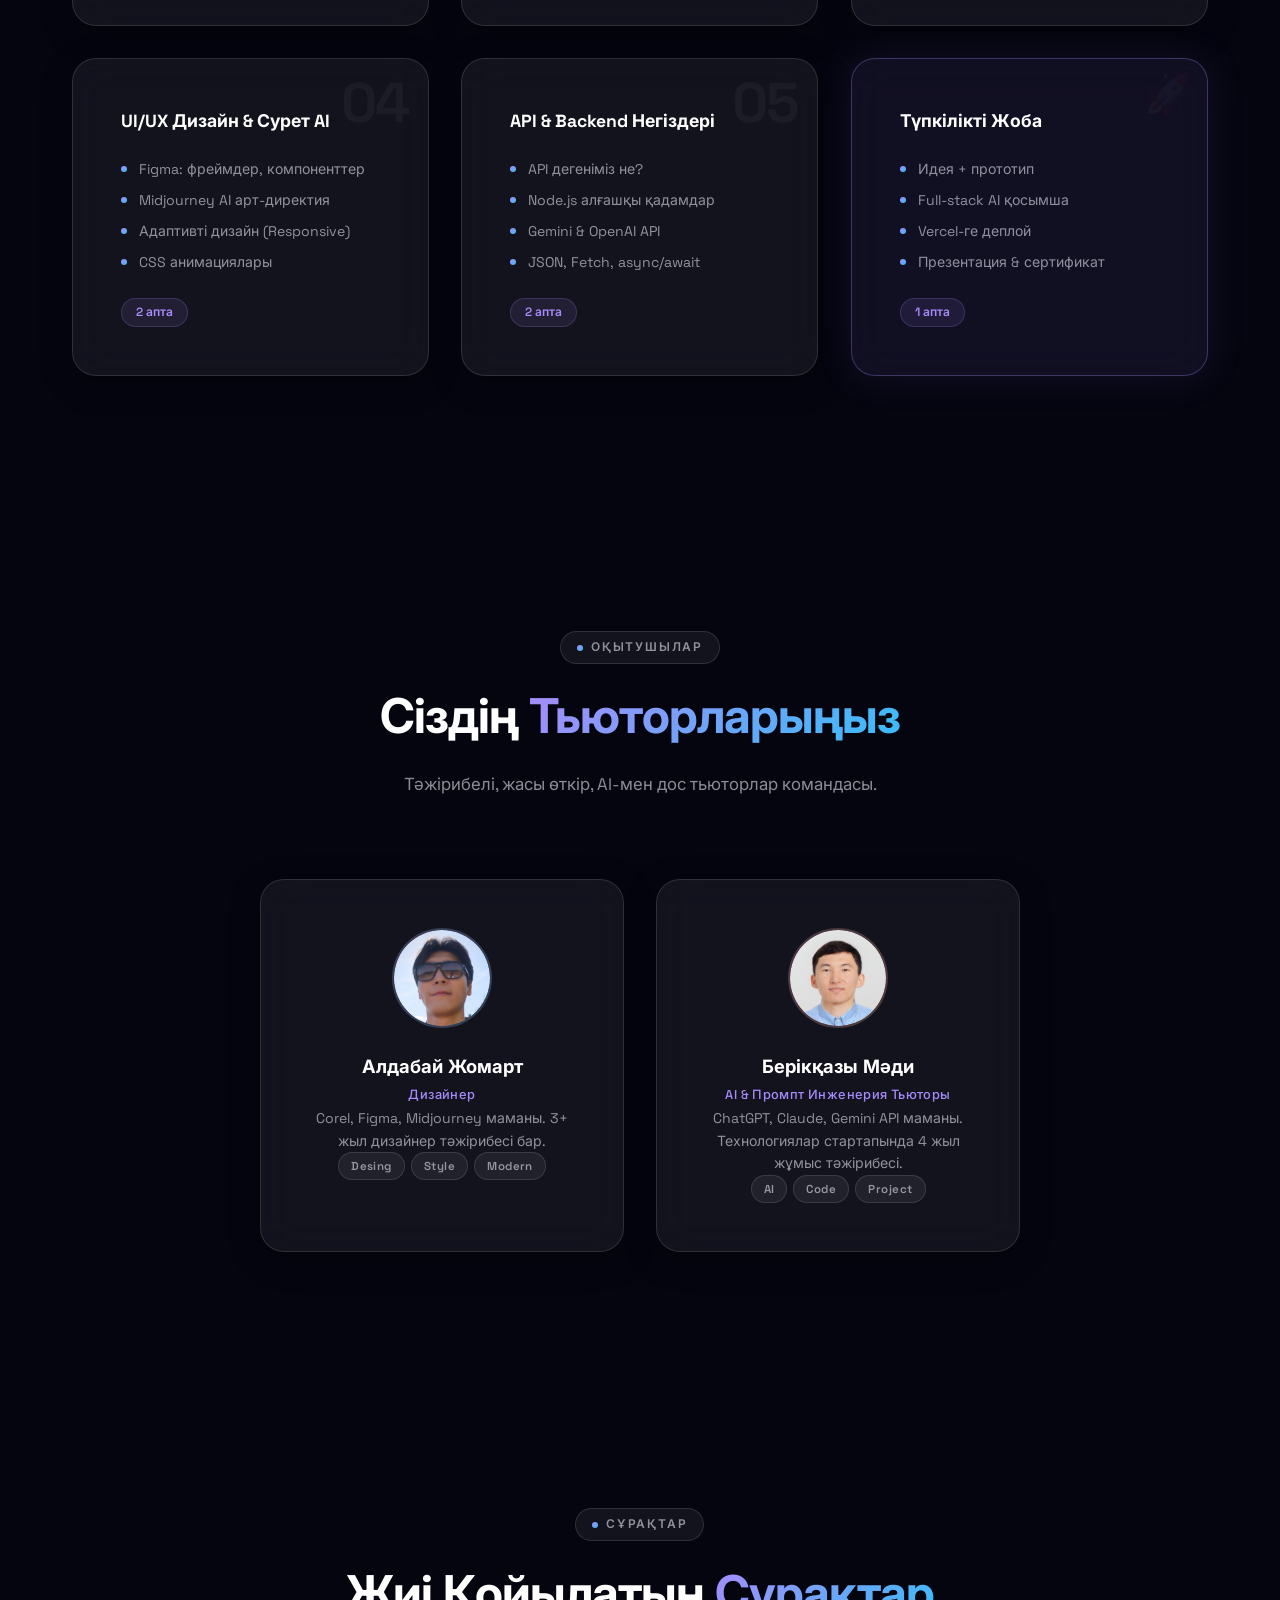
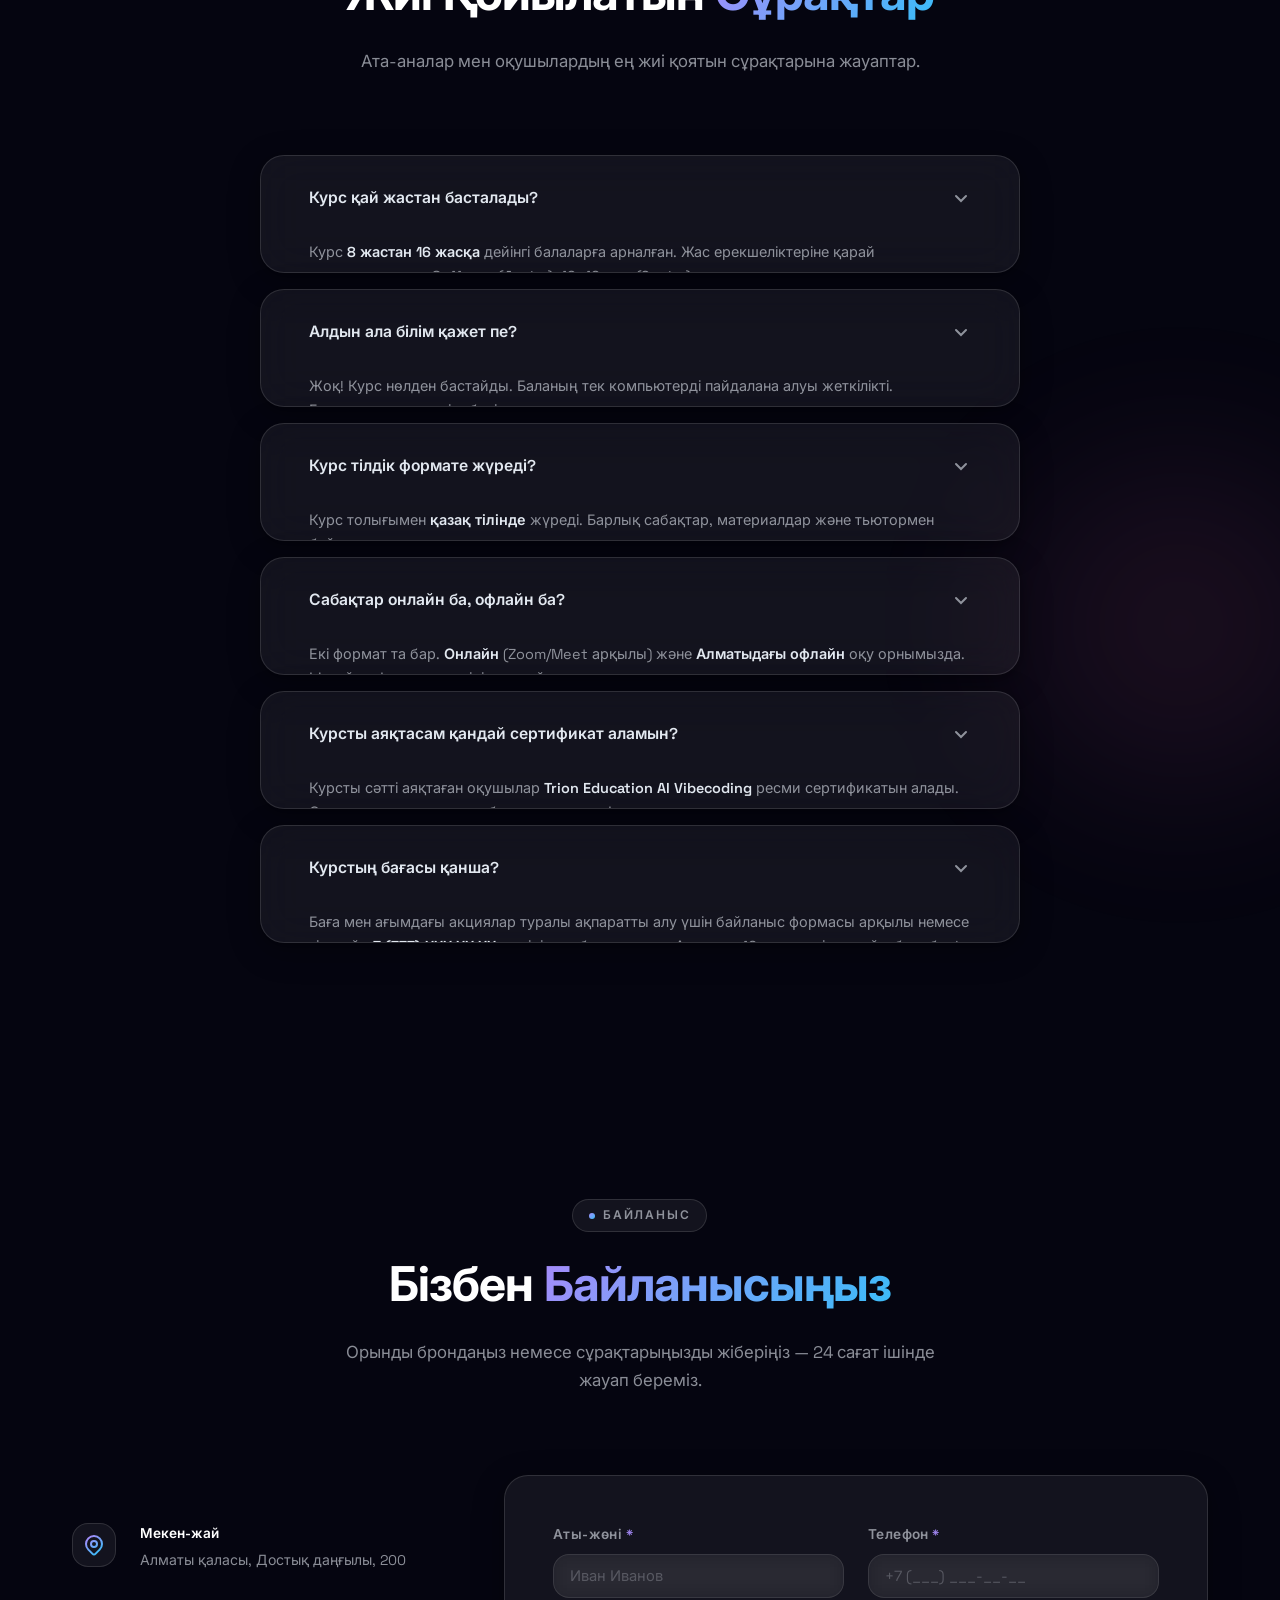
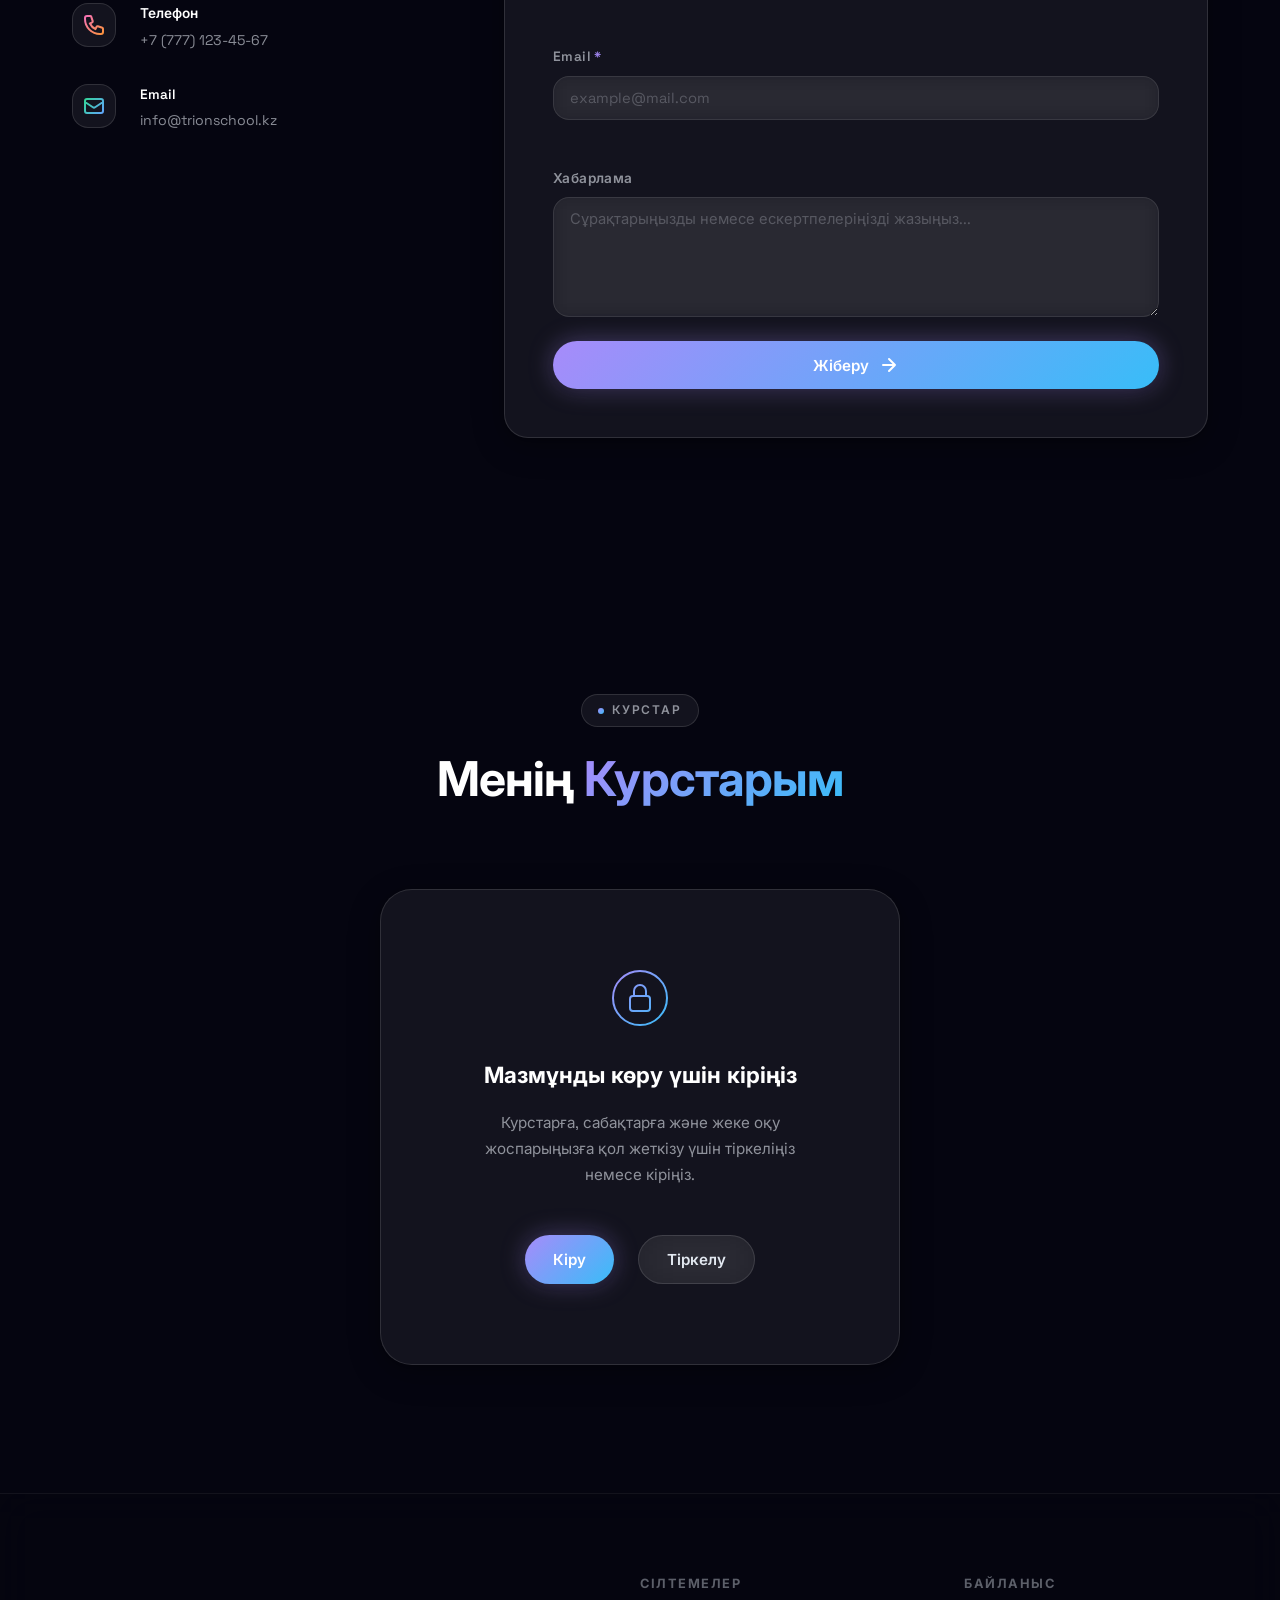
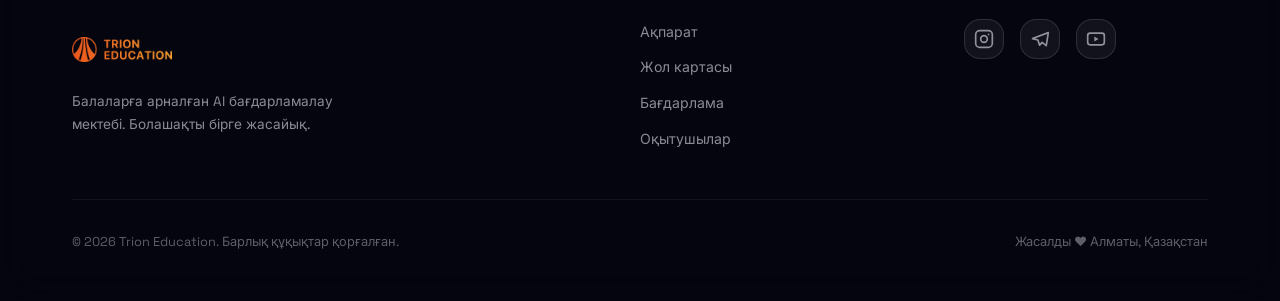
==== commit 8475669b: "rebrand: Trion School → Trion Education across all files" ====
--- a/index.html
+++ b/index.html
@@ -5,9 +5,9 @@
     <meta name="viewport" content="width=device-width, initial-scale=1.0" />
     <meta
       name="description"
-      content="Trion School - AI Vibecoding курсы. Балаларға жасанды интеллект арқылы бағдарламалауды үйрету."
+      content="Trion Education - AI Vibecoding курсы. Балаларға жасанды интеллект арқылы бағдарламалауды үйрету."
     />
-    <title>AI Vibecoding Course — Trion School</title>
+    <title>AI Vibecoding Course — Trion Education</title>
 
     <!-- Preload critical assets -->
     <link rel="preload" href="css/styles.css" as="style" />
@@ -50,7 +50,7 @@
         <a
           href="#hero"
           class="navbar__logo"
-          aria-label="Trion School — Басты бетке өту"
+          aria-label="Trion Education — Басты бетке өту"
         >
           <span class="logo-icon" aria-hidden="true">
             <img
@@ -182,7 +182,7 @@
         <div class="hero__content glass-card animate-fadein">
           <div class="hero__badge animate-slidein-delay-1">
             <span class="badge-dot"></span>
-            Trion School тарапынан
+            Trion Education тарапынан
           </div>
 
           <h1 class="hero__title animate-slidein-delay-2" id="heroTitle">
@@ -1467,7 +1467,7 @@
               >
                 <p>
                   Курсты сәтті аяқтаған оқушылар
-                  <strong>Trion School AI Vibecoding</strong> ресми сертификатын
+                  <strong>Trion Education AI Vibecoding</strong> ресми сертификатын
                   алады. Сонымен қатар, жеке жобаларыңыз портфолиода сақталады.
                 </p>
               </div>
@@ -2077,7 +2077,7 @@
           </div>
           <h2 class="auth-modal__title" id="authModalTitle">Жүйеге кіру</h2>
           <p class="auth-modal__subtitle" id="authModalSubtitle">
-            Trion School — AI Vibecoding
+            Trion Education — AI Vibecoding
           </p>
         </div>
 
@@ -2310,7 +2310,7 @@
       <div class="container">
         <div class="footer__grid">
           <div class="footer__brand">
-            <a href="#hero" class="navbar__logo" aria-label="Trion School">
+            <a href="#hero" class="navbar__logo" aria-label="Trion Education">
               <span class="logo-icon" aria-hidden="true">
                 
                   <circle cx="16" cy="16" r="5" fill="url(#fLogoGrad)" />
@@ -2329,7 +2329,7 @@
                   </defs>
                 </svg>
               </span>
-              <a href="#hero" class="navbar__logo" aria-label="Trion School">
+              <a href="#hero" class="navbar__logo" aria-label="Trion Education">
                 <span class="logo-icon" aria-hidden="true">
                   <img
                     src="img/logo123.png"
@@ -2407,7 +2407,7 @@
           </div>
         </div>
         <div class="footer__bottom">
-          <p>© 2026 Trion School. Барлық құқықтар қорғалған.</p>
+          <p>© 2026 Trion Education. Барлық құқықтар қорғалған.</p>
           <p>Жасалды ❤️ Алматы, Қазақстан</p>
         </div>
       </div>
